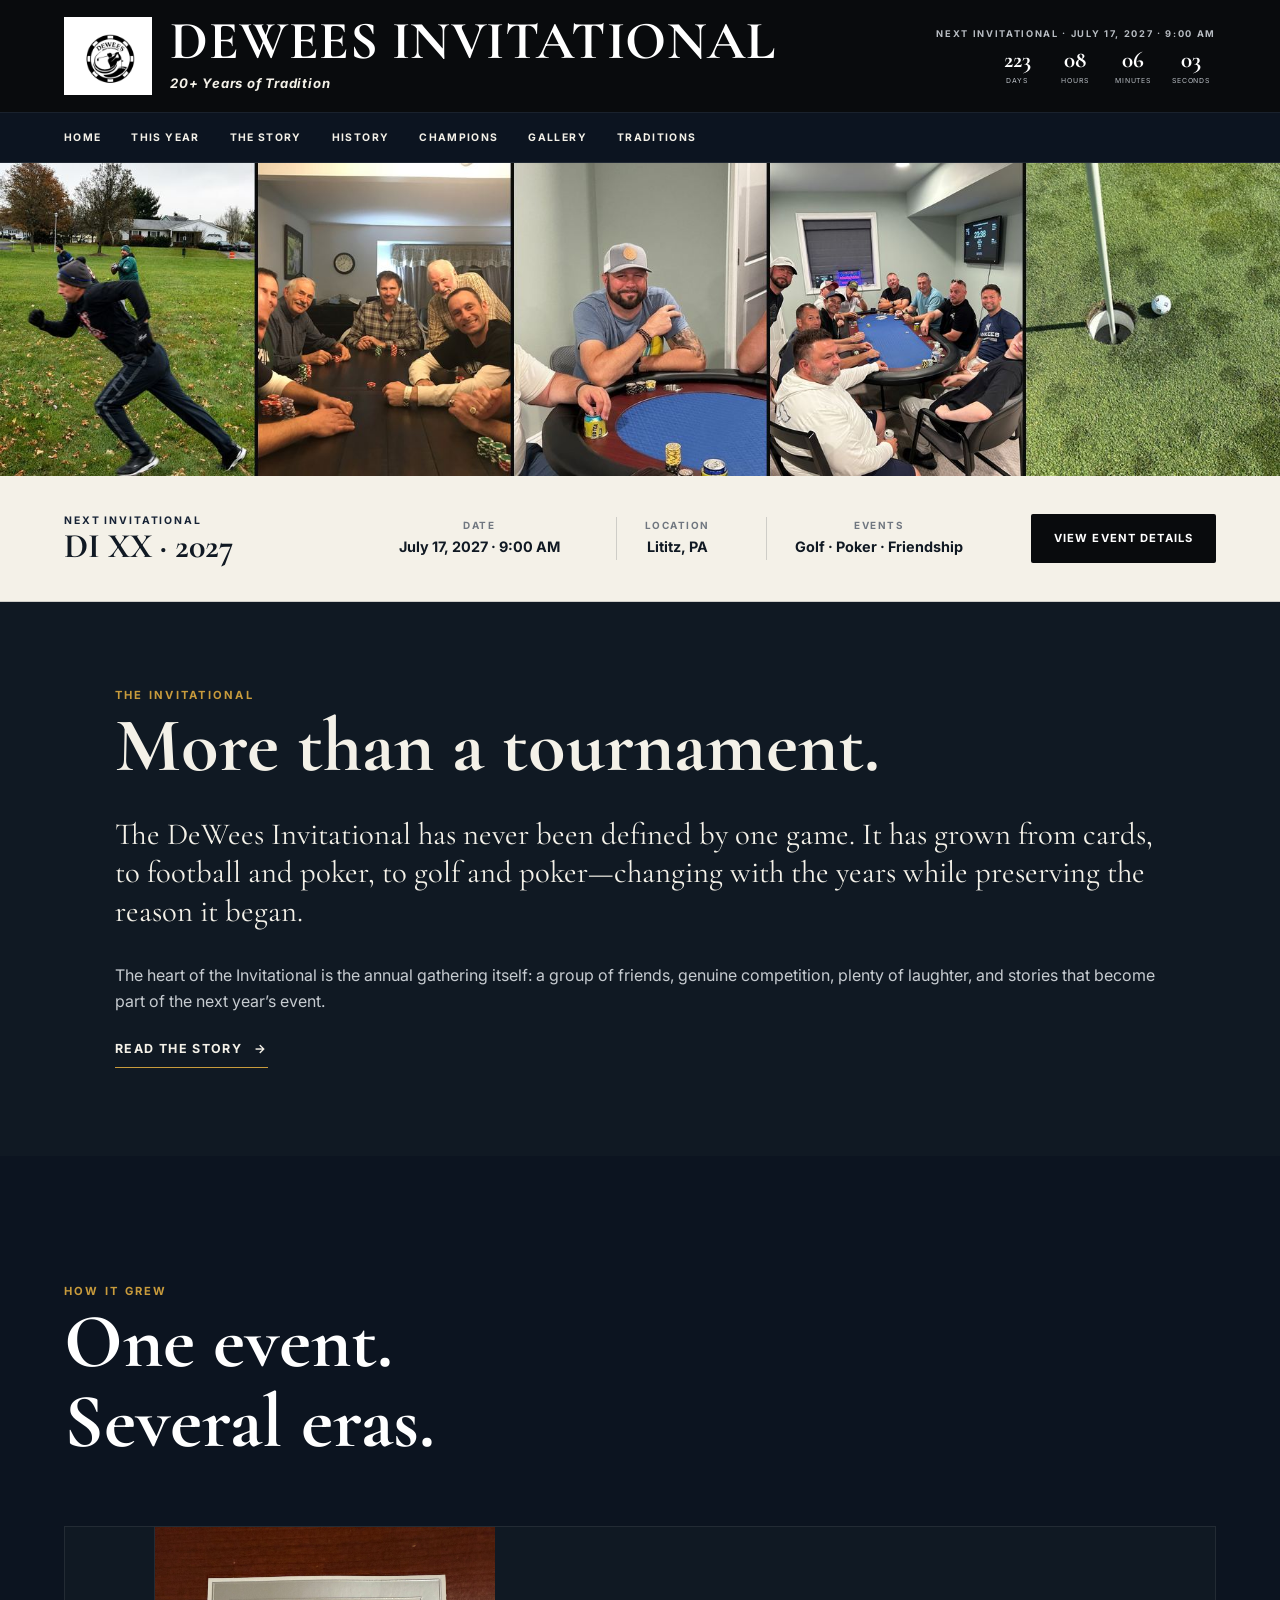
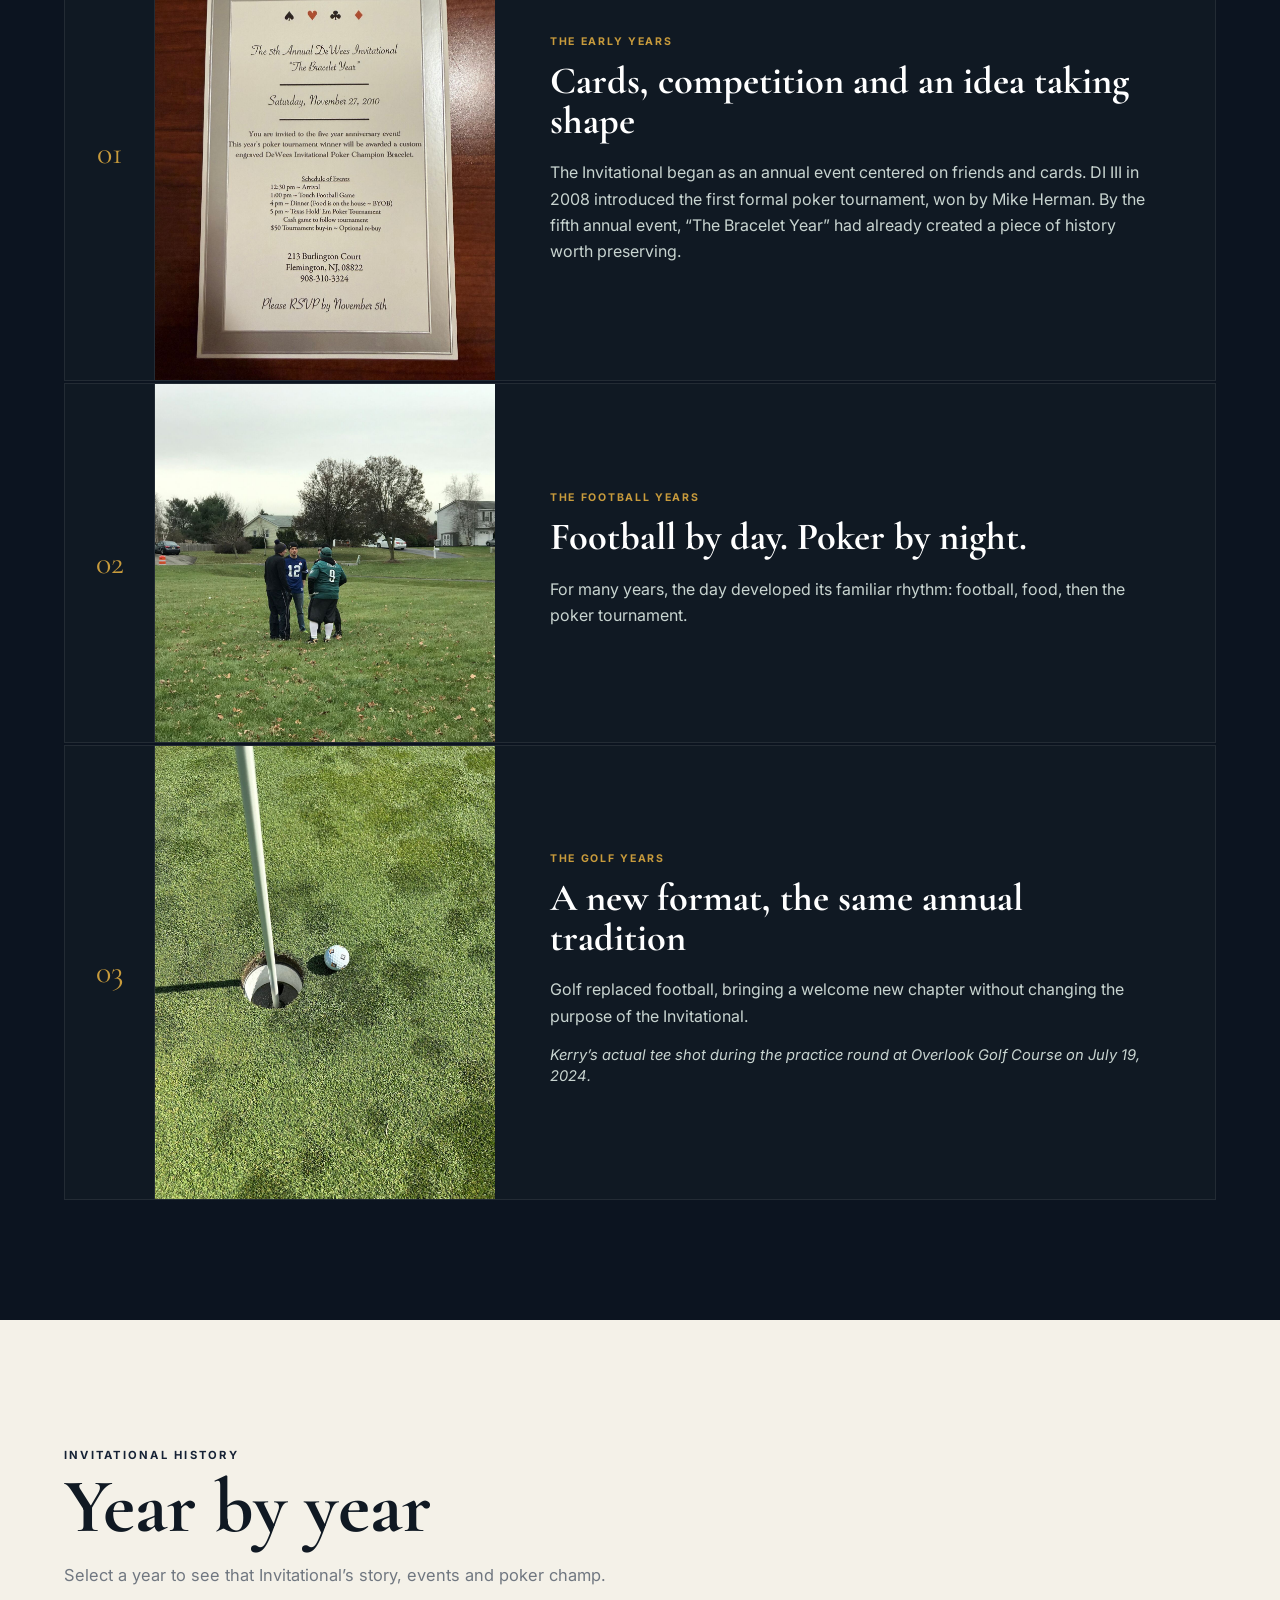
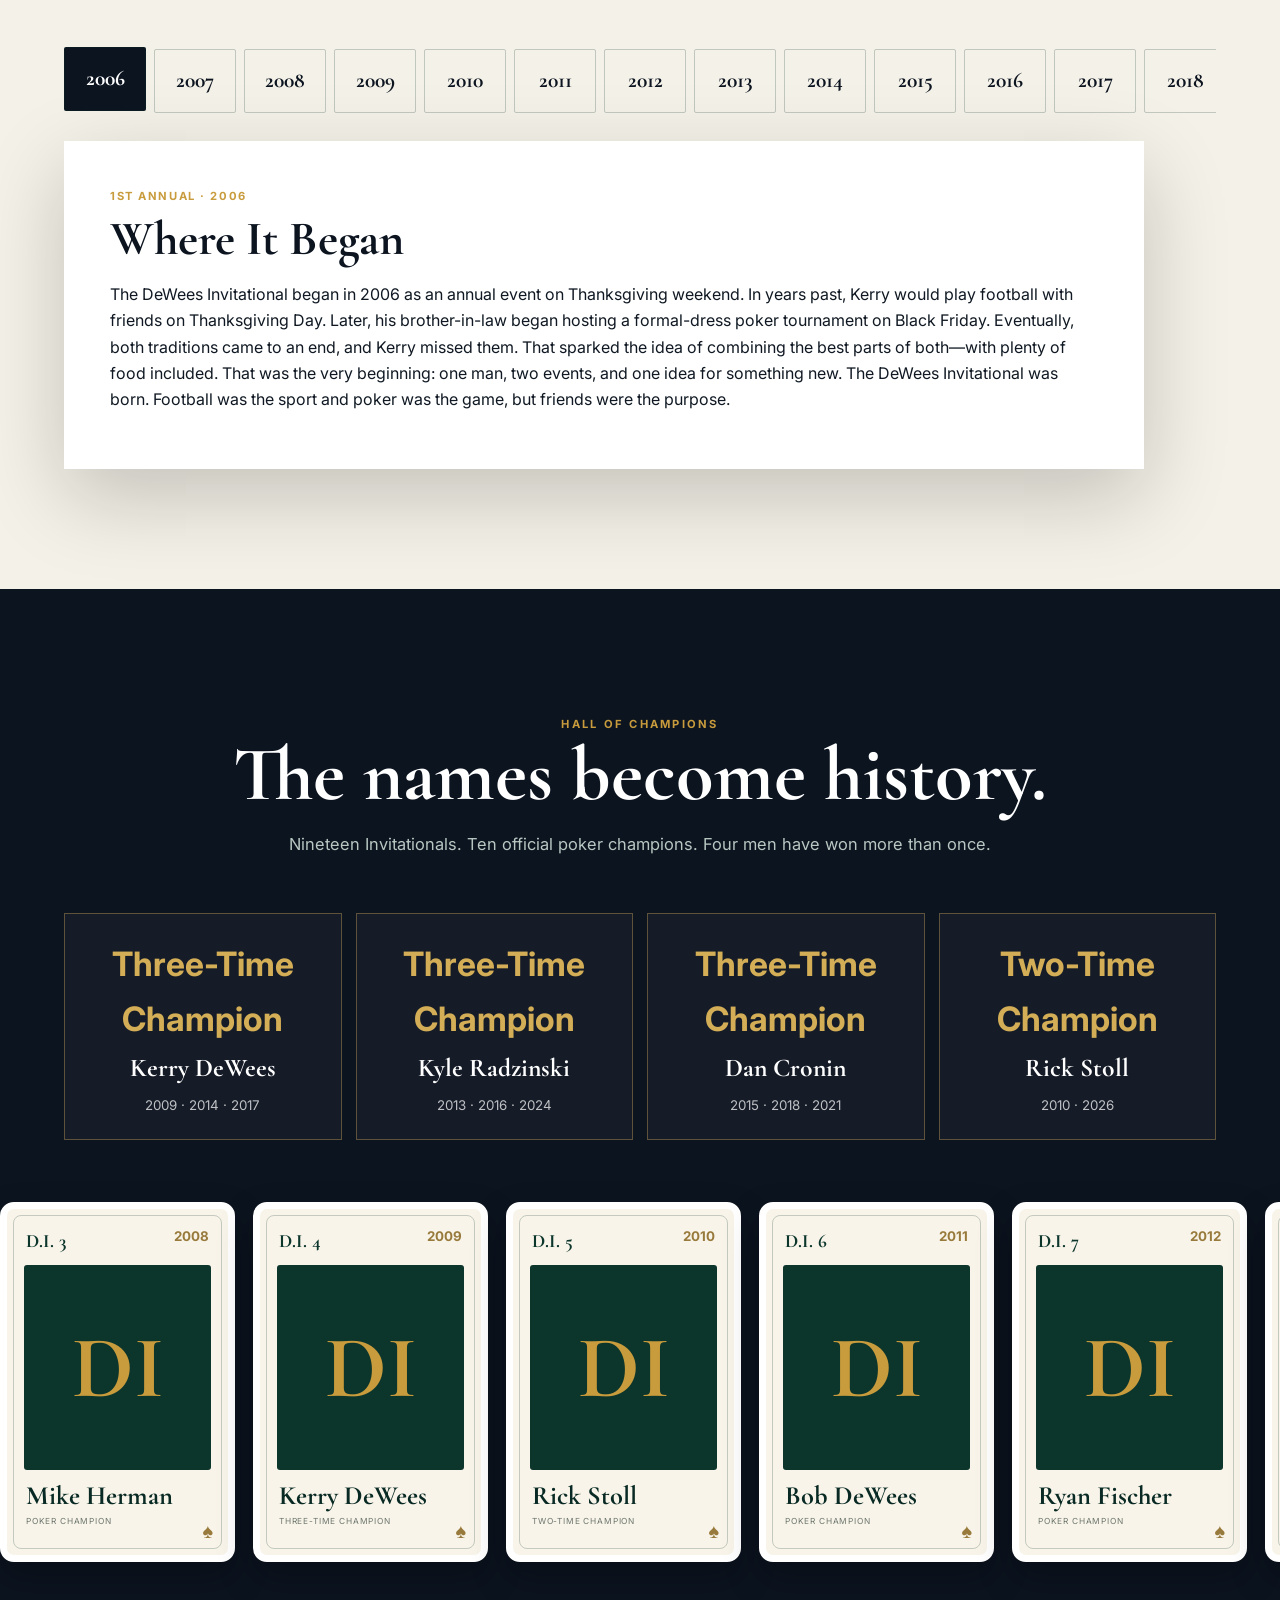
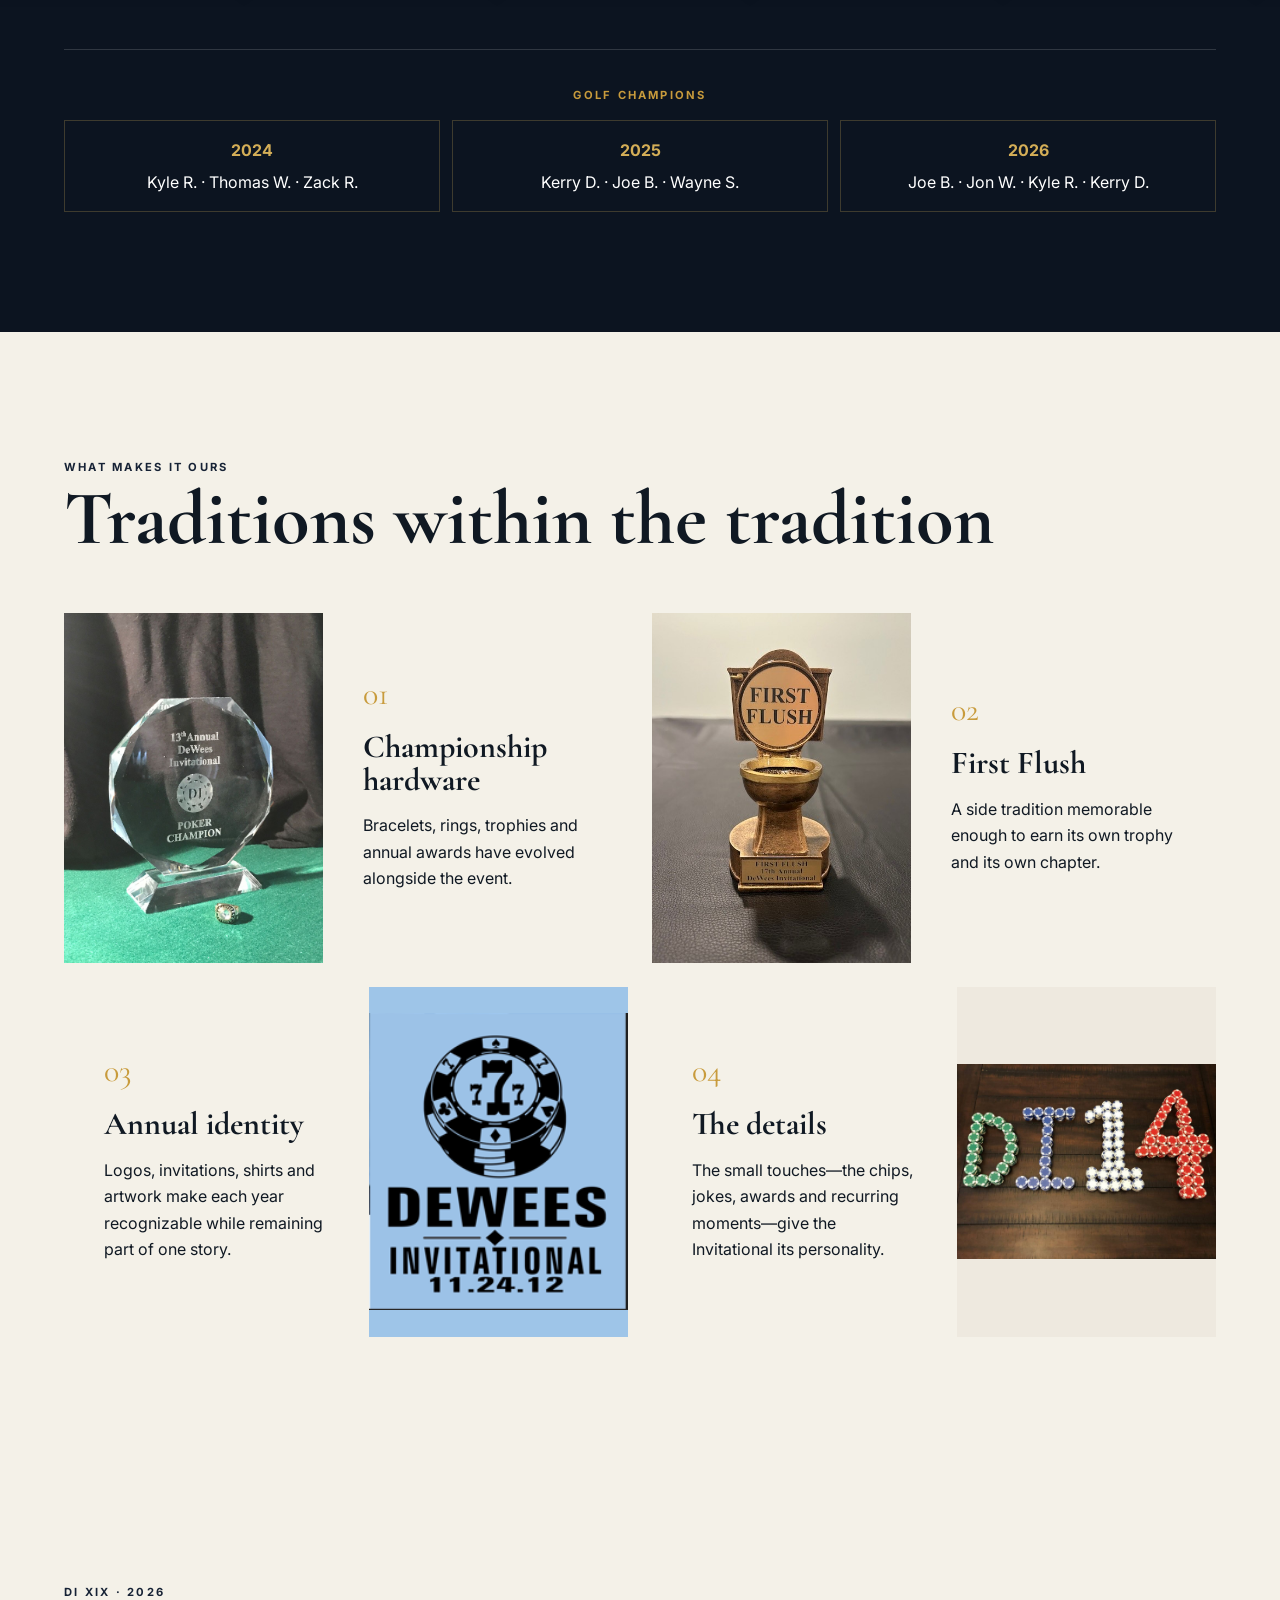
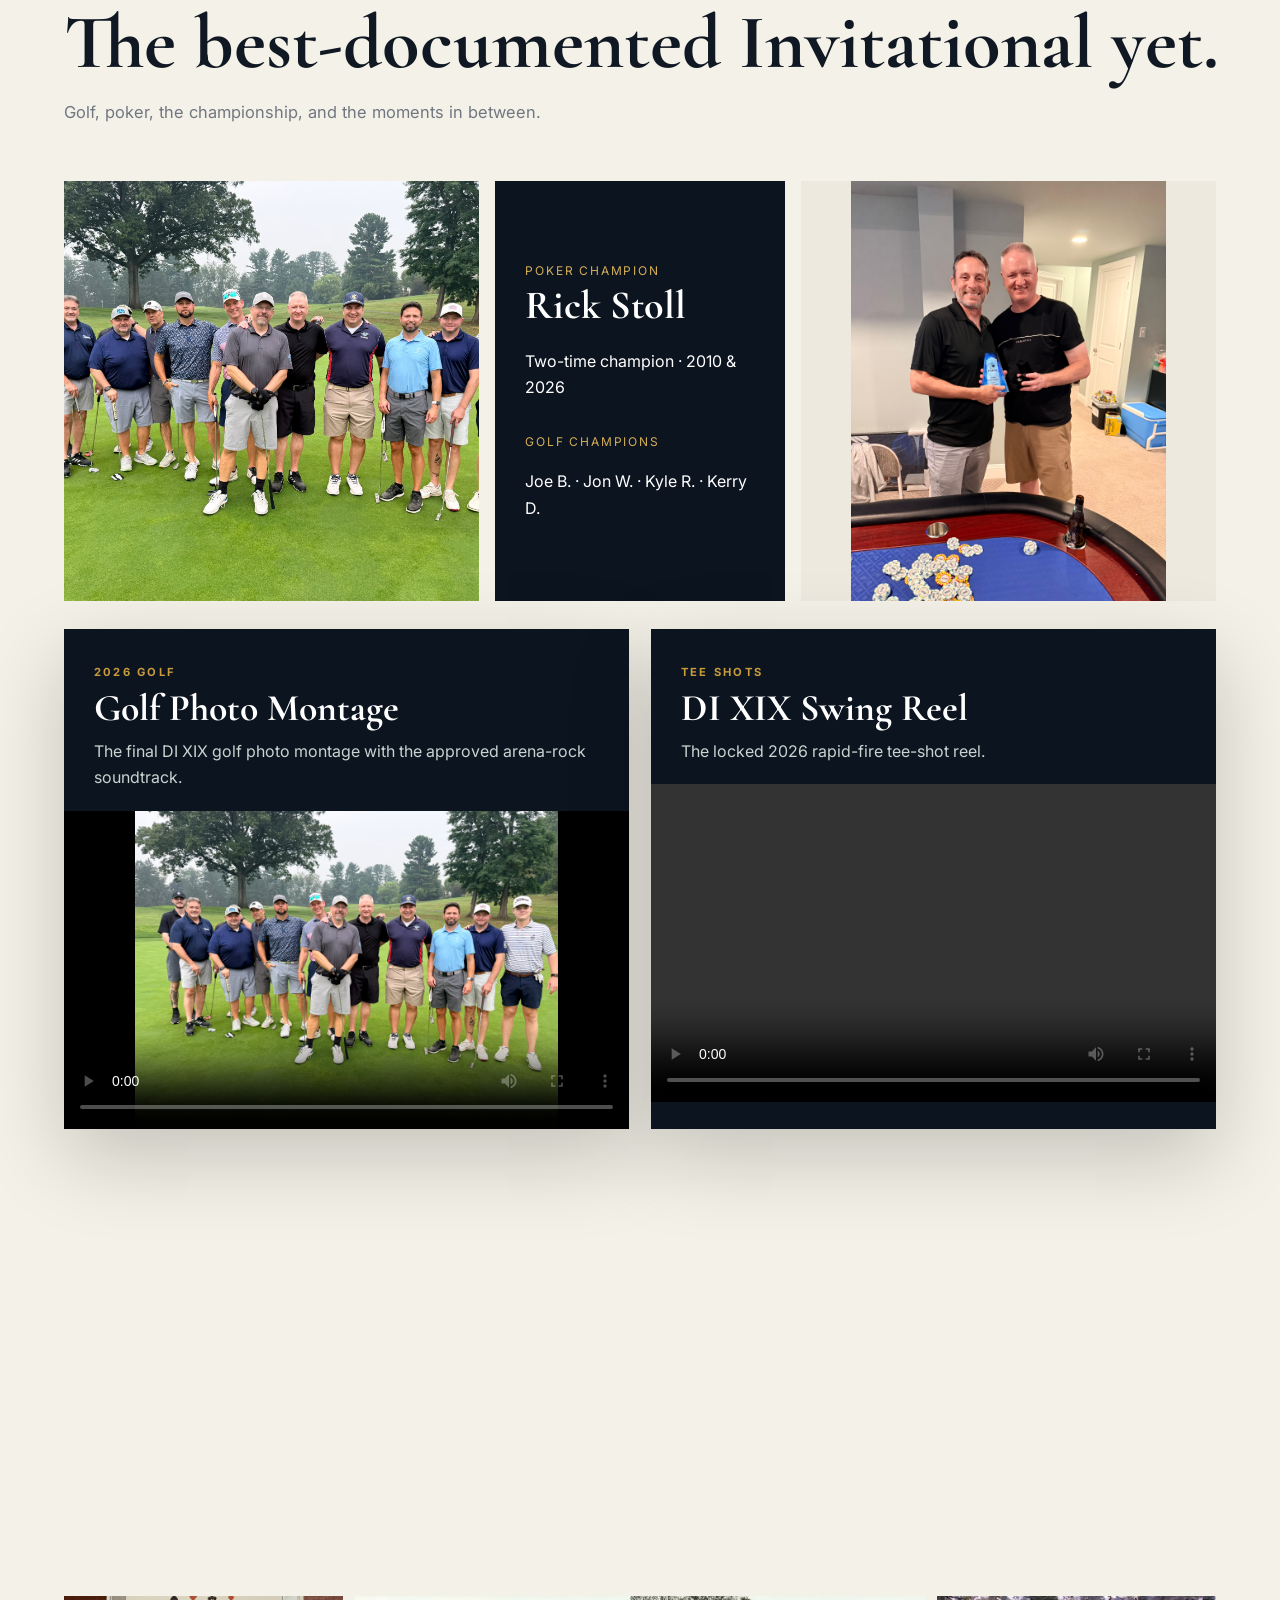
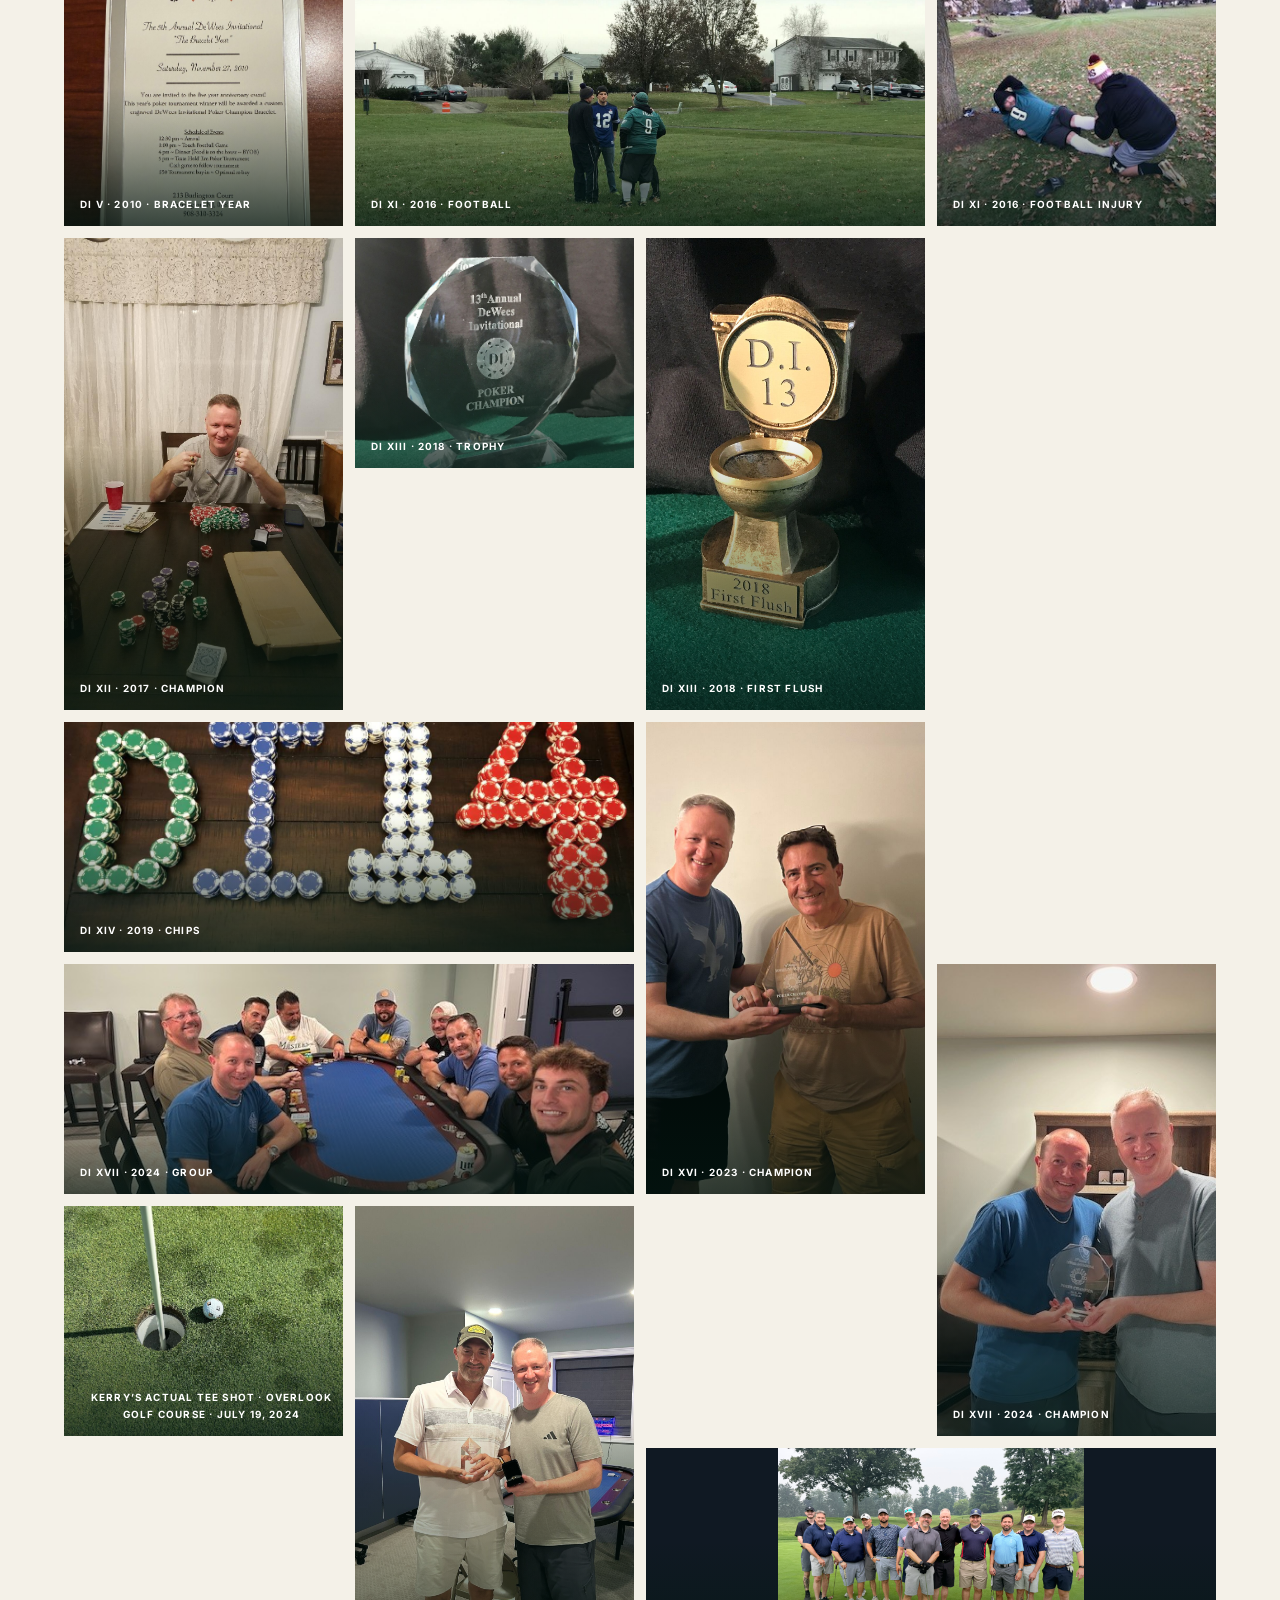
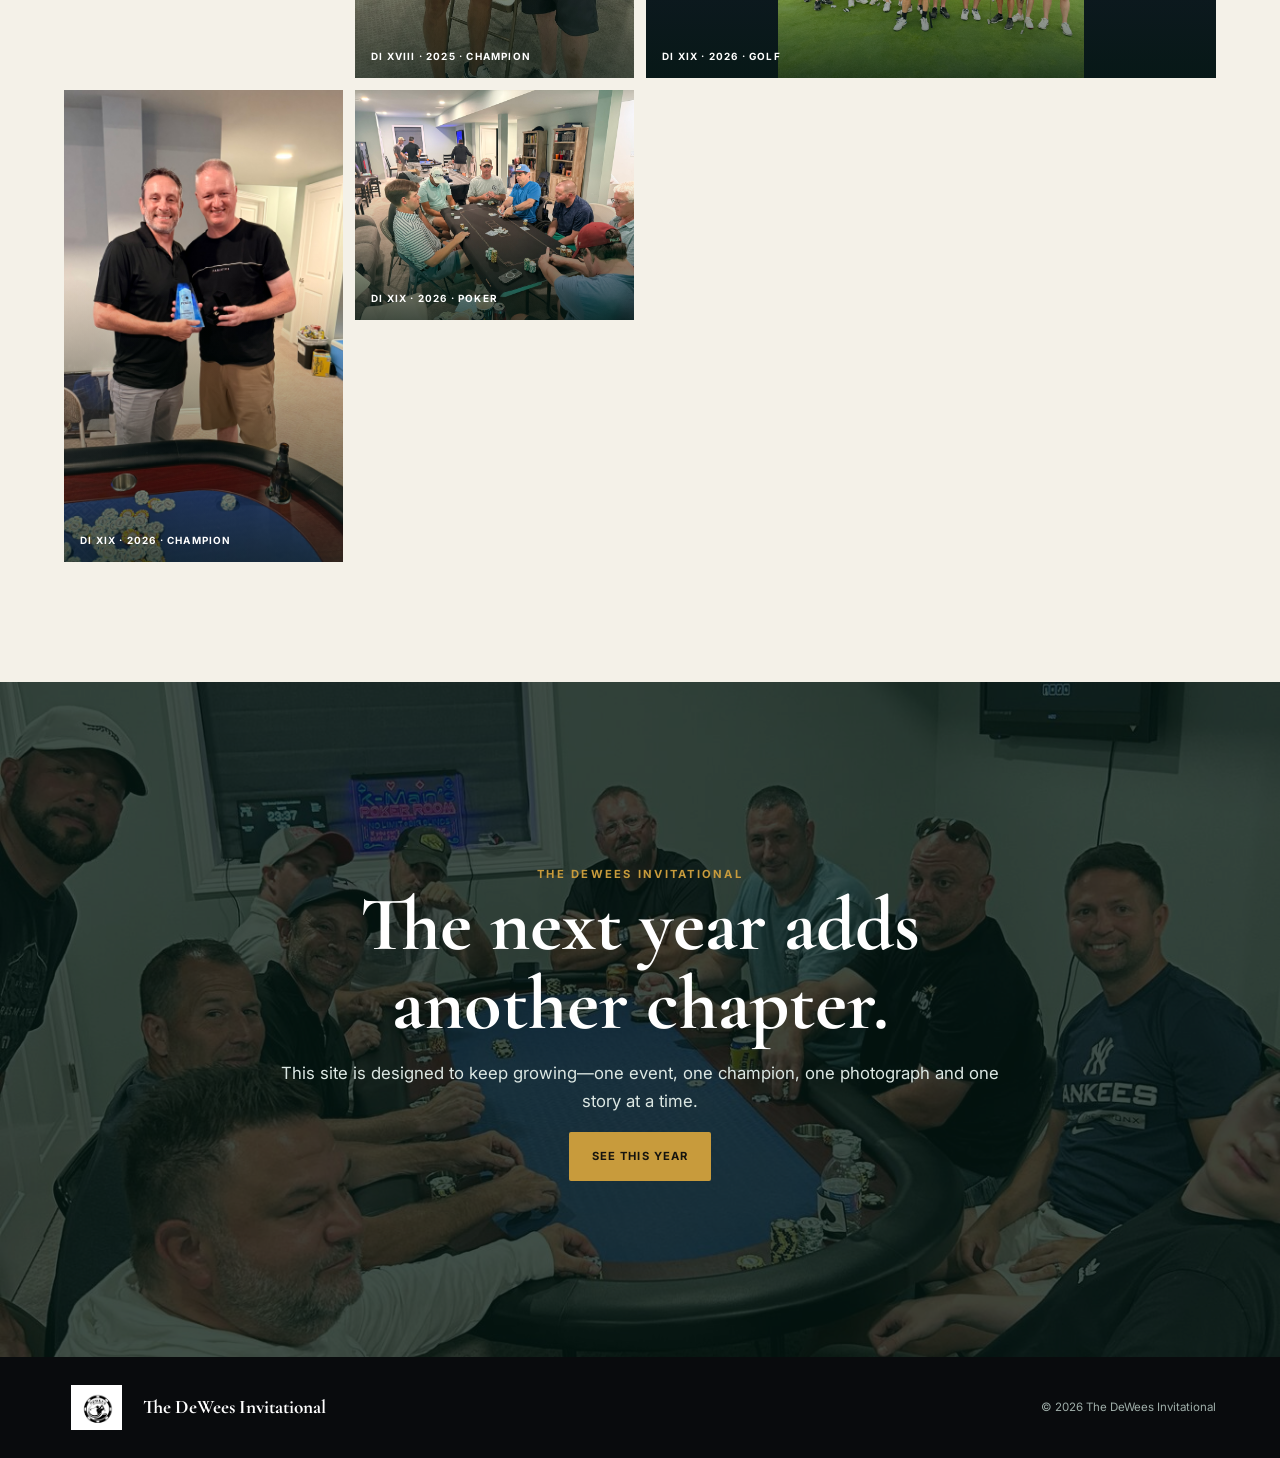
==== index.html @ d926f1a1 "Add files via upload" ====
<!doctype html>
<html lang="en">
<head>
  <meta charset="utf-8">
  <meta name="viewport" content="width=device-width, initial-scale=1">
  <meta name="theme-color" content="#090b0d">
  <meta name="description" content="The official home of The DeWees Invitational—an annual tradition of competition, friendship and unforgettable memories.">
  <meta property="og:title" content="The DeWees Invitational">
  <meta property="og:description" content="Celebrating an annual tradition that has grown and evolved over the years.">
  <meta property="og:image" content="assets/years/2024/dixvii-group-pic.jpg">
  <title>The DeWees Invitational</title>
  <link rel="icon" href="assets/logo.png">
  <link rel="preconnect" href="https://fonts.googleapis.com">
  <link rel="preconnect" href="https://fonts.gstatic.com" crossorigin>
  <link href="https://fonts.googleapis.com/css2?family=Cormorant+Garamond:wght@600;700&family=Inter:wght@400;500;600;700&display=swap" rel="stylesheet">
  <link rel="stylesheet" href="styles.css">
</head>
<body>
  <div class="page-loader" aria-hidden="true">
    <img src="assets/logo.png" alt="">
    <span></span>
  </div>

  <header class="topbar">
    <div class="masthead">
      <a class="site-brand" href="#home">
        <img src="assets/logo.png" alt="DeWees Invitational logo">
        <span class="brand-copy">
          <strong>DEWEES INVITATIONAL</strong>
          <small>20+ Years of Tradition</small>
        </span>
      </a>
      <div class="header-event" aria-label="Countdown to the next DeWees Invitational">
        <small>Next Invitational · July 17, 2027 · 9:00 AM</small>
        <div class="countdown header-countdown" id="header-countdown" aria-live="polite"></div>
      </div>
    </div>
    <div class="nav-row">
      <button class="nav-toggle" aria-expanded="false" aria-controls="site-nav"><span></span><span></span></button>
      <nav id="site-nav">
        <a href="#home">Home</a>
        <a href="#event">This Year</a>
        <a href="#story">The Story</a>
        <a href="#timeline">History</a>
        <a href="#champions">Champions</a>
        <a href="#gallery">Gallery</a>
        <a href="#traditions">Traditions</a>
      </nav>
    </div>
  </header>

  <main>
    <section class="hero home-collage" id="home">
      <img class="homepage-banner" src="assets/homepage-five-photo-banner.jpg" alt="DeWees Invitational memories from football, poker and golf">
    </section>

    <section class="event-strip reveal" id="event">
      <div class="event-strip-title">
        <span>Next Invitational</span>
        <h2>DI XX · 2027</h2>
      </div>
      <div class="event-facts">
        <div><small>Date</small><strong data-field="eventDate">To be announced</strong></div>
        <div><small>Location</small><strong data-field="eventLocation">To be announced</strong></div>
        <div><small>Events</small><strong>Golf · Poker · Friendship</strong></div>
      </div>
      <button class="button dark" data-open="event-modal">View Event Details</button>
    </section>

    <section class="homepage-welcome section">
      <div class="intro-copy reveal">
        <span class="eyebrow gold-text">The Invitational</span>
        <h2>More than a tournament.</h2>
        <p class="large-copy">The DeWees Invitational has never been defined by one game. It has grown from cards, to football and poker, to golf and poker—changing with the years while preserving the reason it began.</p>
        <p>The heart of the Invitational is the annual gathering itself: a group of friends, genuine competition, plenty of laughter, and stories that become part of the next year’s event.</p>
        <a class="text-link" href="#story">Read the story <span>→</span></a>
      </div>
    </section>

    <section class="story section dark-section" id="story">
      <div class="story-heading reveal">
        <span class="eyebrow gold-text">How it grew</span>
        <h2>One event.<br>Several eras.</h2>
      </div>
      <div class="era-track">
        <article class="era-card reveal">
          <div class="era-number">01</div>
          <img class="upright-photo" src="assets/years/2010/bracelet-year-invite-copy-copy-copy.jpg" alt="The Bracelet Year invitation">
          <div class="era-content">
            <span>The Early Years</span>
            <h3>Cards, competition and an idea taking shape</h3>
            <p>The Invitational began as an annual event centered on friends and cards. DI III in 2008 introduced the first formal poker tournament, won by Mike Herman. By the fifth annual event, “The Bracelet Year” had already created a piece of history worth preserving.</p>
          </div>
        </article>
        <article class="era-card reveal">
          <div class="era-number">02</div>
          <img src="assets/years/2016/11th-di-football-pic-1-copy-copy-copy.jpg" alt="Football during the DeWees Invitational">
          <div class="era-content">
            <span>The Football Years</span>
            <h3>Football by day. Poker by night.</h3>
            <p>For many years, the day developed its familiar rhythm: football, food, then the poker tournament.</p>
          </div>
        </article>
        <article class="era-card reveal">
          <div class="era-number">03</div>
          <img src="assets/years/2025/di-18-practice-rd-kerry-tee-shot.jpg" alt="Kerry's actual tee shot during the practice round at Overlook Golf Course on July 19, 2024">
          <div class="era-content">
            <span>The Golf Years</span>
            <h3>A new format, the same annual tradition</h3>
            <p>Golf replaced football, bringing a welcome new chapter without changing the purpose of the Invitational.</p>
            <p class="photo-note">Kerry’s actual tee shot during the practice round at Overlook Golf Course on July 19, 2024.</p>
          </div>
        </article>
      </div>
    </section>

    <section class="timeline-section section" id="timeline">
      <div class="section-title reveal">
        <span class="eyebrow">Invitational History</span>
        <h2>Year by year</h2>
        <p>Select a year to see that Invitational’s story, events and poker champ.</p>
      </div>
      <div class="year-rail" id="year-rail" aria-label="Invitational years"></div>
      <article class="year-stage reveal" id="year-stage">
        <div class="year-stage-media compact" id="stage-media-wrap" hidden>
          <img id="stage-image" src="" alt="" hidden>
          <span id="stage-tag">Founding Year</span>
          <button class="fun-fact-btn" id="fun-fact-btn" type="button" aria-label="Achilles injury information" title="Achilles injury information" hidden><span class="medical-cross" aria-hidden="true"></span></button>
        </div>
        <div class="year-stage-copy">
          <span id="stage-year">1st Annual · 2006</span>
          <h3 id="stage-title">Where It Began</h3>
          <p id="stage-description">The DeWees Invitational began in 2006 as an annual event built around friends and cards. It was always a DeWees Invitational event, but there was not yet a formal poker tournament.</p>
          <dl>
            <div><dt>Events</dt><dd id="stage-format">Cards + Gathering</dd></div>
            <div><dt>Champ</dt><dd id="stage-champion">No formal poker champion</dd></div>
          </dl>
        </div>
      </article>
    </section>

    <section class="champions section dark-section" id="champions">
      <div class="section-title reveal">
        <span class="eyebrow gold-text">Hall of Champions</span>
        <h2>The names become history.</h2>
        <p>Nineteen Invitationals. Ten official poker champions. Four men have won more than once.</p>
      </div>
      <div class="repeat-champions reveal" id="repeat-champions"></div>
      <div class="champion-scroll reveal" id="champion-scroll" aria-label="Poker champions"></div>
      <div class="golf-champions reveal">
        <span class="eyebrow gold-text">Golf Champions</span>
        <div id="golf-champions"></div>
      </div>
    </section>

    <section class="traditions section" id="traditions">
      <div class="section-title reveal">
        <span class="eyebrow">What makes it ours</span>
        <h2>Traditions within the tradition</h2>
      </div>
      <div class="tradition-grid">
        <article class="tradition-card reveal">
          <img src="assets/years/2018/13th-trophy.jpg" alt="DeWees Invitational trophy">
          <div><span>01</span><h3>Championship hardware</h3><p>Bracelets, rings, trophies and annual awards have evolved alongside the event.</p></div>
        </article>
        <article class="tradition-card reveal">
          <img src="assets/years/2024/dixvii-first-flush.jpg" alt="First Flush trophy">
          <div><span>02</span><h3>First Flush</h3><p>A side tradition memorable enough to earn its own trophy and its own chapter.</p></div>
        </article>
        <article class="tradition-card reveal">
          <img src="assets/years/2012/2012-logo-crop.png" alt="DeWees Invitational 11.24.12 logo">
          <div><span>03</span><h3>Annual identity</h3><p>Logos, invitations, shirts and artwork make each year recognizable while remaining part of one story.</p></div>
        </article>
        <article class="tradition-card reveal">
          <img src="assets/years/2019/di-14-chips-rotated-left.jpg" alt="Poker chips arranged in a design">
          <div><span>04</span><h3>The details</h3><p>The small touches—the chips, jokes, awards and recurring moments—give the Invitational its personality.</p></div>
        </article>
      </div>
    </section>

    <section class="current-year section" id="di19">
      <div class="section-title reveal">
        <span class="eyebrow">DI XIX · 2026</span>
        <h2>The best-documented Invitational yet.</h2>
        <p>Golf, poker, the championship, and the moments in between.</p>
      </div>
      <div class="di19-grid reveal">
        <img src="assets/years/2026/img-1430.jpeg" alt="2026 DeWees Invitational golf group">
        <div class="di19-copy"><span>POKER CHAMPION</span><h3>Rick Stoll</h3><p>Two-time champion · 2010 & 2026</p><span>GOLF CHAMPIONS</span><p>Joe B. · Jon W. · Kyle R. · Kerry D.</p></div>
        <img class="show-whole-photo" src="assets/years/2026/img-1485-full.jpeg" alt="Rick Stoll with the 2026 championship trophy">
      </div>
      <div class="video-features reveal">
        <article class="video-feature">
          <div class="video-copy"><span class="eyebrow gold-text">2026 Golf</span><h3>Golf Photo Montage</h3><p>The final DI XIX golf photo montage with the approved arena-rock soundtrack.</p></div>
          <video controls playsinline loop preload="metadata" poster="assets/years/2026/img-1430.jpeg">
            <source src="assets/videos/di-2026-golf-montage.mp4" type="video/mp4">
          </video>
        </article>
        <article class="video-feature">
          <div class="video-copy"><span class="eyebrow gold-text">Tee Shots</span><h3>DI XIX Swing Reel</h3><p>The locked 2026 rapid-fire tee-shot reel.</p></div>
          <video class="swing-reel-video" controls playsinline preload="metadata">
            <source src="assets/videos/di-2026-swing-reel.mp4" type="video/mp4">
          </video>
        </article>
      </div>
    </section>

    <section class="gallery-section section" id="gallery">
      <div class="section-title reveal">
        <span class="eyebrow">Photo archive</span>
        <h2>Every era has a look.</h2>
      </div>
      <div class="gallery-filters reveal" role="group" aria-label="Gallery filters">
        <button class="active" data-filter="all">All</button>
        <button data-filter="golf">Golf</button>
        <button data-filter="poker">Poker</button>
        <button data-filter="football">Football</button>
        <button data-filter="traditions">Traditions</button>
      </div>
      <div class="masonry" id="masonry">
        <button class="gallery-item" data-cat="traditions" data-src="assets/years/2010/bracelet-year-invite-copy-copy-copy.jpg"><img src="assets/years/2010/bracelet-year-invite-copy-copy-copy.jpg" alt="2010 Bracelet Year invitation" loading="lazy"><span>DI V · 2010 · Bracelet Year</span></button>
        <button class="gallery-item wide" data-cat="football" data-src="assets/years/2016/11th-di-football-pic-1-copy-copy-copy.jpg"><img src="assets/years/2016/11th-di-football-pic-1-copy-copy-copy.jpg" alt="2016 DeWees Invitational football" loading="lazy"><span>DI XI · 2016 · Football</span></button>
        <button class="gallery-item" data-cat="traditions" data-src="assets/years/2016/football-injury.jpg"><img src="assets/years/2016/football-injury.jpg" alt="2016 football injury" loading="lazy"><span>DI XI · 2016 · Football Injury</span></button>
        <button class="gallery-item tall" data-cat="poker" data-src="assets/years/2017/12th-winner-pic.jpg"><img src="assets/years/2017/12th-winner-pic.jpg" alt="2017 champion presentation" loading="lazy"><span>DI XII · 2017 · Champion</span></button>
        <button class="gallery-item" data-cat="traditions" data-src="assets/years/2018/13th-trophy.jpg"><img src="assets/years/2018/13th-trophy.jpg" alt="2018 trophy" loading="lazy"><span>DI XIII · 2018 · Trophy</span></button>
        <button class="gallery-item tall" data-cat="traditions" data-src="assets/years/2018/di-13-ff-copy-copy-copy.jpg"><img src="assets/years/2018/di-13-ff-copy-copy-copy.jpg" alt="2018 First Flush" loading="lazy"><span>DI XIII · 2018 · First Flush</span></button>
        <button class="gallery-item wide" data-cat="traditions" data-src="assets/years/2019/di-14-chips-rotated-left.jpg"><img src="assets/years/2019/di-14-chips-rotated-left.jpg" alt="2019 DI XIV chips" loading="lazy"><span>DI XIV · 2019 · Chips</span></button>
        <button class="gallery-item tall" data-cat="poker" data-src="assets/years/2023/di-16th-winner-lee-d-copy-2.jpg"><img src="assets/years/2023/di-16th-winner-lee-d-copy-2.jpg" alt="2023 Lee D. champion presentation" loading="lazy"><span>DI XVI · 2023 · Champion</span></button>
        <button class="gallery-item wide" data-cat="poker" data-src="assets/years/2024/dixvii-group-pic.jpg"><img src="assets/years/2024/dixvii-group-pic.jpg" alt="2024 DI XVII group" loading="lazy"><span>DI XVII · 2024 · Group</span></button>
        <button class="gallery-item tall" data-cat="poker" data-src="assets/years/2024/dixviikyle-trophy.jpg"><img src="assets/years/2024/dixviikyle-trophy.jpg" alt="2024 Kyle Radzinski champion" loading="lazy"><span>DI XVII · 2024 · Champion</span></button>
        <button class="gallery-item" data-cat="golf" data-src="assets/years/2025/di-18-practice-rd-kerry-tee-shot.jpg"><img src="assets/years/2025/di-18-practice-rd-kerry-tee-shot.jpg" alt="Kerry's actual tee shot during the practice round at Overlook Golf Course on July 19, 2024" loading="lazy"><span>Kerry’s actual tee shot · Overlook Golf Course · July 19, 2024</span></button>
        <button class="gallery-item tall" data-cat="poker" data-src="assets/years/2025/di-18-winner-rob-knarr.jpg"><img src="assets/years/2025/di-18-winner-rob-knarr.jpg" alt="2025 Rob Knarr champion" loading="lazy"><span>DI XVIII · 2025 · Champion</span></button>
        <button class="gallery-item wide show-full-group" data-cat="golf" data-src="assets/years/2026/img-1430.jpeg"><img src="assets/years/2026/img-1430.jpeg" alt="2026 golf group" loading="lazy"><span>DI XIX · 2026 · Golf</span></button>
        <button class="gallery-item tall" data-cat="poker" data-src="assets/years/2026/img-1485-full.jpeg"><img src="assets/years/2026/img-1485-full.jpeg" alt="2026 Rick Stoll champion" loading="lazy"><span>DI XIX · 2026 · Champion</span></button>
        <button class="gallery-item" data-cat="poker" data-src="assets/years/2026/img-1487.jpeg"><img src="assets/years/2026/img-1487.jpeg" alt="2026 poker" loading="lazy"><span>DI XIX · 2026 · Poker</span></button>
      </div>
    </section>

    <section class="closing">
      <img src="assets/years/2025/di-18-group-shot-copy-copy.jpg" alt="">
      <div class="closing-shade"></div>
      <div class="closing-copy reveal">
        <span class="eyebrow gold-text">The DeWees Invitational</span>
        <h2>The next year adds another chapter.</h2>
        <p>This site is designed to keep growing—one event, one champion, one photograph and one story at a time.</p>
        <a class="button gold" href="#event">See This Year</a>
      </div>
    </section>
  </main>

  <footer>
    <div>
      <img src="assets/logo.png" alt="">
      <strong>The DeWees Invitational</strong>
    </div>
    <p>© <span id="copyright-year"></span> The DeWees Invitational</p>
  </footer>

  <dialog id="event-modal" class="site-modal">
    <button class="modal-close" aria-label="Close">×</button>
    <span class="eyebrow">DI XX · 2027</span>
    <h2>The next Invitational</h2>
    <div class="modal-grid">
      <div><small>Date</small><strong>July 17, 2027 · 9:00 AM</strong></div>
      <div><small>Location</small><strong data-field="eventLocation">Pennsylvania</strong></div>
      <div><small>Golf</small><strong>Details to be added</strong></div>
      <div><small>Poker</small><strong>Details to be added</strong></div>
    </div>
    <p>The complete schedule, attendees, golf format, poker structure, directions and announcements will live here once confirmed.</p>
  </dialog>

  <dialog id="lightbox" class="lightbox">
    <button class="modal-close" aria-label="Close">×</button>
    <img src="" alt="">
  </dialog>

  <dialog class="fun-fact-dialog" id="achilles-fun-fact">
    <button class="fun-fact-close" type="button" aria-label="Close">×</button>
    <div class="ambulance-cartoon" aria-hidden="true">🚑</div>
    <h3>Kerry won the poker tournament this year — plus did something else.</h3>
    <p class="fun-question">Do you know what?</p>
    <button class="achilles-answer" type="button">CLICK TO FIND OUT</button>
    <div class="achilles-reveal" hidden>
      <p class="snap-line">HE SNAPPED HIS ACHILLES!</p>
      <p class="graphic-warning">⚠ CAUTION! GRAPHIC IMAGE! ⚠</p>
      <button class="postop-button" type="button">CLICK FOR POST-OP PICTURE</button>
      <img class="postop-photo" src="assets/years/2017/kerry-achilles-post-op.jpg" alt="Kerry's post-operative Achilles photo" hidden>
    </div>
  </dialog>

  <script src="data.js"></script>
  <script src="app.js"></script>
</body>
</html>
---- styles.css ----
:root{
  --green:#0c1420; --green2:#162235; --deep:#090b0d; --gold:#c89b3c;
  --cream:#f4f1e8; --paper:#f4f1e8; --ink:#101923; --muted:#707780; --white:#fff;
  --line:rgba(12,20,32,.16); --shadow:0 28px 80px rgba(0,0,0,.20);
}
*{box-sizing:border-box}
html{scroll-behavior:smooth}
body{margin:0;background:var(--paper);color:var(--ink);font-family:Inter,Arial,sans-serif;line-height:1.65;overflow-x:hidden}
body.modal-open{overflow:hidden}
img{display:block;max-width:100%}
button,a{font:inherit}
.page-loader{position:fixed;inset:0;z-index:999;background:var(--deep);display:grid;place-items:center;transition:opacity .7s,visibility .7s}
.page-loader.hidden{opacity:0;visibility:hidden}
.page-loader img{width:150px;max-height:130px;object-fit:contain;filter:drop-shadow(0 12px 40px rgba(255,255,255,.15));animation:loaderLogo 1.3s ease both}
.page-loader span{position:absolute;bottom:18%;width:150px;height:2px;background:rgba(255,255,255,.18);overflow:hidden}
.page-loader span:after{content:"";display:block;width:50%;height:100%;background:var(--gold);animation:load 1.4s ease-in-out infinite}
@keyframes load{from{transform:translateX(-100%)}to{transform:translateX(220%)}}
@keyframes loaderLogo{from{opacity:0;transform:translateY(15px)}to{opacity:1;transform:none}}
.topbar{height:86px;position:fixed;z-index:100;left:0;right:0;top:0;display:flex;align-items:center;justify-content:space-between;padding:0 5vw;color:white;transition:.35s}
.topbar.scrolled{background:rgba(6,30,25,.95);backdrop-filter:blur(14px);box-shadow:0 1px 0 rgba(255,255,255,.12)}
.site-brand{display:flex;align-items:center;gap:14px;color:white;text-decoration:none;font-family:"Cormorant Garamond",Georgia,serif;font-size:1.22rem;font-weight:700}
.site-brand img{width:74px;height:60px;object-fit:contain}
.topbar nav{display:flex;gap:26px}
.topbar nav a{color:white;text-decoration:none;text-transform:uppercase;letter-spacing:.12em;font-size:.68rem;font-weight:700;position:relative}
.topbar nav a:after{content:"";position:absolute;left:0;right:100%;bottom:-7px;height:1px;background:var(--gold);transition:.25s}
.topbar nav a:hover:after{right:0}
.nav-toggle{display:none}
.hero{height:100svh;min-height:720px;position:relative;color:white;display:flex;align-items:center;overflow:hidden}
.hero-slides,.hero-slides img,.hero-vignette{position:absolute;inset:0;width:100%;height:100%}
.hero-slides img{object-fit:cover;opacity:0;transform:scale(1.08);transition:opacity 1.5s ease,transform 8s linear}
.hero-slides img.active{opacity:1;transform:scale(1)}
.hero-vignette{background:linear-gradient(90deg,rgba(4,24,19,.92),rgba(4,24,19,.62) 48%,rgba(4,24,19,.15)),linear-gradient(0deg,rgba(4,24,19,.52),transparent 55%)}
.hero-inner{position:relative;z-index:2;width:min(1180px,90vw);margin:auto;padding-top:70px}
.hero-logo{width:150px;height:105px;object-fit:contain;margin-bottom:28px}
.overline,.eyebrow{text-transform:uppercase;letter-spacing:.2em;font-size:.7rem;font-weight:700;color:var(--green2)}
.hero .overline{color:var(--gold)}
h1,h2,h3{font-family:"Cormorant Garamond",Georgia,serif;line-height:1.03;margin:0}
h1{font-size:clamp(4.2rem,8vw,8.5rem);max-width:1050px}
h1 em{font-weight:600;color:#ead9aa}
.hero-copy{font-size:clamp(1rem,1.7vw,1.35rem);max-width:700px;color:#e7eeeb;margin:28px 0 34px}
.hero-actions{display:flex;gap:14px;flex-wrap:wrap}
.button{display:inline-flex;align-items:center;justify-content:center;padding:14px 22px;border-radius:2px;border:1px solid transparent;text-decoration:none;text-transform:uppercase;letter-spacing:.1em;font-size:.7rem;font-weight:700;cursor:pointer;transition:.25s}
.button.gold{background:var(--gold);color:#15130e}
.button.gold:hover{transform:translateY(-3px);box-shadow:0 12px 32px rgba(197,165,95,.28)}
.button.ghost{color:white;border-color:rgba(255,255,255,.55);background:rgba(255,255,255,.04)}
.button.dark{background:var(--deep);color:white}
.button.outline-light{background:transparent;color:white;border-color:rgba(255,255,255,.45);margin:45px auto 0;display:flex;width:max-content}
.scroll-cue{position:absolute;z-index:3;bottom:32px;right:5vw;color:white;text-decoration:none;text-transform:uppercase;letter-spacing:.18em;font-size:.62rem;display:flex;align-items:center;gap:14px}
.scroll-cue i{height:48px;width:1px;background:rgba(255,255,255,.45);position:relative;overflow:hidden}
.scroll-cue i:after{content:"";position:absolute;top:-40%;left:0;width:100%;height:40%;background:var(--gold);animation:scroll 1.8s ease-in-out infinite}
@keyframes scroll{to{top:110%}}
.event-strip{display:grid;grid-template-columns:1.1fr 2fr auto;gap:40px;align-items:center;background:var(--cream);padding:36px 5vw;border-bottom:1px solid var(--line)}
.event-strip-title span{font-size:.65rem;text-transform:uppercase;letter-spacing:.18em;color:var(--green2);font-weight:700}
.event-strip-title h2{font-size:2.15rem}
.event-facts{display:grid;grid-template-columns:repeat(3,1fr);gap:28px}
.event-facts div{padding-left:24px;border-left:1px solid var(--line)}
.event-facts small,.modal-grid small{display:block;text-transform:uppercase;letter-spacing:.15em;color:var(--muted);font-size:.62rem;font-weight:700}
.event-facts strong{font-size:.9rem}
.section{padding:120px 5vw}
.intro-grid{width:min(1250px,100%);margin:auto;display:grid;grid-template-columns:.9fr 1.1fr;gap:100px;align-items:center}
.intro-copy h2,.section-title h2,.story-heading h2{font-size:clamp(3rem,6vw,6rem)}
.large-copy{font-family:"Cormorant Garamond",Georgia,serif;font-size:clamp(1.55rem,2.4vw,2.3rem);line-height:1.25;color:var(--green)}
.text-link,.text-button{display:inline-flex;gap:12px;align-items:center;background:none;border:0;border-bottom:1px solid var(--gold);padding:8px 0;color:var(--green);text-decoration:none;font-size:.78rem;text-transform:uppercase;letter-spacing:.11em;font-weight:700;cursor:pointer}
.image-stack{position:relative;min-height:640px}
.stack-main{margin:0;position:absolute;right:0;top:0;width:82%;height:560px;overflow:hidden;box-shadow:var(--shadow)}
.stack-main img,.stack-small img{width:100%;height:100%;object-fit:cover}
.stack-small{margin:0;position:absolute;left:0;bottom:0;width:42%;height:280px;border:12px solid var(--paper);overflow:hidden}
.stack-badge{position:absolute;right:4%;bottom:10px;background:var(--gold);width:150px;height:150px;border-radius:50%;display:grid;place-content:center;text-align:center;box-shadow:0 18px 45px rgba(0,0,0,.18)}
.stack-badge strong{font-family:"Cormorant Garamond";font-size:2.9rem;line-height:.8}
.stack-badge span{text-transform:uppercase;letter-spacing:.12em;font-size:.55rem;margin-top:10px}
.dark-section{background:var(--deep);color:white}
.story-heading{width:min(1180px,100%);margin:0 auto 65px}
.gold-text{color:var(--gold)}
.era-track{width:min(1180px,100%);margin:auto;display:grid;gap:2px}
.era-card{display:grid;grid-template-columns:90px 340px 1fr;min-height:360px;background:#0b2d25;border:1px solid rgba(255,255,255,.08)}
.era-number{display:grid;place-items:center;color:var(--gold);font-family:"Cormorant Garamond";font-size:2rem;border-right:1px solid rgba(255,255,255,.08)}
.era-card>img{width:100%;height:100%;object-fit:cover}
.era-content{padding:55px;align-self:center}
.era-content>span{color:var(--gold);text-transform:uppercase;letter-spacing:.16em;font-size:.66rem;font-weight:700}
.era-content h3{font-size:2.4rem;margin:10px 0 18px}
.era-content p{color:#c8d4d0}
.section-title{max-width:860px;margin-bottom:55px}
.section-title p{color:var(--muted);font-size:1.03rem}
.dark-section .section-title p{color:#b8c7c2}
.timeline-section{background:var(--cream)}
.year-rail{display:flex;gap:10px;overflow-x:auto;padding:5px 0 22px;scrollbar-width:thin}
.year-chip{min-width:115px;border:1px solid rgba(12,53,44,.22);background:transparent;padding:15px 17px;text-align:left;cursor:pointer;transition:.25s}
.year-chip strong{display:block;color:var(--green);font-family:"Cormorant Garamond";font-size:1.65rem}
.year-chip small{color:var(--muted)}
.year-chip:hover,.year-chip.active{background:var(--green);transform:translateY(-4px)}
.year-chip:hover strong,.year-chip:hover small,.year-chip.active strong,.year-chip.active small{color:white}
.year-stage{display:grid;grid-template-columns:1.12fr .88fr;background:white;min-height:570px;box-shadow:var(--shadow)}
.year-stage-media{position:relative;overflow:hidden}
.year-stage-media img{width:100%;height:100%;object-fit:cover;transition:.45s}
.year-stage-media span{position:absolute;left:24px;top:24px;background:var(--gold);padding:8px 12px;text-transform:uppercase;letter-spacing:.12em;font-size:.58rem;font-weight:700}
.year-stage-copy{padding:65px;align-self:center}
.year-stage-copy>span{color:var(--gold);text-transform:uppercase;letter-spacing:.14em;font-size:.7rem;font-weight:700}
.year-stage-copy h3{font-size:3.7rem;margin:10px 0 22px;color:var(--green)}
.year-stage-copy dl{margin:30px 0}
.year-stage-copy dl div{display:grid;grid-template-columns:120px 1fr;border-top:1px solid var(--line);padding:13px 0}
.year-stage-copy dt{text-transform:uppercase;letter-spacing:.12em;font-size:.62rem;color:var(--muted);font-weight:700}
.year-stage-copy dd{margin:0;font-weight:600}
.champions{text-align:center}
.champions .section-title{margin-left:auto;margin-right:auto}
.champion-cards{width:min(1150px,100%);margin:auto;display:grid;grid-template-columns:repeat(3,1fr);gap:22px;text-align:left}
.champ-card{position:relative;height:510px;overflow:hidden;background:#0b2d25}
.champ-card.featured{transform:translateY(-24px)}
.champ-card img{width:100%;height:100%;object-fit:cover;transition:.6s}
.champ-card:after{content:"";position:absolute;inset:0;background:linear-gradient(0deg,rgba(4,24,19,.96),transparent 62%)}
.champ-card div{position:absolute;z-index:2;left:28px;right:28px;bottom:28px}
.champ-card span{color:var(--gold);font-size:.65rem;text-transform:uppercase;letter-spacing:.14em}
.champ-card h3{font-size:2.5rem;margin:5px 0}
.champ-card p{margin:0;color:#d3ded9}
.champ-card:hover img{transform:scale(1.06)}
.tradition-grid{display:grid;grid-template-columns:repeat(2,1fr);gap:24px}
.tradition-card{display:grid;grid-template-columns:46% 54%;min-height:350px;background:var(--cream);overflow:hidden}
.tradition-card:nth-child(3),.tradition-card:nth-child(4){direction:rtl}
.tradition-card>*{direction:ltr}
.tradition-card img{width:100%;height:100%;object-fit:cover}
.tradition-card div{padding:40px;align-self:center}
.tradition-card div>span{color:var(--gold);font-family:"Cormorant Garamond";font-size:2rem}
.tradition-card h3{font-size:2rem;margin:10px 0}
.gallery-section{background:var(--cream)}
.gallery-filters{display:flex;gap:10px;flex-wrap:wrap;margin-bottom:28px}
.gallery-filters button{border:1px solid var(--line);background:transparent;padding:10px 16px;text-transform:uppercase;letter-spacing:.1em;font-size:.65rem;font-weight:700;cursor:pointer}
.gallery-filters button.active,.gallery-filters button:hover{background:var(--green);color:white}
.masonry{display:grid;grid-template-columns:repeat(4,1fr);grid-auto-rows:230px;gap:12px}
.gallery-item{border:0;padding:0;position:relative;overflow:hidden;cursor:pointer;background:#ddd}
.gallery-item.wide{grid-column:span 2}
.gallery-item.tall{grid-row:span 2}
.gallery-item img{width:100%;height:100%;object-fit:cover;transition:.55s}
.gallery-item span{position:absolute;left:16px;bottom:14px;color:white;z-index:2;text-transform:uppercase;letter-spacing:.12em;font-size:.62rem;font-weight:700}
.gallery-item:after{content:"";position:absolute;inset:0;background:linear-gradient(0deg,rgba(4,24,19,.75),transparent 60%);transition:.3s}
.gallery-item:hover img{transform:scale(1.07)}
.gallery-item.hidden{display:none}
.closing{height:75vh;min-height:620px;position:relative;color:white;display:grid;place-items:center;text-align:center;overflow:hidden}
.closing>img,.closing-shade{position:absolute;inset:0;width:100%;height:100%}
.closing>img{object-fit:cover}
.closing-shade{background:rgba(4,24,19,.76)}
.closing-copy{position:relative;z-index:2;max-width:790px;padding:30px}
.closing-copy>img{width:130px;height:95px;object-fit:contain;margin:0 auto 24px}
.closing-copy h2{font-size:clamp(3rem,6vw,6rem)}
.closing-copy p{color:#dce7e3;font-size:1.05rem}
footer{background:#041713;color:white;display:flex;align-items:center;justify-content:space-between;padding:28px 5vw}
footer div{display:flex;align-items:center;gap:14px;font-family:"Cormorant Garamond";font-size:1.2rem}
footer img{width:65px;height:45px;object-fit:contain}
footer p{color:#9eada8;font-size:.72rem}
.site-modal{width:min(760px,calc(100% - 30px));border:0;padding:55px;background:var(--paper);color:var(--ink);box-shadow:0 40px 100px rgba(0,0,0,.4)}
.site-modal::backdrop,.lightbox::backdrop{background:rgba(2,15,12,.88);backdrop-filter:blur(8px)}
.modal-close{position:absolute;right:18px;top:14px;border:0;background:transparent;font-size:2rem;cursor:pointer}
.site-modal h2{font-size:3rem;color:var(--green)}
.modal-grid{display:grid;grid-template-columns:1fr 1fr;gap:14px;margin:28px 0}
.modal-grid div{padding:18px;background:var(--cream)}
.modal-grid strong{display:block;margin-top:5px}
.lightbox{width:min(1100px,95vw);height:min(88vh,850px);padding:0;border:0;background:transparent;overflow:visible}
.lightbox img{width:100%;height:100%;object-fit:contain}
.lightbox .modal-close{color:white;right:-4px;top:-45px}
.reveal{opacity:0;transform:translateY(35px);transition:opacity .8s ease,transform .8s ease}
.reveal.visible{opacity:1;transform:none}
@media(max-width:1000px){
  .topbar nav{position:absolute;top:86px;right:0;width:min(360px,100%);background:var(--deep);padding:30px;display:none;flex-direction:column;align-items:flex-start}
  .topbar nav.open{display:flex}
  .nav-toggle{display:grid;gap:7px;border:0;background:transparent;padding:10px}
  .nav-toggle span{display:block;width:28px;height:2px;background:white}
  .event-strip{grid-template-columns:1fr}
  .event-facts{grid-template-columns:repeat(3,1fr)}
  .intro-grid{grid-template-columns:1fr;gap:55px}
  .image-stack{min-height:580px}
  .era-card{grid-template-columns:70px 300px 1fr}
  .year-stage{grid-template-columns:1fr}
  .year-stage-media{height:500px}
  .champion-cards{grid-template-columns:1fr 1fr}
  .champ-card.featured{transform:none}
  .champ-card:last-child{grid-column:span 2}
  .tradition-grid{grid-template-columns:1fr}
}
@media(max-width:700px){
  .site-brand span{display:none}
  .hero-inner{padding-top:100px}
  .hero-logo{width:110px}
  h1{font-size:3.8rem}
  .section{padding:85px 20px}
  .event-strip{padding:32px 20px}
  .event-facts{grid-template-columns:1fr}
  .event-facts div{border-left:0;border-top:1px solid var(--line);padding:12px 0}
  .image-stack{min-height:460px}
  .stack-main{width:92%;height:400px}
  .stack-small{height:180px}
  .stack-badge{width:110px;height:110px}
  .era-card{grid-template-columns:1fr}
  .era-number{display:none}
  .era-card>img{height:300px}
  .era-content{padding:30px}
  .year-stage-media{height:350px}
  .year-stage-copy{padding:34px 24px}
  .year-stage-copy h3{font-size:2.7rem}
  .champion-cards{grid-template-columns:1fr}
  .champ-card:last-child{grid-column:auto}
  .tradition-card,.tradition-card:nth-child(3),.tradition-card:nth-child(4){grid-template-columns:1fr;direction:ltr}
  .tradition-card img{height:300px}
  .masonry{grid-template-columns:1fr 1fr;grid-auto-rows:190px}
  .gallery-item.wide{grid-column:span 2}
  footer{flex-direction:column;gap:10px;text-align:center}
  .modal-grid{grid-template-columns:1fr}
  .site-modal{padding:40px 24px}
}

.champions-dialog{width:min(900px,calc(100% - 30px));max-height:88vh;overflow:auto}
.champions-table-wrap{margin-top:28px;border:1px solid var(--line);overflow:auto}
.champions-table{width:100%;border-collapse:collapse;background:white}
.champions-table th,.champions-table td{padding:14px 18px;text-align:left;border-bottom:1px solid var(--line)}
.champions-table th{position:sticky;top:0;background:var(--green);color:white;text-transform:uppercase;letter-spacing:.12em;font-size:.65rem}
.champions-table td:first-child{font-family:"Cormorant Garamond",Georgia,serif;font-size:1.25rem;color:var(--green);font-weight:700;width:80px}
.champions-table td:nth-child(2){width:100px;font-weight:700}
.champions-table tr:last-child td{border-bottom:0}
.champions-table tr:hover td{background:var(--cream)}
.champions-table .no-event-row td{color:var(--muted);font-style:italic;background:#f4f1ea}
@media(max-width:600px){
  .champions-table th,.champions-table td{padding:11px 10px;font-size:.82rem}
}

/* Archive expansion · 2026 */
.repeat-champions{display:grid;grid-template-columns:repeat(4,1fr);gap:14px;margin:28px 0 34px}.repeat-champion{border:1px solid rgba(212,174,87,.38);padding:22px 18px;background:rgba(255,255,255,.035)}.repeat-champion strong{font-family:'Cormorant Garamond',serif;font-size:1.6rem;display:block}.repeat-champion b{font-size:2.1rem;color:#d4ae57}.repeat-champion small{display:block;opacity:.72;margin-top:6px}.golf-champions{margin-top:42px;border-top:1px solid rgba(255,255,255,.15);padding-top:30px}.golf-champions #golf-champions{display:grid;grid-template-columns:repeat(3,1fr);gap:12px;margin-top:14px}.golf-row{padding:16px;border:1px solid rgba(212,174,87,.25)}.golf-row strong{display:block;color:#d4ae57;margin-bottom:5px}.current-year{background:#f4f0e7}.di19-grid{display:grid;grid-template-columns:1.15fr .8fr 1.15fr;gap:16px;align-items:stretch}.di19-grid>img{width:100%;height:420px;object-fit:cover}.di19-copy{background:#092a24;color:white;padding:42px 30px;display:flex;flex-direction:column;justify-content:center}.di19-copy span{color:#d4ae57;font-size:.75rem;letter-spacing:.15em;margin-top:16px}.di19-copy h3{font-family:'Cormorant Garamond',serif;font-size:2.5rem;margin:5px 0}.swing-feature{margin-top:18px;background:#092a24;color:#fff;padding:28px;display:grid;grid-template-columns:1.2fr .8fr;gap:30px;align-items:center}.swing-feature h3{font-family:'Cormorant Garamond',serif;font-size:2rem;margin:5px 0}.swing-placeholder{min-height:190px;border:1px solid #d4ae57;display:flex;flex-direction:column;align-items:center;justify-content:center}.swing-placeholder span{color:#d4ae57;font-size:2rem}.swing-placeholder strong{font-size:1.5rem;letter-spacing:.15em}.swing-placeholder small{opacity:.65;margin-top:8px}@media(max-width:800px){.repeat-champions,.golf-champions #golf-champions{grid-template-columns:1fr 1fr}.di19-grid{grid-template-columns:1fr}.di19-grid>img{height:330px}.swing-feature{grid-template-columns:1fr}}@media(max-width:520px){.repeat-champions,.golf-champions #golf-champions{grid-template-columns:1fr}}

/* Year archive integrity: images are shown only when verified for that year. */
.year-media-placeholder{height:100%;min-height:350px;display:flex;flex-direction:column;align-items:center;justify-content:center;text-align:center;background:linear-gradient(135deg,#0c352c,#174b3f);color:white;padding:40px}
.year-media-placeholder[hidden]{display:none}
.year-media-placeholder strong{font-family:"Cormorant Garamond";font-size:6rem;line-height:.9;color:var(--gold)}
.year-media-placeholder span{margin-top:16px;text-transform:uppercase;letter-spacing:.13em;font-size:.7rem;color:#d4dedb}
.year-archive-grid{display:grid;grid-template-columns:repeat(3,1fr);gap:10px;margin-top:24px}
.year-archive-image{border:0;padding:0;background:#eee;cursor:pointer;aspect-ratio:4/3;overflow:hidden}
.year-archive-image img{width:100%;height:100%;object-fit:cover;transition:transform .3s}
.year-archive-image:hover img{transform:scale(1.04)}
.year-archive-empty{margin-top:24px;min-height:220px;display:flex;flex-direction:column;justify-content:center;align-items:center;text-align:center;background:#f1eee5;padding:30px}
.year-archive-empty strong{font-family:"Cormorant Garamond";font-size:4rem;color:var(--green)}
.year-archive-empty span{color:var(--muted)}
@media(max-width:760px){.year-archive-grid{grid-template-columns:repeat(2,1fr)}.year-media-placeholder strong{font-size:4.5rem}}

/* ===== Locked 2027 site update ===== */
.site-brand{font-size:1.55rem;letter-spacing:.025em}
.hero-inner{max-width:1250px}
.hero h1{font-size:clamp(5.2rem,10vw,10.5rem);max-width:1200px;font-weight:700;letter-spacing:-.035em;text-shadow:0 8px 35px rgba(0,0,0,.28)}
.hero-tagline{font-family:"Cormorant Garamond",Georgia,serif;font-size:clamp(2rem,4vw,4.1rem);line-height:1.05;margin:14px 0 18px;color:#fff}
.hero-tagline em{color:#ead9aa;font-weight:600}
.hero-copy{margin-top:12px}

.countdown{display:flex;gap:8px;margin-top:14px;flex-wrap:wrap}
.countdown span{min-width:62px;background:var(--deep);color:white;padding:8px 9px;text-align:center;border-top:2px solid var(--gold)}
.countdown b{display:block;font-family:"Cormorant Garamond",Georgia,serif;font-size:1.45rem;line-height:1}
.countdown small{display:block;color:#d2dcd8;text-transform:uppercase;letter-spacing:.12em;font-size:.49rem;margin-top:3px}

/* Simplified timeline: only years in the rail; details appear below. */
.year-rail{gap:8px;padding-bottom:28px}
.year-chip{min-width:82px;padding:13px 14px;text-align:center;font-family:"Cormorant Garamond",Georgia,serif;font-size:1.35rem;font-weight:700;color:var(--green);border-radius:2px}
.year-chip:hover,.year-chip.active{color:white;background:var(--green);transform:translateY(-2px)}
.year-stage{grid-template-columns:minmax(0,330px) 1fr;min-height:0;max-width:1080px;background:white}
.year-stage:has(.year-stage-media[hidden]){grid-template-columns:1fr}
.year-stage-media.compact{height:310px;align-self:stretch}
.year-stage-media.compact img{width:100%;height:100%;object-fit:contain;background:#ece9e0;padding:12px}
.year-stage-media span{left:14px;top:14px}
.year-stage-copy{padding:40px 46px}
.year-stage-copy h3{font-size:3rem;margin:8px 0 16px}
.year-stage-copy dl{margin:22px 0 0}
.year-stage-copy dl div{grid-template-columns:100px 1fr;padding:10px 0}

/* Hall of Champions: horizontal playing cards. */
.champions{overflow:hidden}
.champion-scroll{display:flex;gap:18px;overflow-x:auto;overscroll-behavior-inline:contain;scroll-snap-type:x proximity;padding:28px max(5vw,calc((100vw - 1200px)/2)) 45px;margin-left:-5vw;margin-right:-5vw;text-align:left;scrollbar-color:var(--gold) rgba(255,255,255,.08);scrollbar-width:thin}
.playing-card{position:relative;flex:0 0 235px;height:360px;background:#f8f4e9;color:#0c352c;border:7px solid #fff;border-radius:14px;box-shadow:0 16px 35px rgba(0,0,0,.28);scroll-snap-align:start;overflow:hidden;display:flex;flex-direction:column}
.playing-card:before{content:"";position:absolute;inset:6px;border:1px solid rgba(12,53,44,.22);border-radius:8px;pointer-events:none;z-index:4}
.card-top{display:flex;align-items:flex-start;justify-content:space-between;padding:17px 19px 8px;position:relative;z-index:3}
.card-top span{font-family:"Cormorant Garamond",Georgia,serif;font-weight:700;font-size:1.18rem;letter-spacing:.035em}
.card-top small{font-weight:700;color:#987a3c}
.card-center{height:205px;margin:0 17px;display:grid;place-items:center;background:#0c352c;overflow:hidden;border-radius:3px}
.card-center.has-photo{background:#d9d6cd}
.card-center img{width:100%;height:100%;object-fit:cover}
.card-monogram{font-family:"Cormorant Garamond",Georgia,serif;color:var(--gold);font-size:5.5rem;font-weight:700;line-height:1}
.card-name{padding:13px 19px 12px;position:relative;z-index:3}
.card-name strong{display:block;font-family:"Cormorant Garamond",Georgia,serif;font-size:1.65rem;line-height:1.02;color:#092a24}
.card-name small{display:block;margin-top:5px;text-transform:uppercase;letter-spacing:.1em;font-size:.52rem;color:#6e776f}
.card-suit{position:absolute;right:15px;bottom:7px;font-size:1.25rem;color:#987a3c}

/* Final 2026 media: approved photo montage and locked swing reel. */
.video-features{margin-top:28px;display:grid;grid-template-columns:1fr 1fr;gap:22px}
.video-feature{background:#092a24;color:white;box-shadow:var(--shadow);overflow:hidden}
.video-copy{padding:28px 30px 20px}
.video-copy h3{font-size:2.35rem;margin:6px 0 10px}
.video-copy p{margin:0;color:#c7d4d0}
.video-feature video{display:block;width:100%;aspect-ratio:16/9;background:#000;object-fit:contain}

@media(max-width:950px){
  .event-strip{grid-template-columns:1fr}
  .event-facts{grid-template-columns:repeat(3,1fr)}
  .year-stage{grid-template-columns:260px 1fr}
  .video-features{grid-template-columns:1fr}
}
@media(max-width:720px){
  .site-brand{font-size:1.25rem}
  .hero h1{font-size:clamp(4rem,18vw,6.2rem)}
  .hero-tagline{font-size:2.1rem}
  .event-facts{grid-template-columns:1fr}
  .year-stage,.year-stage:has(.year-stage-media[hidden]){grid-template-columns:1fr}
  .year-stage-media.compact{height:260px}
  .year-stage-copy{padding:30px 24px}
  .year-stage-copy h3{font-size:2.5rem}
  .playing-card{flex-basis:210px;height:330px}
  .card-center{height:185px}
}

.photo-note{margin-top:14px;font-style:italic;color:#b99a5b;font-size:.92rem;line-height:1.45}

/* 2017 Achilles fun fact */
.fun-fact-btn{position:absolute;left:14px;top:14px;z-index:4;border:2px solid #fff3b0;background:#d8a73b;color:#082f27;border-radius:999px;padding:9px 13px;font-weight:900;letter-spacing:.08em;cursor:pointer;box-shadow:0 3px 12px #0005;animation:funBlink 1s steps(2,end) infinite}
.year-stage-media .fun-fact-btn+span{top:60px}
@keyframes funBlink{50%{opacity:.35;transform:scale(.96)}}
.fun-fact-dialog{max-width:620px;width:min(92vw,620px);border:3px solid #d8a73b;border-radius:22px;padding:28px 30px 32px;text-align:center;background:#fffaf0;color:#083b31;box-shadow:0 20px 70px #0008}
.fun-fact-dialog::backdrop{background:#001b17cc}
.fun-fact-close{position:absolute;right:12px;top:8px;border:0;background:transparent;font-size:2rem;cursor:pointer;color:#083b31}
.ambulance-cartoon{font-size:5.5rem;line-height:1;margin:0 0 8px;filter:drop-shadow(0 4px 2px #0002)}
.fun-fact-dialog h3{font-family:"Comic Sans MS","Trebuchet MS",cursive;font-size:1.75rem;line-height:1.18;margin:8px auto 6px;max-width:520px}
.fun-question,.snap-line,.graphic-warning{font-family:"Comic Sans MS","Trebuchet MS",cursive;font-weight:800}
.fun-question{font-size:1.35rem;margin:8px 0 18px}
.achilles-answer,.postop-button{border:0;border-radius:999px;background:#083b31;color:white;padding:12px 20px;font-weight:900;letter-spacing:.06em;cursor:pointer}
.achilles-reveal{margin-top:18px}
.snap-line{font-size:1.55rem;color:#9b2c22;margin:10px 0}
.graphic-warning{font-size:1.2rem;color:#b42318;margin:14px 0}
.postop-photo{display:block;max-width:100%;height:auto;margin:18px auto 0;border-radius:12px;border:4px solid #083b31}

/* Approved intro collage: preserve page layout; replace only the two-image stack. */
.intro-collage .stack-main{position:relative;inset:auto;width:100%;height:auto;transform:none;margin:0}
.intro-collage .stack-main img{width:100%;height:auto;object-fit:contain;display:block}

/* Locked refinements */
.intro-collage{position:relative}
.intro-collage .tradition-badge{right:18px;bottom:18px;width:138px;height:138px;z-index:3}
.intro-collage .tradition-badge strong{font-size:2.45rem}
.intro-collage .tradition-badge span{font-size:.52rem;max-width:100px;margin-inline:auto}
.champion-scroll .playing-card.clone{pointer-events:none}
@media (max-width:720px){.intro-collage .tradition-badge{width:104px;height:104px;right:10px;bottom:10px}.intro-collage .tradition-badge strong{font-size:1.9rem}}


/* Timeline refinements: only requested year-by-year changes */
.year-stage-copy dl[hidden]{display:none}

/* 2017 medical cross: top-right, compact, and intentionally subtle. */
.year-stage-media .fun-fact-btn{
  left:auto;right:12px;top:12px;
  width:42px;height:42px;padding:0;
  border-radius:50%;
  border:2px solid #b42318;
  background:#fff;
  color:#b42318;
  display:grid;place-items:center;
  box-shadow:0 3px 10px rgba(0,0,0,.22);
  animation:medicalPulse 1.6s ease-in-out infinite;
}
.year-stage-media .fun-fact-btn[hidden]{display:none}
.medical-cross{position:relative;width:22px;height:22px;display:block}
.medical-cross:before,.medical-cross:after{
  content:"";position:absolute;left:50%;top:50%;transform:translate(-50%,-50%);
  background:#c62828;border-radius:1px;
}
.medical-cross:before{width:22px;height:7px}
.medical-cross:after{width:7px;height:22px}
@keyframes medicalPulse{
  0%,100%{box-shadow:0 3px 10px rgba(0,0,0,.22),0 0 0 0 rgba(198,40,40,.28)}
  50%{box-shadow:0 3px 10px rgba(0,0,0,.22),0 0 0 7px rgba(198,40,40,0)}
}

/* 2019 timeline image pair */
.timeline-two-photo{
  width:100%;height:100%;
  display:grid;grid-template-columns:1fr 1fr;gap:8px;
  background:#ece9e0;padding:10px;overflow:hidden;
}
.timeline-two-photo img{width:100%;height:100%;object-fit:contain;background:#fff}
@media(max-width:720px){
  .timeline-two-photo{gap:5px;padding:6px}
}


/* ===== Approved 2027 homepage + charcoal/navy/gold palette ===== */
body{padding-top:0}
.topbar{
  height:auto;min-height:0;display:block;padding:0;
  background:#090b0d;color:#fff;position:relative;
  box-shadow:none;
}
.topbar.scrolled{background:#090b0d;backdrop-filter:none;box-shadow:none}
.masthead{
  min-height:112px;display:flex;align-items:center;justify-content:space-between;
  gap:30px;padding:16px 5vw;background:#090b0d;
}
.site-brand{
  display:flex;align-items:center;gap:18px;color:#fff;text-decoration:none;
  min-width:0;font-family:Inter,Arial,sans-serif;
}
.site-brand img{width:88px;height:78px;object-fit:contain;flex:0 0 auto}
.brand-copy{display:flex;flex-direction:column;min-width:0}
.brand-copy strong{
  font-family:"Cormorant Garamond",Georgia,serif;font-size:clamp(2rem,4.2vw,4.35rem);
  line-height:.88;letter-spacing:.01em;white-space:nowrap;
}
.brand-copy small{
  margin-top:9px;color:#f4f1e8;font-size:.82rem;font-style:italic;letter-spacing:.06em;
}
.header-event{margin-left:auto;text-align:right;min-width:330px}
.header-event>small{
  display:block;color:#b8bdc3;text-transform:uppercase;letter-spacing:.18em;
  font-size:.58rem;font-weight:700
}
.header-event>strong{
  display:block;margin-top:4px;color:#c89b3c;text-transform:uppercase;
  letter-spacing:.08em;font-size:.78rem
}
.header-countdown{justify-content:flex-end;margin-top:8px}
.header-countdown span{
  min-width:50px;background:transparent;border-top:0;padding:0 5px;color:#fff
}
.header-countdown b{font-size:1.45rem}
.header-countdown small{color:#b8bdc3;font-size:.43rem}
.nav-row{
  min-height:48px;background:#0c1420;border-top:1px solid rgba(255,255,255,.06);
  border-bottom:1px solid rgba(255,255,255,.08);display:flex;align-items:center;padding:0 5vw
}
.nav-row nav{display:flex;gap:30px}
.nav-row nav a{
  color:#f4f1e8;text-decoration:none;text-transform:uppercase;letter-spacing:.13em;
  font-size:.65rem;font-weight:700;position:relative;padding:16px 0
}
.nav-row nav a:after{content:"";position:absolute;left:0;right:100%;bottom:10px;height:1px;background:#c89b3c;transition:.25s}
.nav-row nav a:hover:after{right:0}
.home-collage{
  height:auto;min-height:0;background:#090b0d;display:block;overflow:hidden;
}
.homepage-banner{display:block;width:100%;height:auto;max-height:520px;object-fit:cover}
.homepage-welcome{
  background:#101923;color:#f4f1e8;padding-top:78px;padding-bottom:88px;
}
.homepage-welcome .intro-copy{max-width:1050px;margin:0 auto}
.homepage-welcome h2{color:#f4f1e8;font-size:clamp(3.4rem,6vw,6.5rem)}
.homepage-welcome .large-copy{color:#f4f1e8}
.homepage-welcome p:not(.large-copy){color:#c6cbd0}
.homepage-welcome .text-link{color:#f4f1e8}
.event-strip{background:#f4f1e8}
.dark-section{background:#0c1420}
.era-card{background:#101923}
.timeline-section,.gallery-section,.current-year{background:#f4f1e8}
.year-chip strong,.year-chip{color:#0c1420}
.year-chip:hover,.year-chip.active{background:#0c1420}
.year-stage-copy h3,.large-copy,.text-link,.text-button,.site-modal h2{color:#0c1420}
.di19-copy,.video-feature{background:#0c1420}
footer{background:#090b0d}

/* Timeline stays manually scrollable while moving gently left on its own. */
.year-rail{scroll-behavior:auto;overscroll-behavior-inline:contain}

/* Mobile masthead */
@media(max-width:900px){
  .masthead{align-items:flex-start;flex-direction:column;padding:15px 20px 12px;gap:12px}
  .site-brand img{width:70px;height:62px}
  .brand-copy strong{white-space:normal;font-size:clamp(2.1rem,10vw,3.4rem)}
  .header-event{margin:0;text-align:left;min-width:0;width:100%}
  .header-countdown{justify-content:flex-start}
  .nav-row{padding:0 20px;position:relative}
  .nav-toggle{display:grid;gap:7px;border:0;background:transparent;padding:14px 0}
  .nav-toggle span{display:block;width:28px;height:2px;background:white}
  .nav-row nav{position:absolute;z-index:120;top:48px;left:0;right:0;background:#0c1420;padding:18px 20px 24px;display:none;flex-direction:column;gap:0}
  .nav-row nav.open{display:flex}
  .nav-row nav a{padding:11px 0}
  .homepage-banner{min-height:220px;object-fit:cover}
}
\n\n/* ===== Locked single-change refinements · Sep 5 2026 ===== */
/* Next Invitational: countdown removed; existing content centered without changing the surrounding format. */
.event-strip{grid-template-columns:auto minmax(520px,760px) auto;justify-content:center;text-align:left;gap:40px}
.event-strip-title{display:flex;flex-direction:column;align-items:flex-start}
.event-facts{width:100%;margin-inline:auto}
.event-facts div{padding:0 28px;border-left:1px solid var(--line)}
.event-facts div:first-child{border-left:0}
.event-facts strong{white-space:nowrap}
.header-event{text-align:right}
@media(max-width:1000px){.event-strip{grid-template-columns:1fr;justify-items:center;text-align:center}.event-strip-title{align-items:center}}
@media(max-width:700px){.event-facts div{border-left:0}.event-facts strong{white-space:normal}}

/* Requested one-line headings; preserve their existing typography. */
#champions .section-title h2,#traditions .section-title h2,#di19 .section-title h2{white-space:nowrap;max-width:none}
#champions .section-title,#traditions .section-title,#di19 .section-title{max-width:none}
@media(max-width:900px){#champions .section-title h2,#traditions .section-title h2,#di19 .section-title h2{white-space:normal}}

/* 2017: blinking red cross sits inside the top-right corner of the actual photograph. */
.year-stage-media .fun-fact-btn{right:18px;top:18px;width:38px;height:38px;border:0;background:#c62828;color:#fff;box-shadow:0 2px 8px #0006;animation:redCrossBlink .9s ease-in-out infinite}
.medical-cross:before,.medical-cross:after{background:#fff}
@keyframes redCrossBlink{0%,100%{opacity:1;transform:scale(1)}50%{opacity:.3;transform:scale(.94)}}

/* Show the complete requested 2026 champion photograph instead of cropping it. */
.di19-grid>img.show-whole-photo{object-fit:contain;background:#eee9df}

/* Existing actual photos displayed upright where requested. */
.era-card>img.upright-photo{object-fit:contain;background:#eee9df}

/* Swing reel starts without a poster still and fades quickly into playback. */
.swing-reel-video{background:#000}
.swing-reel-video.swing-fade-in{animation:swingFadeIn .35s ease-out both}
@keyframes swingFadeIn{from{opacity:.15}to{opacity:1}}

/* Closing section: remove only the small logo overlay. */
.closing-copy>img{display:none}

/* ===== Requested corrections · Sep 5 2026, second pass ===== */
/* Center the event headings directly over their values. */
.event-facts div{text-align:center}
.event-facts small{text-align:center}

/* All timeline gold era/milestone tabs removed. */
#stage-tag{display:none !important}

/* Keep the 2017 cross above the photo and make sure it receives clicks. */
.year-stage-media{position:relative}
.year-stage-media .fun-fact-btn{left:auto !important;right:18px !important;top:18px !important;z-index:20;pointer-events:auto}

/* The Annual Identity card uses the clean source logo; no graphic overlay. */
#traditions .tradition-card:nth-child(3) img{object-fit:contain;background:#9ec5e8}

/* DI14 reads horizontally in the Traditions section. */
#traditions .tradition-card:nth-child(4) img{object-fit:contain;background:#eee9df}

/* Show the full 2026 golf group photo, top to bottom, without cropping anyone. */
.gallery-item.show-full-group img{object-fit:contain;background:#101923}
.gallery-item.show-full-group:hover img{transform:none}

/* Seamless duplicated year set keeps the same button appearance. */
.year-chip-clone{flex:0 0 auto}
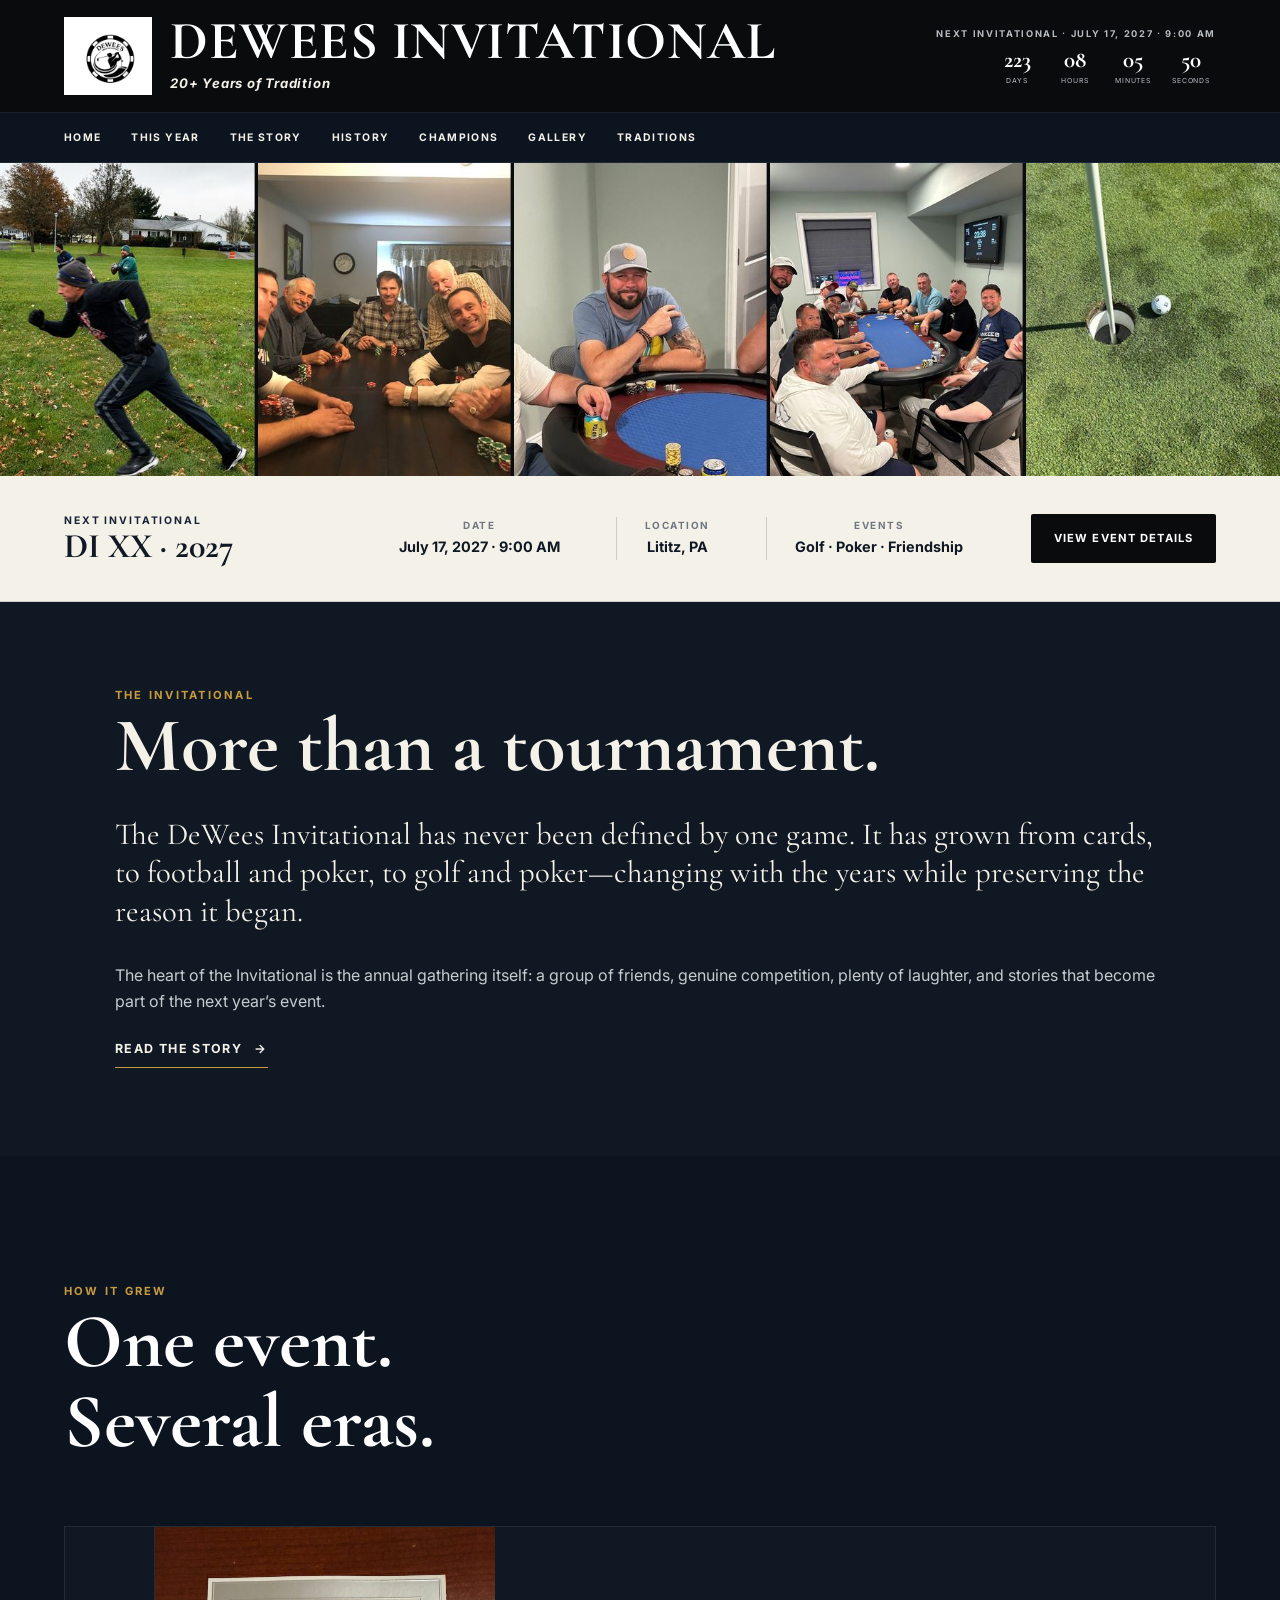
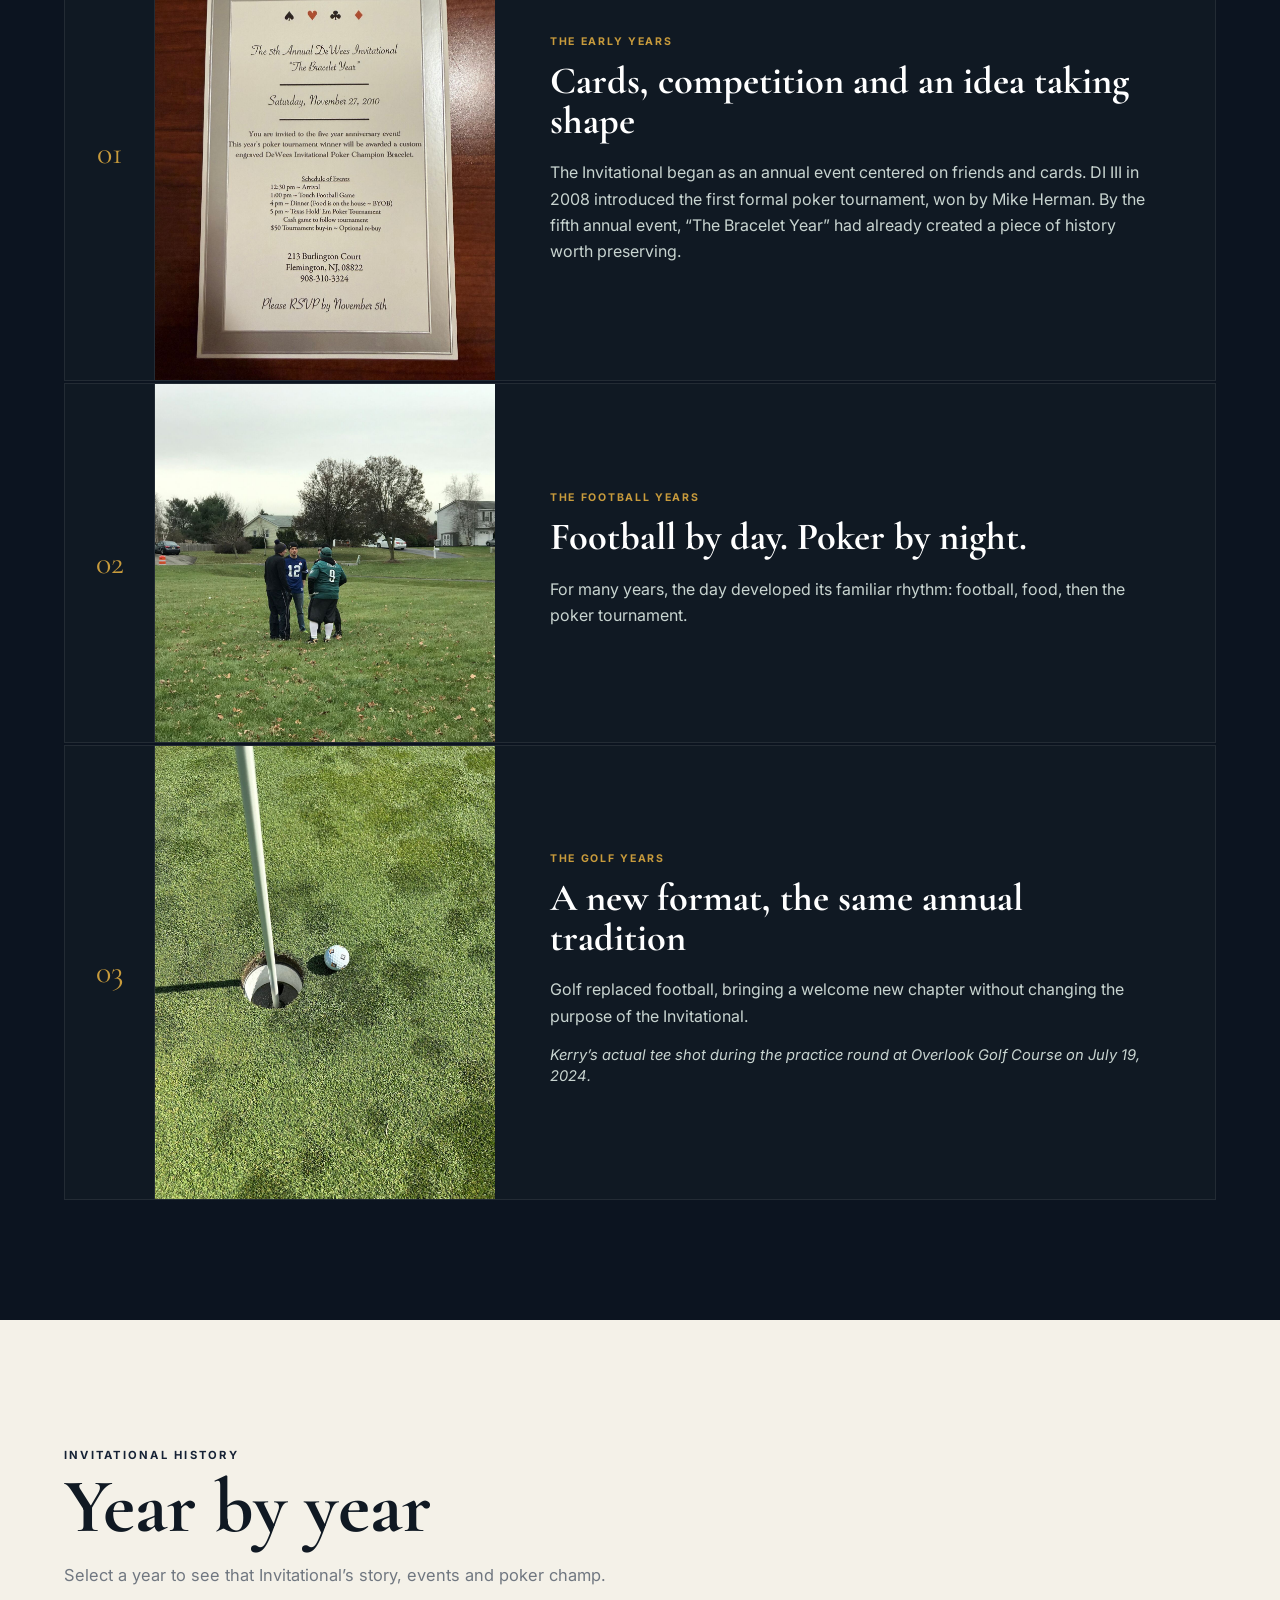
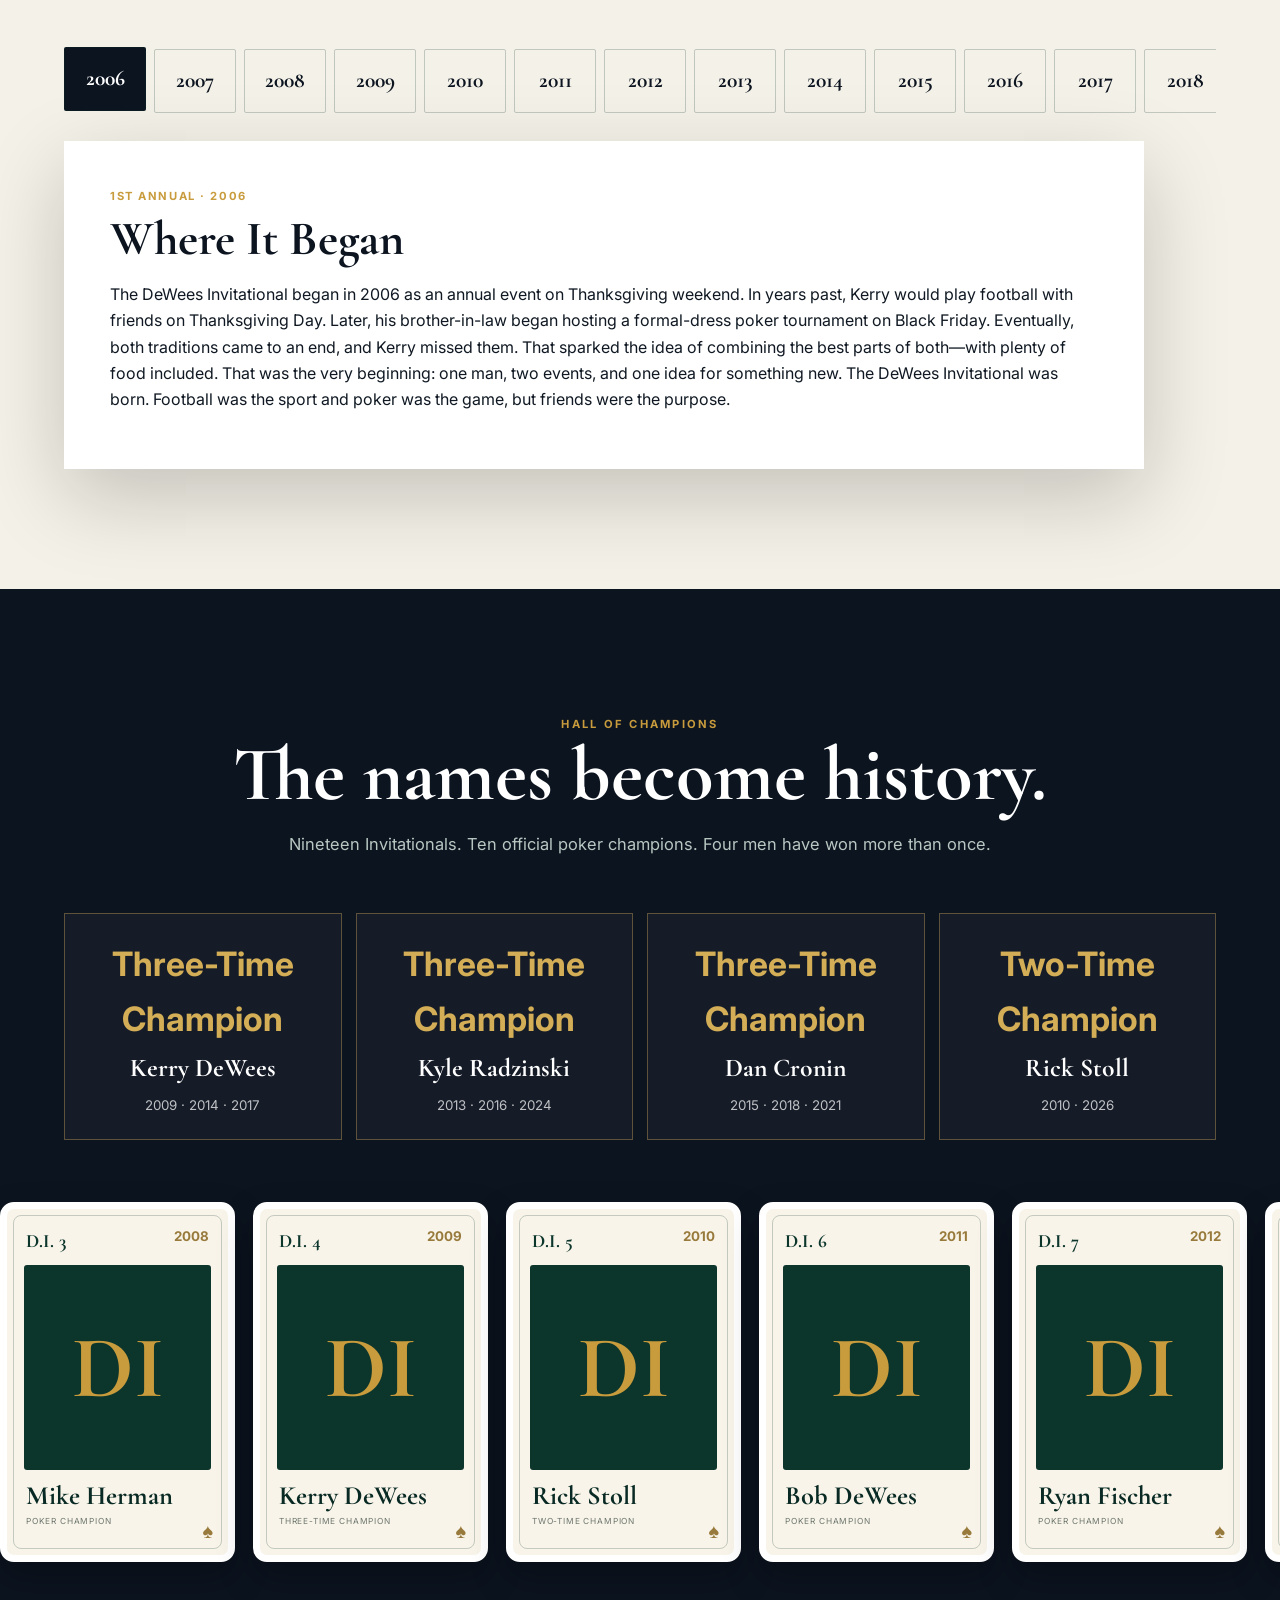
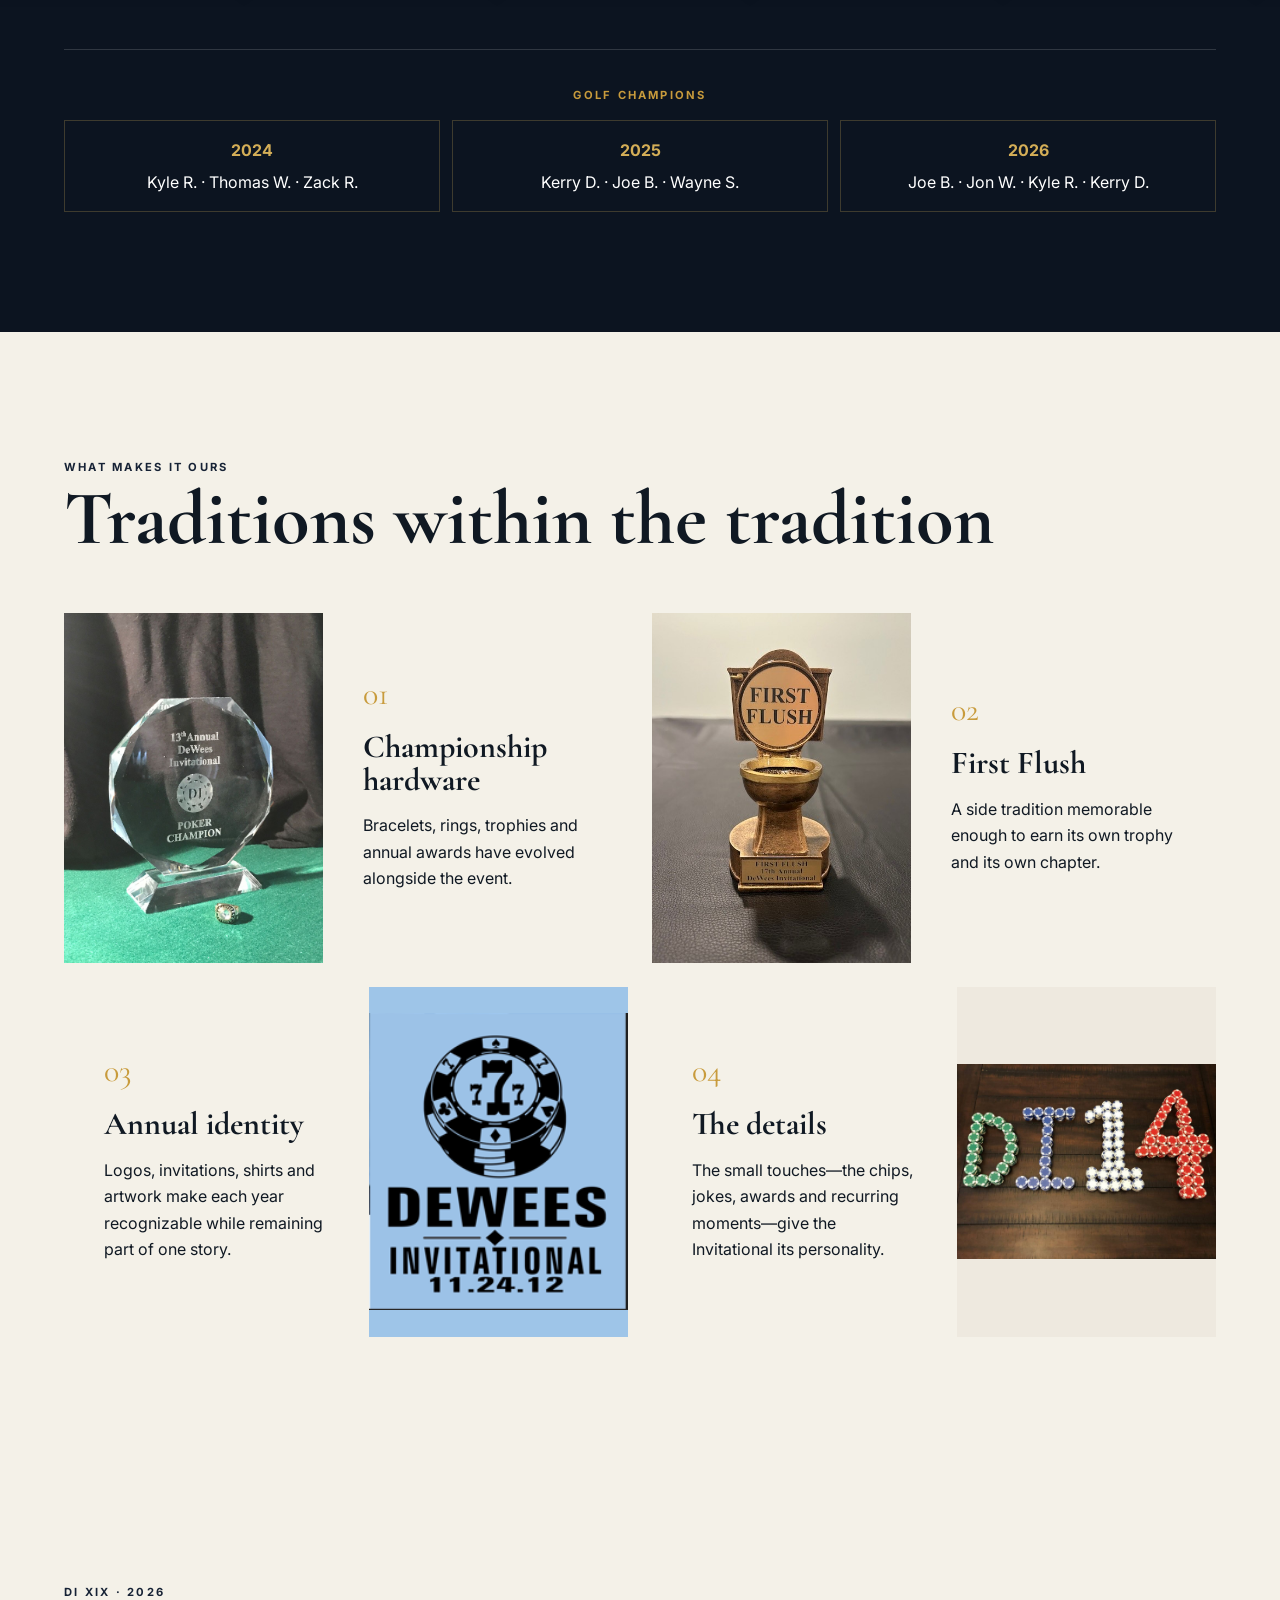
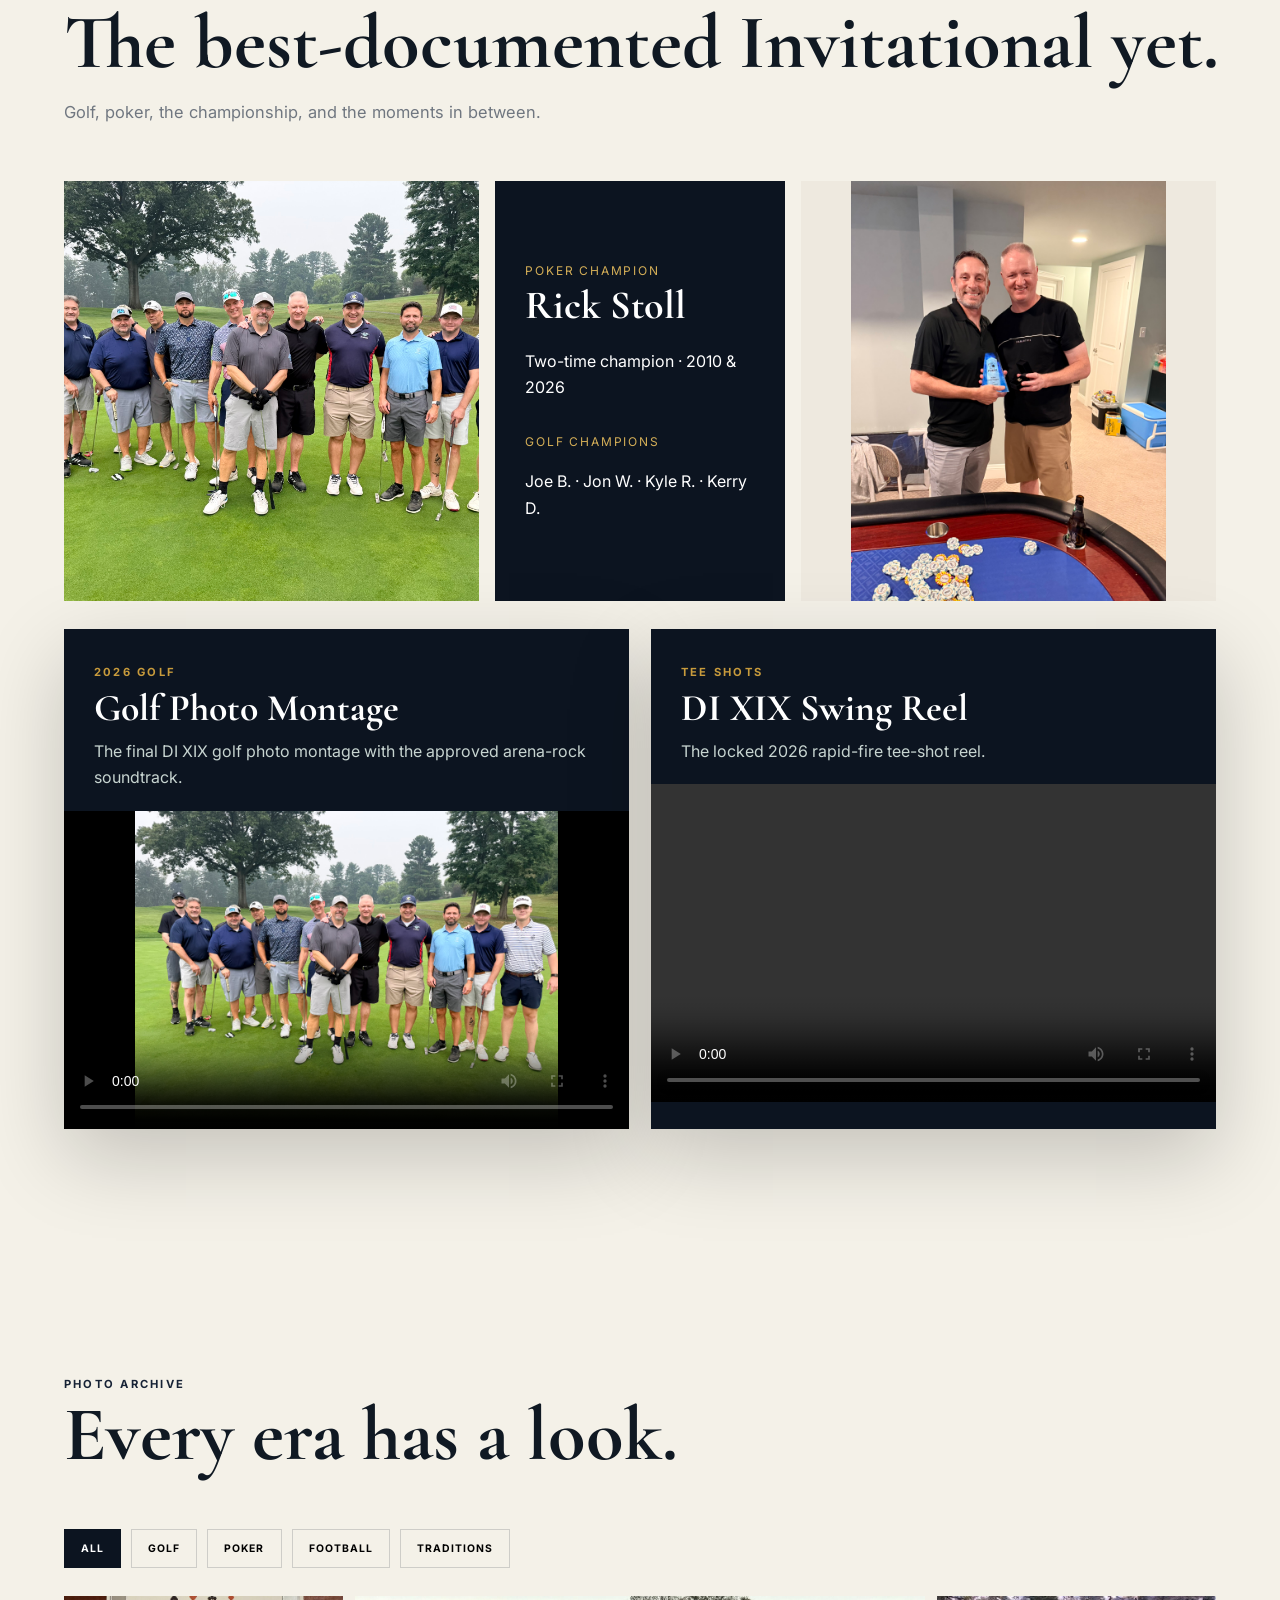
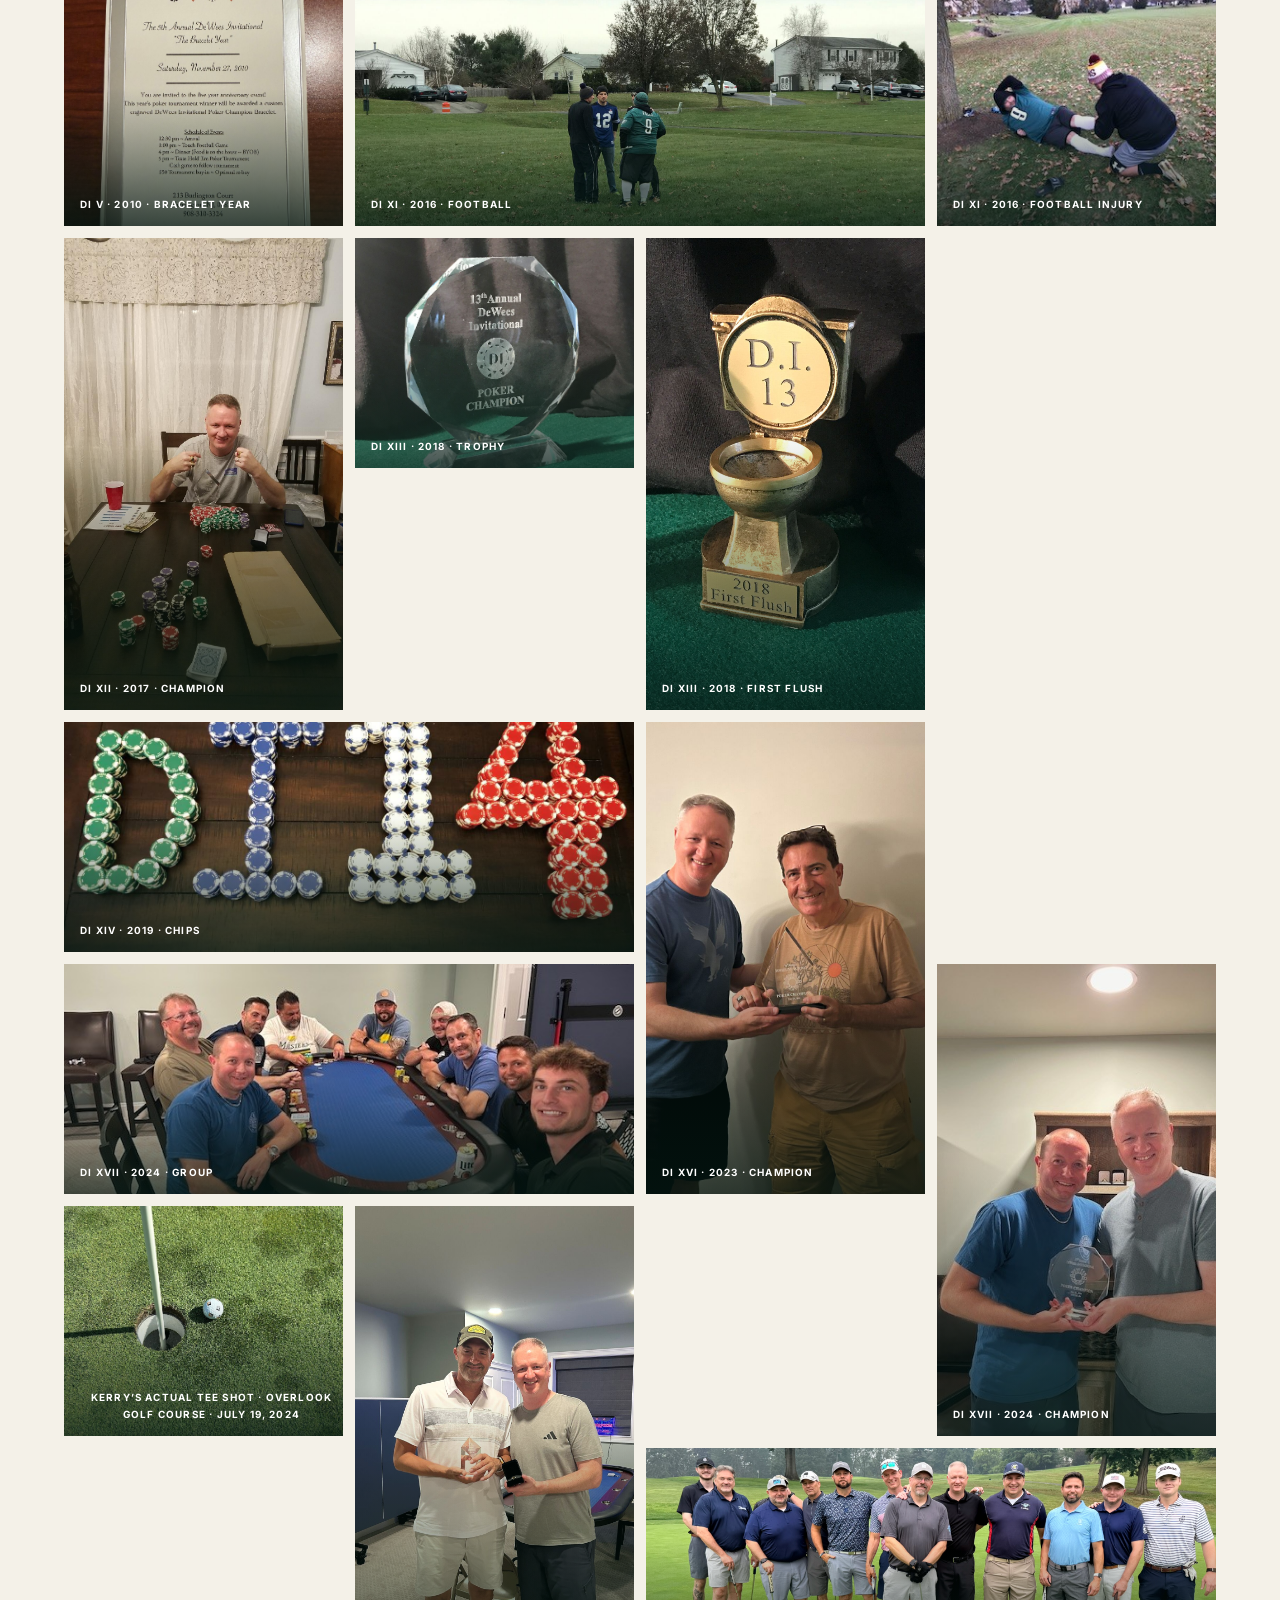
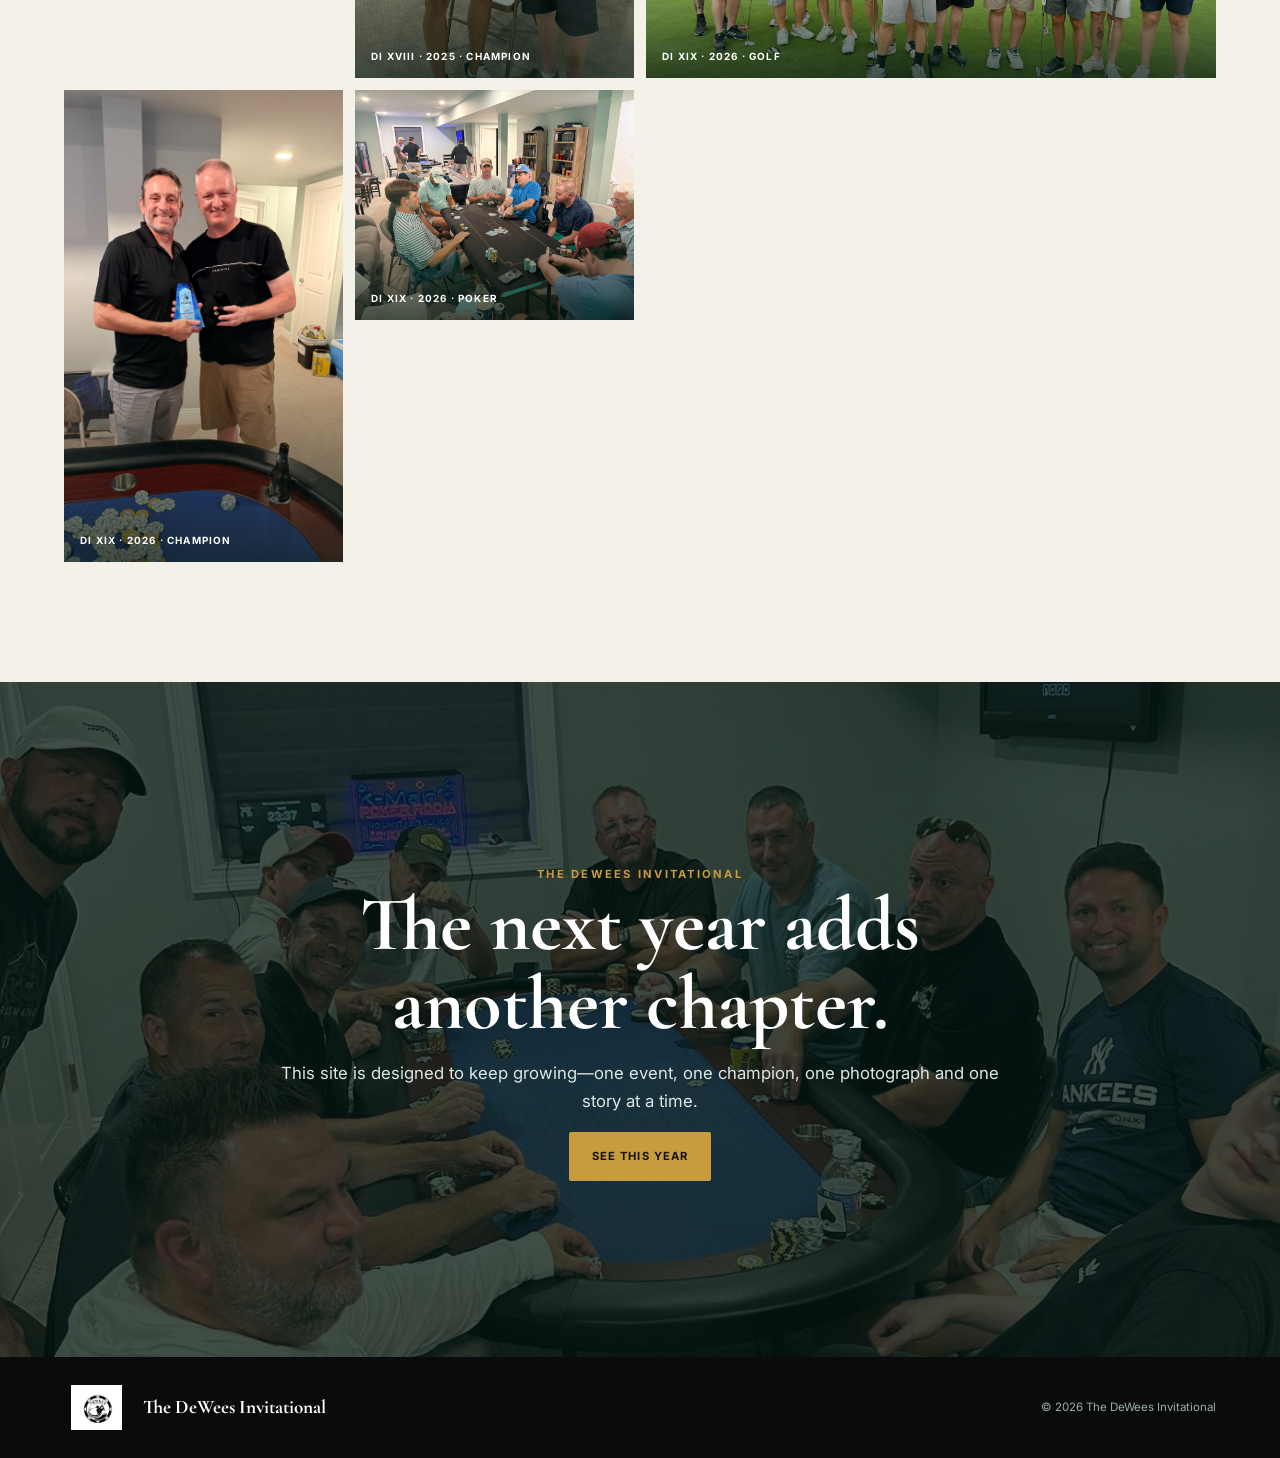
==== commit a3020bef: "Add files via upload" ====
--- a/index.html
+++ b/index.html
@@ -224,13 +224,13 @@
         <button class="gallery-item tall" data-cat="poker" data-src="assets/years/2017/12th-winner-pic.jpg"><img src="assets/years/2017/12th-winner-pic.jpg" alt="2017 champion presentation" loading="lazy"><span>DI XII · 2017 · Champion</span></button>
         <button class="gallery-item" data-cat="traditions" data-src="assets/years/2018/13th-trophy.jpg"><img src="assets/years/2018/13th-trophy.jpg" alt="2018 trophy" loading="lazy"><span>DI XIII · 2018 · Trophy</span></button>
         <button class="gallery-item tall" data-cat="traditions" data-src="assets/years/2018/di-13-ff-copy-copy-copy.jpg"><img src="assets/years/2018/di-13-ff-copy-copy-copy.jpg" alt="2018 First Flush" loading="lazy"><span>DI XIII · 2018 · First Flush</span></button>
-        <button class="gallery-item wide" data-cat="traditions" data-src="assets/years/2019/di-14-chips-rotated-left.jpg"><img src="assets/years/2019/di-14-chips-rotated-left.jpg" alt="2019 DI XIV chips" loading="lazy"><span>DI XIV · 2019 · Chips</span></button>
+        <button class="gallery-item wide chips-fill" data-cat="traditions" data-src="assets/years/2019/di-14-chips-rotated-left.jpg"><img src="assets/years/2019/di-14-chips-rotated-left.jpg" alt="2019 DI XIV chips" loading="lazy"><span>DI XIV · 2019 · Chips</span></button>
         <button class="gallery-item tall" data-cat="poker" data-src="assets/years/2023/di-16th-winner-lee-d-copy-2.jpg"><img src="assets/years/2023/di-16th-winner-lee-d-copy-2.jpg" alt="2023 Lee D. champion presentation" loading="lazy"><span>DI XVI · 2023 · Champion</span></button>
         <button class="gallery-item wide" data-cat="poker" data-src="assets/years/2024/dixvii-group-pic.jpg"><img src="assets/years/2024/dixvii-group-pic.jpg" alt="2024 DI XVII group" loading="lazy"><span>DI XVII · 2024 · Group</span></button>
         <button class="gallery-item tall" data-cat="poker" data-src="assets/years/2024/dixviikyle-trophy.jpg"><img src="assets/years/2024/dixviikyle-trophy.jpg" alt="2024 Kyle Radzinski champion" loading="lazy"><span>DI XVII · 2024 · Champion</span></button>
         <button class="gallery-item" data-cat="golf" data-src="assets/years/2025/di-18-practice-rd-kerry-tee-shot.jpg"><img src="assets/years/2025/di-18-practice-rd-kerry-tee-shot.jpg" alt="Kerry's actual tee shot during the practice round at Overlook Golf Course on July 19, 2024" loading="lazy"><span>Kerry’s actual tee shot · Overlook Golf Course · July 19, 2024</span></button>
         <button class="gallery-item tall" data-cat="poker" data-src="assets/years/2025/di-18-winner-rob-knarr.jpg"><img src="assets/years/2025/di-18-winner-rob-knarr.jpg" alt="2025 Rob Knarr champion" loading="lazy"><span>DI XVIII · 2025 · Champion</span></button>
-        <button class="gallery-item wide show-full-group" data-cat="golf" data-src="assets/years/2026/img-1430.jpeg"><img src="assets/years/2026/img-1430.jpeg" alt="2026 golf group" loading="lazy"><span>DI XIX · 2026 · Golf</span></button>
+        <button class="gallery-item wide golf-wide-fill" data-cat="golf" data-src="assets/years/2026/img-1430.jpeg"><img src="assets/years/2026/img-1430.jpeg" alt="2026 golf group" loading="lazy"><span>DI XIX · 2026 · Golf</span></button>
         <button class="gallery-item tall" data-cat="poker" data-src="assets/years/2026/img-1485-full.jpeg"><img src="assets/years/2026/img-1485-full.jpeg" alt="2026 Rick Stoll champion" loading="lazy"><span>DI XIX · 2026 · Champion</span></button>
         <button class="gallery-item" data-cat="poker" data-src="assets/years/2026/img-1487.jpeg"><img src="assets/years/2026/img-1487.jpeg" alt="2026 poker" loading="lazy"><span>DI XIX · 2026 · Poker</span></button>
       </div>
@@ -283,9 +283,13 @@
     <div class="achilles-reveal" hidden>
       <p class="snap-line">HE SNAPPED HIS ACHILLES!</p>
       <p class="graphic-warning">⚠ CAUTION! GRAPHIC IMAGE! ⚠</p>
-      <button class="postop-button" type="button">CLICK FOR POST-OP PICTURE</button>
-      <img class="postop-photo" src="assets/years/2017/kerry-achilles-post-op.jpg" alt="Kerry's post-operative Achilles photo" hidden>
-    </div>
+      <button class="postop-button" type="button">CLICK HERE FOR POST-OP PHOTOGRAPH</button>
+    </div>
+  </dialog>
+
+  <dialog class="postop-dialog" id="postop-photo-dialog">
+    <button class="postop-close" type="button" aria-label="Close">×</button>
+    <img class="postop-photo" src="assets/years/2017/kerry-achilles-post-op.jpg" alt="Kerry's post-operative Achilles photo">
   </dialog>
 
   <script src="data.js"></script>
--- a/styles.css
+++ b/styles.css
@@ -531,3 +531,4 @@
 
 /* Seamless duplicated year set keeps the same button appearance. */
 .year-chip-clone{flex:0 0 auto}
+\n\n/* ===== Requested refinements · Round 3 ===== */\n/* Make the graphic-image warning unmistakable. */\n.graphic-warning{animation:graphicWarningFlash .75s steps(2,end) infinite}\n@keyframes graphicWarningFlash{0%,100%{opacity:1}50%{opacity:.18}}\n\n/* Post-op photograph opens only in its own second dialog. */\n.postop-dialog{width:min(94vw,900px);max-height:92vh;border:3px solid #d8a73b;border-radius:18px;padding:46px 18px 18px;background:#fffaf0;box-shadow:0 20px 70px #0008}\n.postop-dialog::backdrop{background:#001b17dd}\n.postop-close{position:absolute;right:14px;top:8px;border:0;background:transparent;font-size:2rem;cursor:pointer;color:#083b31}\n.postop-dialog .postop-photo{display:block;width:100%;max-height:80vh;object-fit:contain;margin:0;border-radius:10px;border:0}\n\n/* Both horizontal rails continuously move left; JS handles the seamless duplicate wrap. */\n.year-rail,.champion-scroll{scroll-behavior:auto!important}\n.year-rail{scroll-snap-type:none!important}\n.champion-scroll{scroll-snap-type:none!important}\n\n/* DI XIV chips: fill the wide gallery tile cleanly with no letterbox/background border. */\n.gallery-item.chips-fill{background:transparent}\n.gallery-item.chips-fill img{width:100%;height:100%;object-fit:cover;background:transparent}\n\n/* DI XIX golf: fill the wide tile left-to-right; crop only as needed. */\n.gallery-item.golf-wide-fill{background:transparent}\n.gallery-item.golf-wide-fill img{width:100%;height:100%;object-fit:cover;object-position:center center;background:transparent}\n.gallery-item.golf-wide-fill:hover img{transform:scale(1.03)}\n
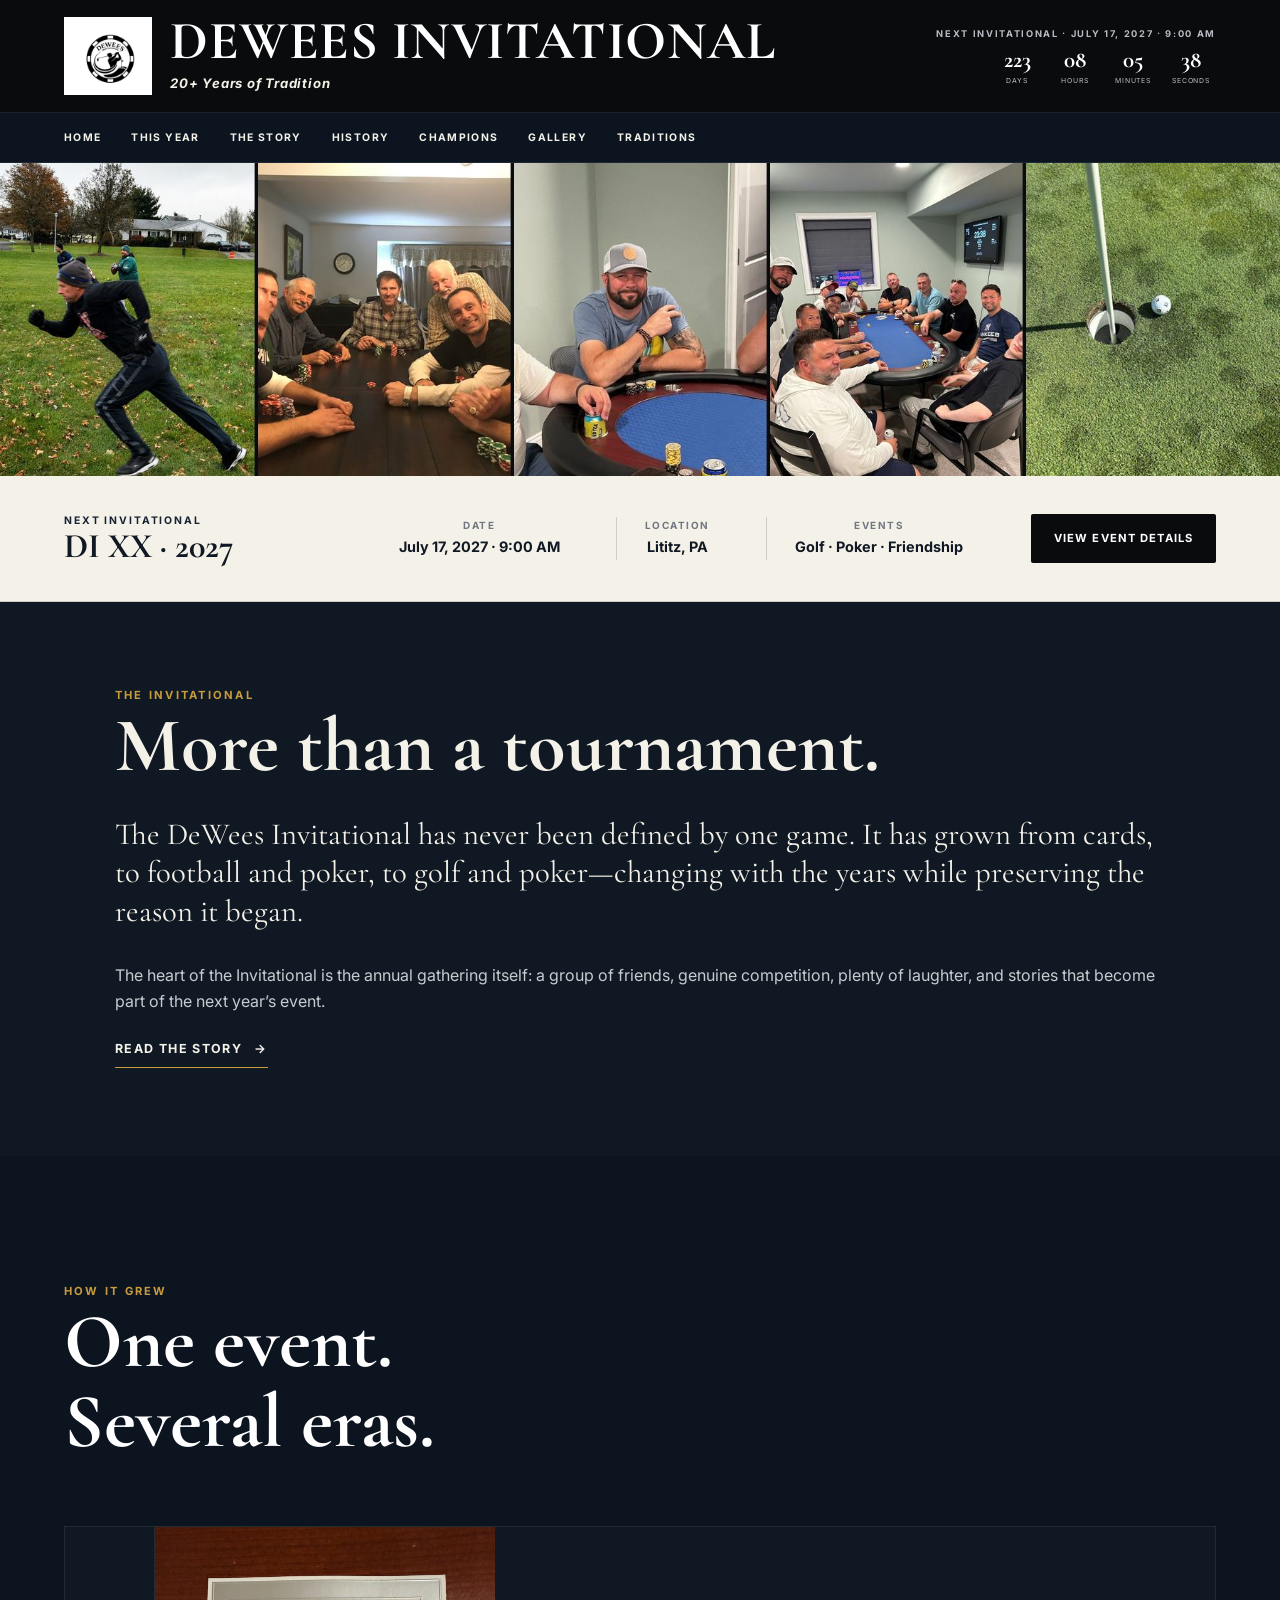
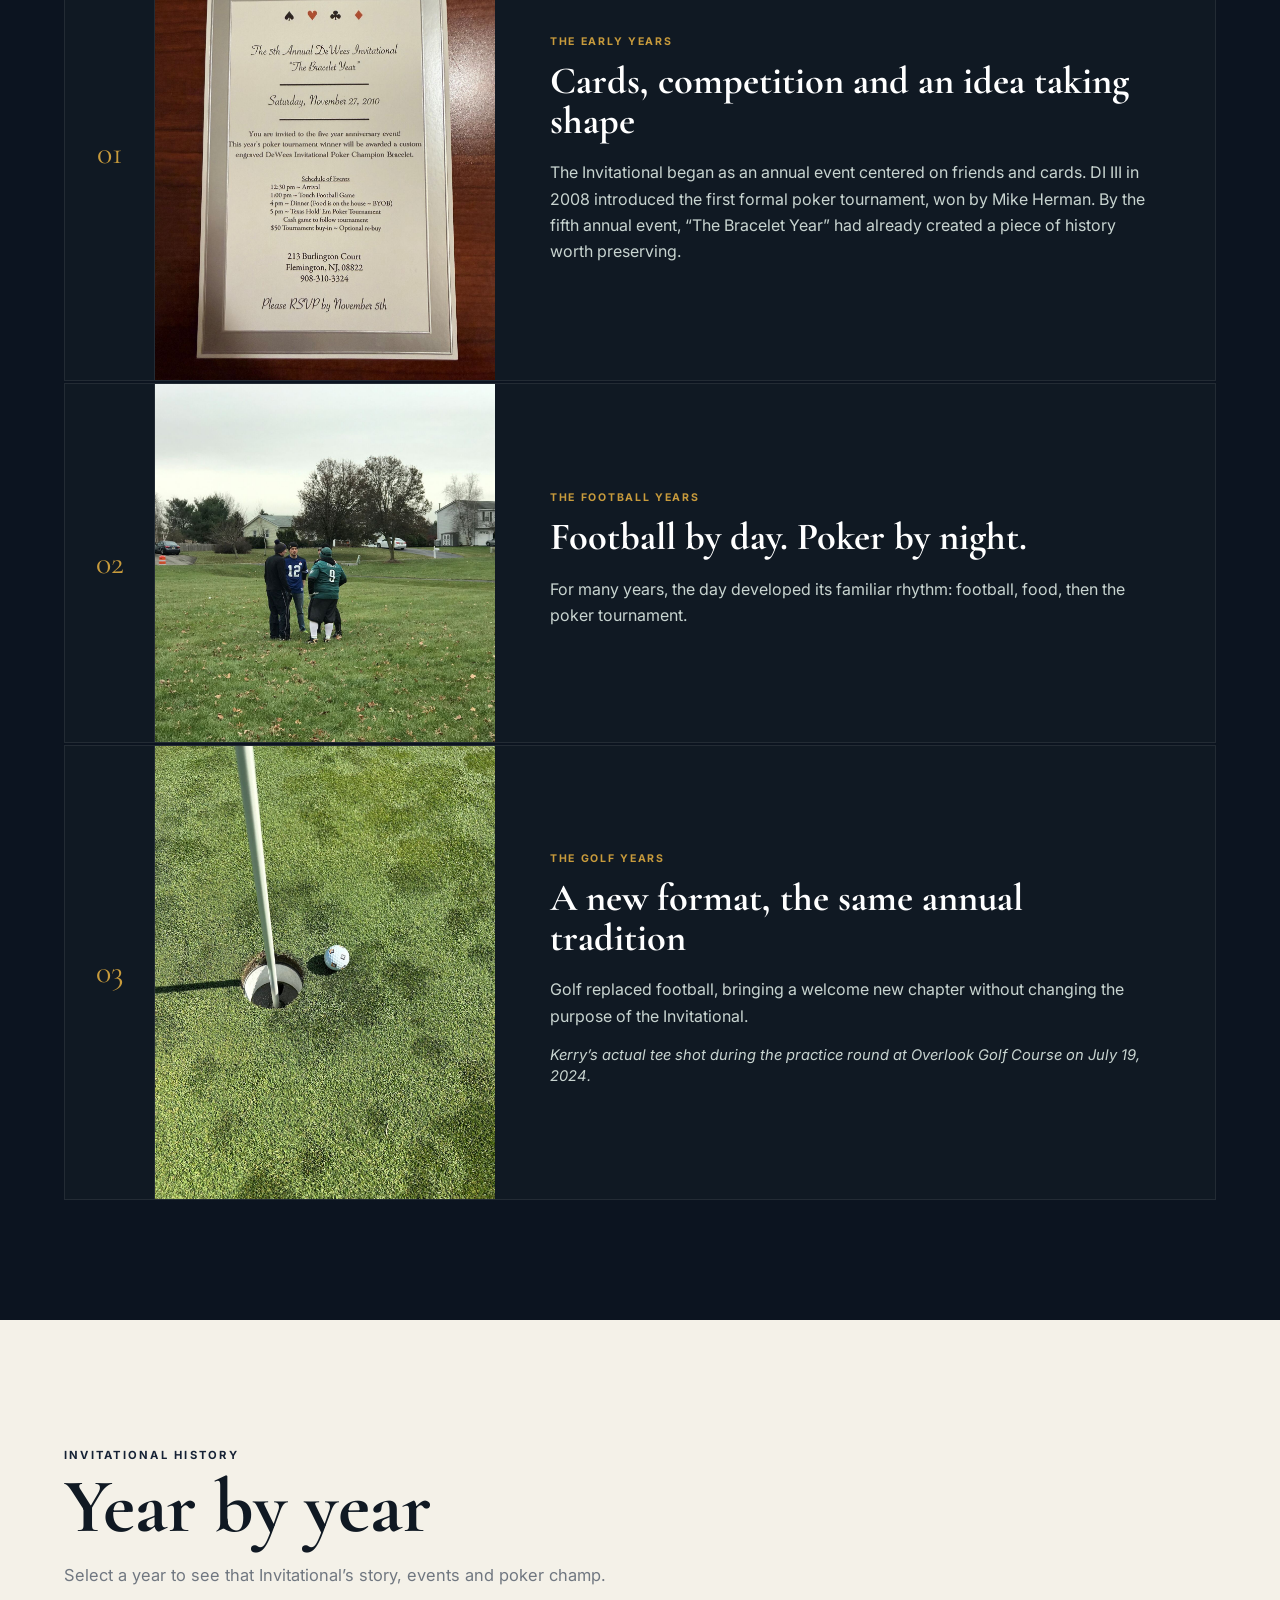
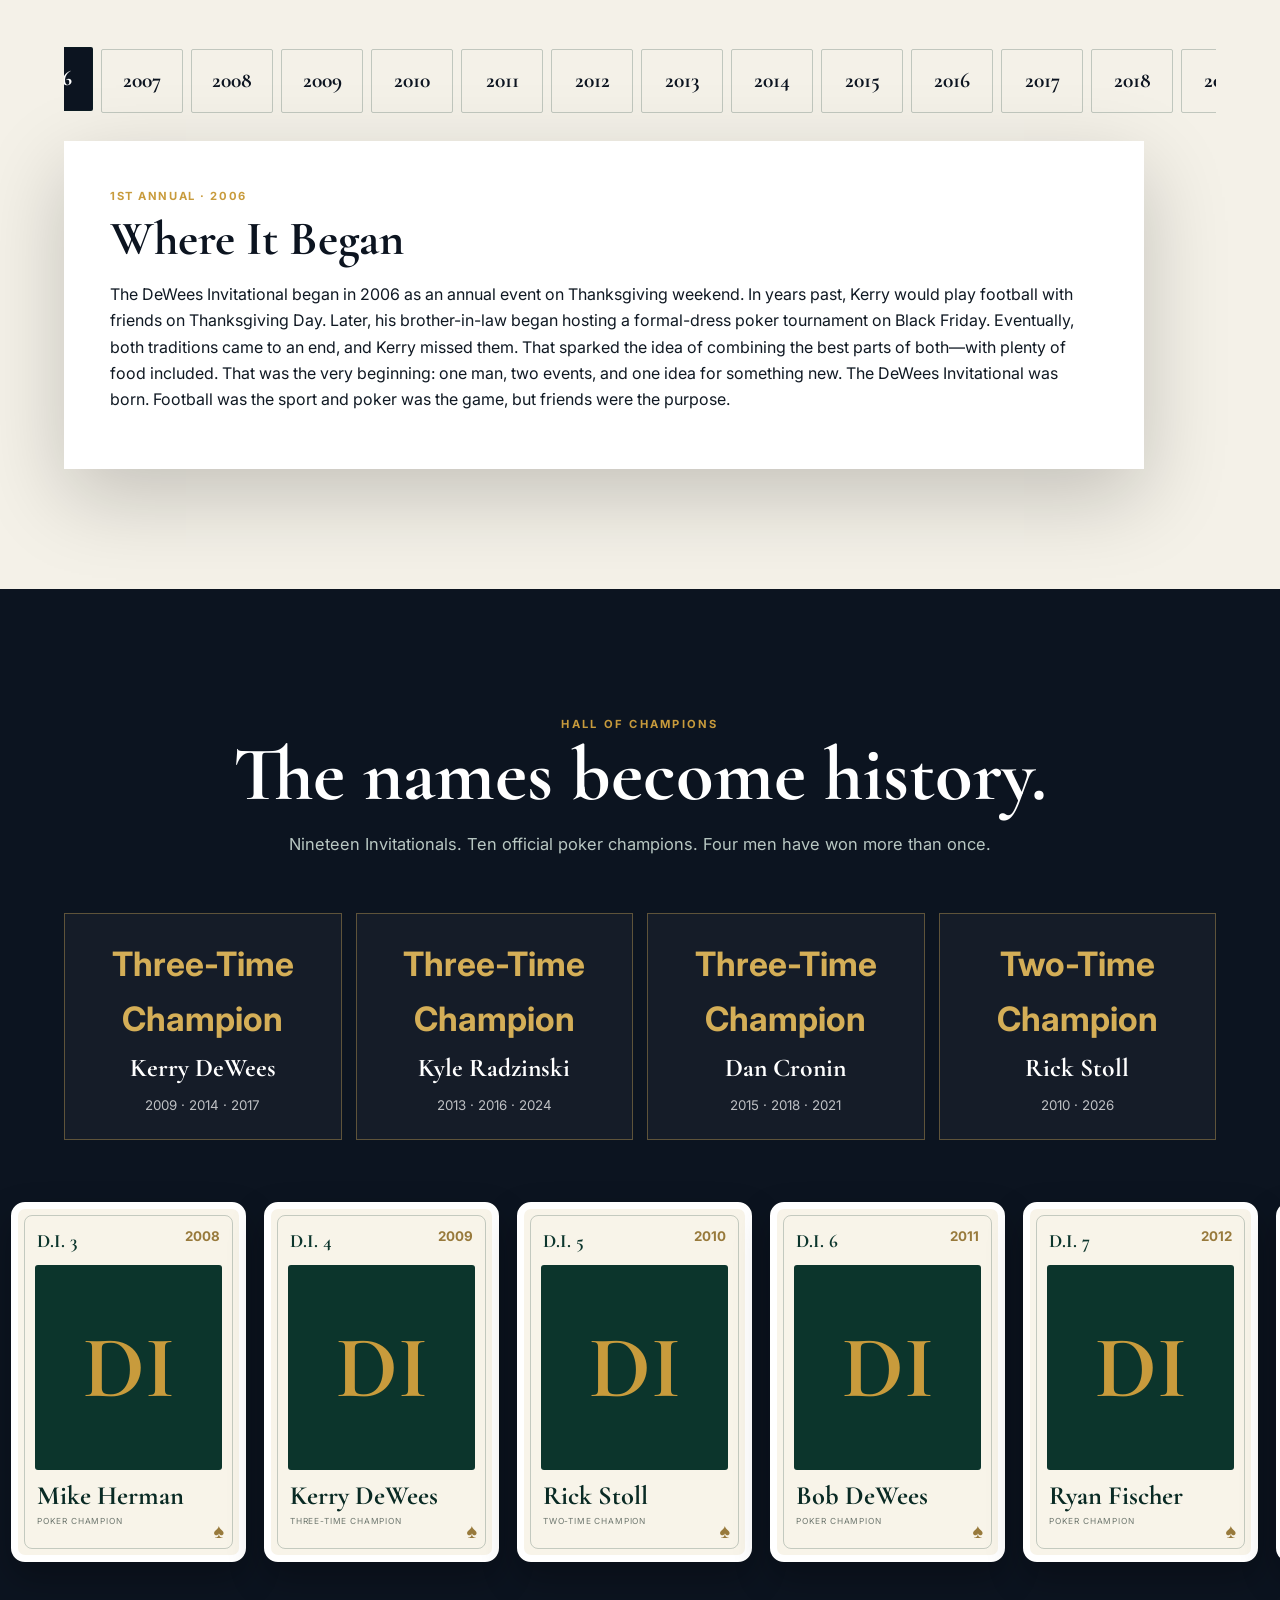
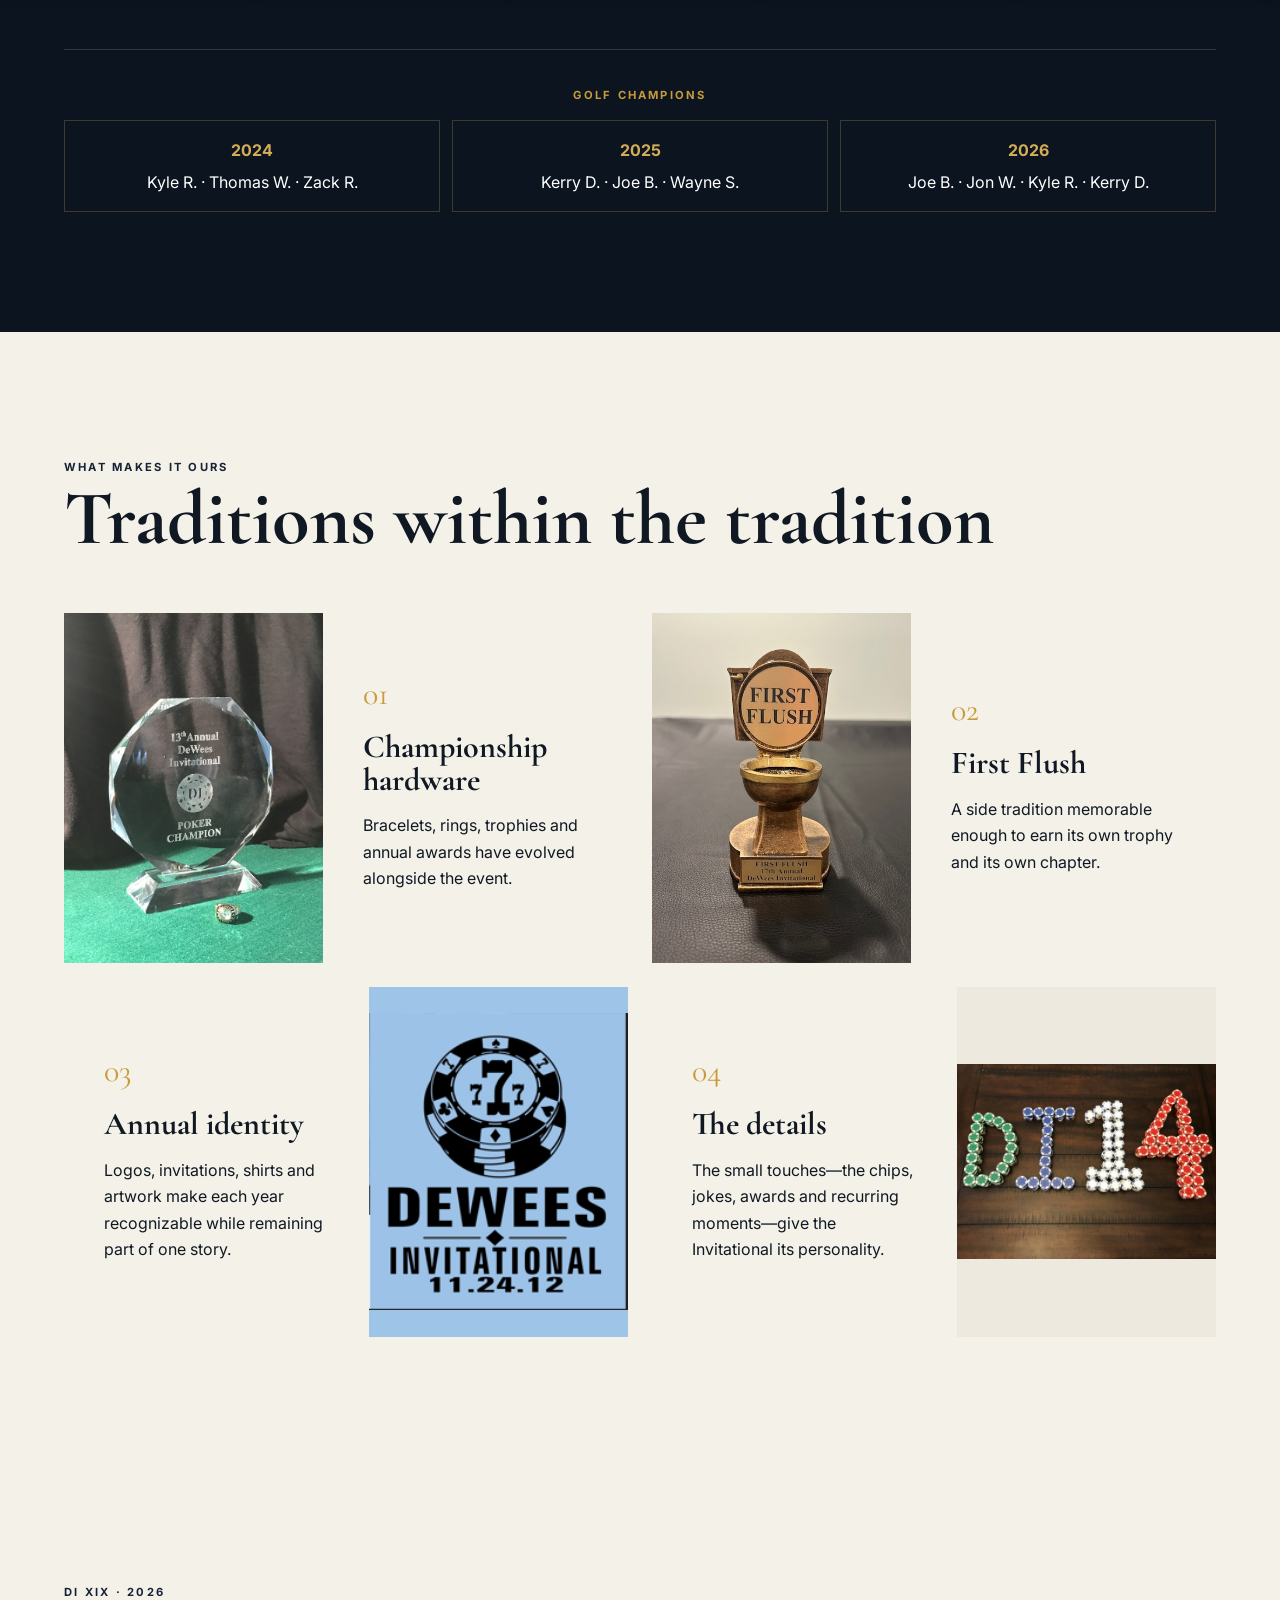
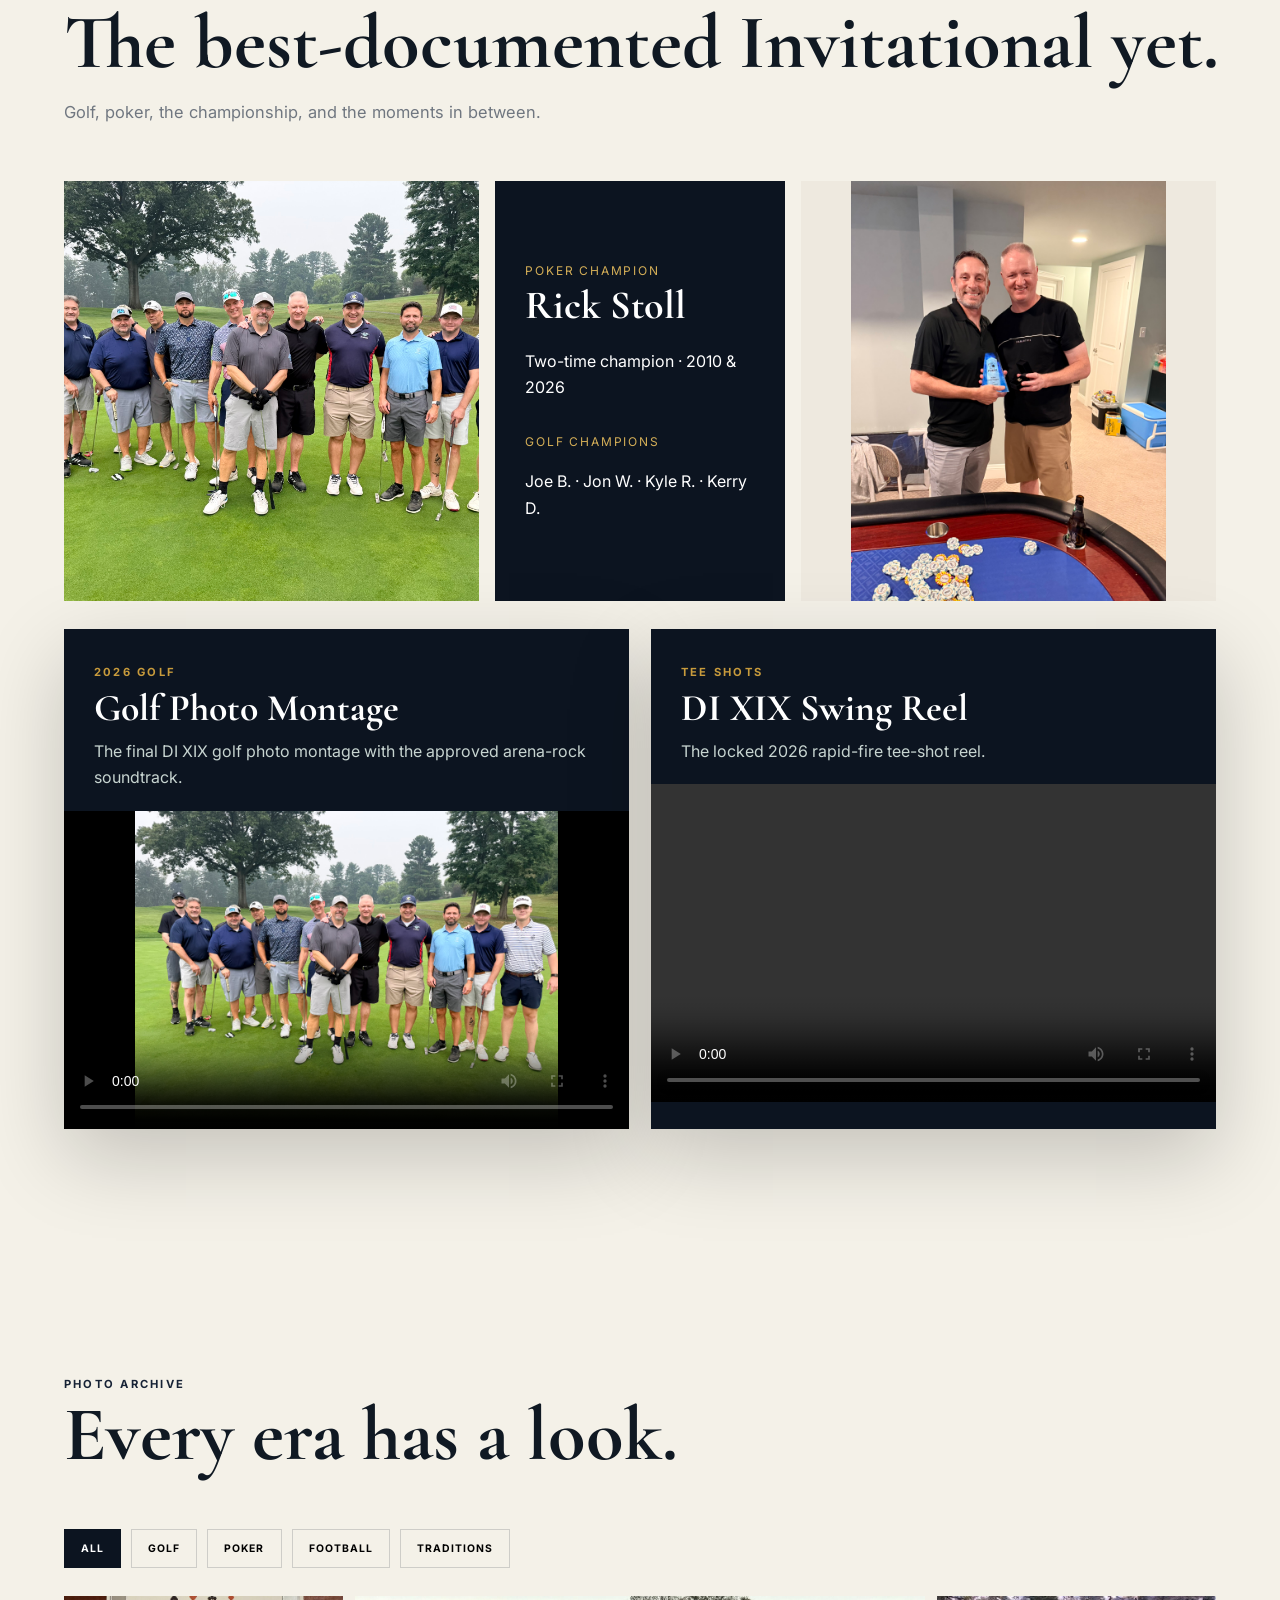
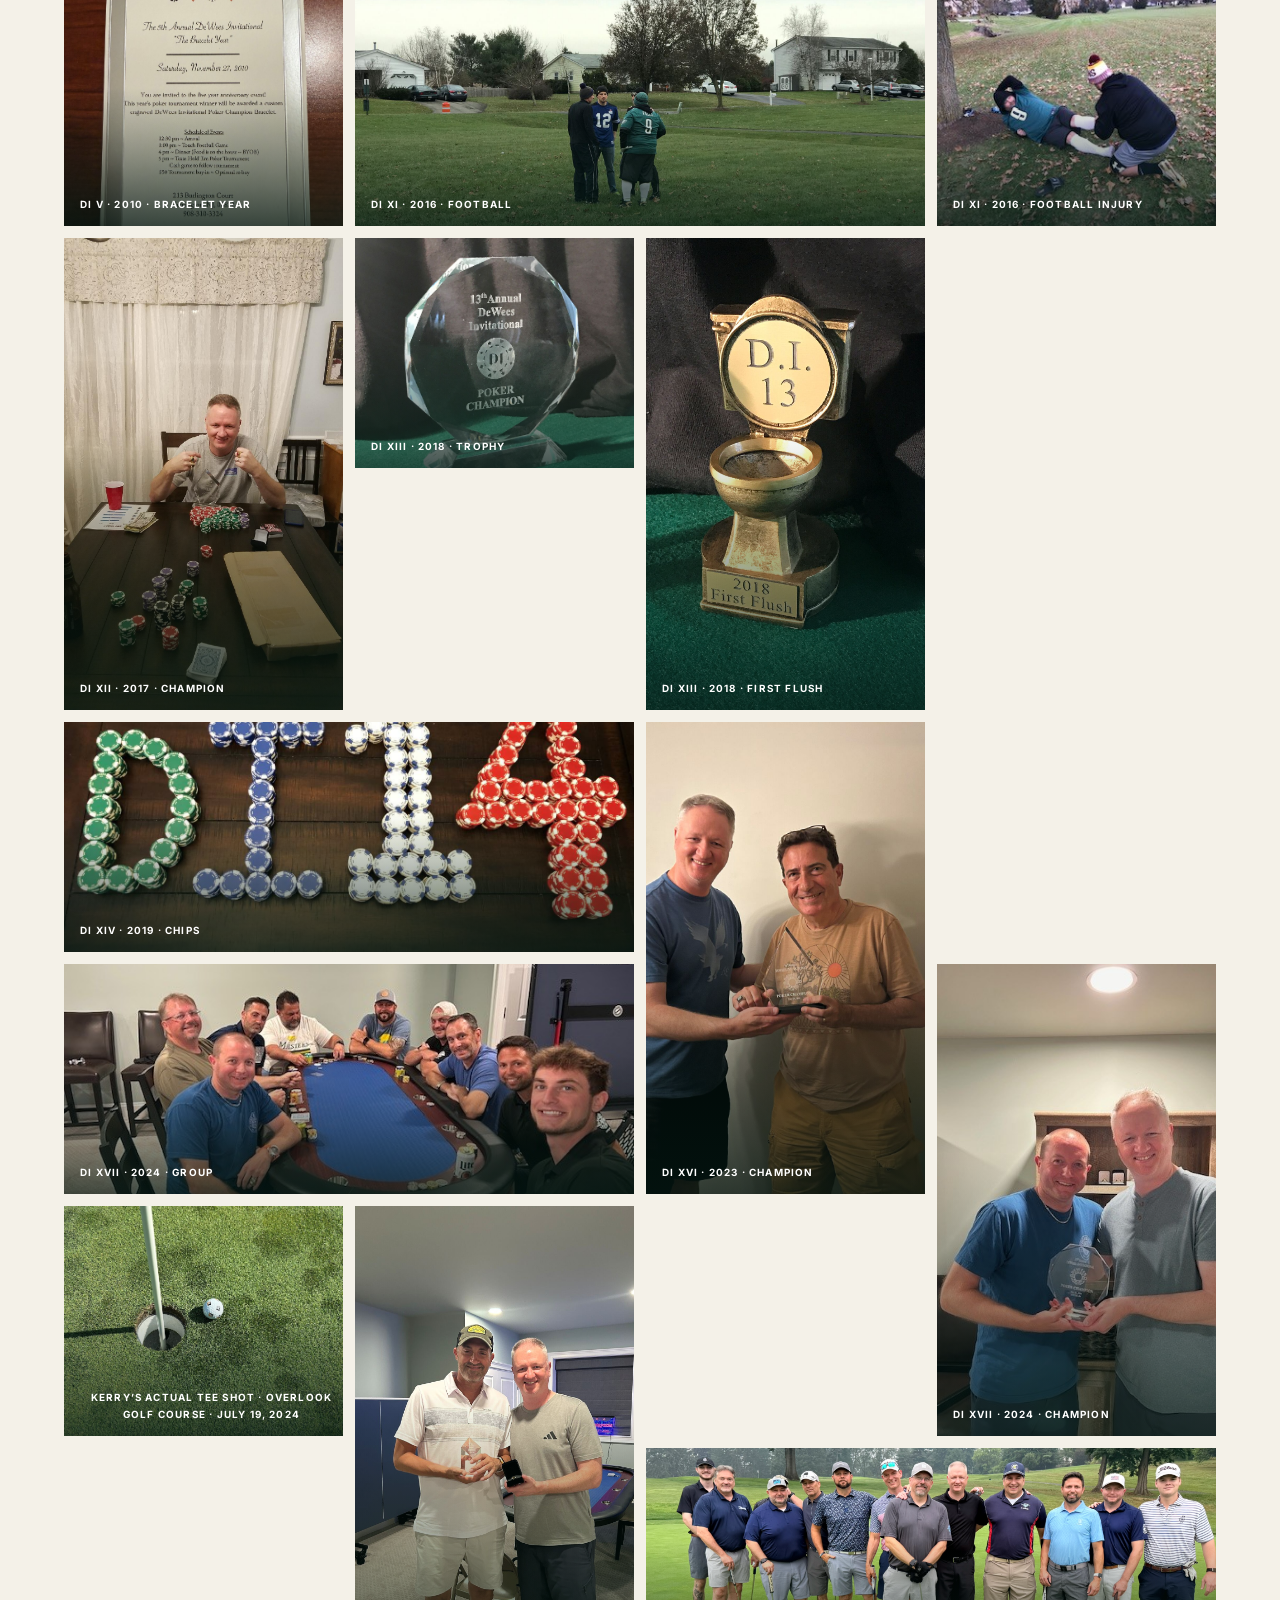
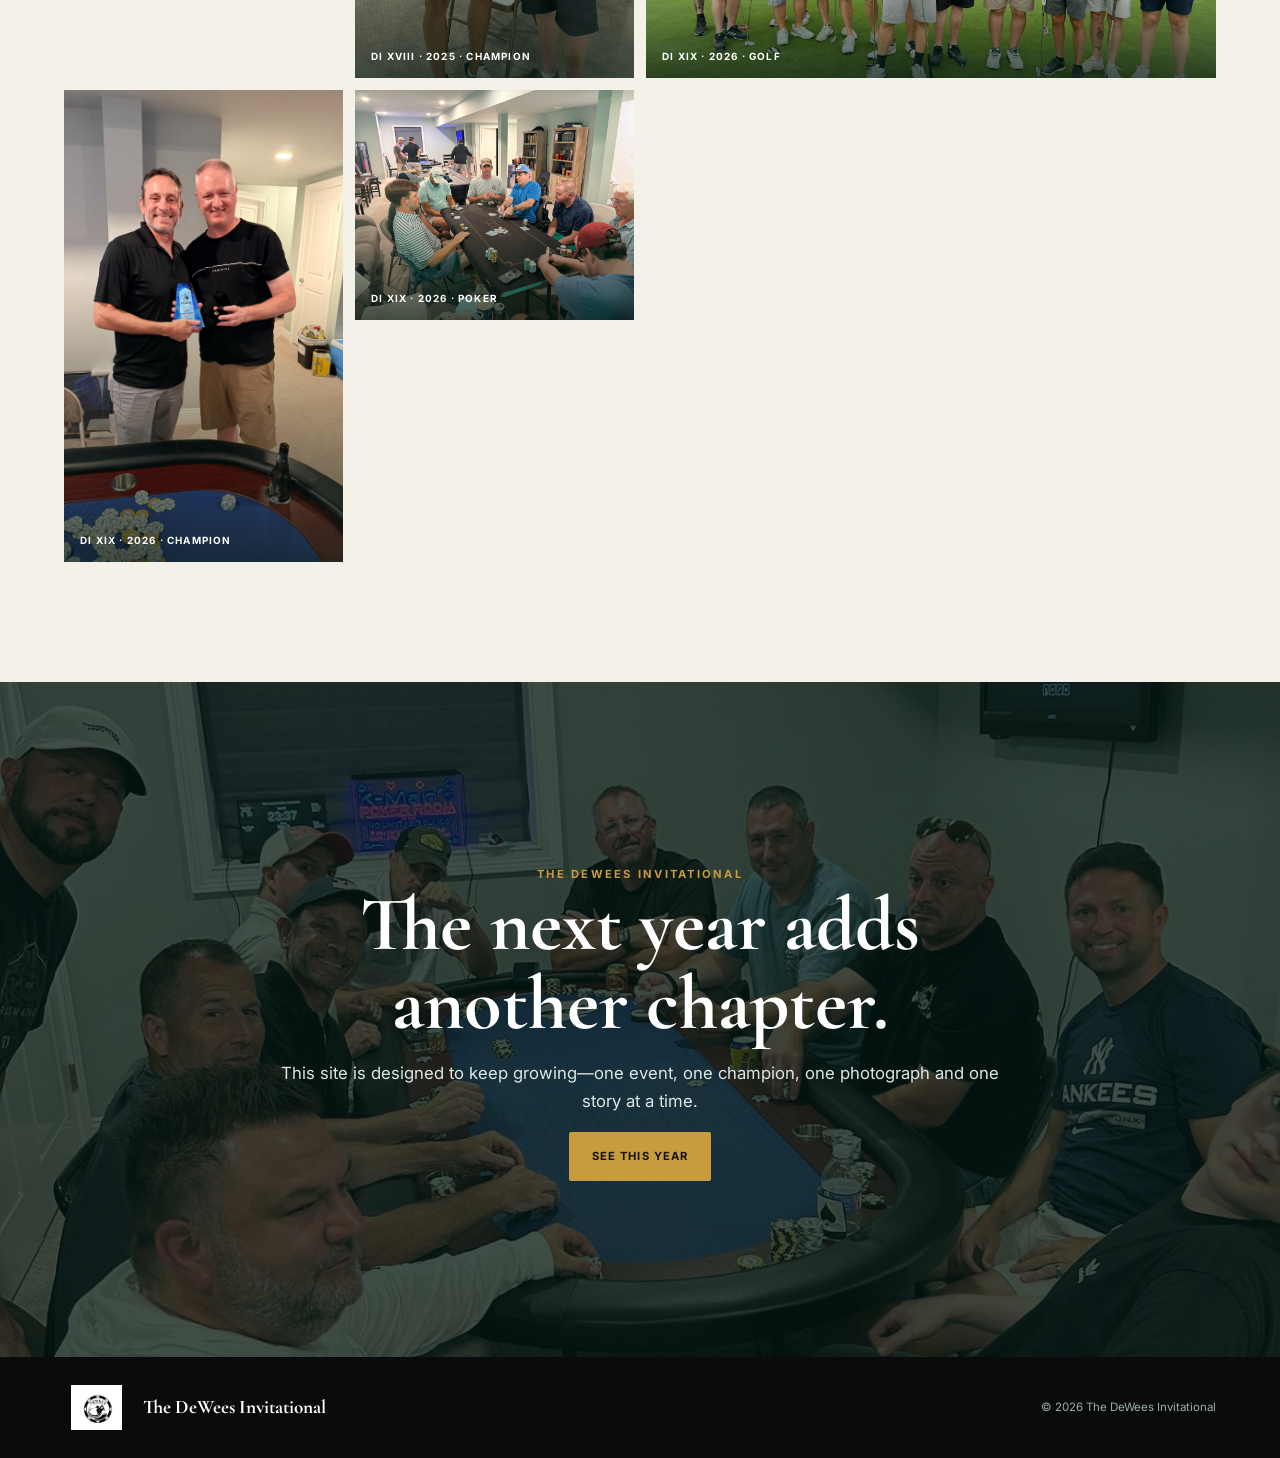
==== commit 0b6757d7: "Add files via upload" ====
--- a/index.html
+++ b/index.html
@@ -13,7 +13,7 @@
   <link rel="preconnect" href="https://fonts.googleapis.com">
   <link rel="preconnect" href="https://fonts.gstatic.com" crossorigin>
   <link href="https://fonts.googleapis.com/css2?family=Cormorant+Garamond:wght@600;700&family=Inter:wght@400;500;600;700&display=swap" rel="stylesheet">
-  <link rel="stylesheet" href="styles.css">
+  <link rel="stylesheet" href="styles.css?v=round4">
 </head>
 <body>
   <div class="page-loader" aria-hidden="true">
@@ -292,7 +292,7 @@
     <img class="postop-photo" src="assets/years/2017/kerry-achilles-post-op.jpg" alt="Kerry's post-operative Achilles photo">
   </dialog>
 
-  <script src="data.js"></script>
-  <script src="app.js"></script>
+  <script src="data.js?v=round4"></script>
+  <script src="app.js?v=round4"></script>
 </body>
 </html>
--- a/styles.css
+++ b/styles.css
@@ -531,4 +531,64 @@
 
 /* Seamless duplicated year set keeps the same button appearance. */
 .year-chip-clone{flex:0 0 auto}
-\n\n/* ===== Requested refinements · Round 3 ===== */\n/* Make the graphic-image warning unmistakable. */\n.graphic-warning{animation:graphicWarningFlash .75s steps(2,end) infinite}\n@keyframes graphicWarningFlash{0%,100%{opacity:1}50%{opacity:.18}}\n\n/* Post-op photograph opens only in its own second dialog. */\n.postop-dialog{width:min(94vw,900px);max-height:92vh;border:3px solid #d8a73b;border-radius:18px;padding:46px 18px 18px;background:#fffaf0;box-shadow:0 20px 70px #0008}\n.postop-dialog::backdrop{background:#001b17dd}\n.postop-close{position:absolute;right:14px;top:8px;border:0;background:transparent;font-size:2rem;cursor:pointer;color:#083b31}\n.postop-dialog .postop-photo{display:block;width:100%;max-height:80vh;object-fit:contain;margin:0;border-radius:10px;border:0}\n\n/* Both horizontal rails continuously move left; JS handles the seamless duplicate wrap. */\n.year-rail,.champion-scroll{scroll-behavior:auto!important}\n.year-rail{scroll-snap-type:none!important}\n.champion-scroll{scroll-snap-type:none!important}\n\n/* DI XIV chips: fill the wide gallery tile cleanly with no letterbox/background border. */\n.gallery-item.chips-fill{background:transparent}\n.gallery-item.chips-fill img{width:100%;height:100%;object-fit:cover;background:transparent}\n\n/* DI XIX golf: fill the wide tile left-to-right; crop only as needed. */\n.gallery-item.golf-wide-fill{background:transparent}\n.gallery-item.golf-wide-fill img{width:100%;height:100%;object-fit:cover;object-position:center center;background:transparent}\n.gallery-item.golf-wide-fill:hover img{transform:scale(1.03)}\n+
+
+/* ===== Requested corrections · Round 4 ===== */
+/* Ensure both auto-scrolling rails can move freely under JS control. */
+.year-rail,
+.champion-scroll{
+  scroll-behavior:auto !important;
+  scroll-snap-type:none !important;
+}
+.year-chip-clone{flex:0 0 auto}
+.champion-scroll .playing-card.clone{pointer-events:none}
+
+/* Flash the graphic-image warning clearly. */
+.graphic-warning{
+  animation:graphicWarningFlash .65s steps(1,end) infinite !important;
+}
+@keyframes graphicWarningFlash{
+  0%,49%{opacity:1;visibility:visible}
+  50%,100%{opacity:.08;visibility:visible}
+}
+
+/* Keep the post-op photo a little smaller than the previous popup. */
+.postop-dialog{
+  width:min(88vw,700px);
+  max-height:82vh;
+  border:3px solid #d8a73b;
+  border-radius:18px;
+  padding:42px 16px 16px;
+  background:#fffaf0;
+  box-shadow:0 20px 70px #0008;
+}
+.postop-dialog::backdrop{background:#001b17dd}
+.postop-close{
+  position:absolute;
+  right:14px;
+  top:8px;
+  border:0;
+  background:transparent;
+  font-size:2rem;
+  cursor:pointer;
+  color:#083b31;
+}
+.postop-dialog .postop-photo{
+  display:block;
+  width:auto;
+  max-width:100%;
+  max-height:68vh;
+  object-fit:contain;
+  margin:0 auto;
+  border-radius:10px;
+  border:0;
+}
+
+/* DI XIV chips: fill the wide gallery tile cleanly with no letterbox/background border. */
+.gallery-item.chips-fill{background:transparent}
+.gallery-item.chips-fill img{width:100%;height:100%;object-fit:cover;background:transparent}
+
+/* DI XIX golf: fill the wide tile left-to-right; crop only as needed. */
+.gallery-item.golf-wide-fill{background:transparent}
+.gallery-item.golf-wide-fill img{width:100%;height:100%;object-fit:cover;object-position:center center;background:transparent}
+.gallery-item.golf-wide-fill:hover img{transform:scale(1.03)}
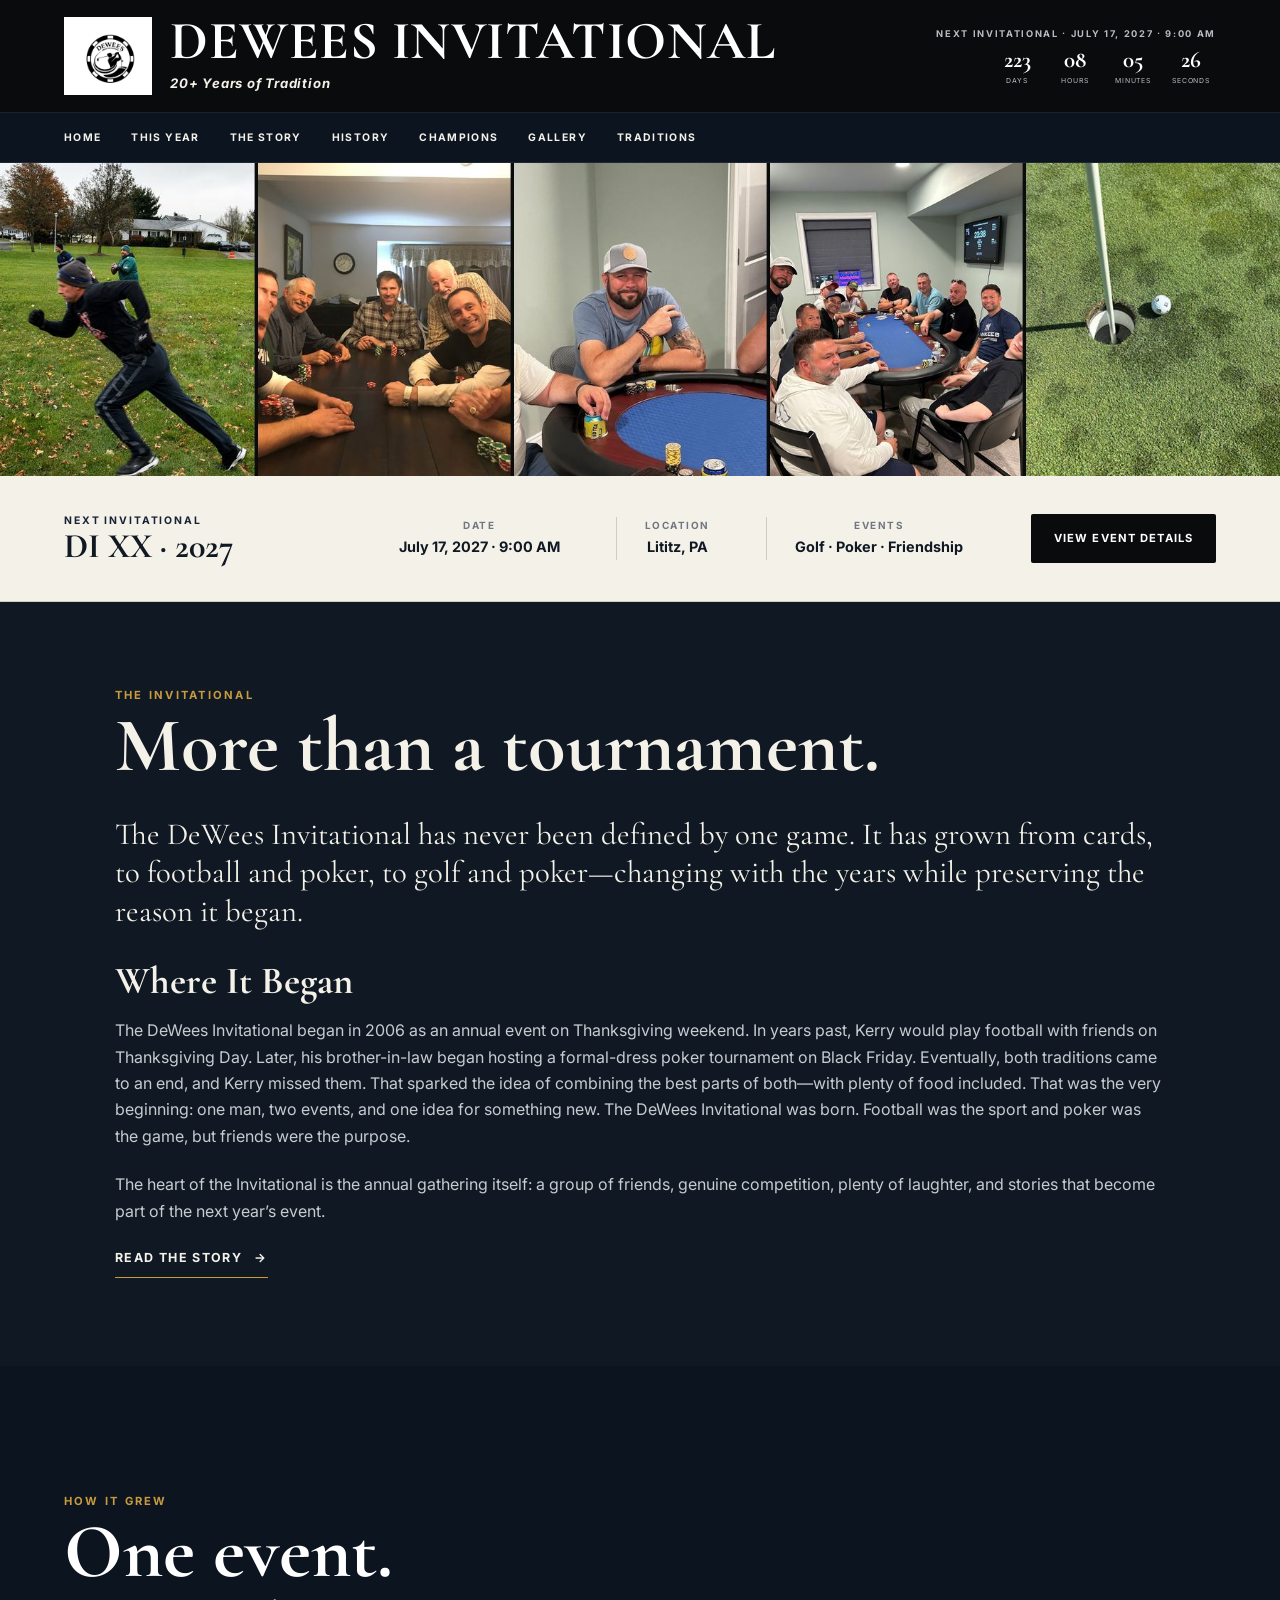
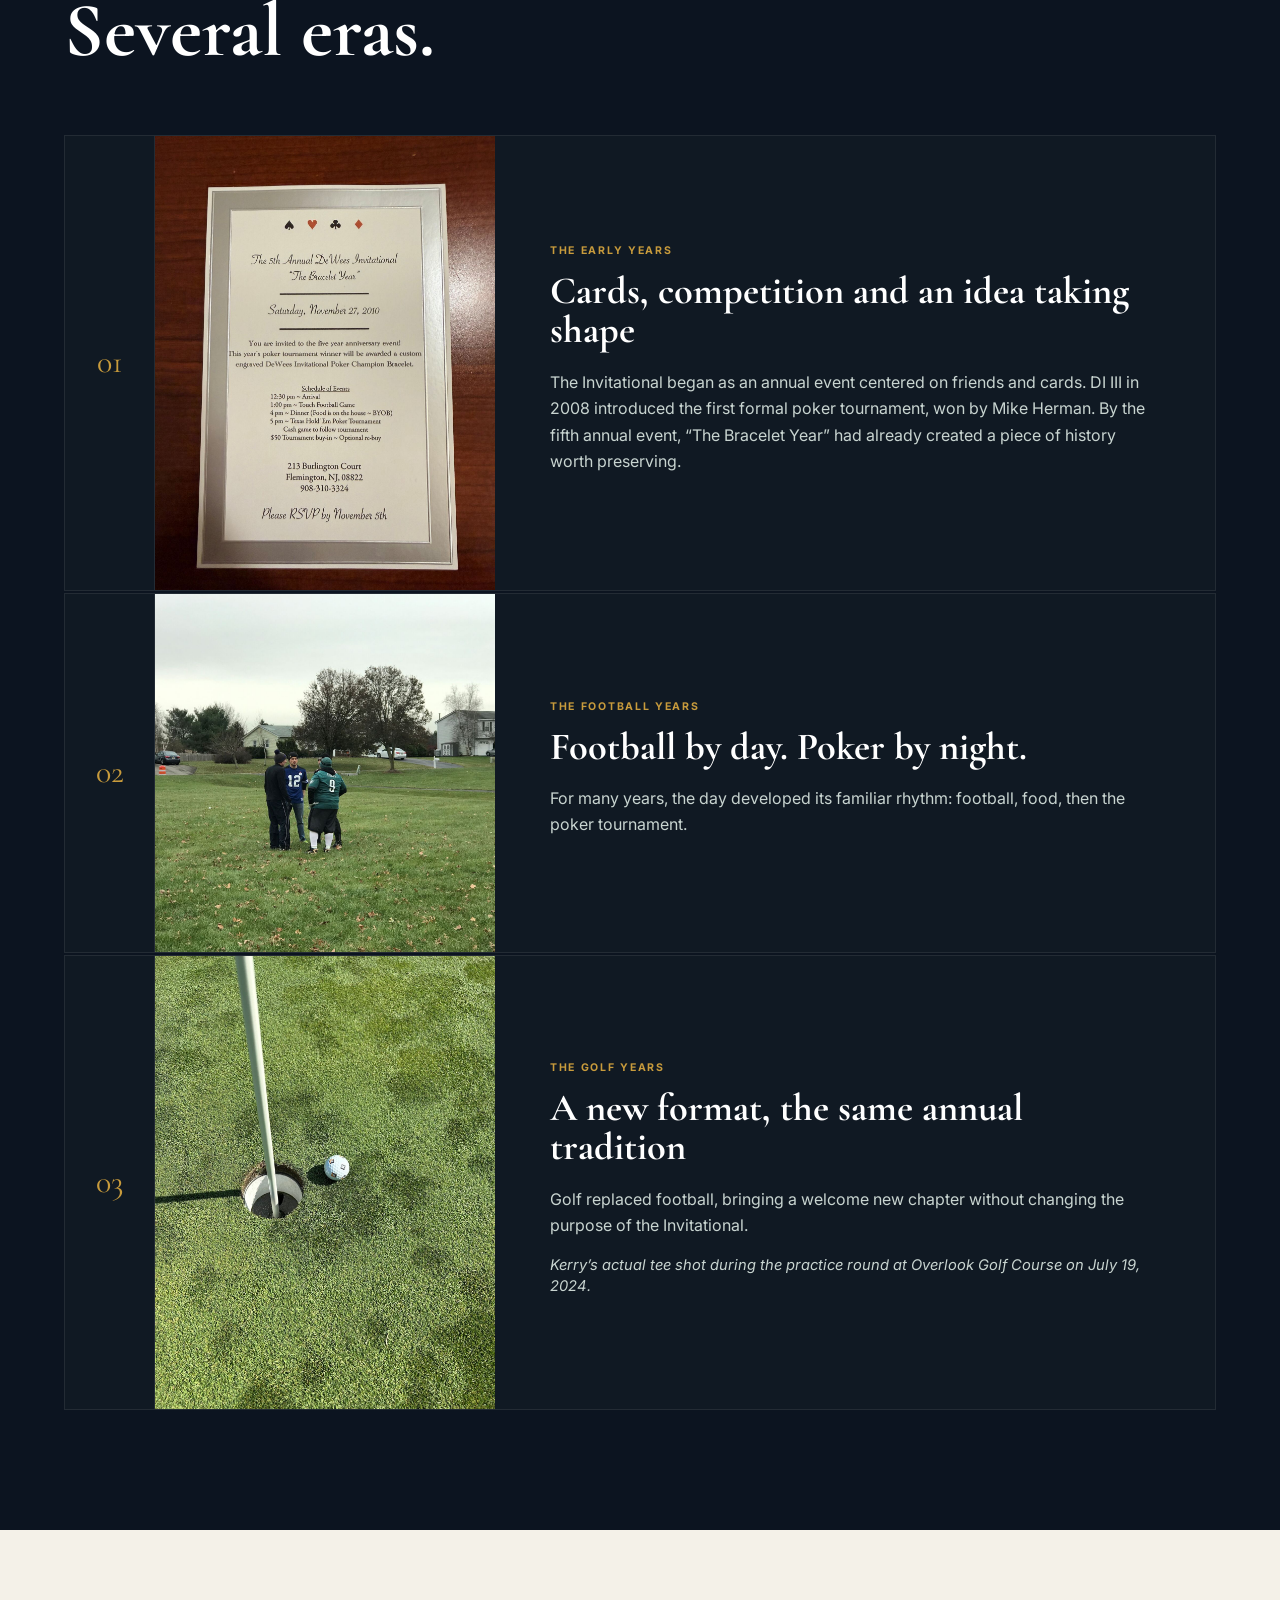
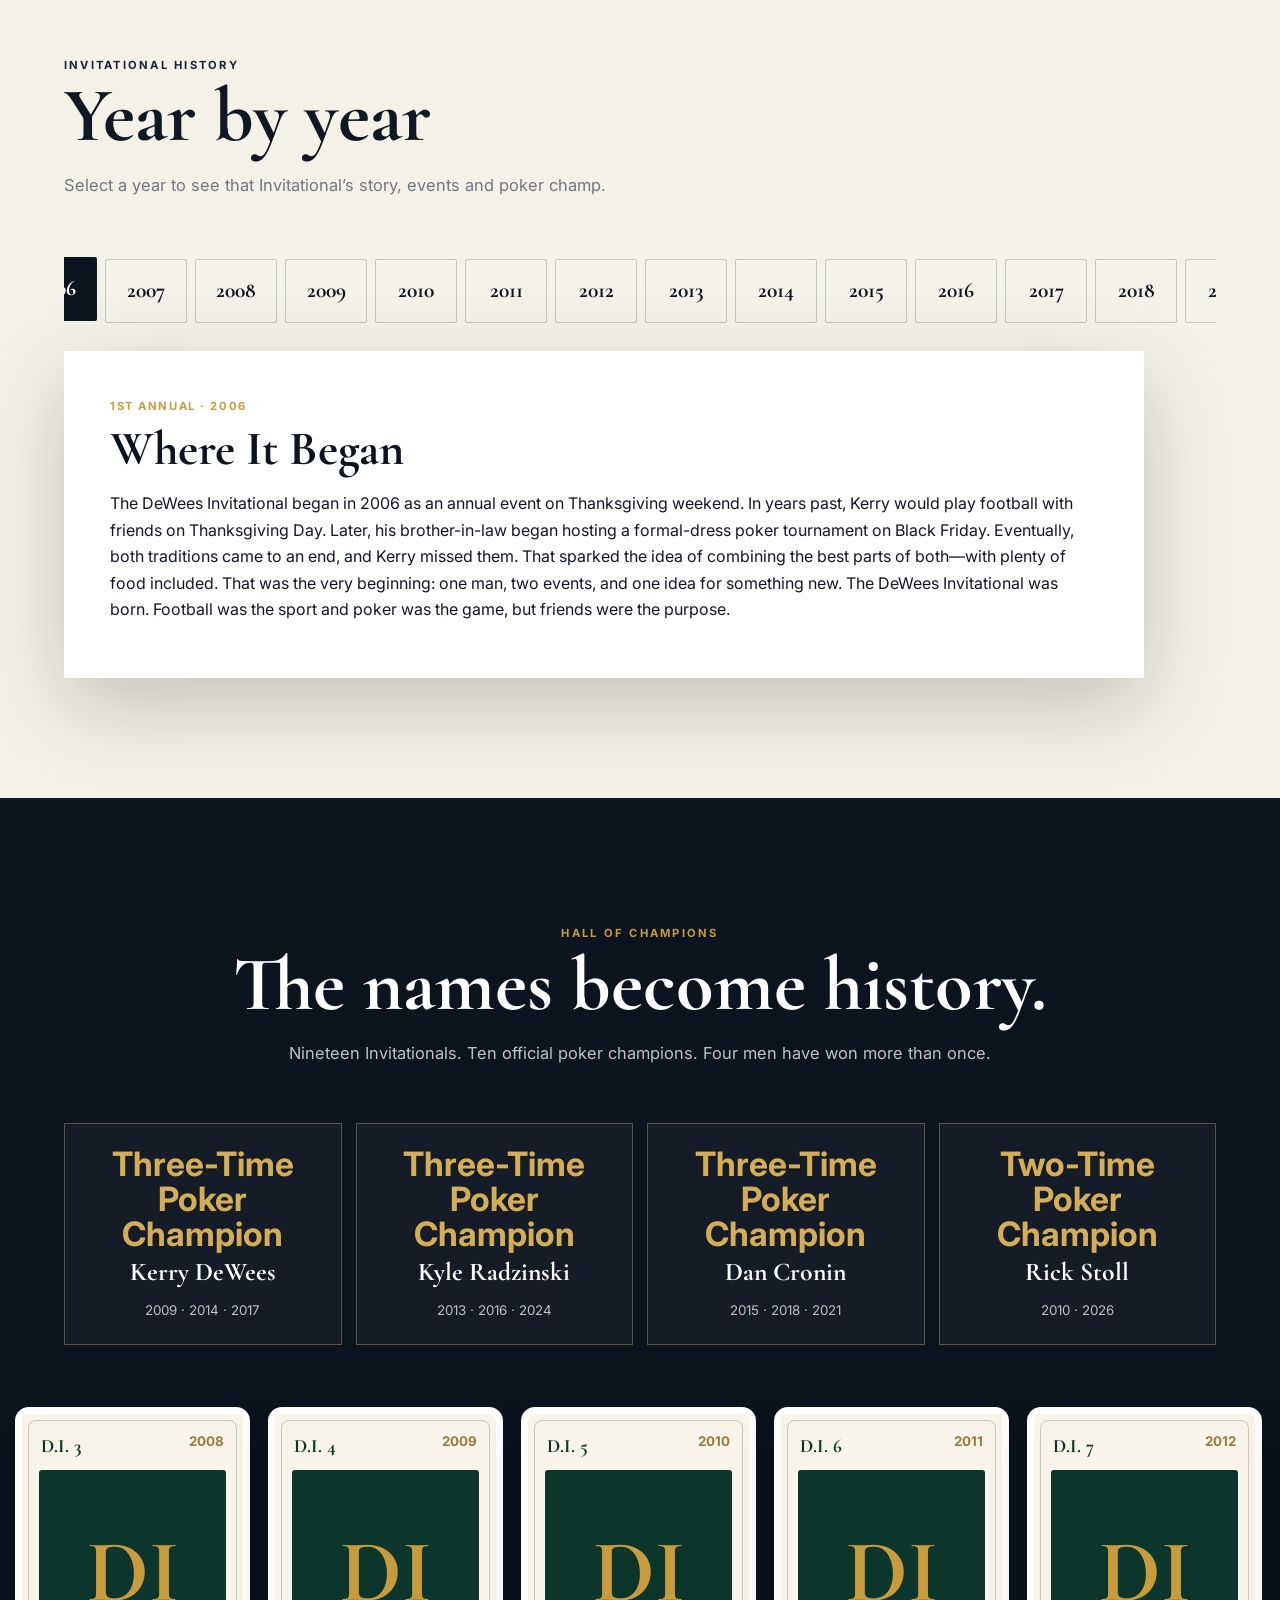
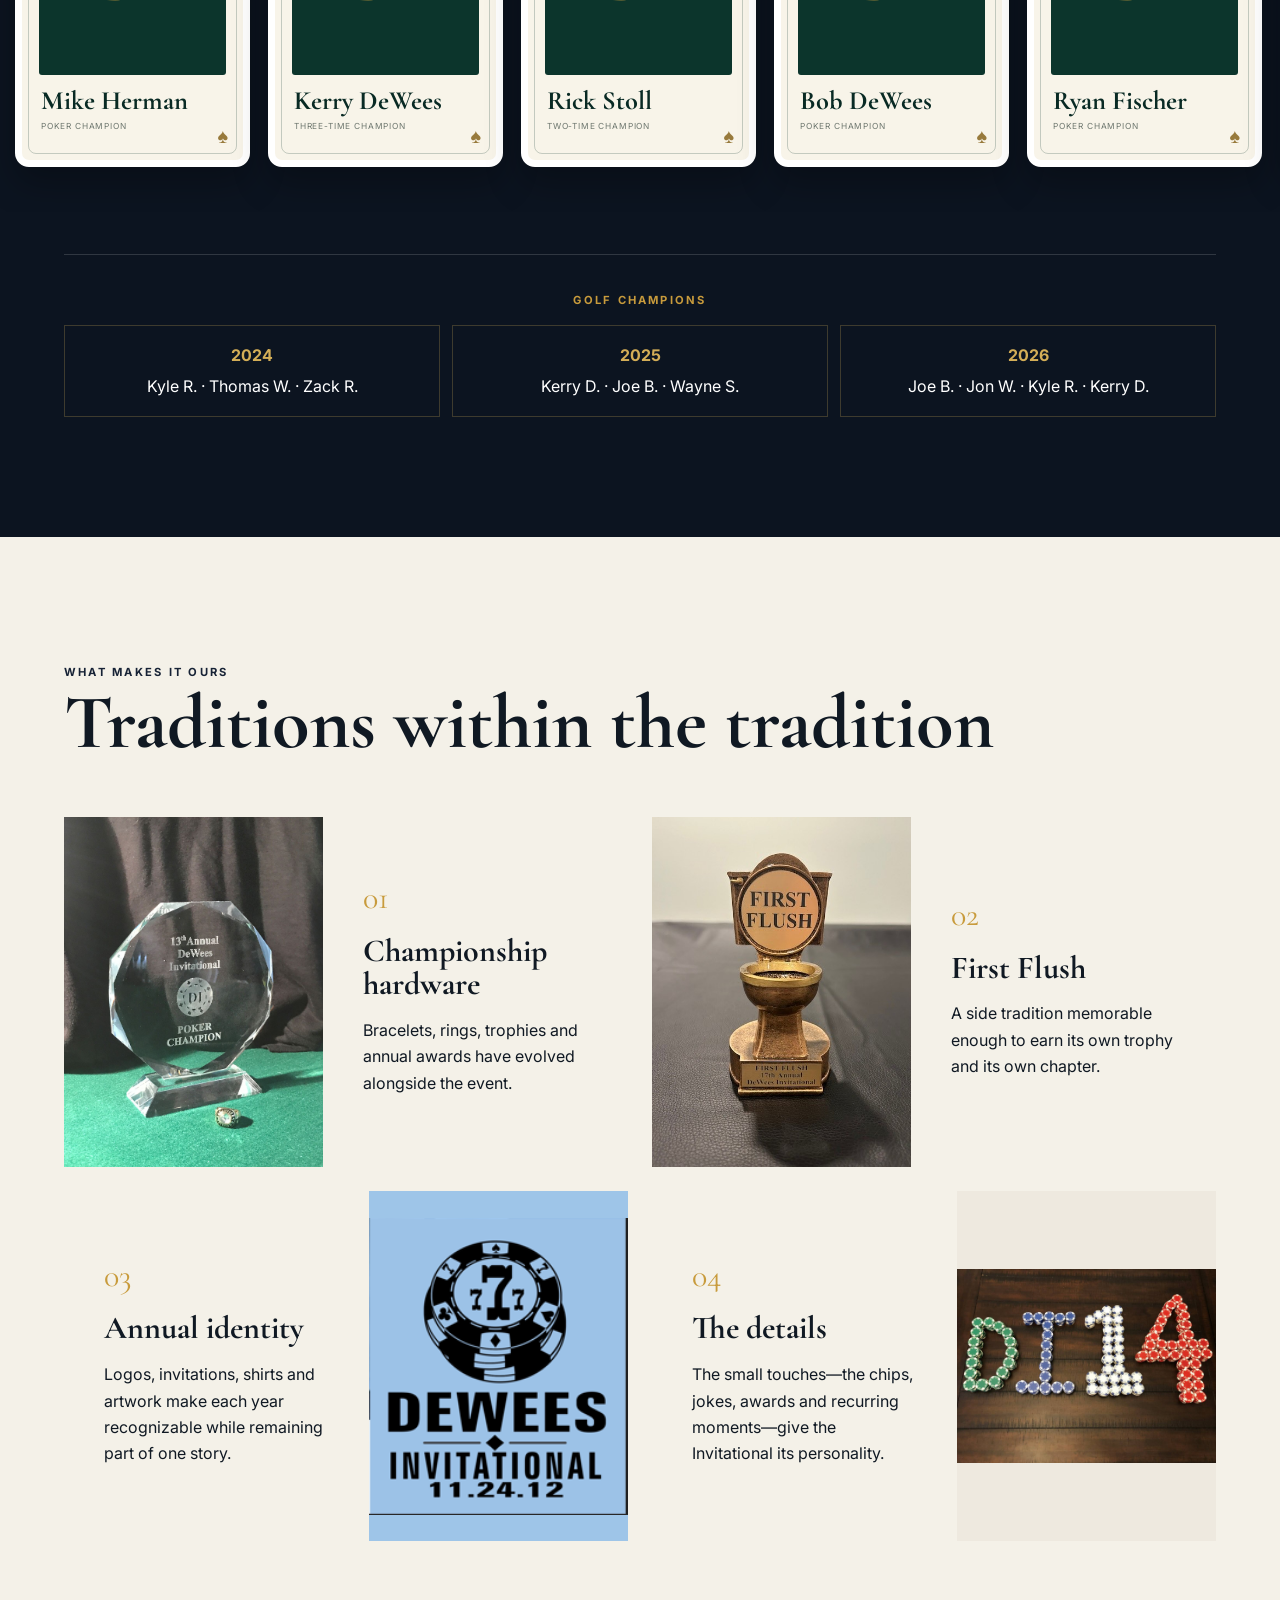
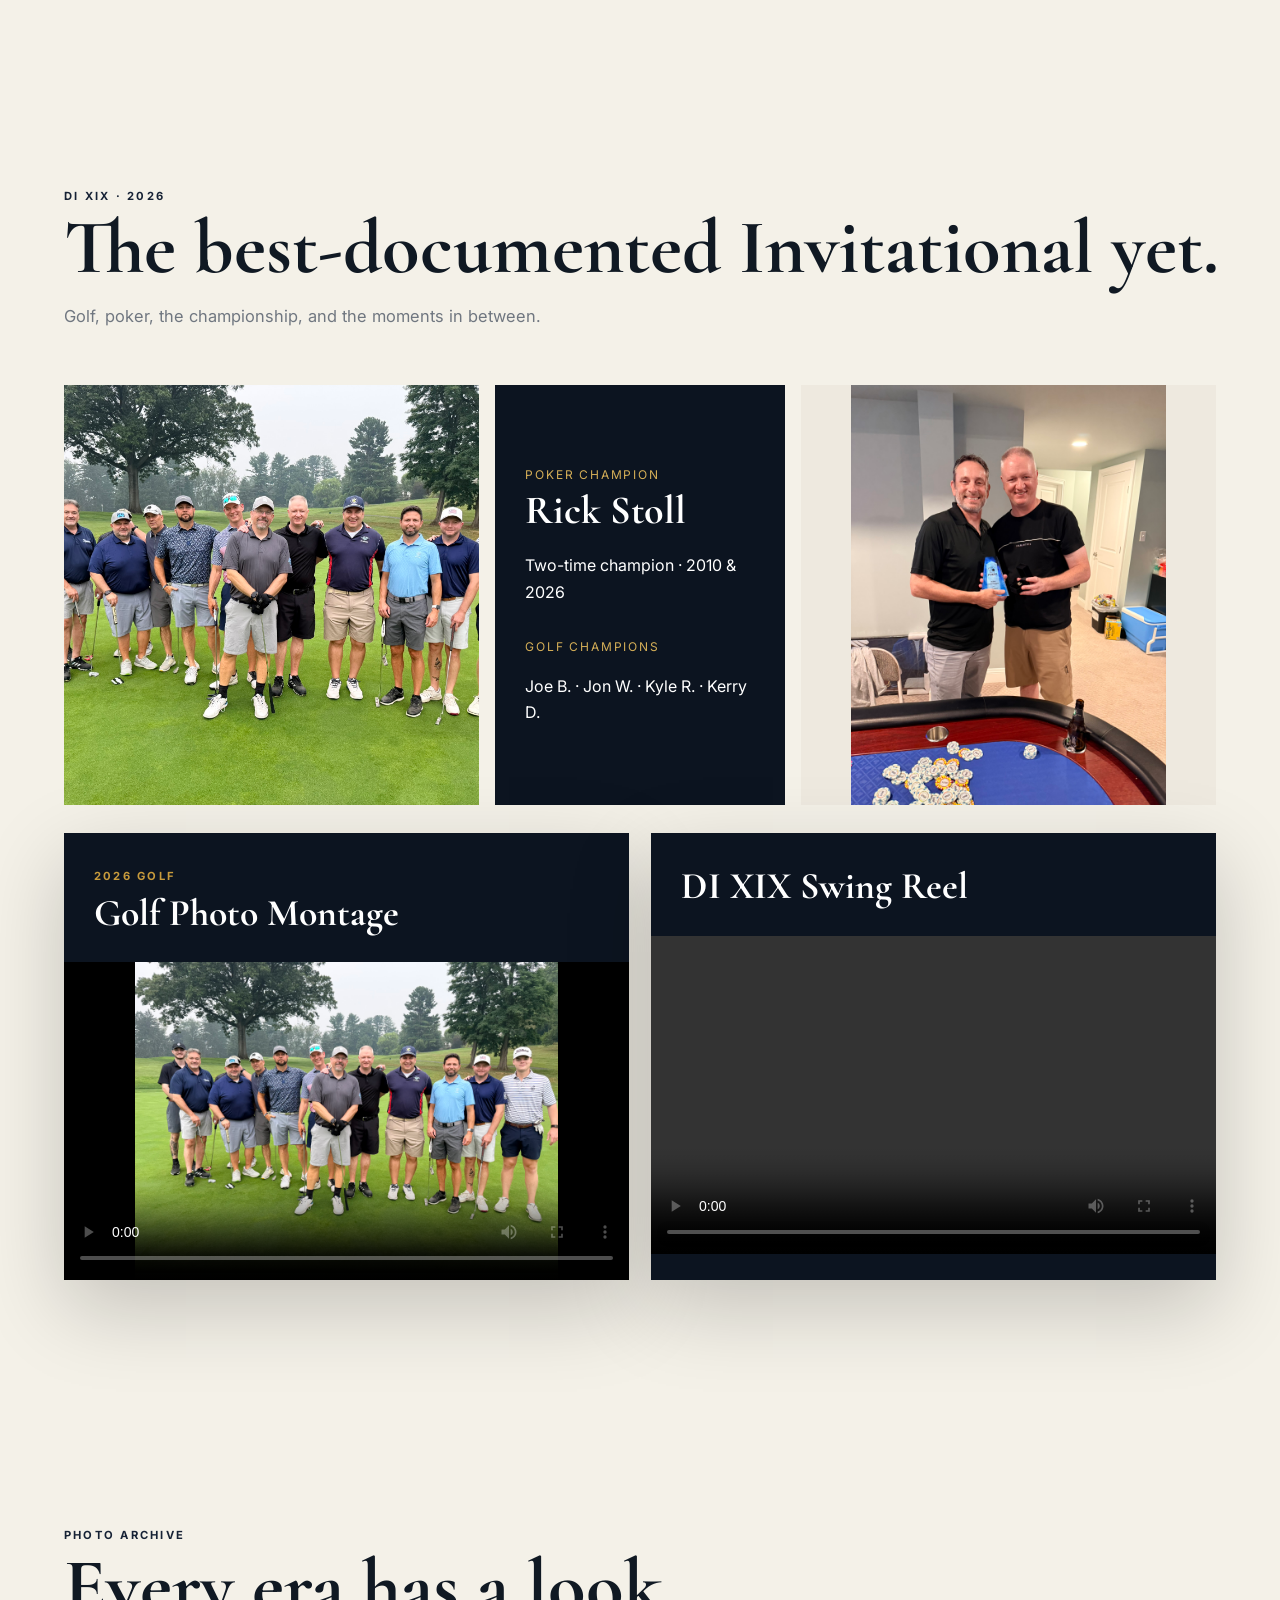
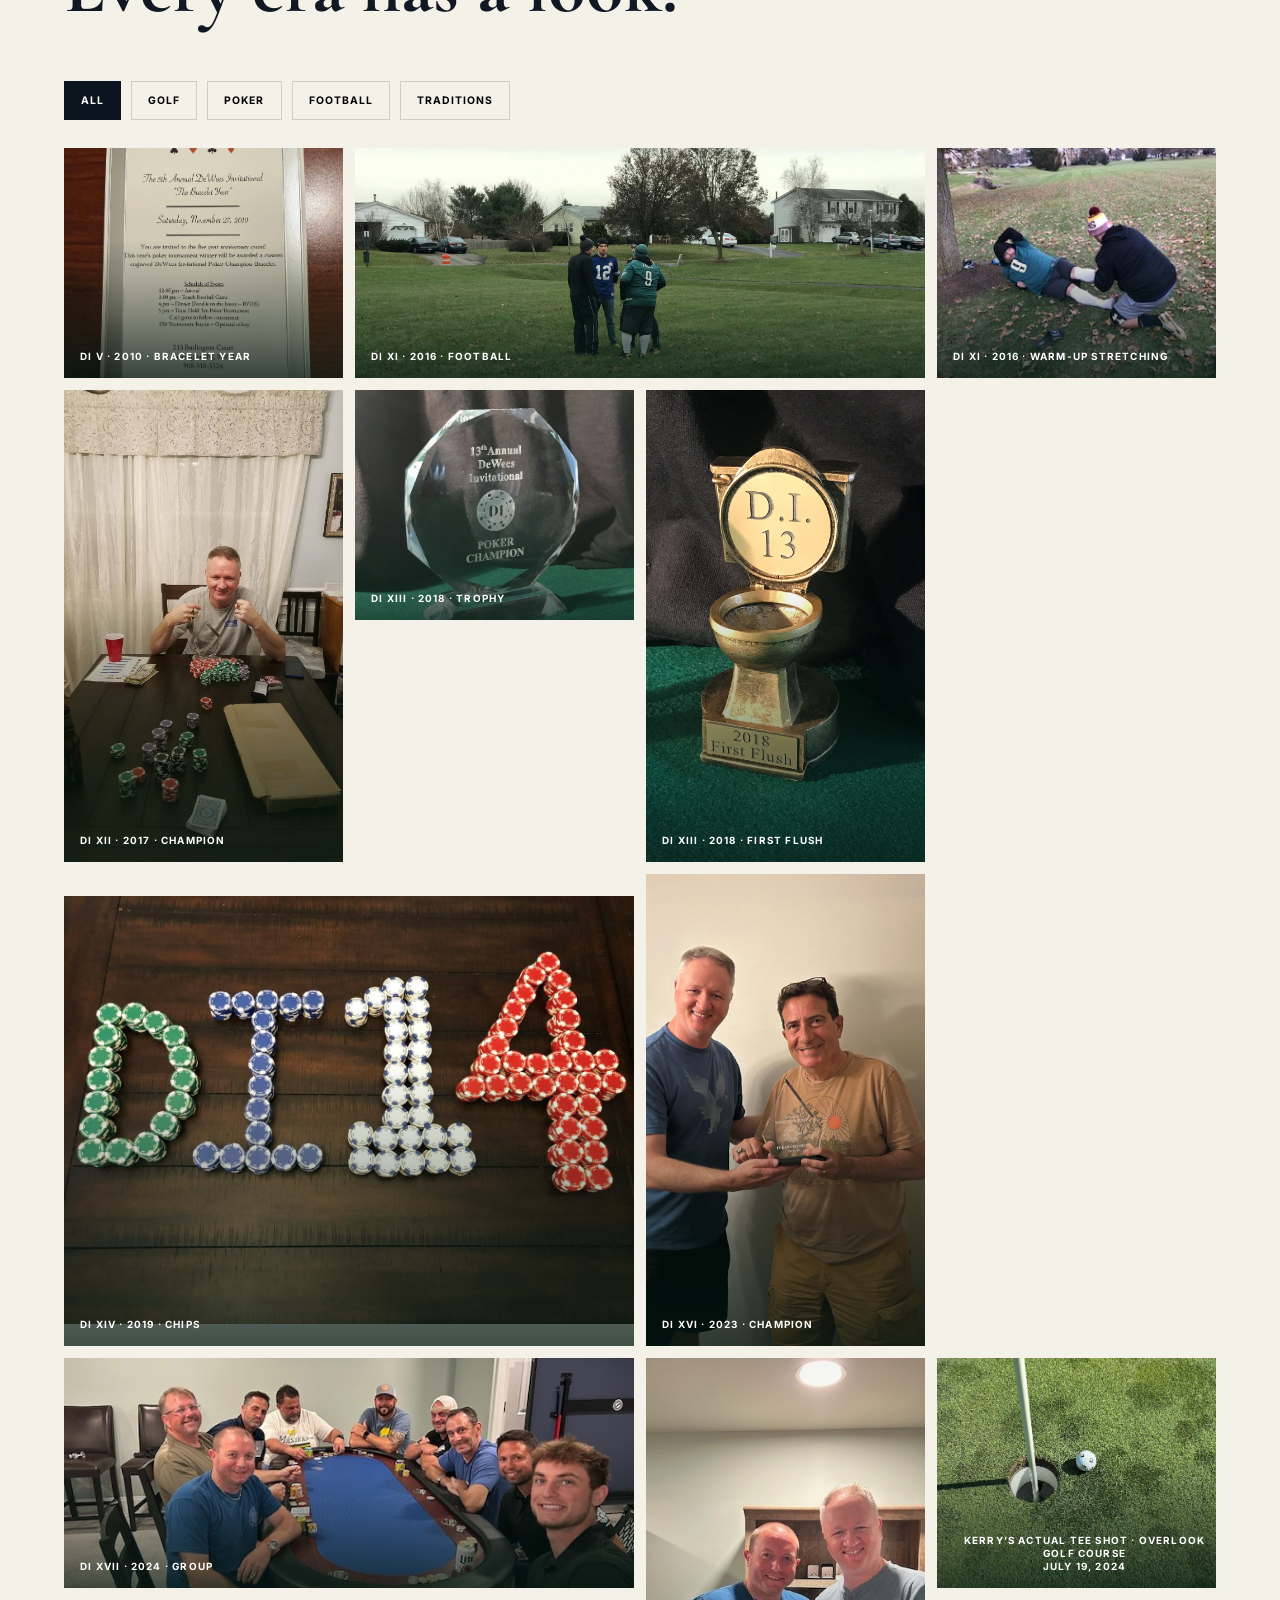
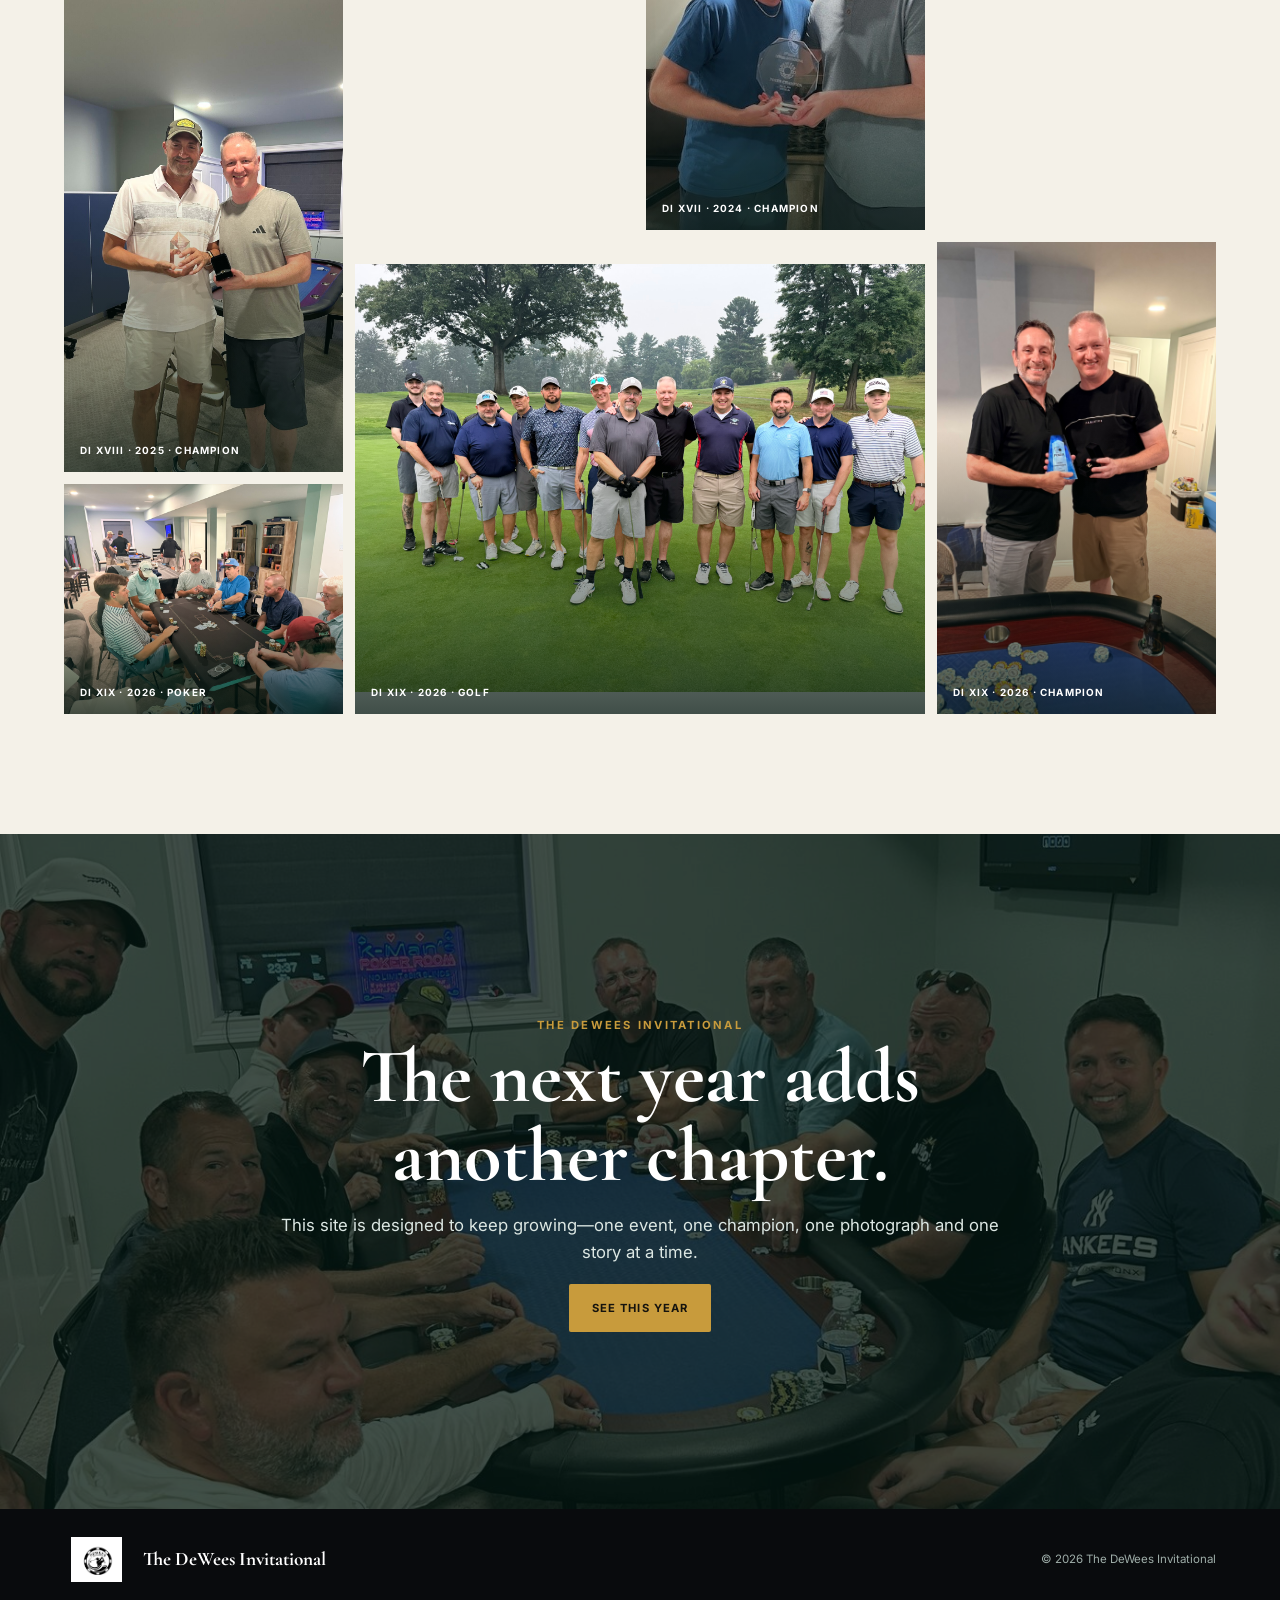
==== commit 32f89cd7: "Add files via upload" ====
--- a/index.html
+++ b/index.html
@@ -13,7 +13,7 @@
   <link rel="preconnect" href="https://fonts.googleapis.com">
   <link rel="preconnect" href="https://fonts.gstatic.com" crossorigin>
   <link href="https://fonts.googleapis.com/css2?family=Cormorant+Garamond:wght@600;700&family=Inter:wght@400;500;600;700&display=swap" rel="stylesheet">
-  <link rel="stylesheet" href="styles.css?v=round4">
+  <link rel="stylesheet" href="styles.css?v=round6">
 </head>
 <body>
   <div class="page-loader" aria-hidden="true">
@@ -72,6 +72,10 @@
         <span class="eyebrow gold-text">The Invitational</span>
         <h2>More than a tournament.</h2>
         <p class="large-copy">The DeWees Invitational has never been defined by one game. It has grown from cards, to football and poker, to golf and poker—changing with the years while preserving the reason it began.</p>
+        <div class="home-origin-story">
+          <h3>Where It Began</h3>
+          <p>The DeWees Invitational began in 2006 as an annual event on Thanksgiving weekend. In years past, Kerry would play football with friends on Thanksgiving Day. Later, his brother-in-law began hosting a formal-dress poker tournament on Black Friday. Eventually, both traditions came to an end, and Kerry missed them. That sparked the idea of combining the best parts of both—with plenty of food included. That was the very beginning: one man, two events, and one idea for something new. The DeWees Invitational was born. Football was the sport and poker was the game, but friends were the purpose.</p>
+        </div>
         <p>The heart of the Invitational is the annual gathering itself: a group of friends, genuine competition, plenty of laughter, and stories that become part of the next year’s event.</p>
         <a class="text-link" href="#story">Read the story <span>→</span></a>
       </div>
@@ -191,13 +195,13 @@
       </div>
       <div class="video-features reveal">
         <article class="video-feature">
-          <div class="video-copy"><span class="eyebrow gold-text">2026 Golf</span><h3>Golf Photo Montage</h3><p>The final DI XIX golf photo montage with the approved arena-rock soundtrack.</p></div>
+          <div class="video-copy"><span class="eyebrow gold-text">2026 Golf</span><h3>Golf Photo Montage</h3></div>
           <video controls playsinline loop preload="metadata" poster="assets/years/2026/img-1430.jpeg">
             <source src="assets/videos/di-2026-golf-montage.mp4" type="video/mp4">
           </video>
         </article>
         <article class="video-feature">
-          <div class="video-copy"><span class="eyebrow gold-text">Tee Shots</span><h3>DI XIX Swing Reel</h3><p>The locked 2026 rapid-fire tee-shot reel.</p></div>
+          <div class="video-copy"><h3>DI XIX Swing Reel</h3></div>
           <video class="swing-reel-video" controls playsinline preload="metadata">
             <source src="assets/videos/di-2026-swing-reel.mp4" type="video/mp4">
           </video>
@@ -220,7 +224,7 @@
       <div class="masonry" id="masonry">
         <button class="gallery-item" data-cat="traditions" data-src="assets/years/2010/bracelet-year-invite-copy-copy-copy.jpg"><img src="assets/years/2010/bracelet-year-invite-copy-copy-copy.jpg" alt="2010 Bracelet Year invitation" loading="lazy"><span>DI V · 2010 · Bracelet Year</span></button>
         <button class="gallery-item wide" data-cat="football" data-src="assets/years/2016/11th-di-football-pic-1-copy-copy-copy.jpg"><img src="assets/years/2016/11th-di-football-pic-1-copy-copy-copy.jpg" alt="2016 DeWees Invitational football" loading="lazy"><span>DI XI · 2016 · Football</span></button>
-        <button class="gallery-item" data-cat="traditions" data-src="assets/years/2016/football-injury.jpg"><img src="assets/years/2016/football-injury.jpg" alt="2016 football injury" loading="lazy"><span>DI XI · 2016 · Football Injury</span></button>
+        <button class="gallery-item" data-cat="traditions" data-src="assets/years/2016/football-injury.jpg"><img src="assets/years/2016/football-injury.jpg" alt="2016 warm-up stretching" loading="lazy"><span>DI XI · 2016 · Warm-Up Stretching</span></button>
         <button class="gallery-item tall" data-cat="poker" data-src="assets/years/2017/12th-winner-pic.jpg"><img src="assets/years/2017/12th-winner-pic.jpg" alt="2017 champion presentation" loading="lazy"><span>DI XII · 2017 · Champion</span></button>
         <button class="gallery-item" data-cat="traditions" data-src="assets/years/2018/13th-trophy.jpg"><img src="assets/years/2018/13th-trophy.jpg" alt="2018 trophy" loading="lazy"><span>DI XIII · 2018 · Trophy</span></button>
         <button class="gallery-item tall" data-cat="traditions" data-src="assets/years/2018/di-13-ff-copy-copy-copy.jpg"><img src="assets/years/2018/di-13-ff-copy-copy-copy.jpg" alt="2018 First Flush" loading="lazy"><span>DI XIII · 2018 · First Flush</span></button>
@@ -228,7 +232,7 @@
         <button class="gallery-item tall" data-cat="poker" data-src="assets/years/2023/di-16th-winner-lee-d-copy-2.jpg"><img src="assets/years/2023/di-16th-winner-lee-d-copy-2.jpg" alt="2023 Lee D. champion presentation" loading="lazy"><span>DI XVI · 2023 · Champion</span></button>
         <button class="gallery-item wide" data-cat="poker" data-src="assets/years/2024/dixvii-group-pic.jpg"><img src="assets/years/2024/dixvii-group-pic.jpg" alt="2024 DI XVII group" loading="lazy"><span>DI XVII · 2024 · Group</span></button>
         <button class="gallery-item tall" data-cat="poker" data-src="assets/years/2024/dixviikyle-trophy.jpg"><img src="assets/years/2024/dixviikyle-trophy.jpg" alt="2024 Kyle Radzinski champion" loading="lazy"><span>DI XVII · 2024 · Champion</span></button>
-        <button class="gallery-item" data-cat="golf" data-src="assets/years/2025/di-18-practice-rd-kerry-tee-shot.jpg"><img src="assets/years/2025/di-18-practice-rd-kerry-tee-shot.jpg" alt="Kerry's actual tee shot during the practice round at Overlook Golf Course on July 19, 2024" loading="lazy"><span>Kerry’s actual tee shot · Overlook Golf Course · July 19, 2024</span></button>
+        <button class="gallery-item" data-cat="golf" data-src="assets/years/2025/di-18-practice-rd-kerry-tee-shot.jpg"><img src="assets/years/2025/di-18-practice-rd-kerry-tee-shot.jpg" alt="Kerry's actual tee shot during the practice round at Overlook Golf Course on July 19, 2024" loading="lazy"><span class="tee-shot-caption">Kerry’s actual tee shot · Overlook Golf Course<br>July 19, 2024</span></button>
         <button class="gallery-item tall" data-cat="poker" data-src="assets/years/2025/di-18-winner-rob-knarr.jpg"><img src="assets/years/2025/di-18-winner-rob-knarr.jpg" alt="2025 Rob Knarr champion" loading="lazy"><span>DI XVIII · 2025 · Champion</span></button>
         <button class="gallery-item wide golf-wide-fill" data-cat="golf" data-src="assets/years/2026/img-1430.jpeg"><img src="assets/years/2026/img-1430.jpeg" alt="2026 golf group" loading="lazy"><span>DI XIX · 2026 · Golf</span></button>
         <button class="gallery-item tall" data-cat="poker" data-src="assets/years/2026/img-1485-full.jpeg"><img src="assets/years/2026/img-1485-full.jpeg" alt="2026 Rick Stoll champion" loading="lazy"><span>DI XIX · 2026 · Champion</span></button>
@@ -263,10 +267,10 @@
     <div class="modal-grid">
       <div><small>Date</small><strong>July 17, 2027 · 9:00 AM</strong></div>
       <div><small>Location</small><strong data-field="eventLocation">Pennsylvania</strong></div>
-      <div><small>Golf</small><strong>Details to be added</strong></div>
-      <div><small>Poker</small><strong>Details to be added</strong></div>
-    </div>
-    <p>The complete schedule, attendees, golf format, poker structure, directions and announcements will live here once confirmed.</p>
+      <div><small>Golf</small><strong class="modal-multiline">Conestoga Country Club<br>Lancaster, PA</strong></div>
+      <div><small>Poker</small><strong>Texas Hold’Em Tournament</strong></div>
+      <div><small>Food</small><strong>Top-Level Catered Dinner at Kerry’s House</strong></div>
+    </div>
   </dialog>
 
   <dialog id="lightbox" class="lightbox">
@@ -293,6 +297,6 @@
   </dialog>
 
   <script src="data.js?v=round4"></script>
-  <script src="app.js?v=round4"></script>
+  <script src="app.js?v=round6"></script>
 </body>
 </html>
--- a/styles.css
+++ b/styles.css
@@ -592,3 +592,31 @@
 .gallery-item.golf-wide-fill{background:transparent}
 .gallery-item.golf-wide-fill img{width:100%;height:100%;object-fit:cover;object-position:center center;background:transparent}
 .gallery-item.golf-wide-fill:hover img{transform:scale(1.03)}
+
+/* Round 5: preserve the complete 2019 chips and 2026 golf photos in the gallery. */
+.gallery-item.chips-fill,
+.gallery-item.golf-wide-fill{
+  grid-row:span 2;
+  background:transparent;
+}
+.gallery-item.chips-fill img,
+.gallery-item.golf-wide-fill img{
+  width:100%;
+  height:100%;
+  object-fit:contain;
+  object-position:center center;
+  background:transparent;
+}
+.gallery-item.chips-fill:hover img,
+.gallery-item.golf-wide-fill:hover img{
+  transform:none;
+}
+
+/* Round 6 approved changes */
+.home-origin-story{margin:28px 0 22px}
+.home-origin-story h3{font-family:"Cormorant Garamond",serif;font-size:clamp(2rem,3vw,3rem);margin:0 0 14px}
+.repeat-champion{text-align:center}
+.repeat-champion b{display:block;text-align:center;line-height:1.05}
+.repeat-champion strong,.repeat-champion small{display:block;text-align:center}
+.modal-multiline{display:block;text-align:left;line-height:1.45}
+.tee-shot-caption{line-height:1.35}
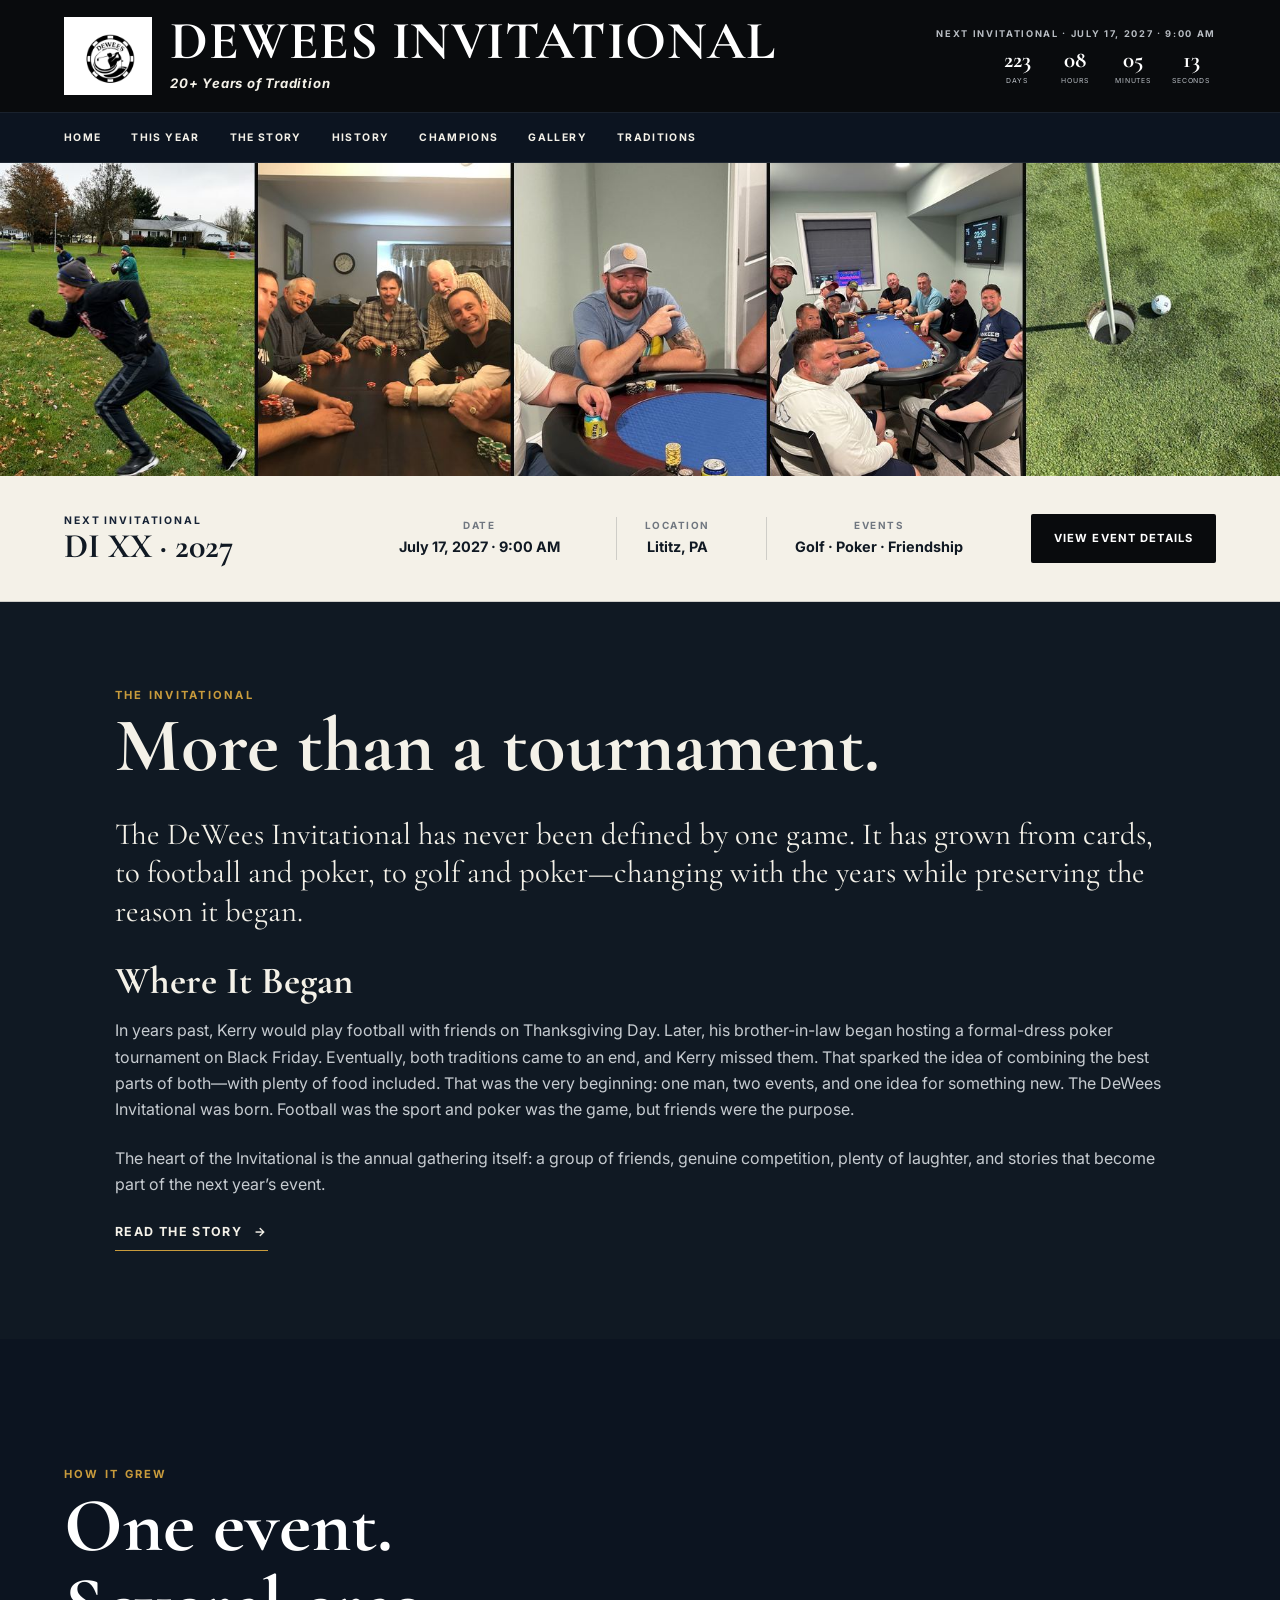
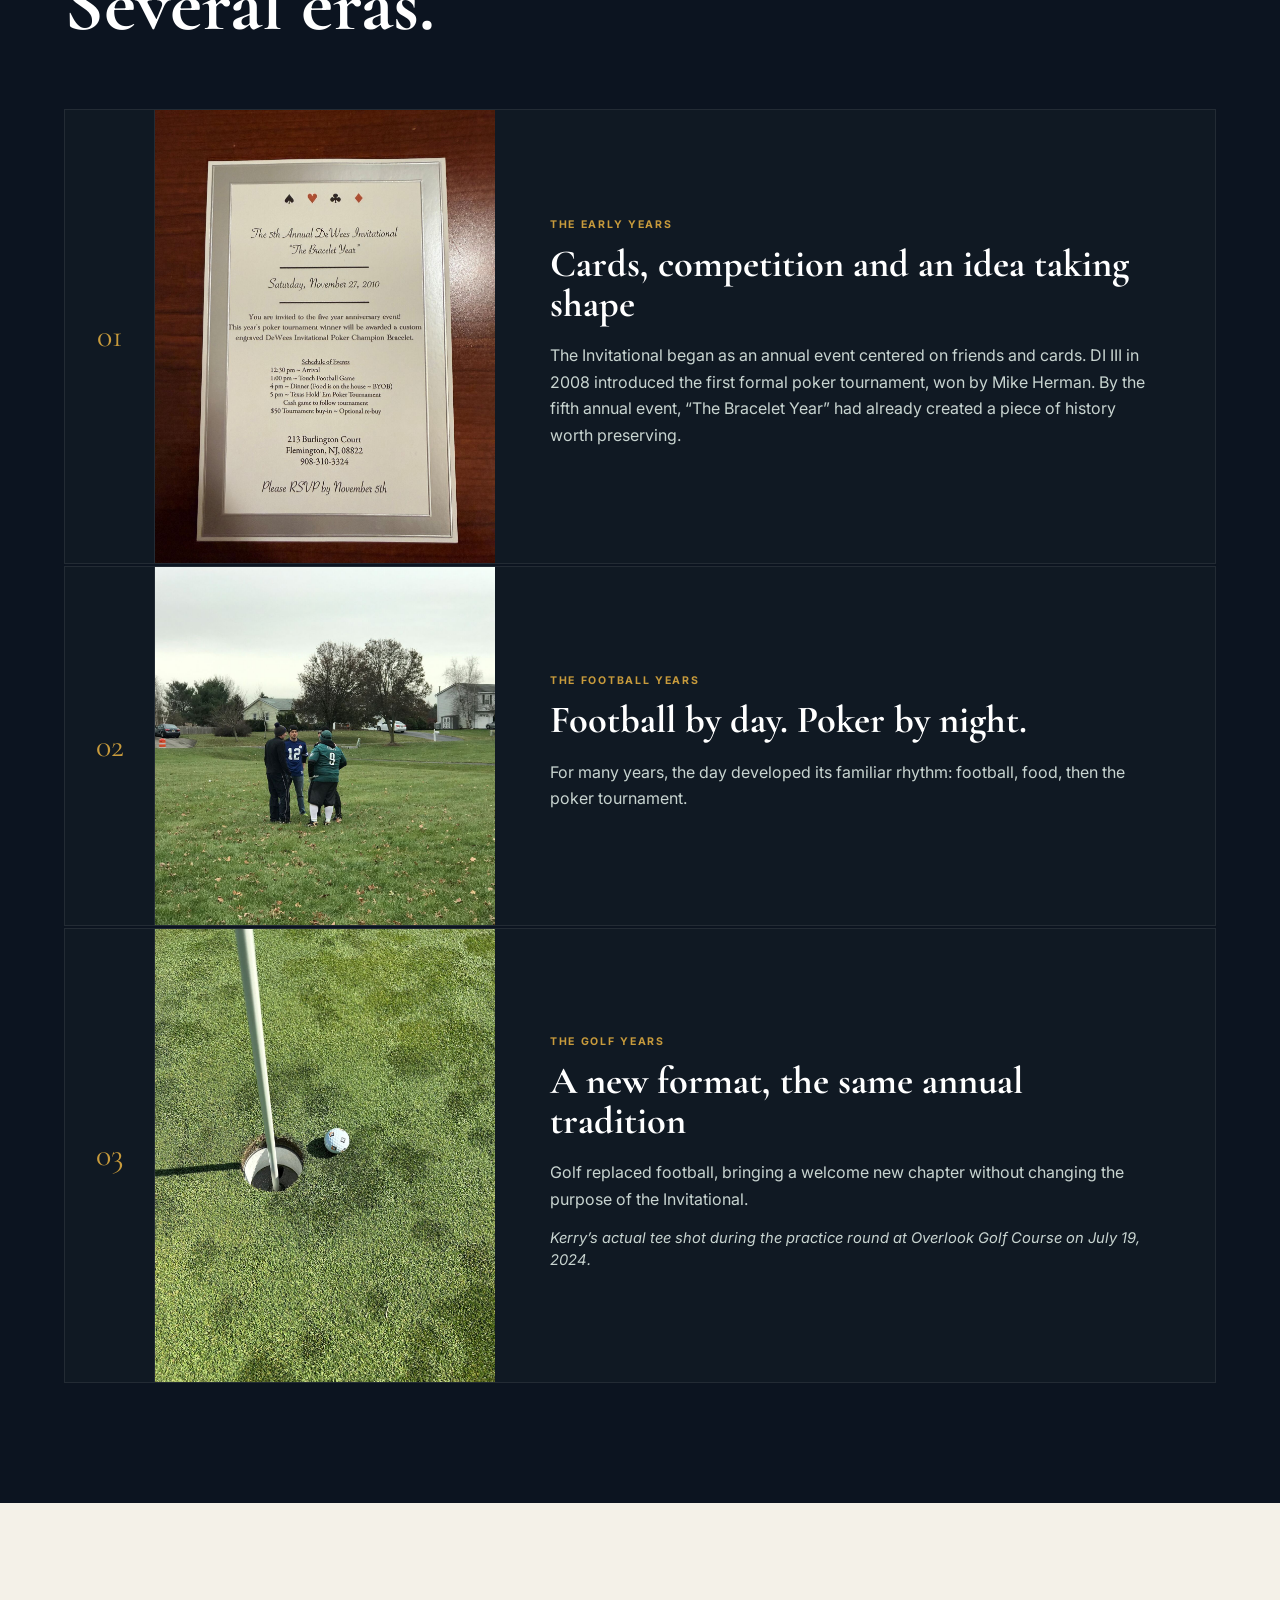
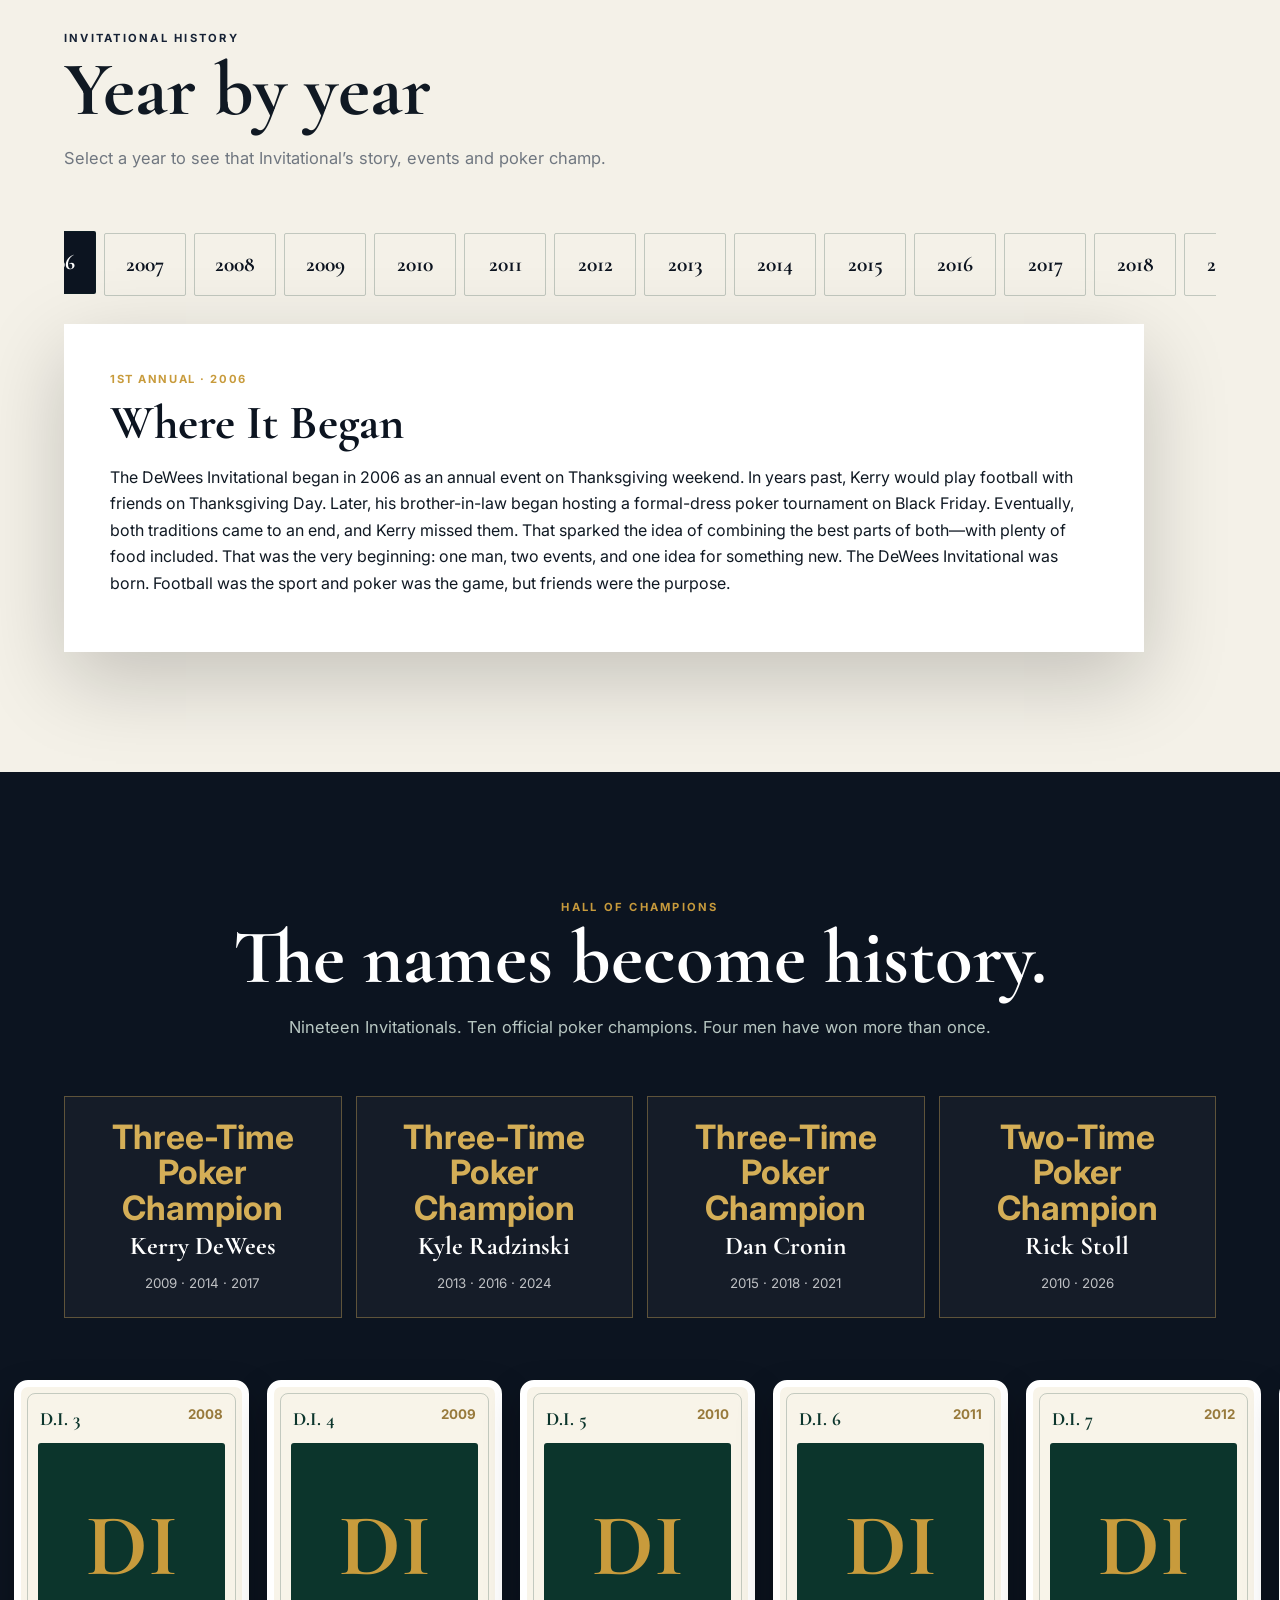
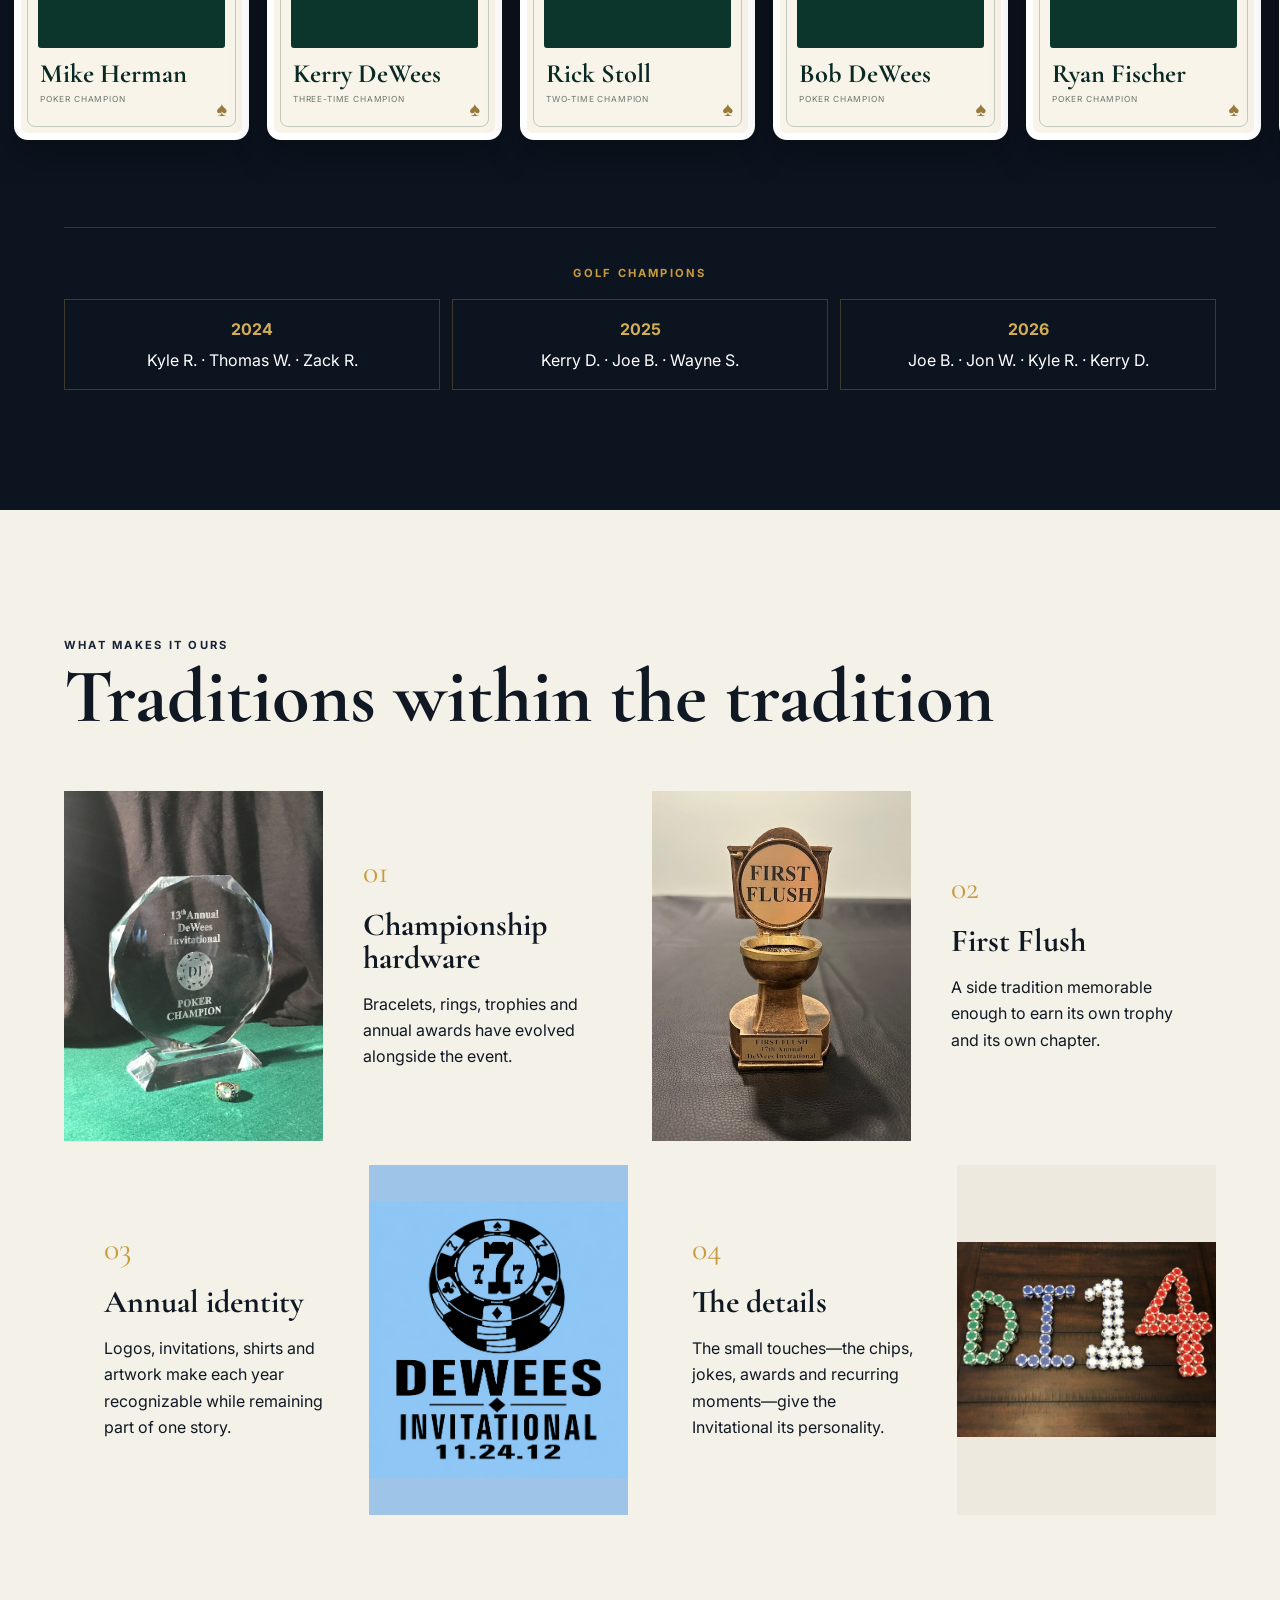
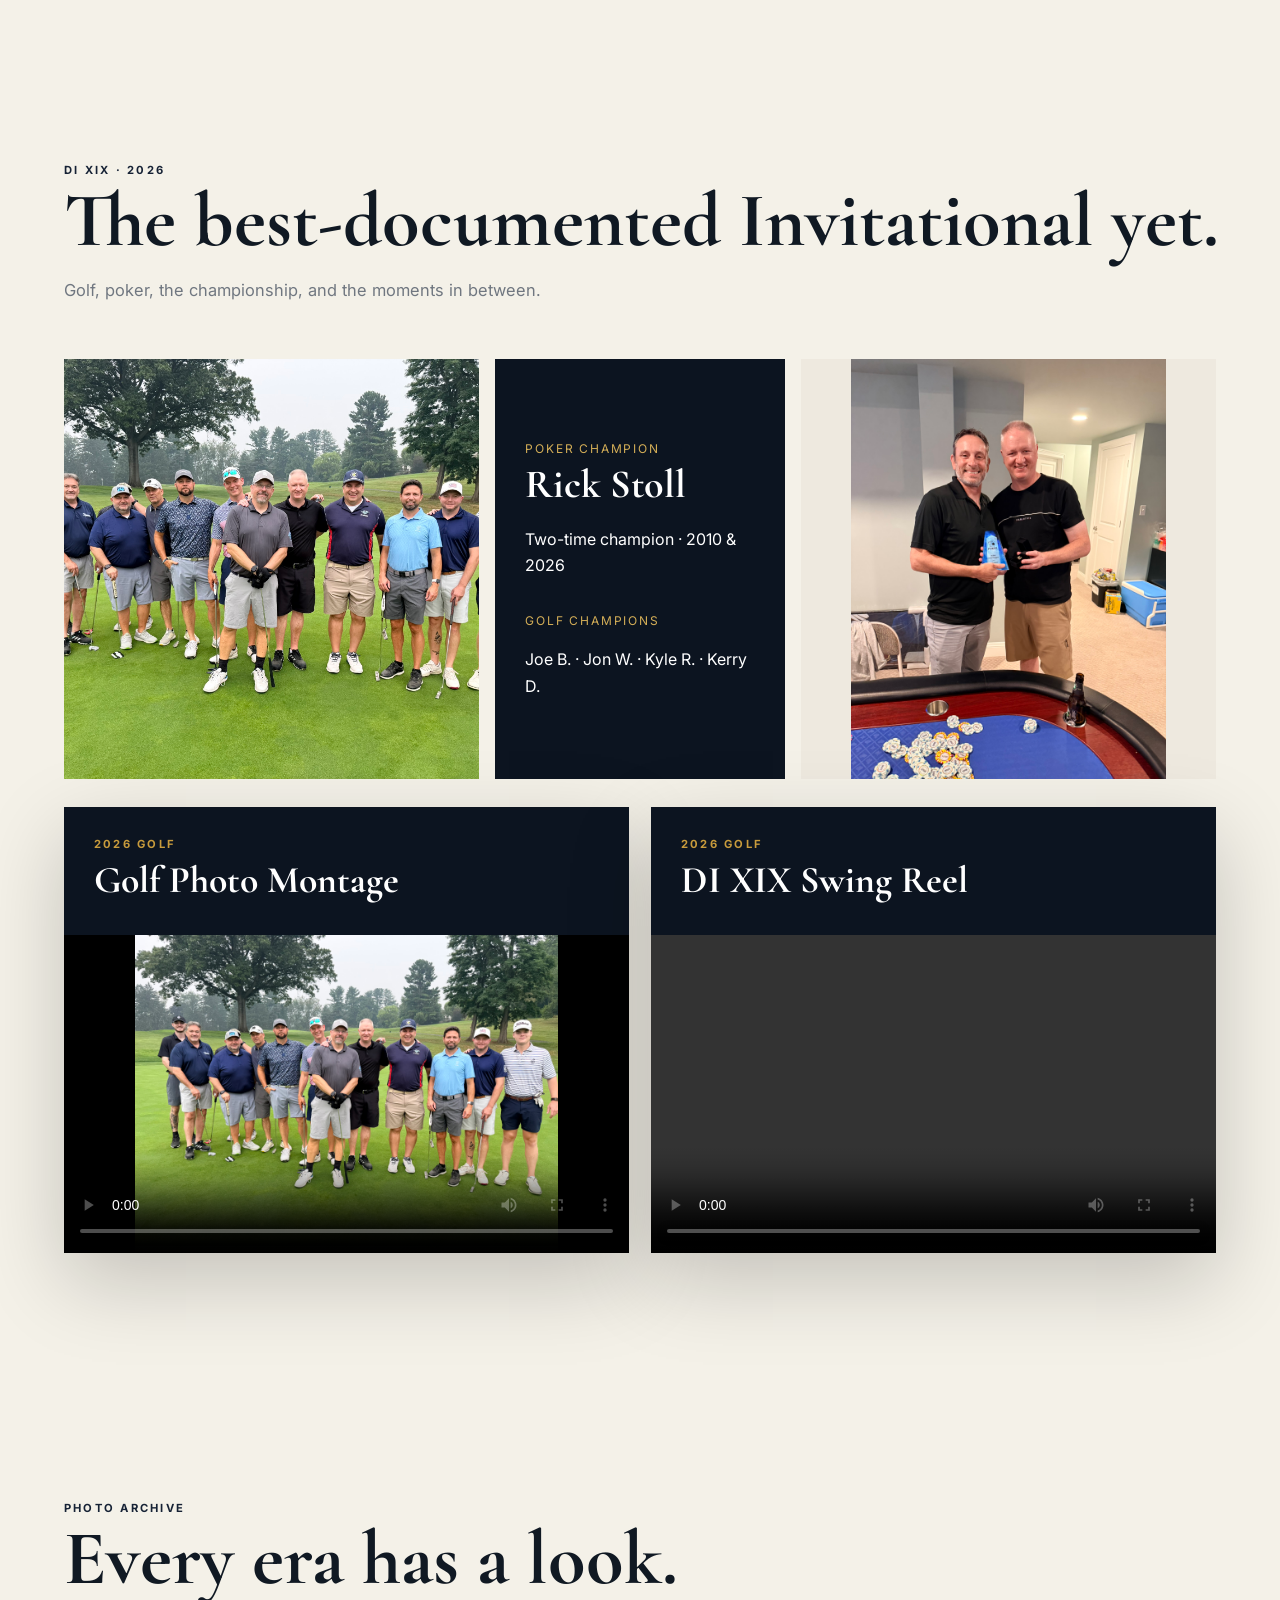
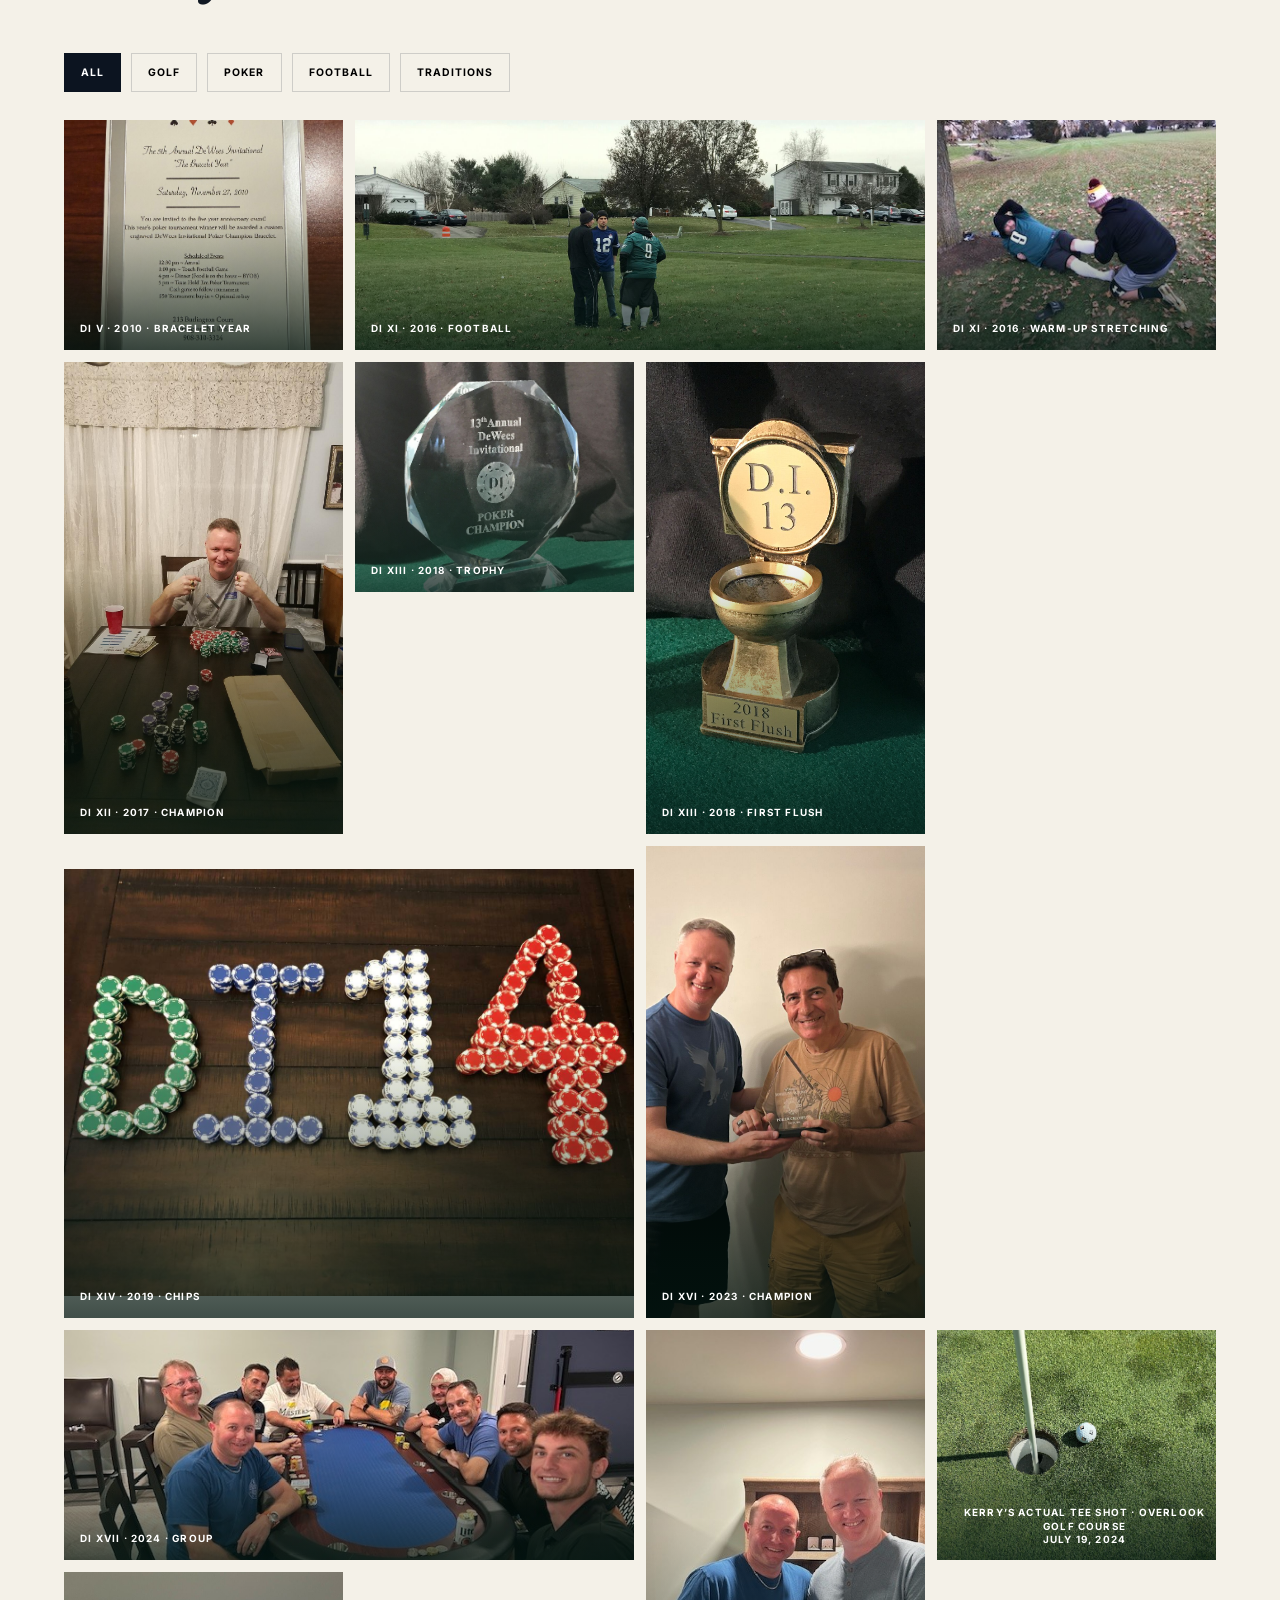
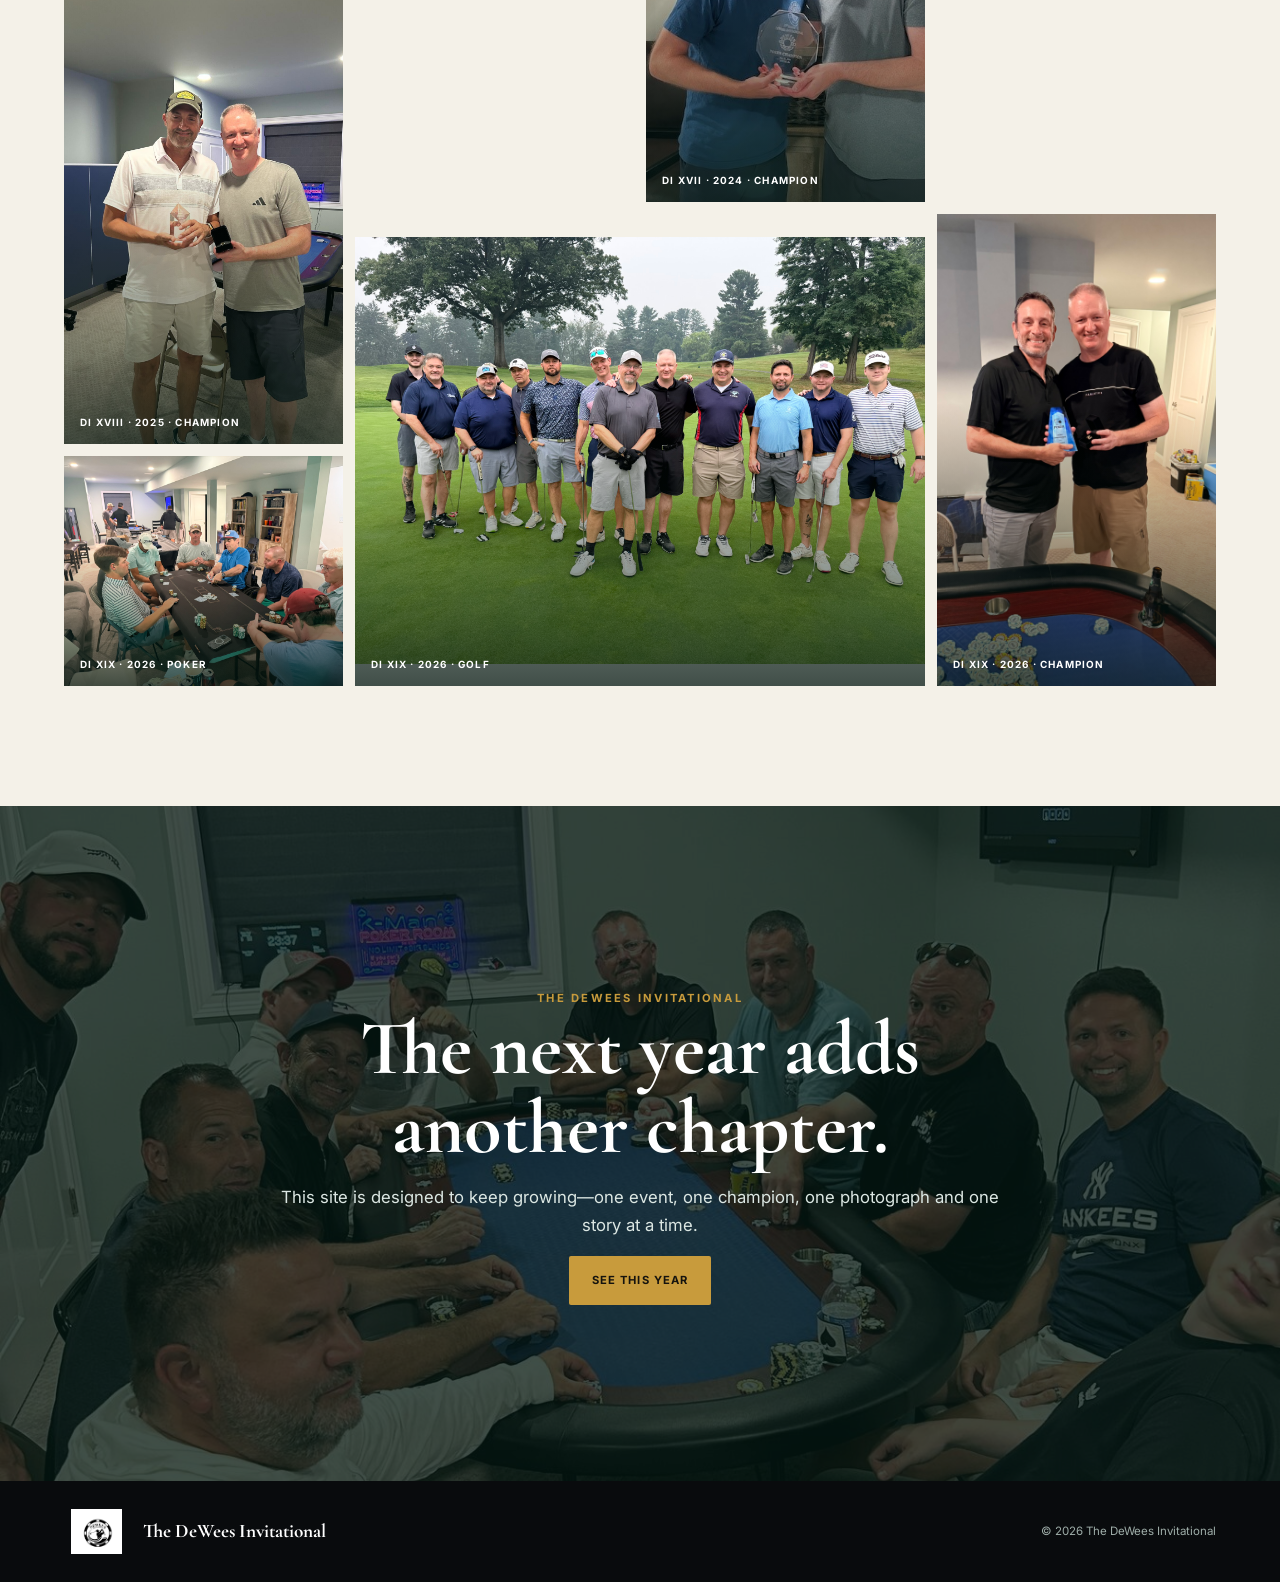
==== commit 355f6e07: "Add files via upload" ====
--- a/index.html
+++ b/index.html
@@ -74,7 +74,7 @@
         <p class="large-copy">The DeWees Invitational has never been defined by one game. It has grown from cards, to football and poker, to golf and poker—changing with the years while preserving the reason it began.</p>
         <div class="home-origin-story">
           <h3>Where It Began</h3>
-          <p>The DeWees Invitational began in 2006 as an annual event on Thanksgiving weekend. In years past, Kerry would play football with friends on Thanksgiving Day. Later, his brother-in-law began hosting a formal-dress poker tournament on Black Friday. Eventually, both traditions came to an end, and Kerry missed them. That sparked the idea of combining the best parts of both—with plenty of food included. That was the very beginning: one man, two events, and one idea for something new. The DeWees Invitational was born. Football was the sport and poker was the game, but friends were the purpose.</p>
+          <p>In years past, Kerry would play football with friends on Thanksgiving Day. Later, his brother-in-law began hosting a formal-dress poker tournament on Black Friday. Eventually, both traditions came to an end, and Kerry missed them. That sparked the idea of combining the best parts of both—with plenty of food included. That was the very beginning: one man, two events, and one idea for something new. The DeWees Invitational was born. Football was the sport and poker was the game, but friends were the purpose.</p>
         </div>
         <p>The heart of the Invitational is the annual gathering itself: a group of friends, genuine competition, plenty of laughter, and stories that become part of the next year’s event.</p>
         <a class="text-link" href="#story">Read the story <span>→</span></a>
@@ -201,7 +201,7 @@
           </video>
         </article>
         <article class="video-feature">
-          <div class="video-copy"><h3>DI XIX Swing Reel</h3></div>
+          <div class="video-copy"><span class="eyebrow gold-text">2026 Golf</span><h3>DI XIX Swing Reel</h3></div>
           <video class="swing-reel-video" controls playsinline preload="metadata">
             <source src="assets/videos/di-2026-swing-reel.mp4" type="video/mp4">
           </video>
--- a/styles.css
+++ b/styles.css
@@ -620,3 +620,13 @@
 .repeat-champion strong,.repeat-champion small{display:block;text-align:center}
 .modal-multiline{display:block;text-align:left;line-height:1.45}
 .tee-shot-caption{line-height:1.35}
+
+
+/* Round 7 approved changes */
+.modal-grid>div:has(small:first-child){min-width:0}
+.modal-grid>div:last-child{grid-column:1 / -1}
+.modal-grid>div:last-child strong{white-space:nowrap}
+.video-features .video-copy{min-height:128px;display:flex;flex-direction:column;justify-content:flex-start}
+.video-features .video-copy .eyebrow{display:block;margin:0 0 8px}
+.video-features .video-copy h3{margin:0}
+.repeat-champion b{min-height:2.1em;display:flex;flex-direction:column;align-items:center;justify-content:center}
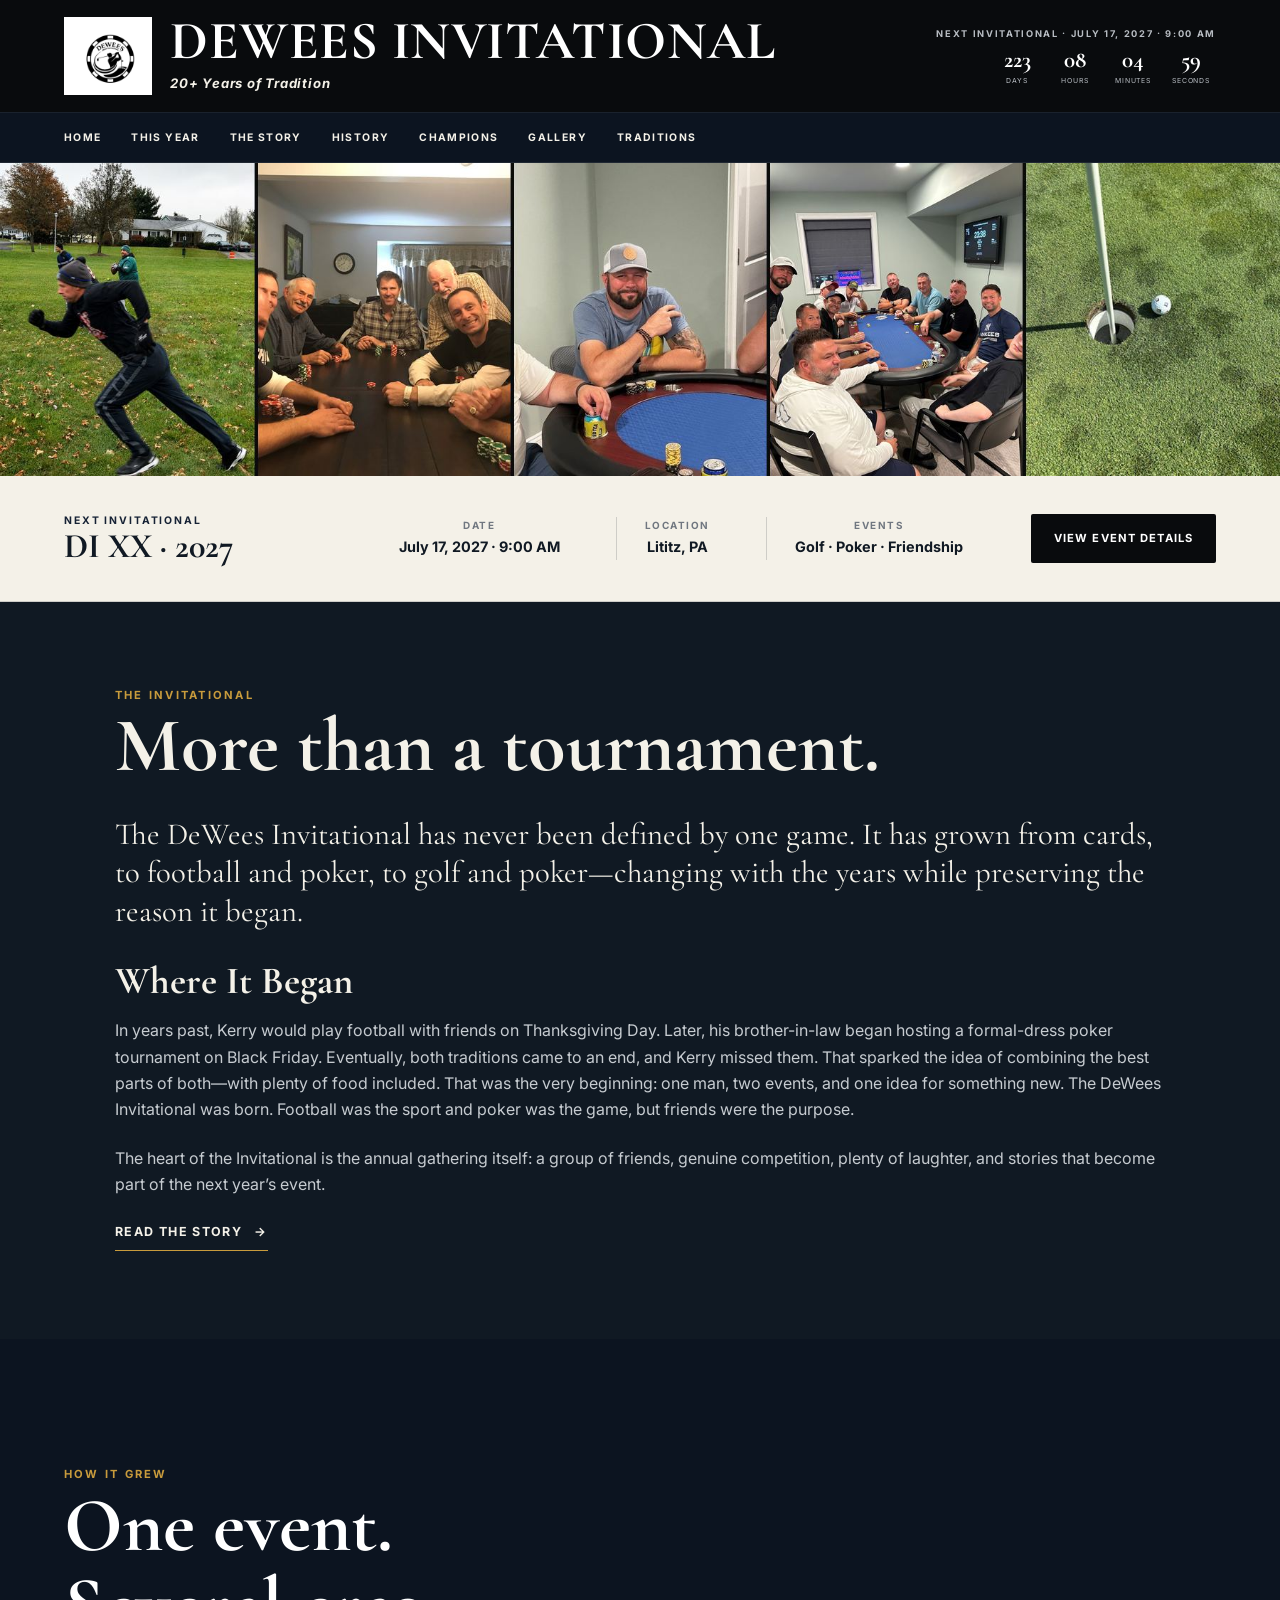
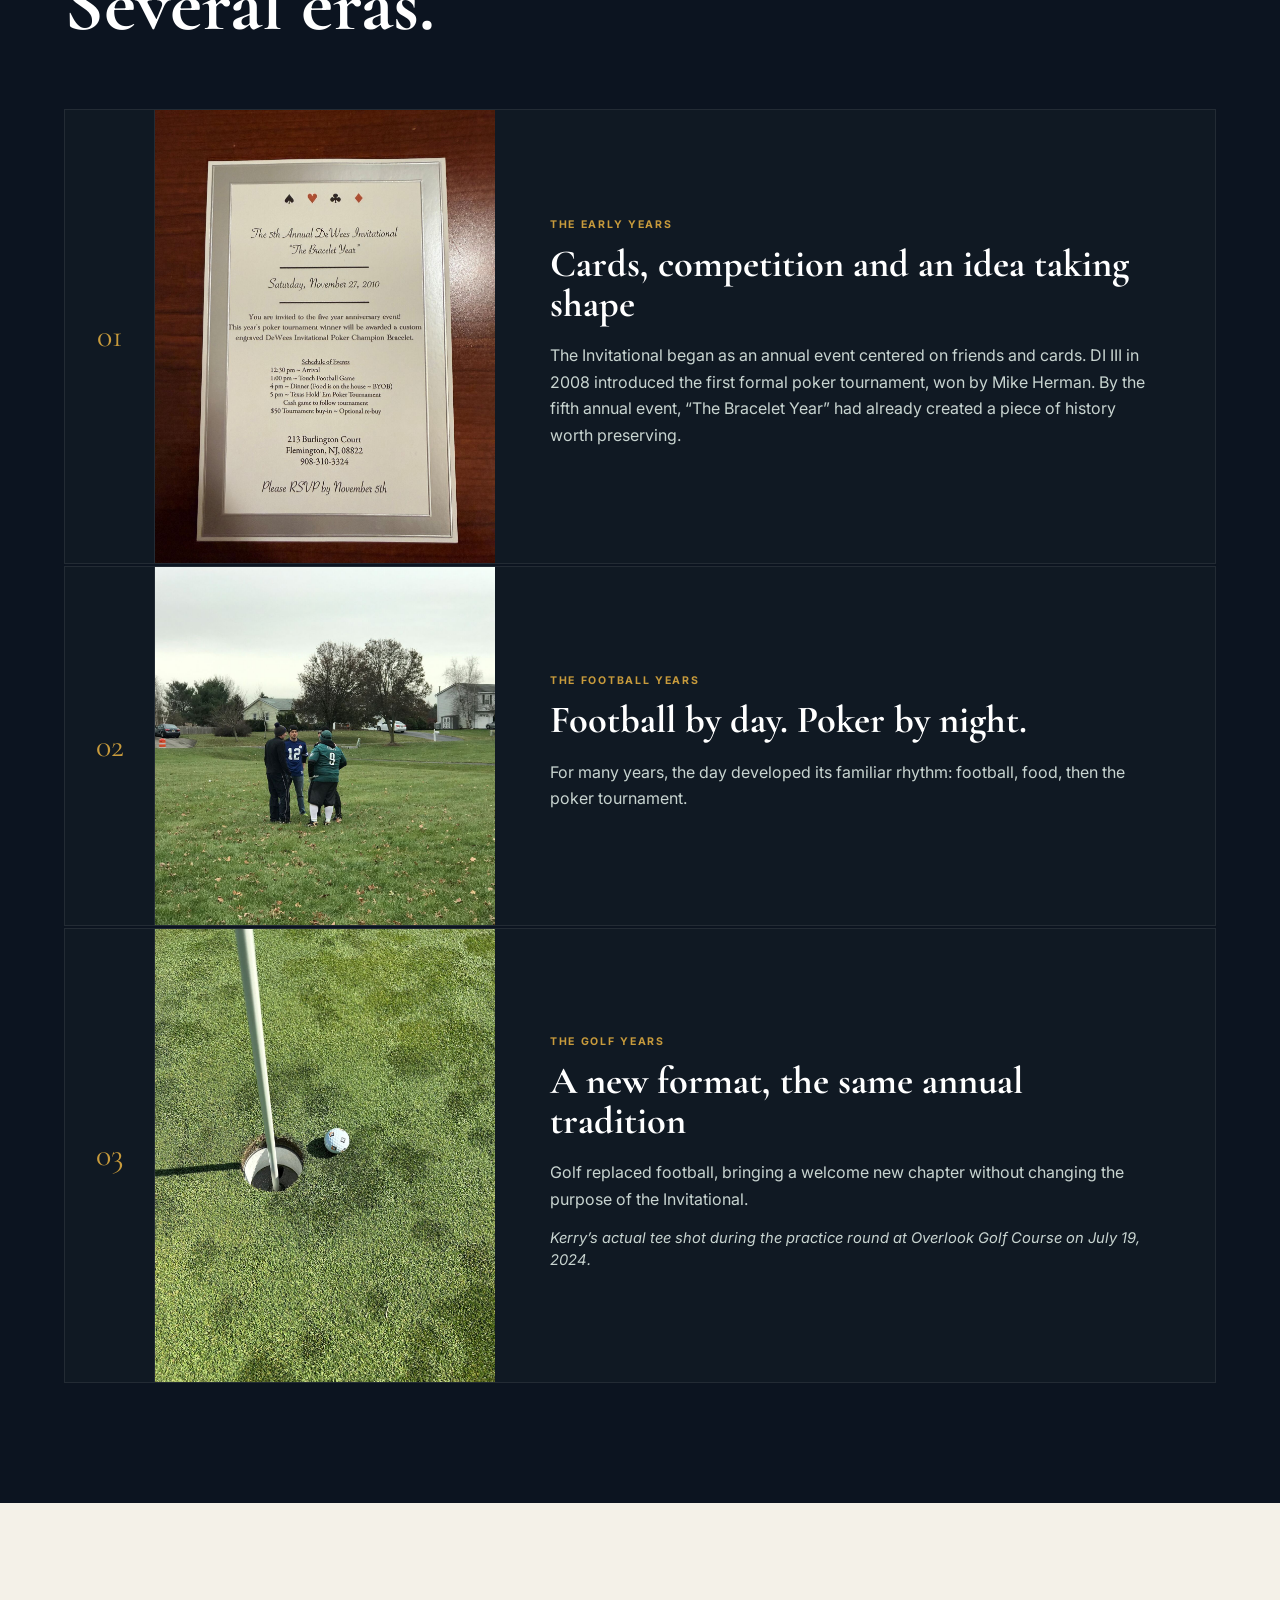
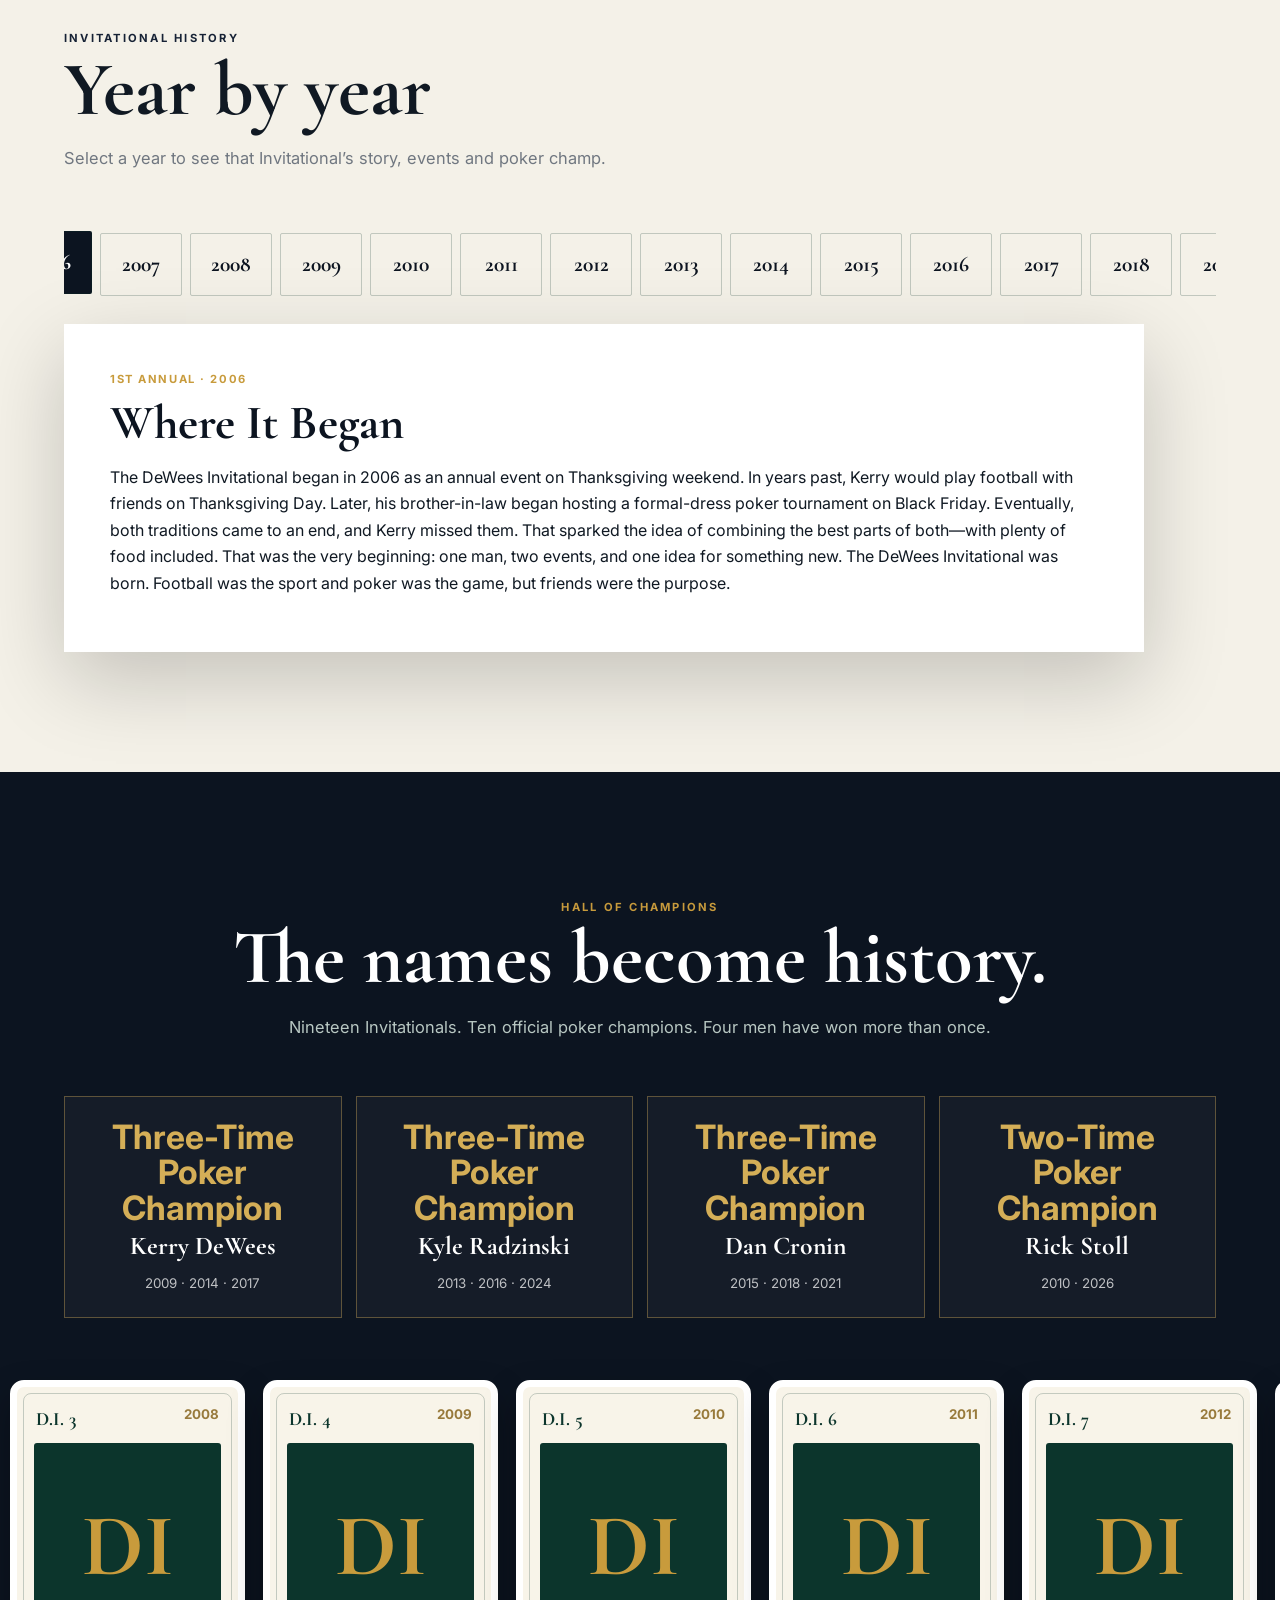
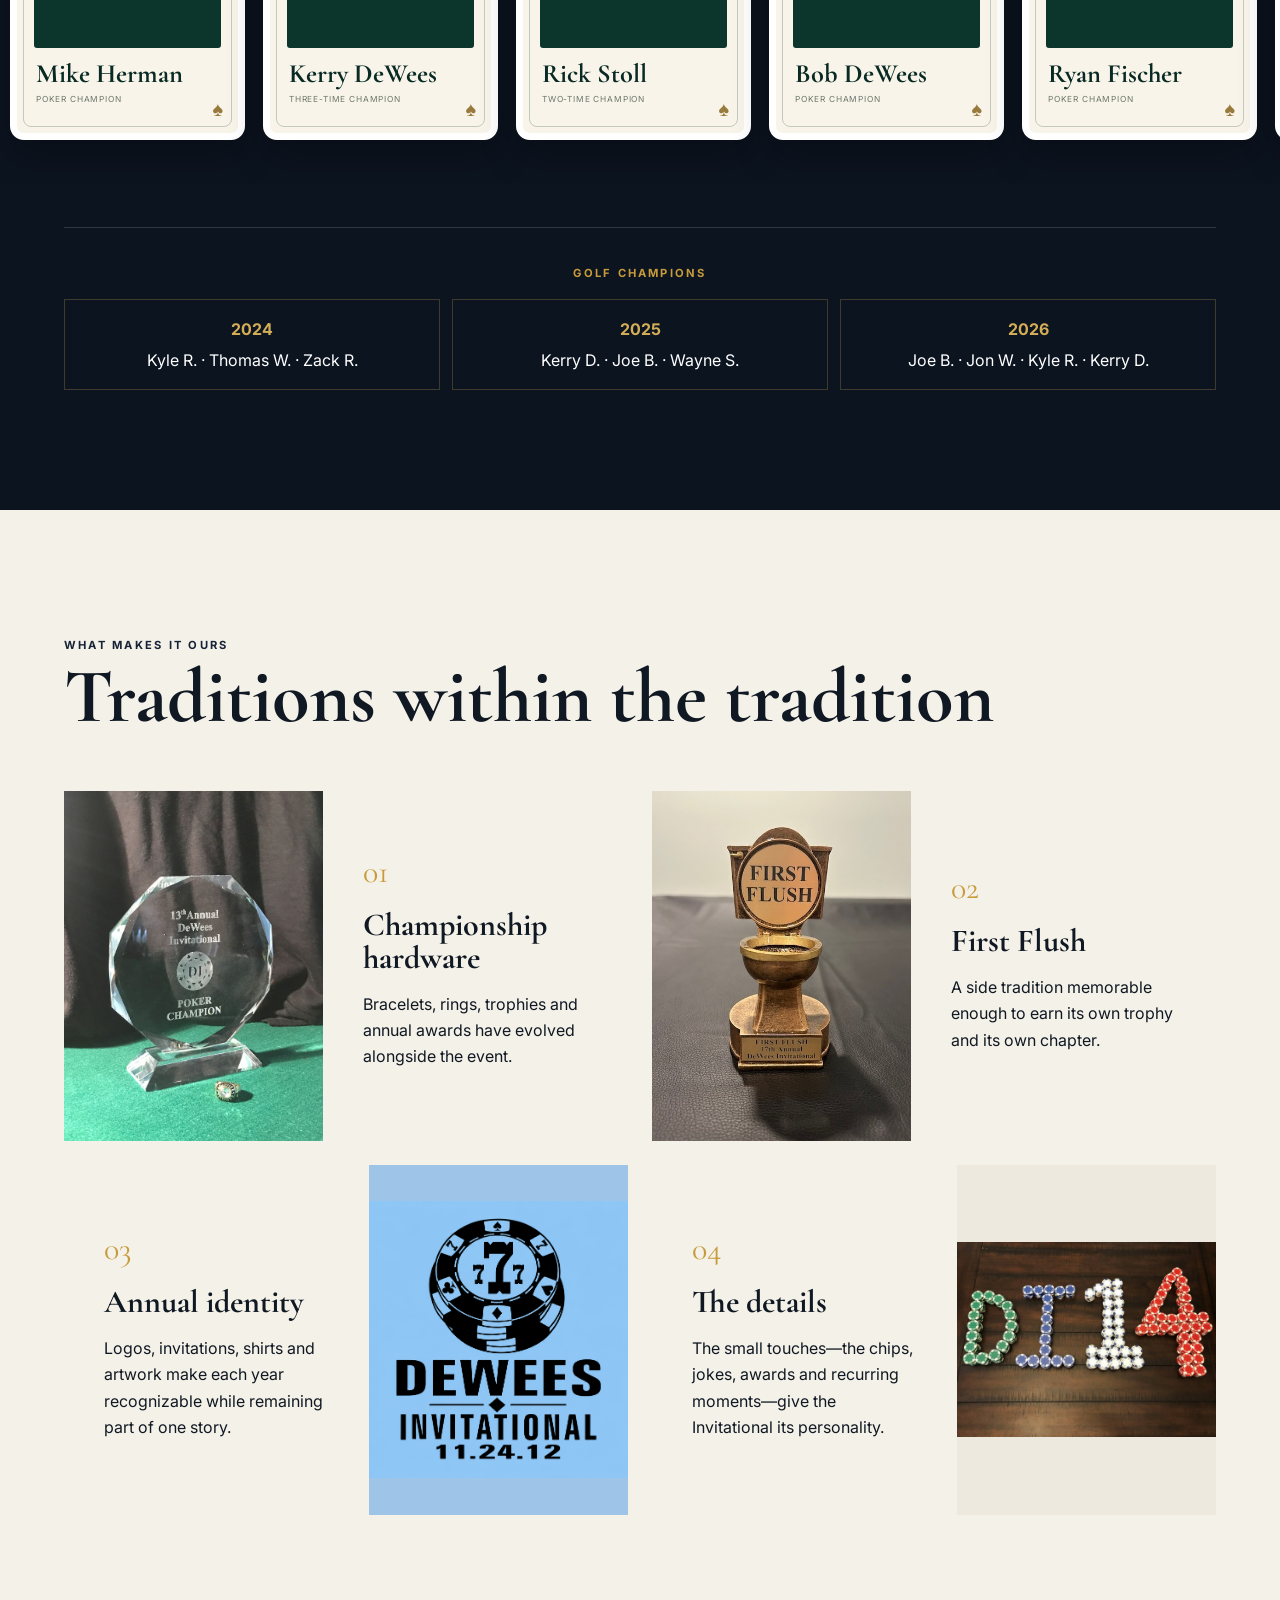
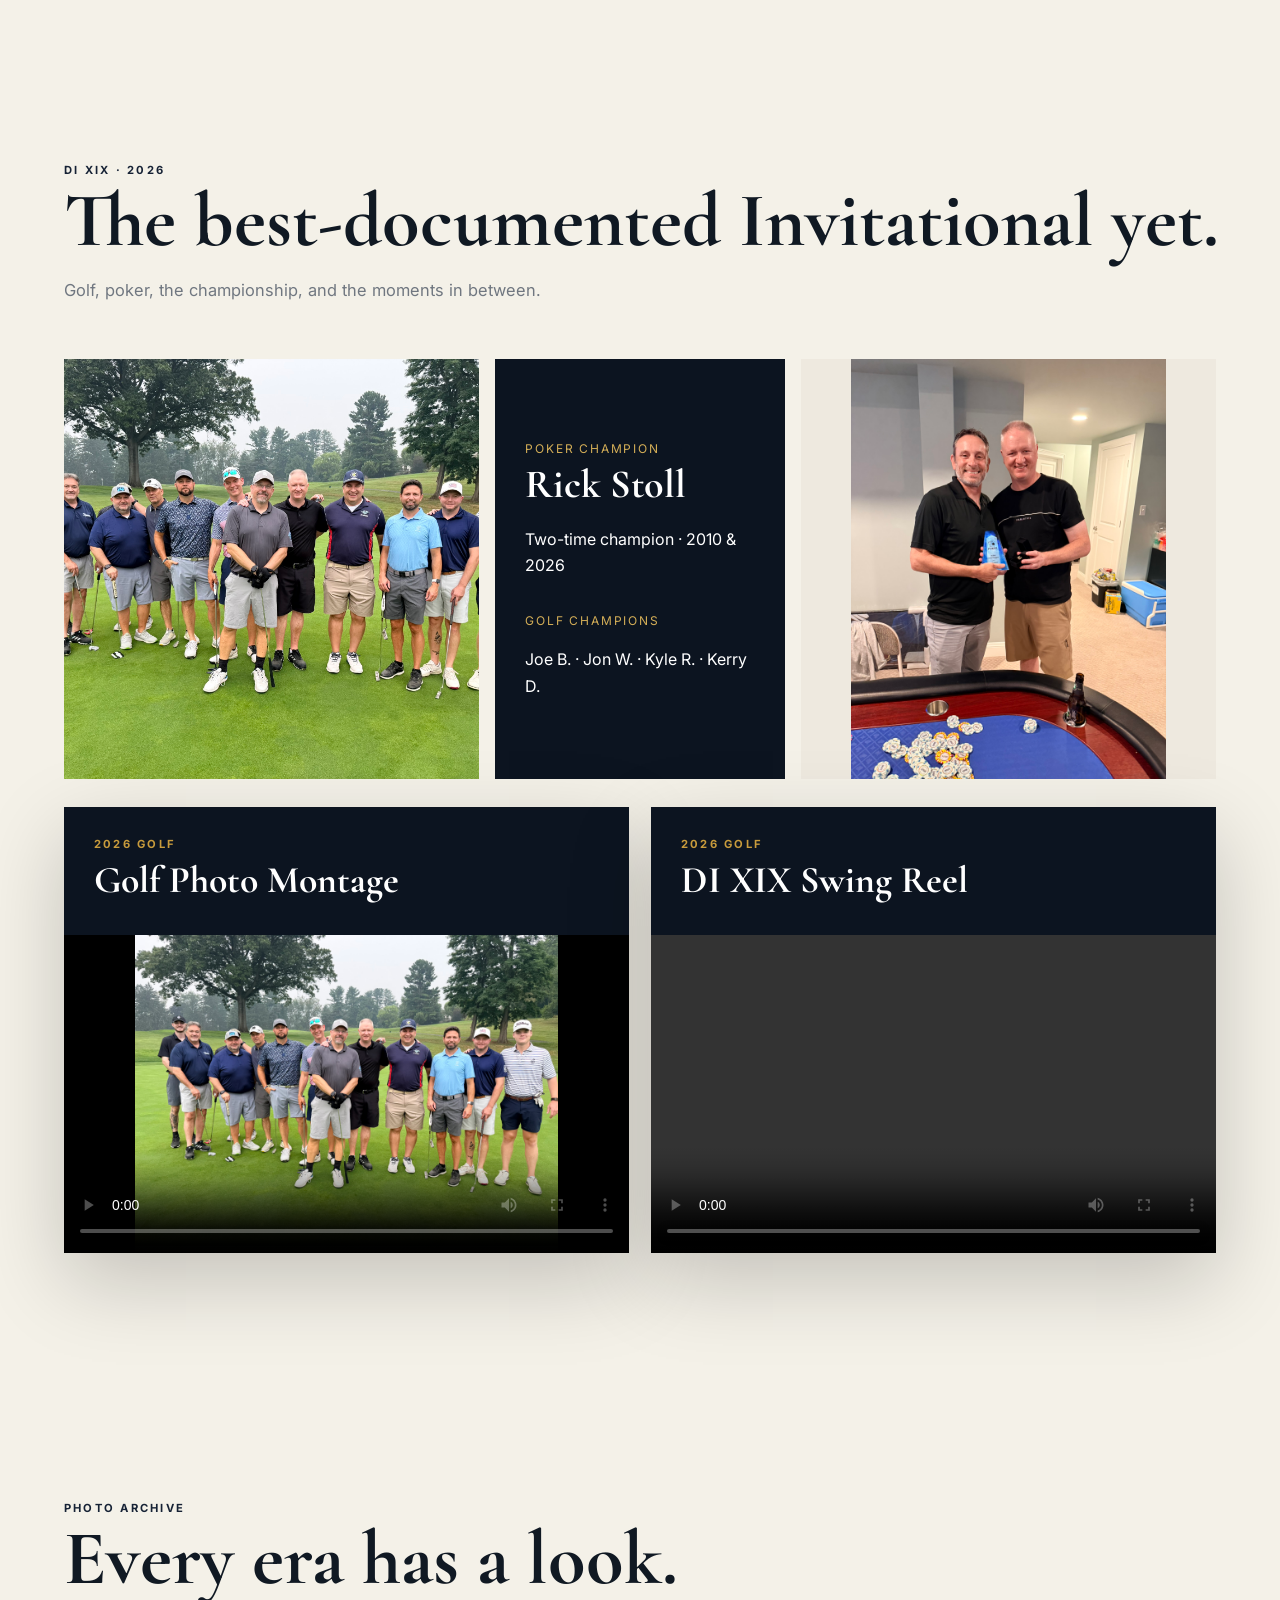
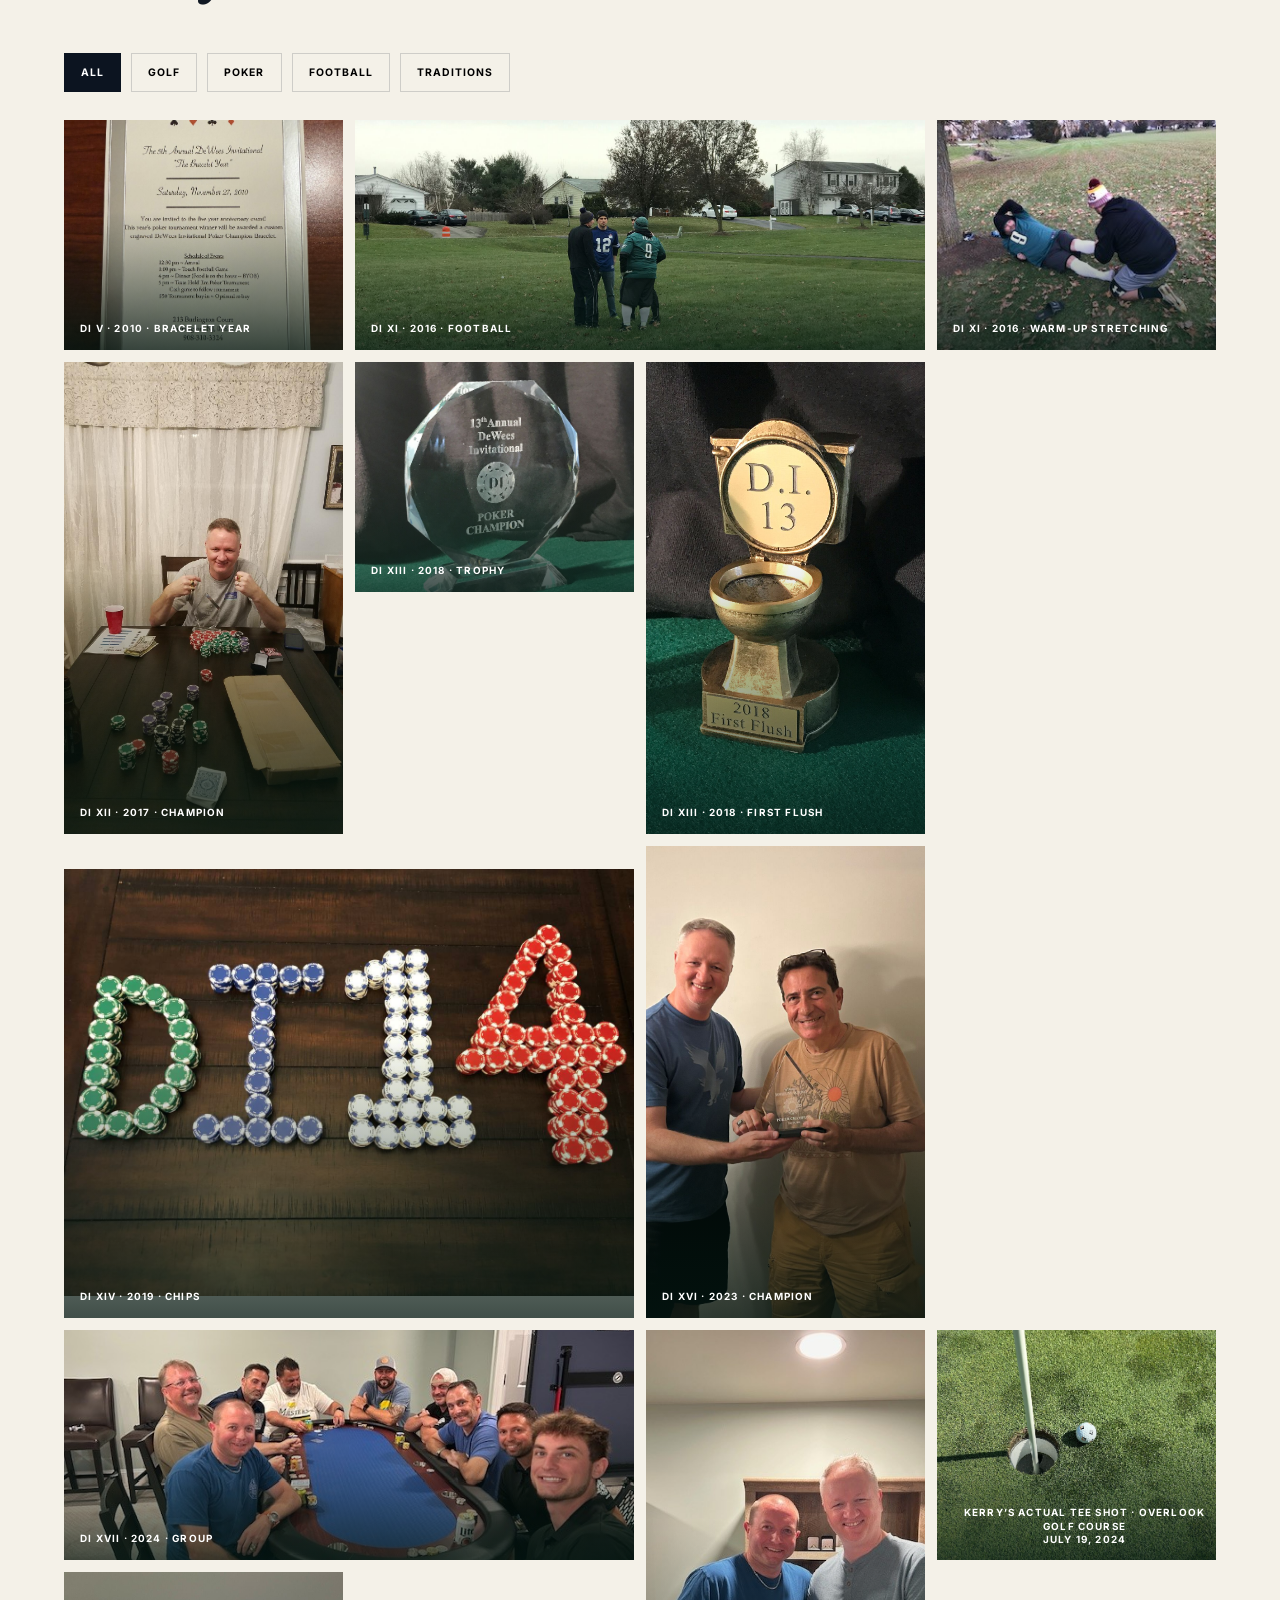
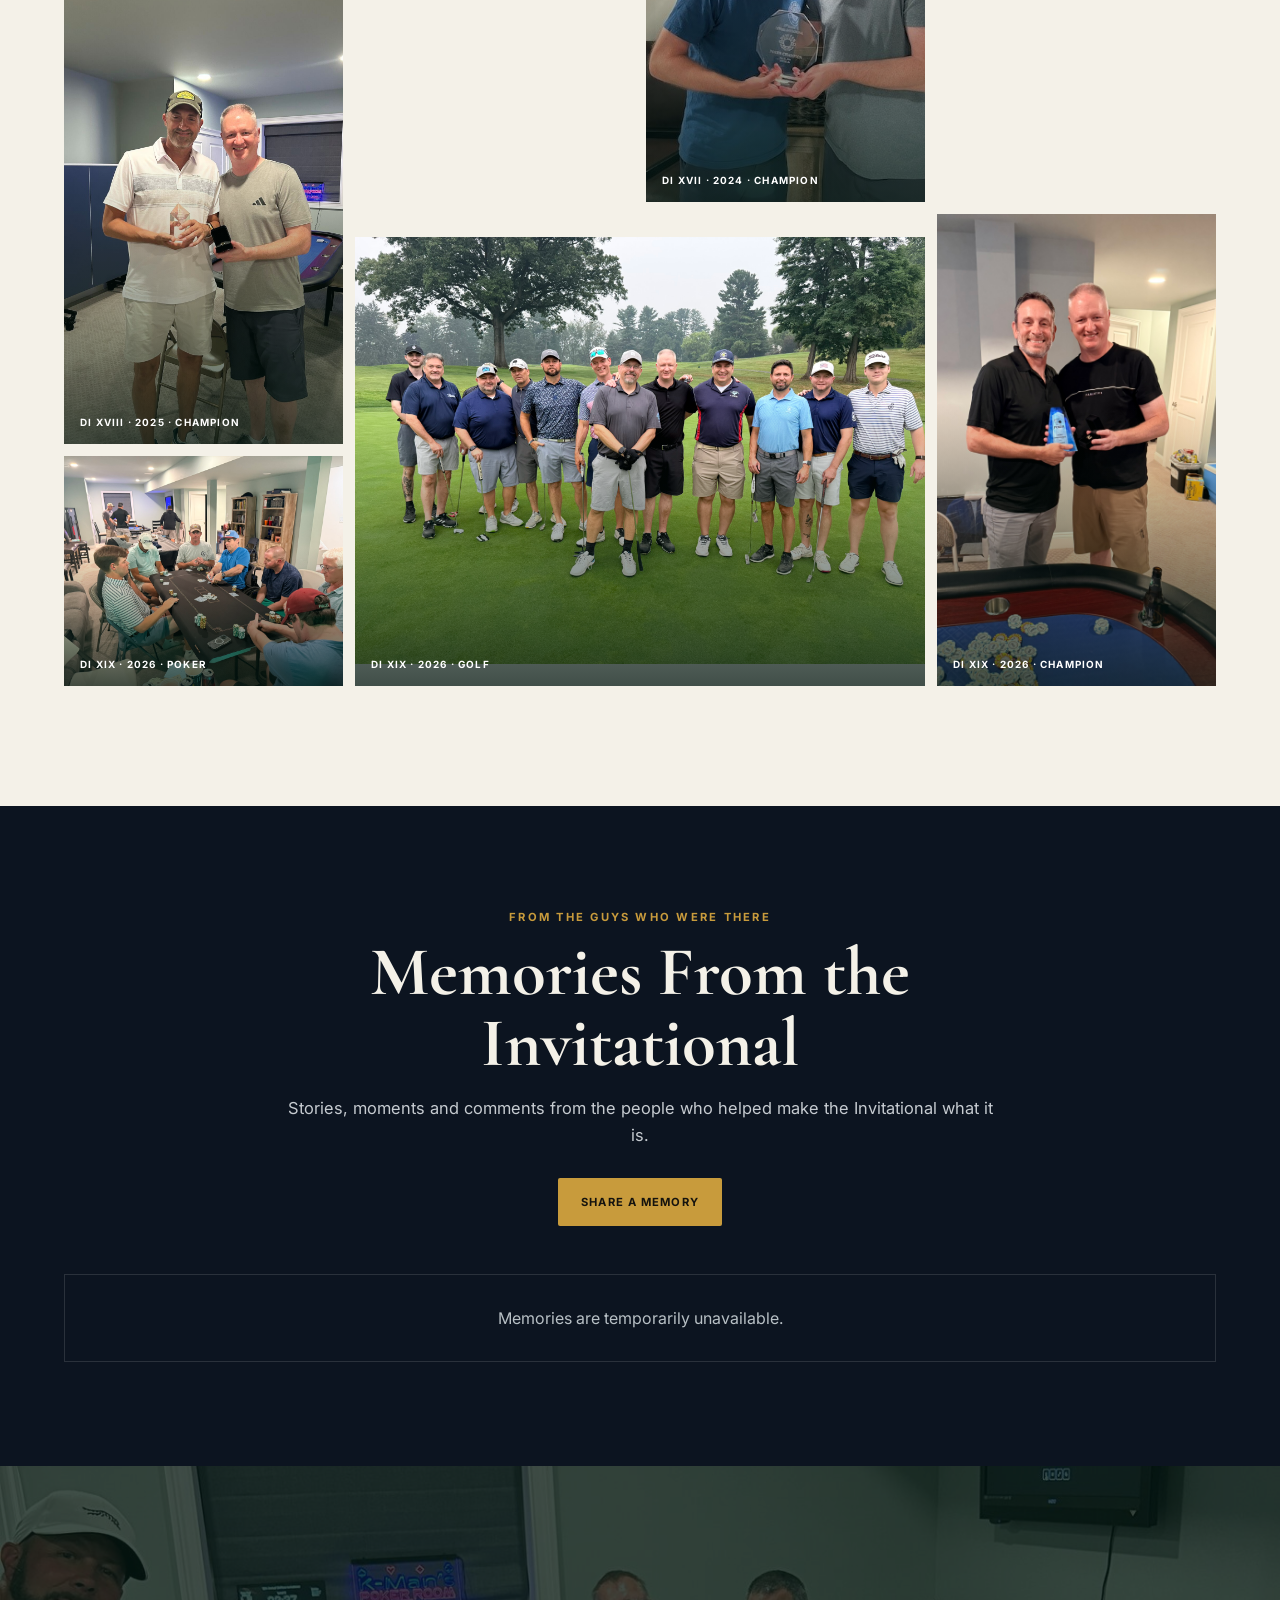
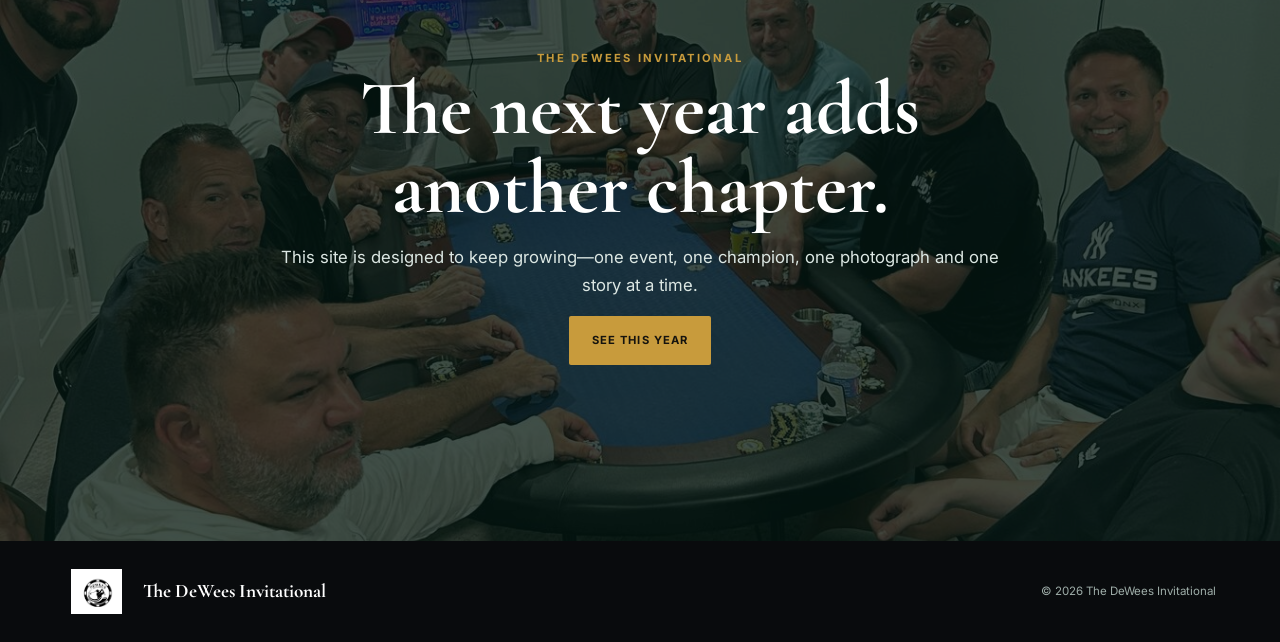
==== commit 715ffb0d: "Add files via upload" ====
--- a/index.html
+++ b/index.html
@@ -13,7 +13,7 @@
   <link rel="preconnect" href="https://fonts.googleapis.com">
   <link rel="preconnect" href="https://fonts.gstatic.com" crossorigin>
   <link href="https://fonts.googleapis.com/css2?family=Cormorant+Garamond:wght@600;700&family=Inter:wght@400;500;600;700&display=swap" rel="stylesheet">
-  <link rel="stylesheet" href="styles.css?v=round6">
+  <link rel="stylesheet" href="styles.css?v=round10">
 </head>
 <body>
   <div class="page-loader" aria-hidden="true">
@@ -240,6 +240,21 @@
       </div>
     </section>
 
+
+    <section class="memories-section section dark-section" id="memories">
+      <div class="memories-shell reveal">
+        <div class="memories-heading">
+          <span class="eyebrow gold-text">From the guys who were there</span>
+          <h2>Memories From the Invitational</h2>
+          <p>Stories, moments and comments from the people who helped make the Invitational what it is.</p>
+          <button class="button gold" type="button" data-open="memory-modal">Share a Memory</button>
+        </div>
+        <div class="memory-list" id="memory-list" aria-live="polite">
+          <p class="memory-empty">Approved memories will appear here.</p>
+        </div>
+      </div>
+    </section>
+
     <section class="closing">
       <img src="assets/years/2025/di-18-group-shot-copy-copy.jpg" alt="">
       <div class="closing-shade"></div>
@@ -273,6 +288,36 @@
     </div>
   </dialog>
 
+
+  <dialog id="memory-modal" class="site-modal memory-modal">
+    <button class="modal-close" aria-label="Close">×</button>
+    <span class="eyebrow gold-text">DeWees Invitational</span>
+    <h2>Share a Memory</h2>
+    <p class="memory-modal-intro">Add a story, comment or favorite moment. Submissions are reviewed before they appear on the site.</p>
+    <form id="memory-form" class="memory-form">
+      <label>
+        <span>Your Name</span>
+        <input id="memory-name" name="name" type="text" maxlength="80" autocomplete="name" required>
+      </label>
+      <label>
+        <span>Year / Invitational <small>(optional)</small></span>
+        <input id="memory-year" name="year" type="text" maxlength="40" placeholder="Example: 2019 · DI XIV">
+      </label>
+      <label class="memory-form-wide">
+        <span>Memory / Comment</span>
+        <textarea id="memory-text" name="memory" rows="7" maxlength="2000" required></textarea>
+      </label>
+      <label class="memory-form-wide">
+        <span>DI Access Code</span>
+        <input id="memory-code" name="access_code" type="password" maxlength="40" autocomplete="off" required>
+      </label>
+      <p class="memory-form-status" id="memory-form-status" role="status" aria-live="polite"></p>
+      <div class="memory-form-actions memory-form-wide">
+        <button class="button gold" id="memory-submit" type="submit">Submit Memory</button>
+      </div>
+    </form>
+  </dialog>
+
   <dialog id="lightbox" class="lightbox">
     <button class="modal-close" aria-label="Close">×</button>
     <img src="" alt="">
@@ -297,6 +342,6 @@
   </dialog>
 
   <script src="data.js?v=round4"></script>
-  <script src="app.js?v=round6"></script>
+  <script src="app.js?v=round10"></script>
 </body>
 </html>
--- a/styles.css
+++ b/styles.css
@@ -630,3 +630,33 @@
 .video-features .video-copy .eyebrow{display:block;margin:0 0 8px}
 .video-features .video-copy h3{margin:0}
 .repeat-champion b{min-height:2.1em;display:flex;flex-direction:column;align-items:center;justify-content:center}
+
+/* ===== Memories From the Invitational · text-only guestbook ===== */
+.memories-section{padding-top:96px;padding-bottom:104px}
+.memories-shell{max-width:1180px;margin:0 auto}
+.memories-heading{text-align:center;max-width:850px;margin:0 auto 48px}
+.memories-heading h2{color:#f4f1e8;font-size:clamp(3rem,5.4vw,5.6rem);margin:8px 0 16px}
+.memories-heading p{color:#c6cbd0;font-size:1.03rem;max-width:720px;margin:0 auto 28px}
+.memory-list{display:grid;grid-template-columns:repeat(3,minmax(0,1fr));gap:18px}
+.memory-card{background:#101923;border:1px solid rgba(200,155,60,.32);padding:28px;min-height:190px;box-shadow:0 14px 38px rgba(0,0,0,.16)}
+.memory-card-meta{display:flex;align-items:baseline;justify-content:space-between;gap:16px;padding-bottom:15px;border-bottom:1px solid rgba(255,255,255,.09)}
+.memory-card-meta strong{color:#c89b3c;font-family:"Cormorant Garamond",serif;font-size:1.55rem}
+.memory-card-meta span{color:#9fa7ae;text-transform:uppercase;letter-spacing:.1em;font-size:.62rem;font-weight:700;text-align:right}
+.memory-card p{color:#edf0ed;font-size:.97rem;line-height:1.75;margin:18px 0 0;white-space:pre-wrap}
+.memory-empty{grid-column:1/-1;text-align:center;color:#b8c0c5;border:1px solid rgba(255,255,255,.12);padding:30px;margin:0}
+.memory-modal{width:min(780px,calc(100% - 30px))}
+.memory-modal-intro{color:#61686c;margin:-8px 0 26px;line-height:1.6}
+.memory-form{display:grid;grid-template-columns:1fr 1fr;gap:20px}
+.memory-form label{display:flex;flex-direction:column;gap:8px}
+.memory-form label>span{font-size:.68rem;text-transform:uppercase;letter-spacing:.12em;font-weight:700;color:#243129}
+.memory-form label small{font-size:.58rem;color:#777;text-transform:none;letter-spacing:0;font-weight:500}
+.memory-form input,.memory-form textarea{width:100%;box-sizing:border-box;border:1px solid #c9c2b4;background:#fffdf8;color:#151a18;padding:13px 14px;font:inherit;border-radius:0;outline:none}
+.memory-form input:focus,.memory-form textarea:focus{border-color:#b8862e;box-shadow:0 0 0 2px rgba(184,134,46,.12)}
+.memory-form textarea{resize:vertical;min-height:150px}
+.memory-form-wide{grid-column:1/-1}
+.memory-form-actions{display:flex;justify-content:flex-start}
+.memory-form-status{grid-column:1/-1;min-height:1.4em;margin:0;font-size:.9rem}
+.memory-form-status.error{color:#a82626}
+.memory-form-status.success{color:#2d654c;font-weight:600}
+.memory-form .button:disabled{opacity:.55;cursor:wait;transform:none;box-shadow:none}
+@media(max-width:820px){.memory-list{grid-template-columns:1fr}.memory-form{grid-template-columns:1fr}.memory-form-wide{grid-column:1}.memory-card{min-height:0}}
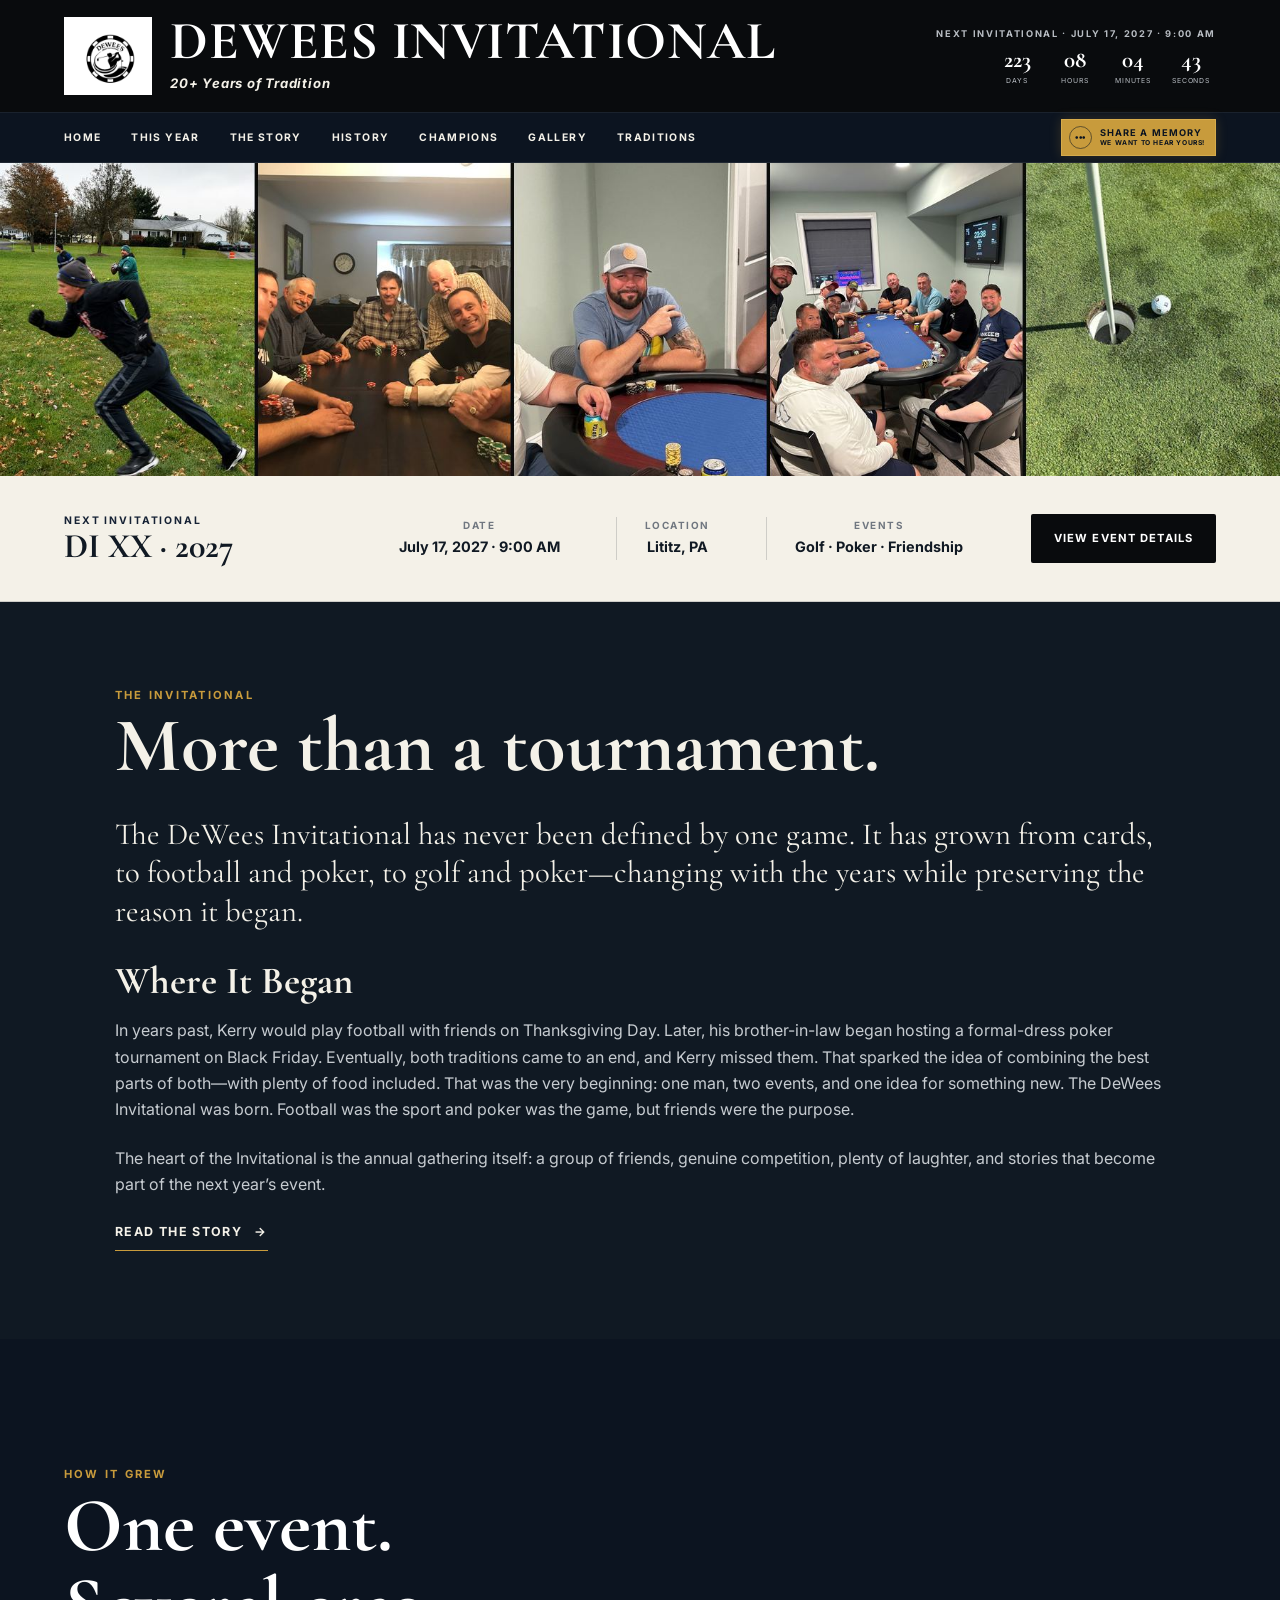
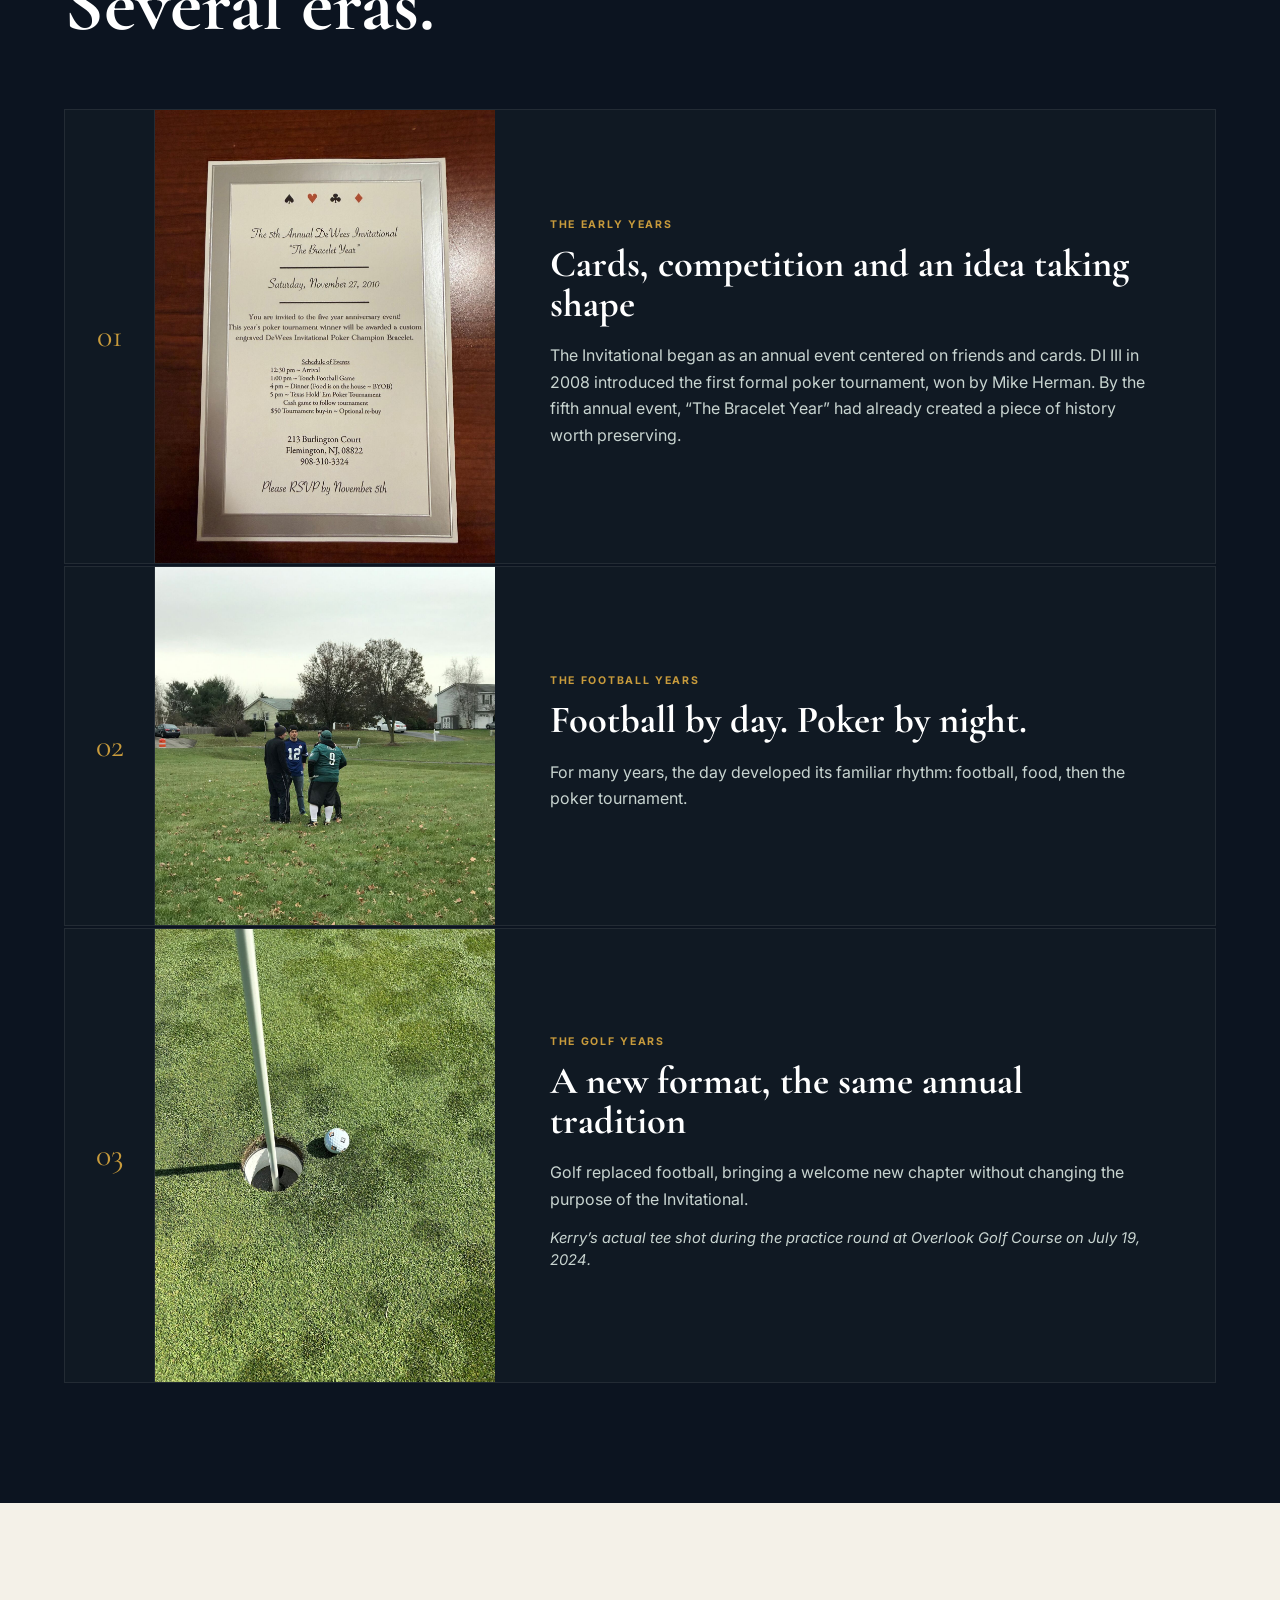
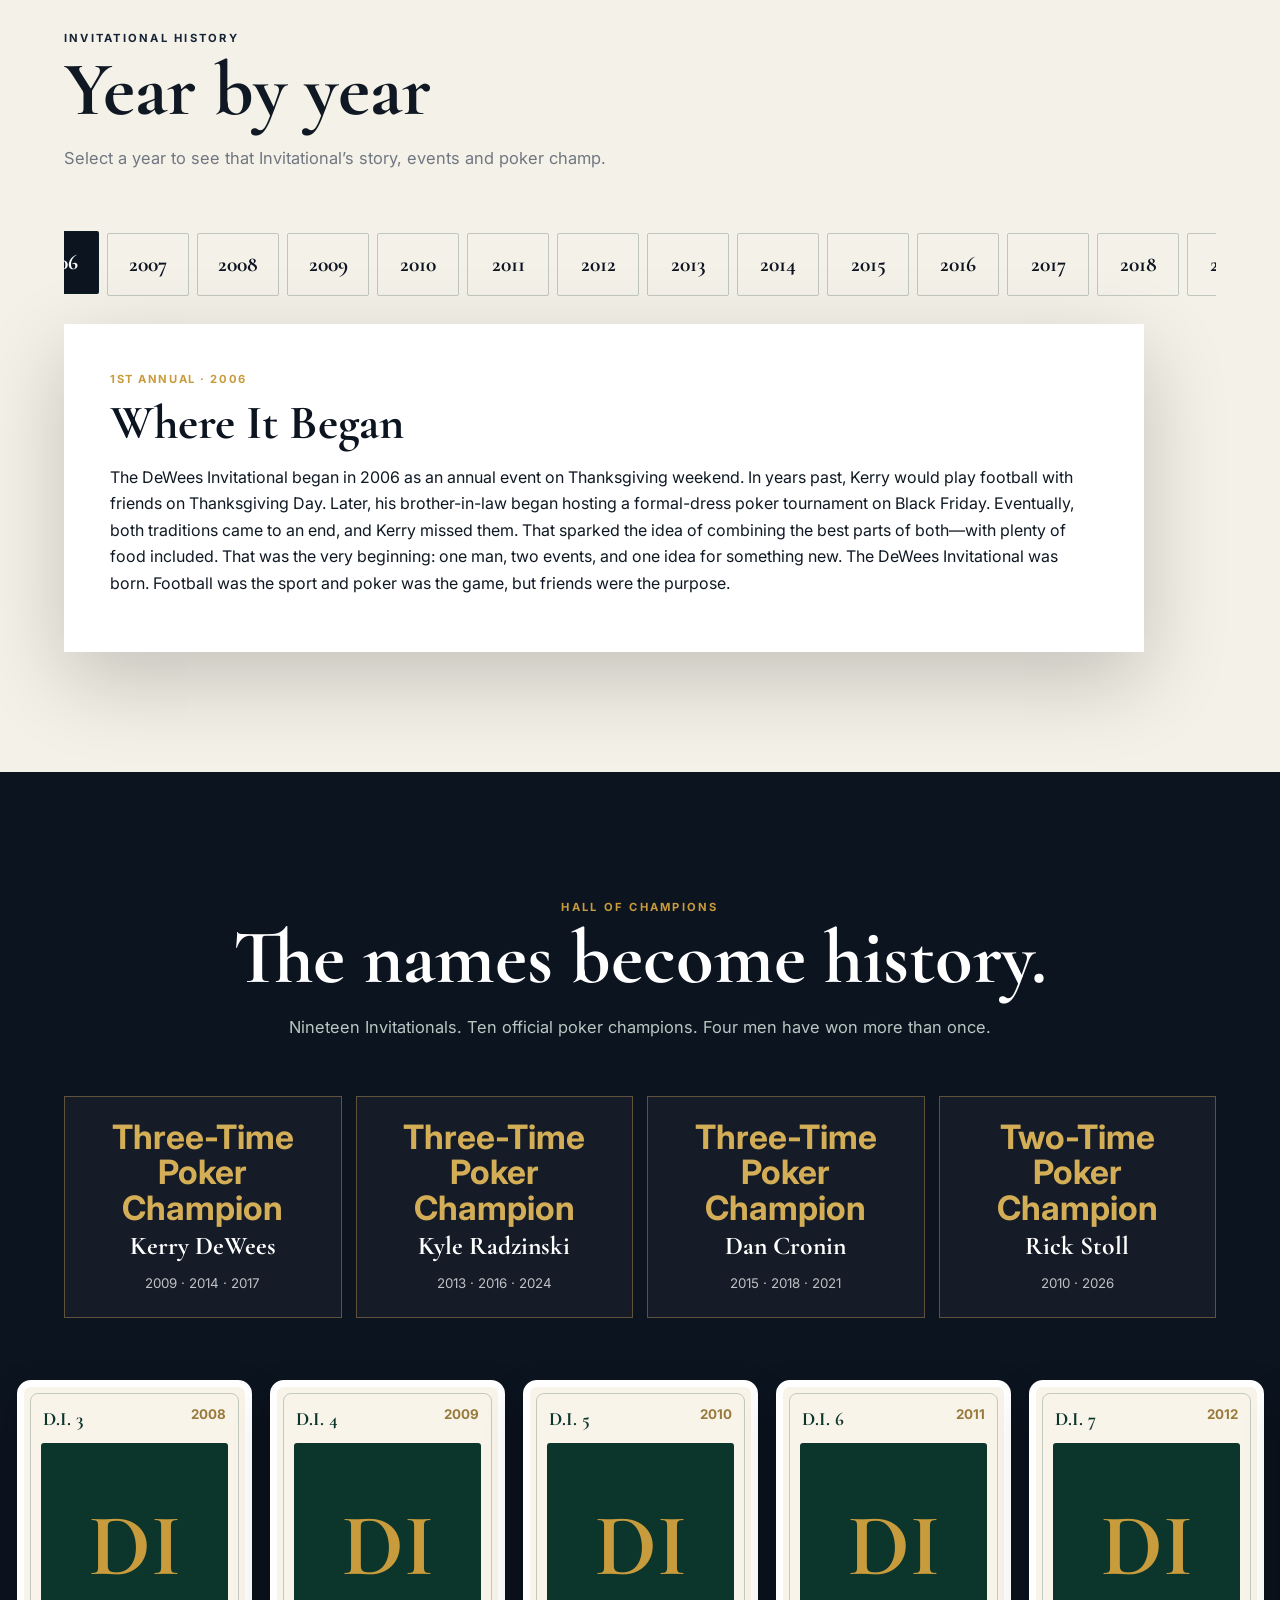
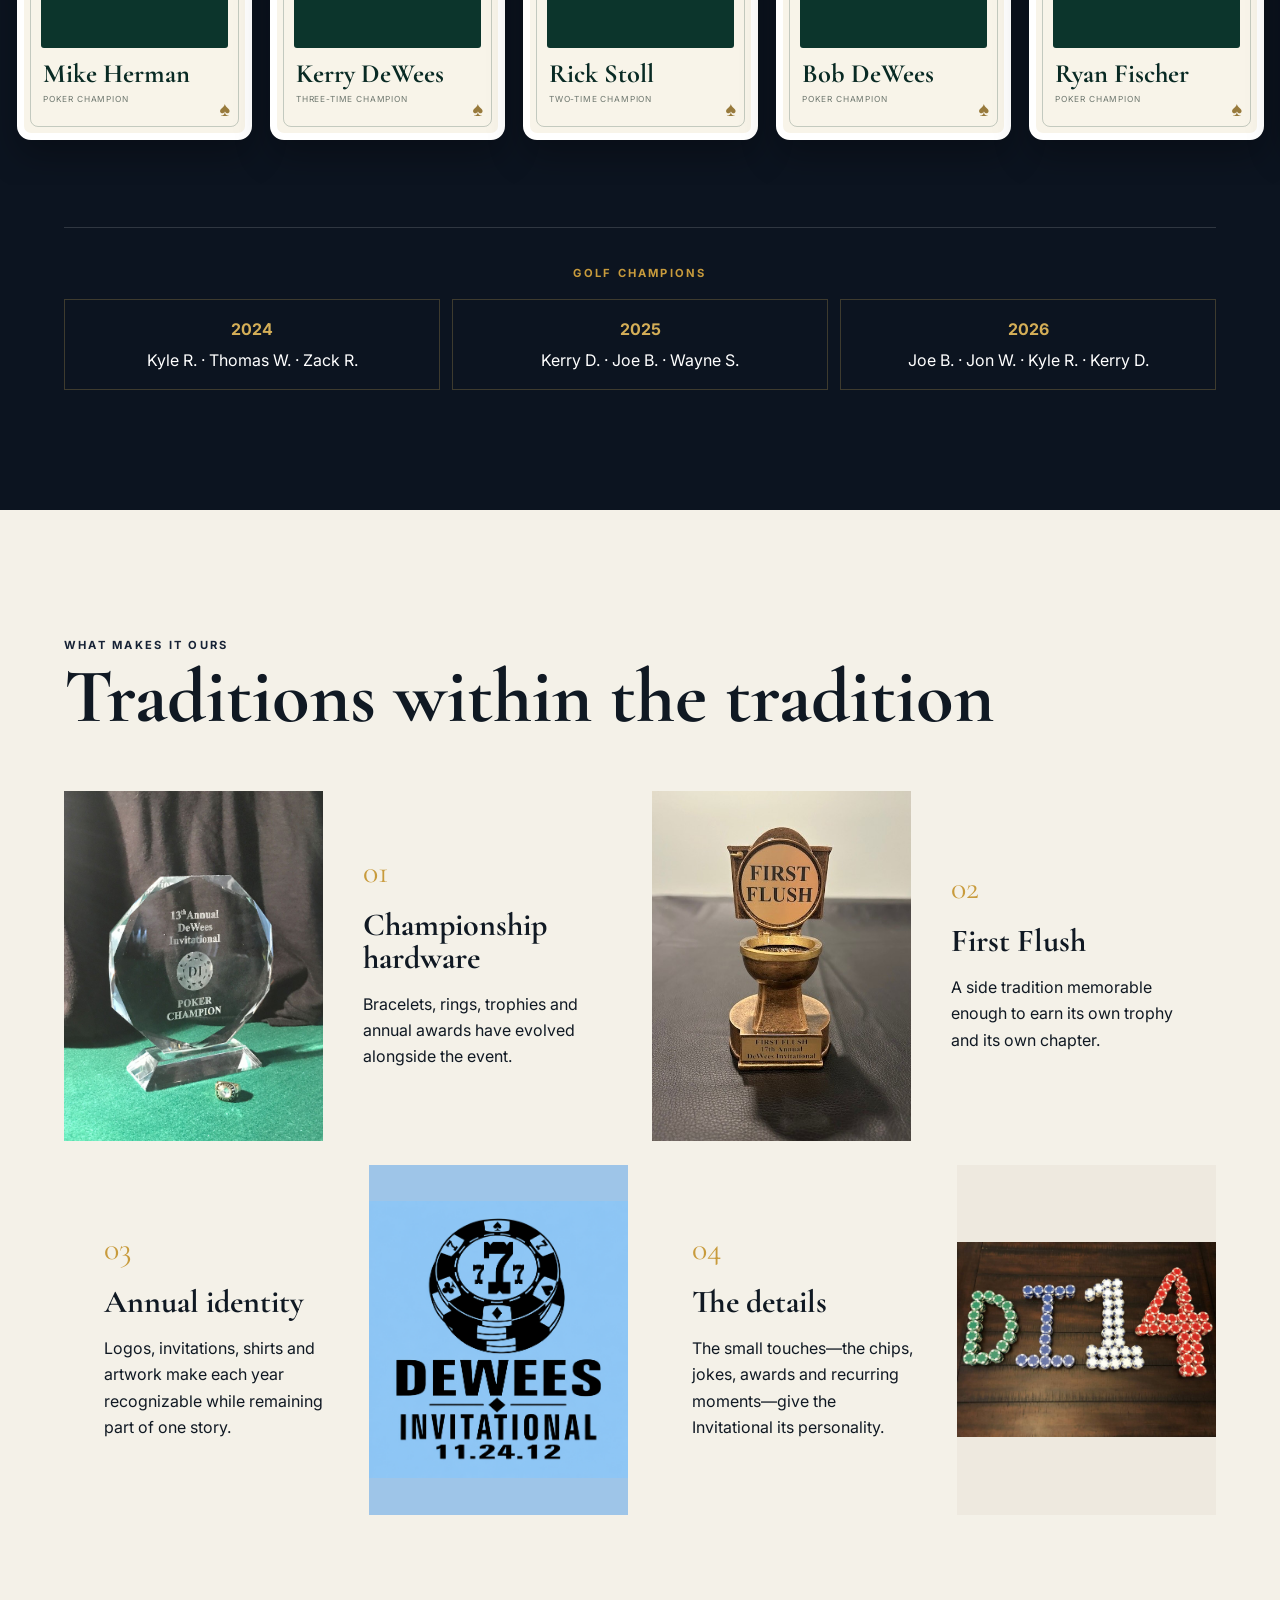
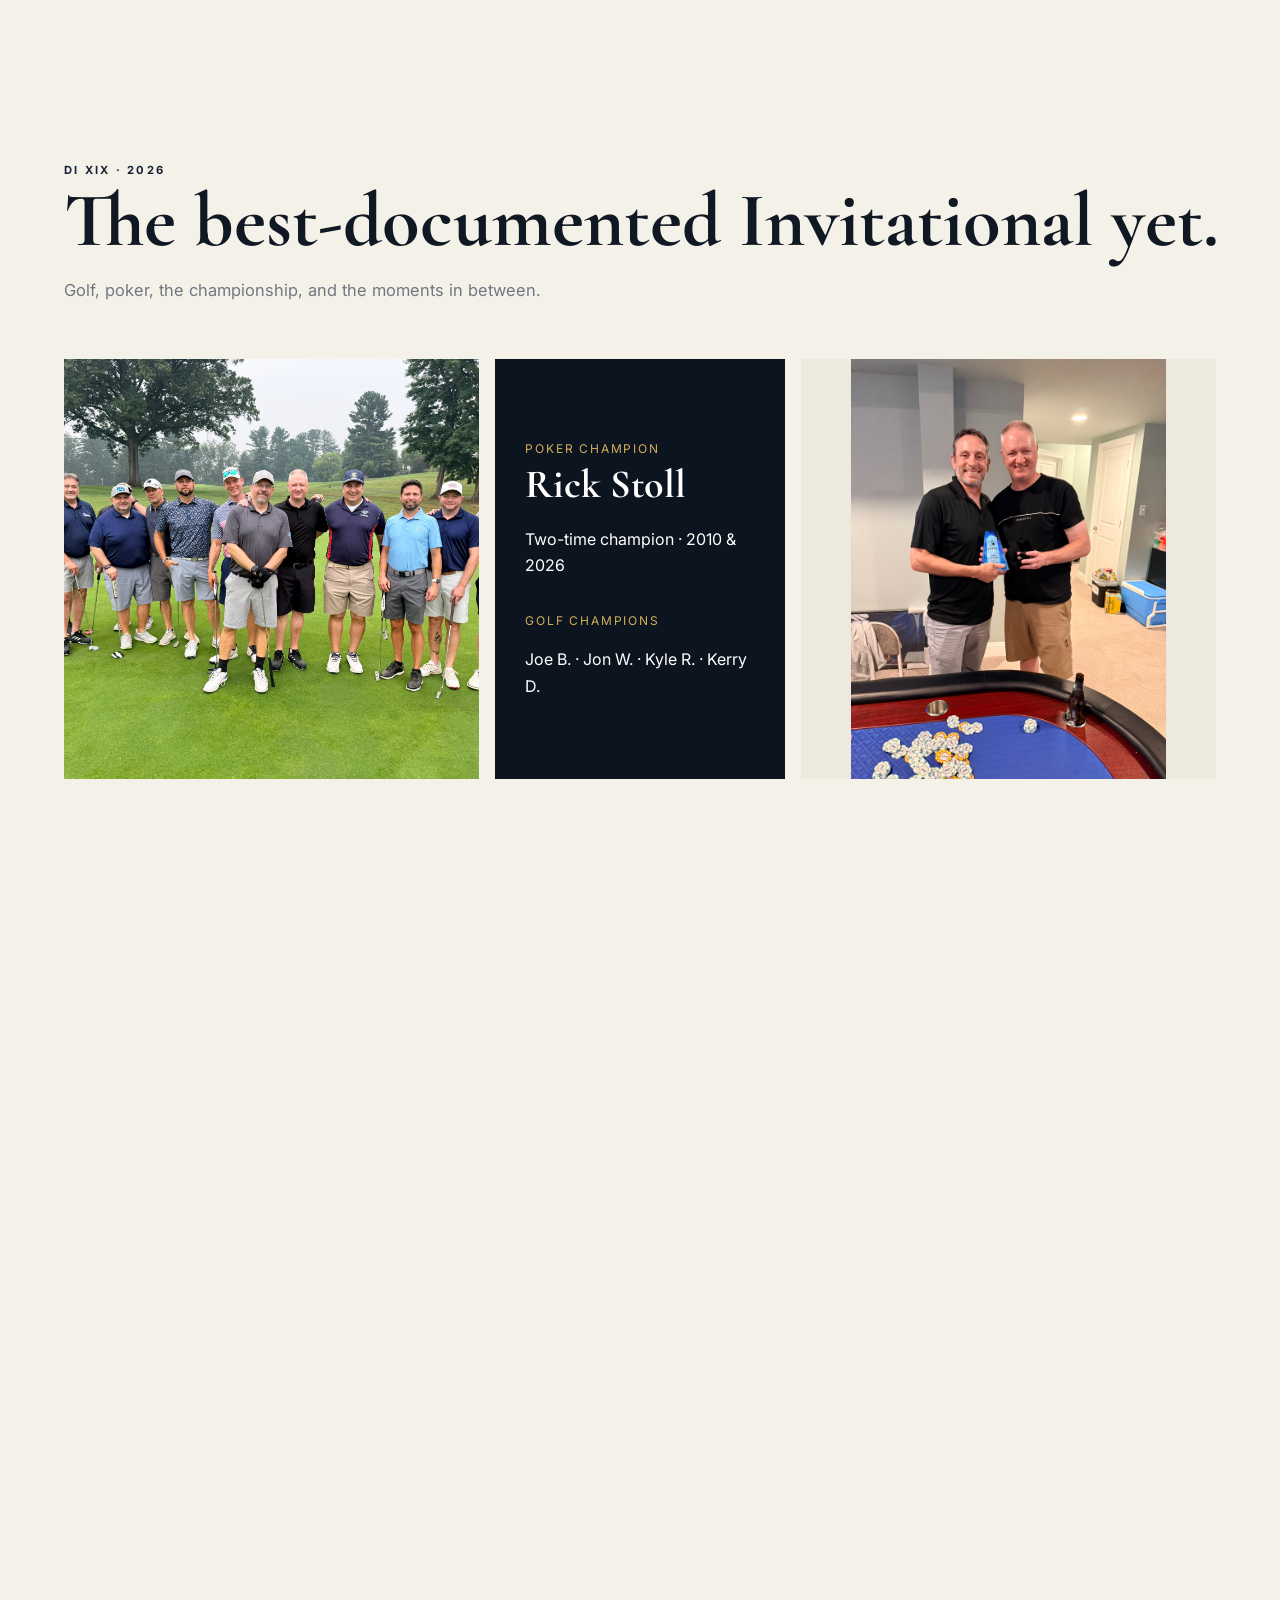
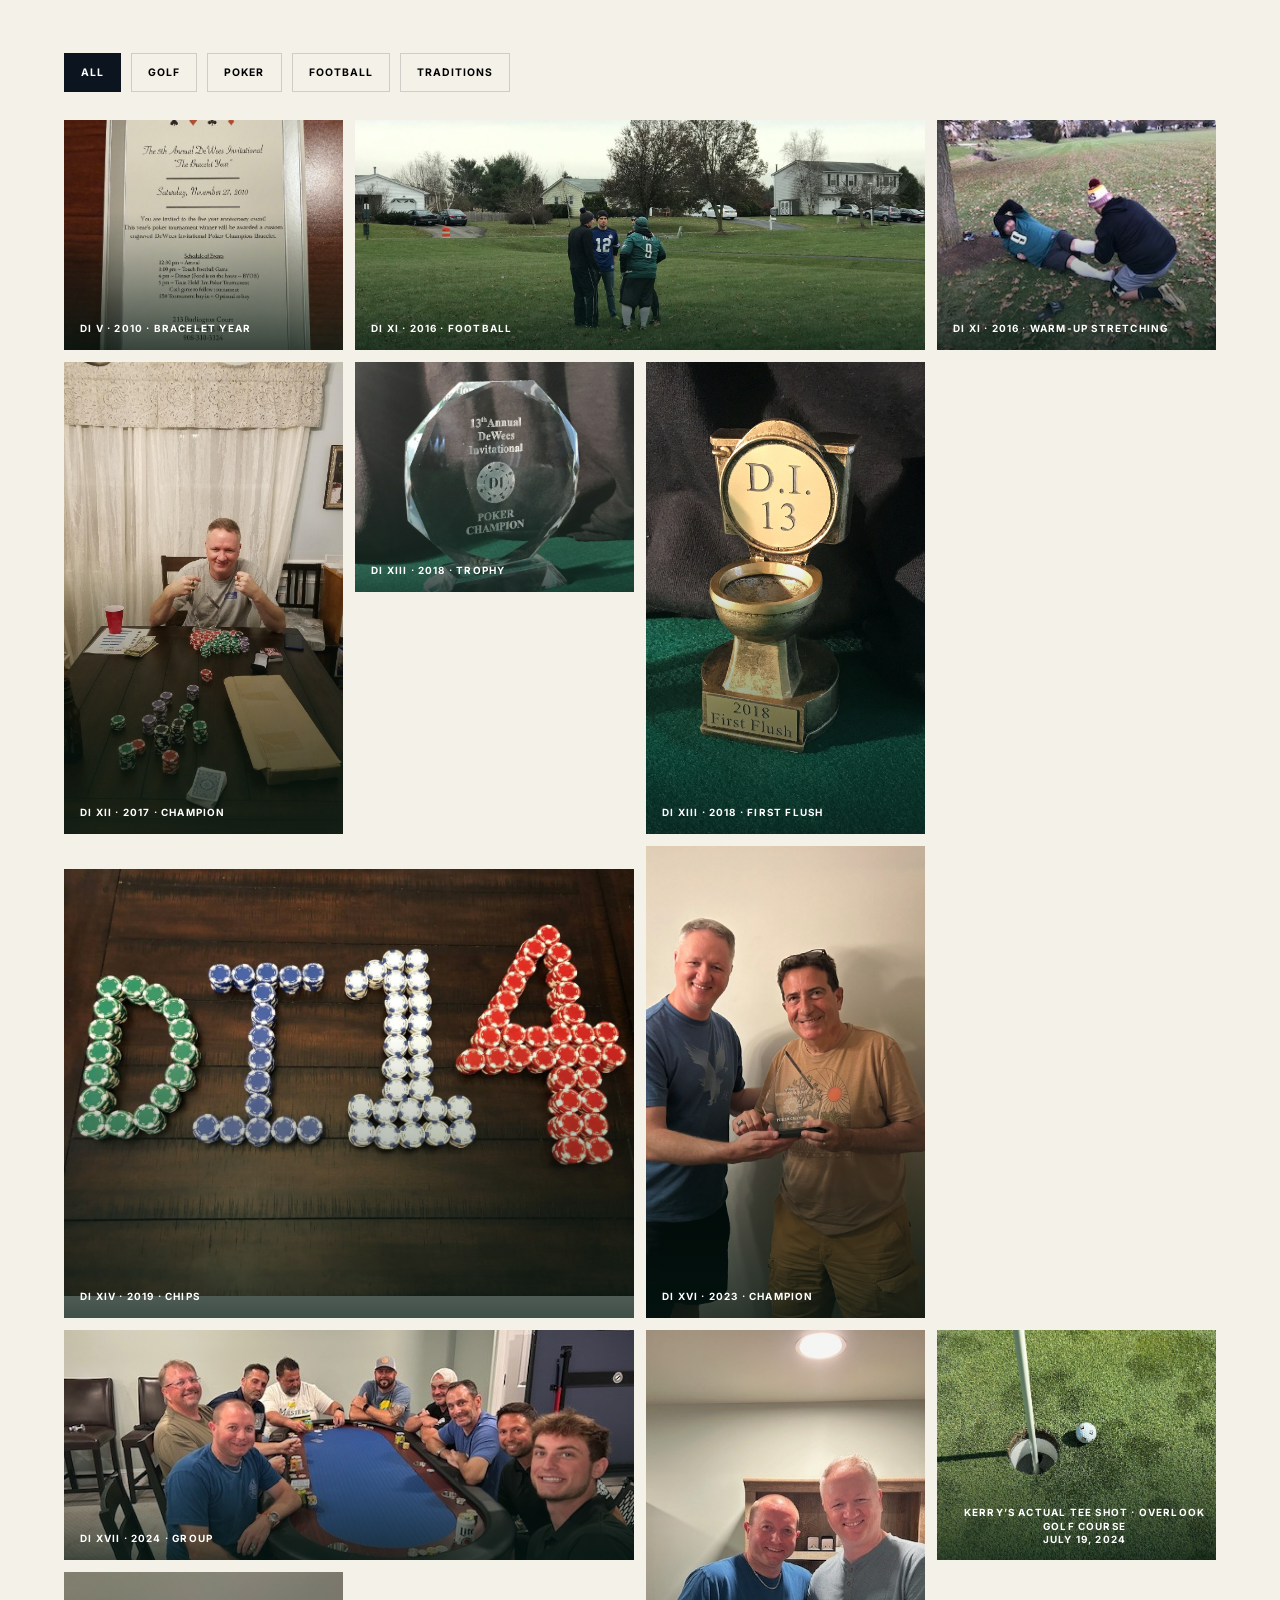
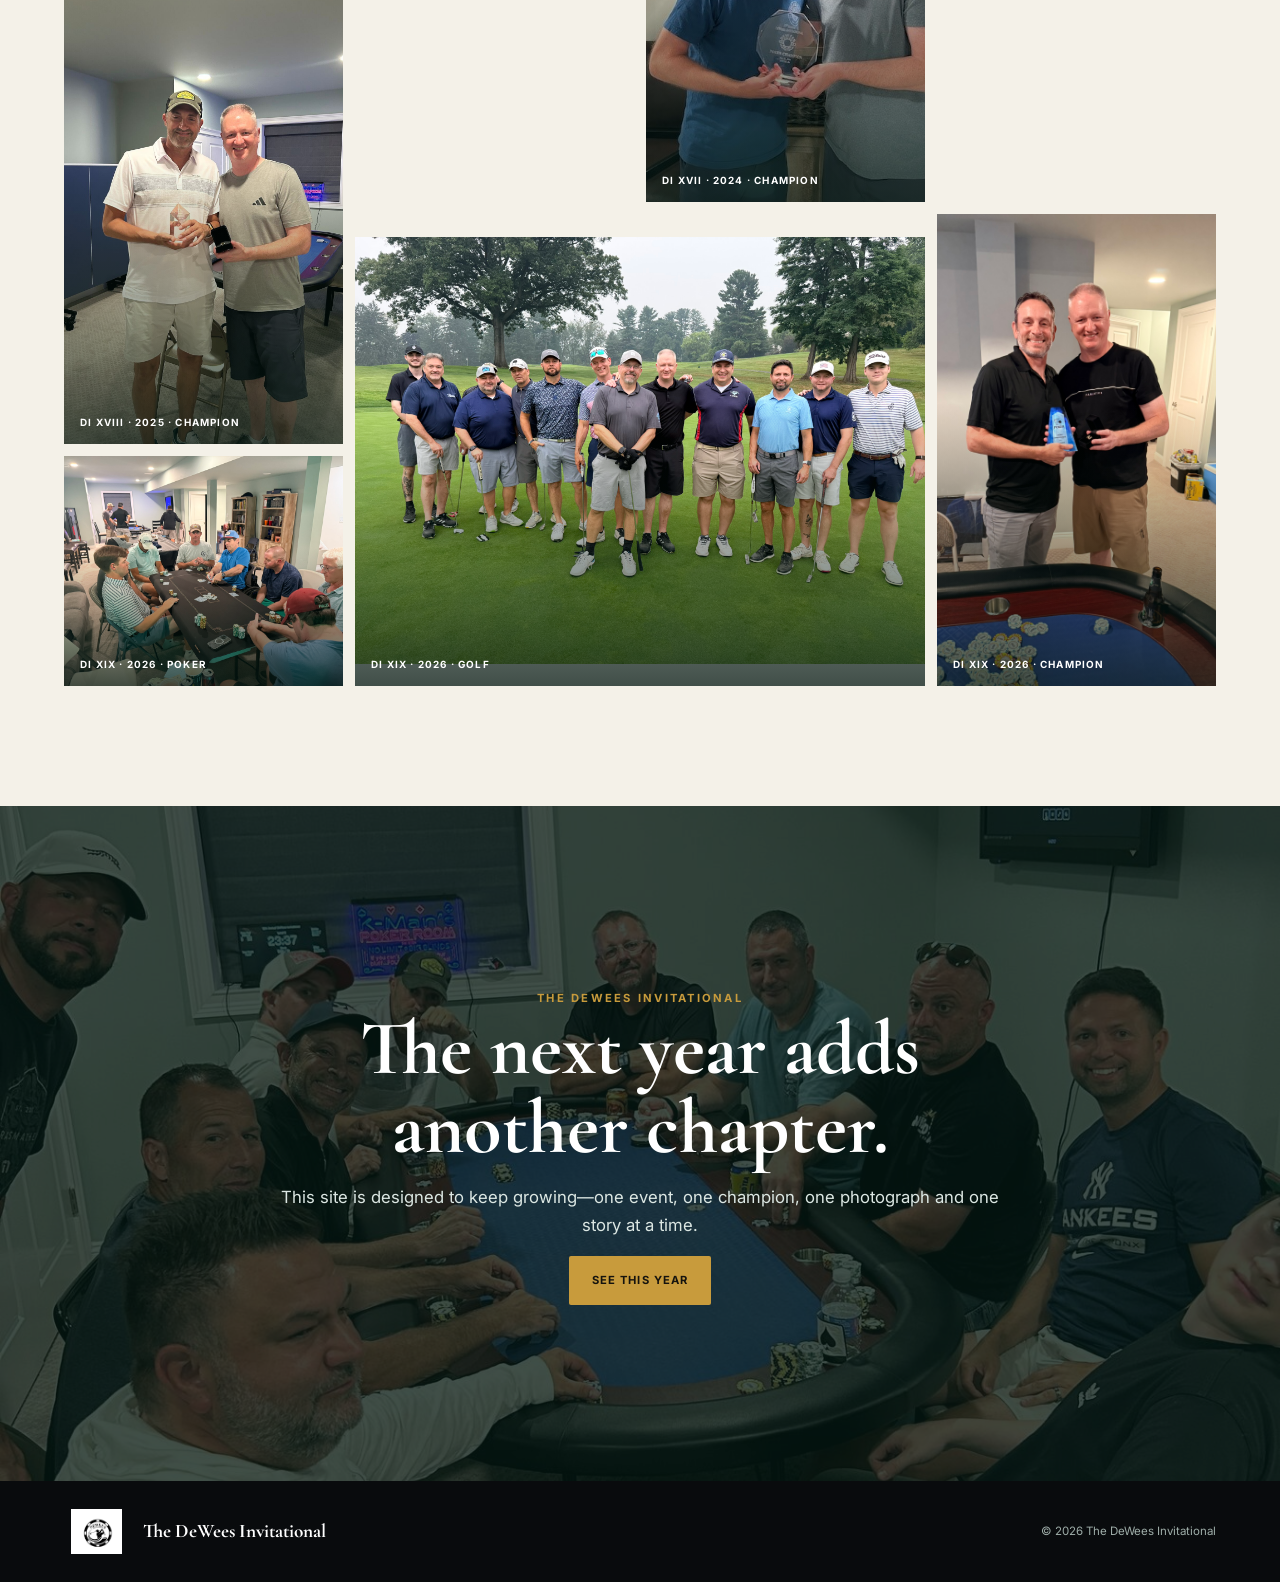
==== commit bc70d10a: "Add files via upload" ====
--- a/index.html
+++ b/index.html
@@ -46,6 +46,10 @@
         <a href="#gallery">Gallery</a>
         <a href="#traditions">Traditions</a>
       </nav>
+      <button class="memory-header-button" type="button" data-open="memory-modal" aria-label="Share a Memory">
+        <span class="memory-header-icon" aria-hidden="true">•••</span>
+        <span class="memory-header-copy"><strong>Share a Memory</strong><small>We want to hear yours!</small></span>
+      </button>
     </div>
   </header>
 
@@ -240,20 +244,6 @@
       </div>
     </section>
 
-
-    <section class="memories-section section dark-section" id="memories">
-      <div class="memories-shell reveal">
-        <div class="memories-heading">
-          <span class="eyebrow gold-text">From the guys who were there</span>
-          <h2>Memories From the Invitational</h2>
-          <p>Stories, moments and comments from the people who helped make the Invitational what it is.</p>
-          <button class="button gold" type="button" data-open="memory-modal">Share a Memory</button>
-        </div>
-        <div class="memory-list" id="memory-list" aria-live="polite">
-          <p class="memory-empty">Approved memories will appear here.</p>
-        </div>
-      </div>
-    </section>
 
     <section class="closing">
       <img src="assets/years/2025/di-18-group-shot-copy-copy.jpg" alt="">
--- a/styles.css
+++ b/styles.css
@@ -660,3 +660,27 @@
 .memory-form-status.success{color:#2d654c;font-weight:600}
 .memory-form .button:disabled{opacity:.55;cursor:wait;transform:none;box-shadow:none}
 @media(max-width:820px){.memory-list{grid-template-columns:1fr}.memory-form{grid-template-columns:1fr}.memory-form-wide{grid-column:1}.memory-card{min-height:0}}
+
+
+/* ===== Locked change only · Share a Memory header button ===== */
+.memory-header-button{
+  margin-left:auto;display:inline-flex;align-items:center;gap:8px;flex:0 0 auto;
+  border:1px solid #d6ab4b;background:#c89b3c;color:#0c1420;
+  padding:6px 10px 6px 7px;min-height:34px;cursor:pointer;
+  box-shadow:0 0 12px rgba(200,155,60,.22);font-family:Inter,Arial,sans-serif;
+}
+.memory-header-button:hover{background:#d2aa50}
+.memory-header-icon{
+  display:grid;place-items:center;width:23px;height:23px;border:1px solid rgba(12,20,32,.55);
+  border-radius:50%;font-size:.54rem;letter-spacing:.04em;line-height:1;font-weight:900;
+}
+.memory-header-copy{display:flex;flex-direction:column;align-items:flex-start;line-height:1}
+.memory-header-copy strong{font-size:.58rem;text-transform:uppercase;letter-spacing:.12em;white-space:nowrap}
+.memory-header-copy small{margin-top:3px;font-size:.42rem;text-transform:uppercase;letter-spacing:.09em;font-weight:700;white-space:nowrap}
+@media(max-width:900px){
+  .memory-header-button{margin-left:auto;padding:5px 8px 5px 6px;gap:6px;min-height:32px}
+  .memory-header-icon{width:21px;height:21px}
+  .memory-header-copy strong{font-size:.54rem}
+  .memory-header-copy small{font-size:.39rem}
+}
+@media(max-width:430px){.memory-header-copy small{display:none}}
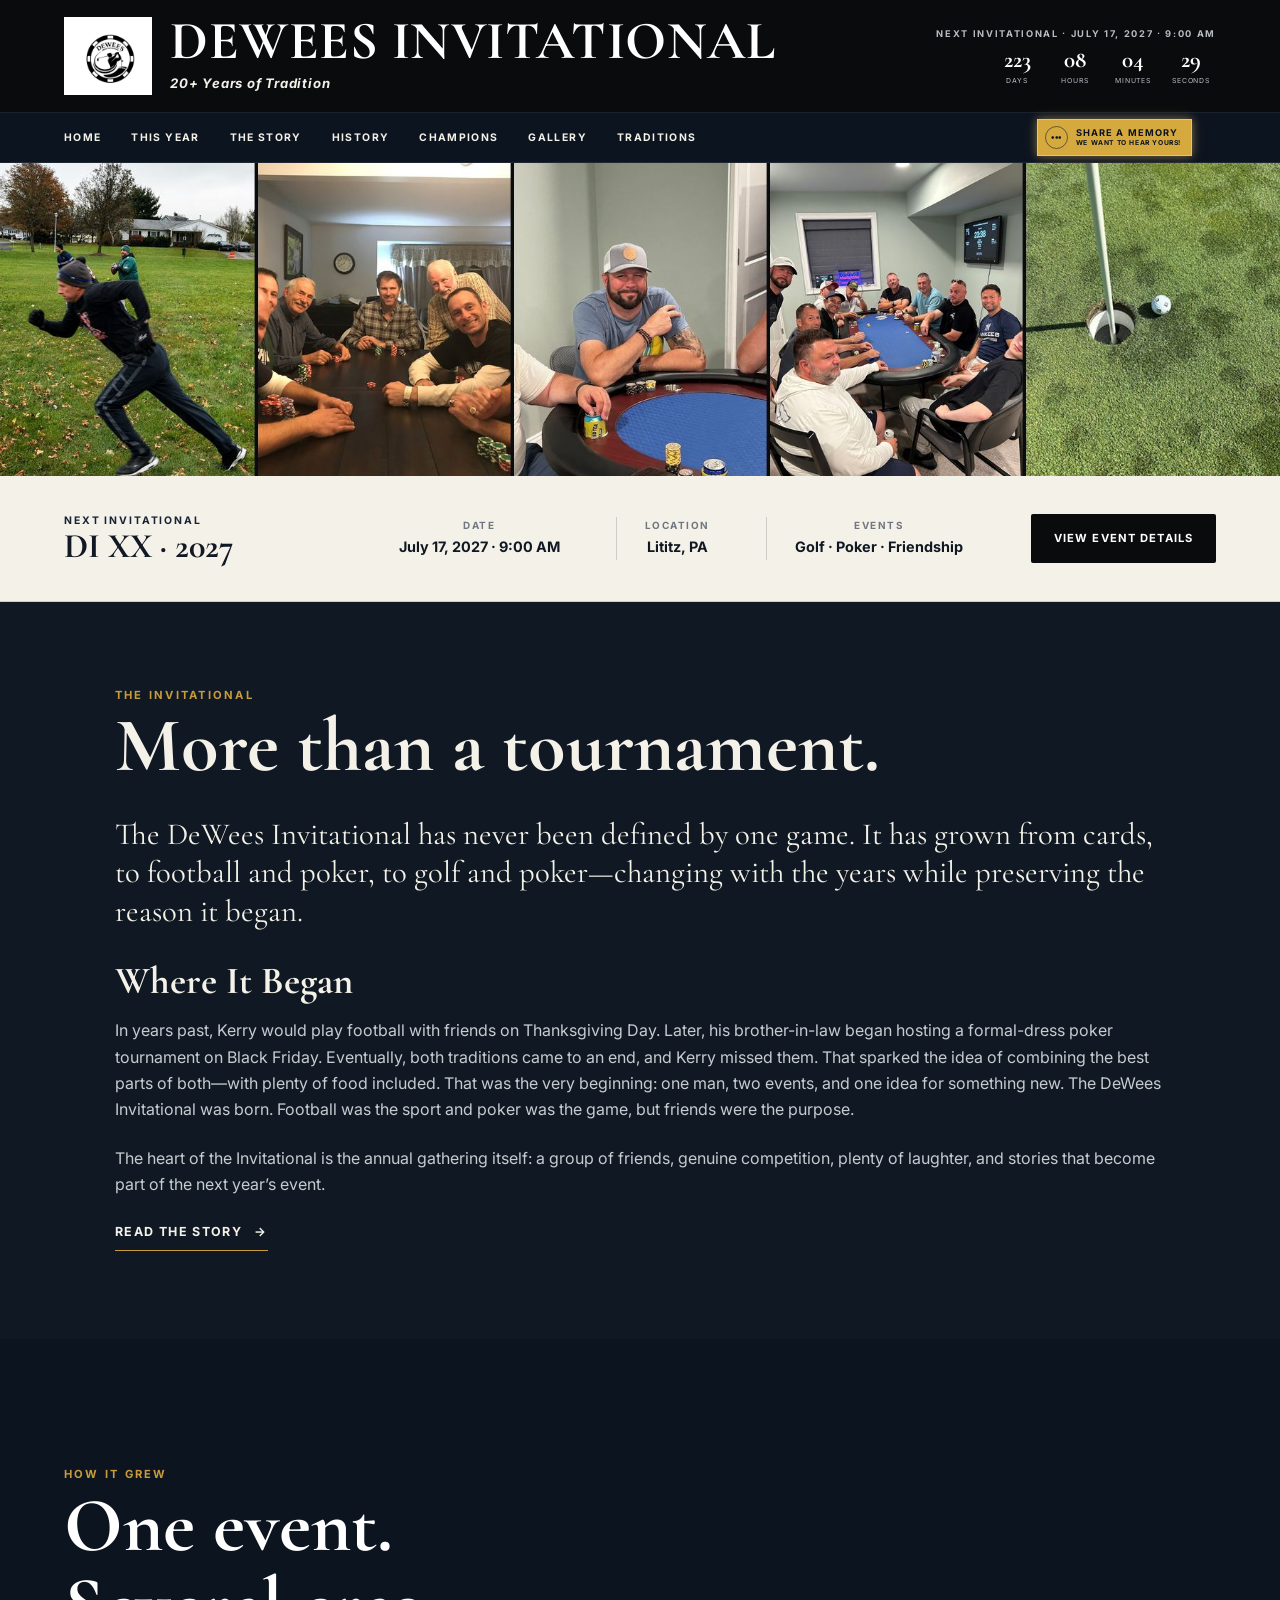
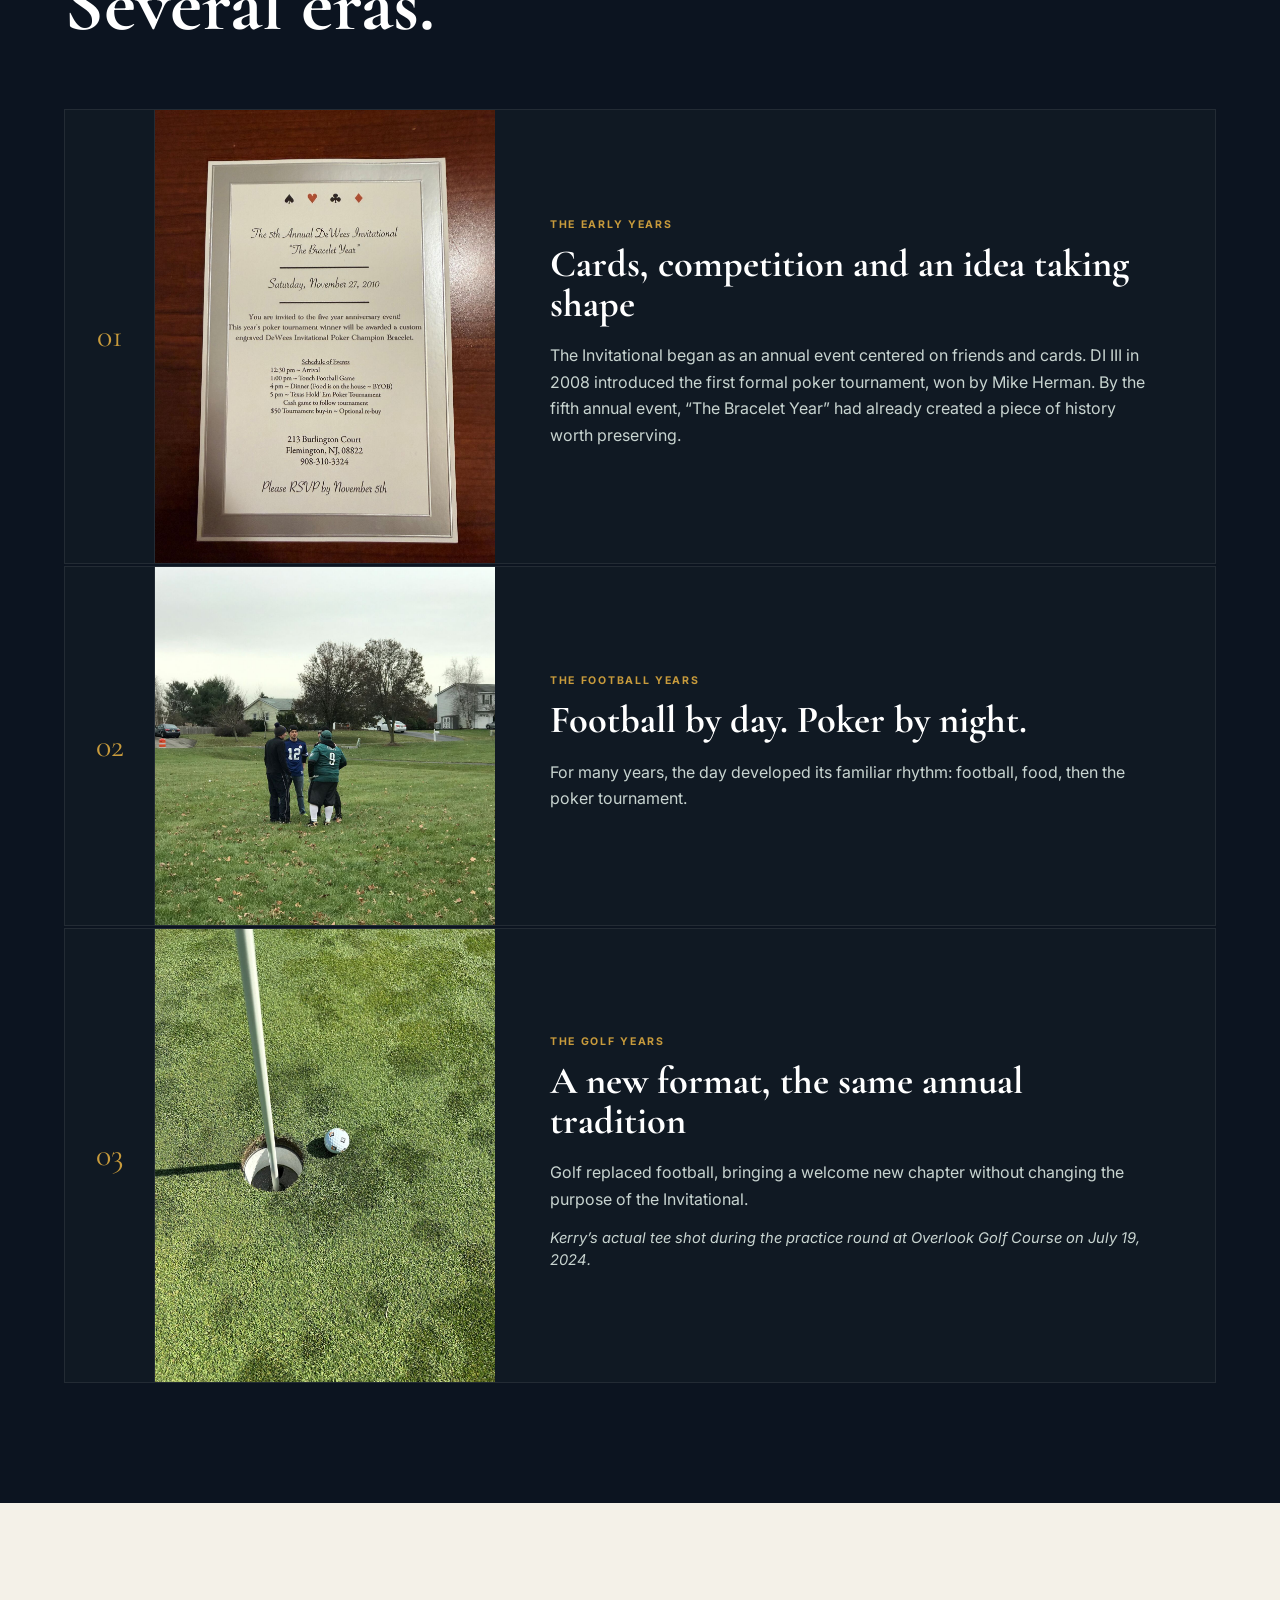
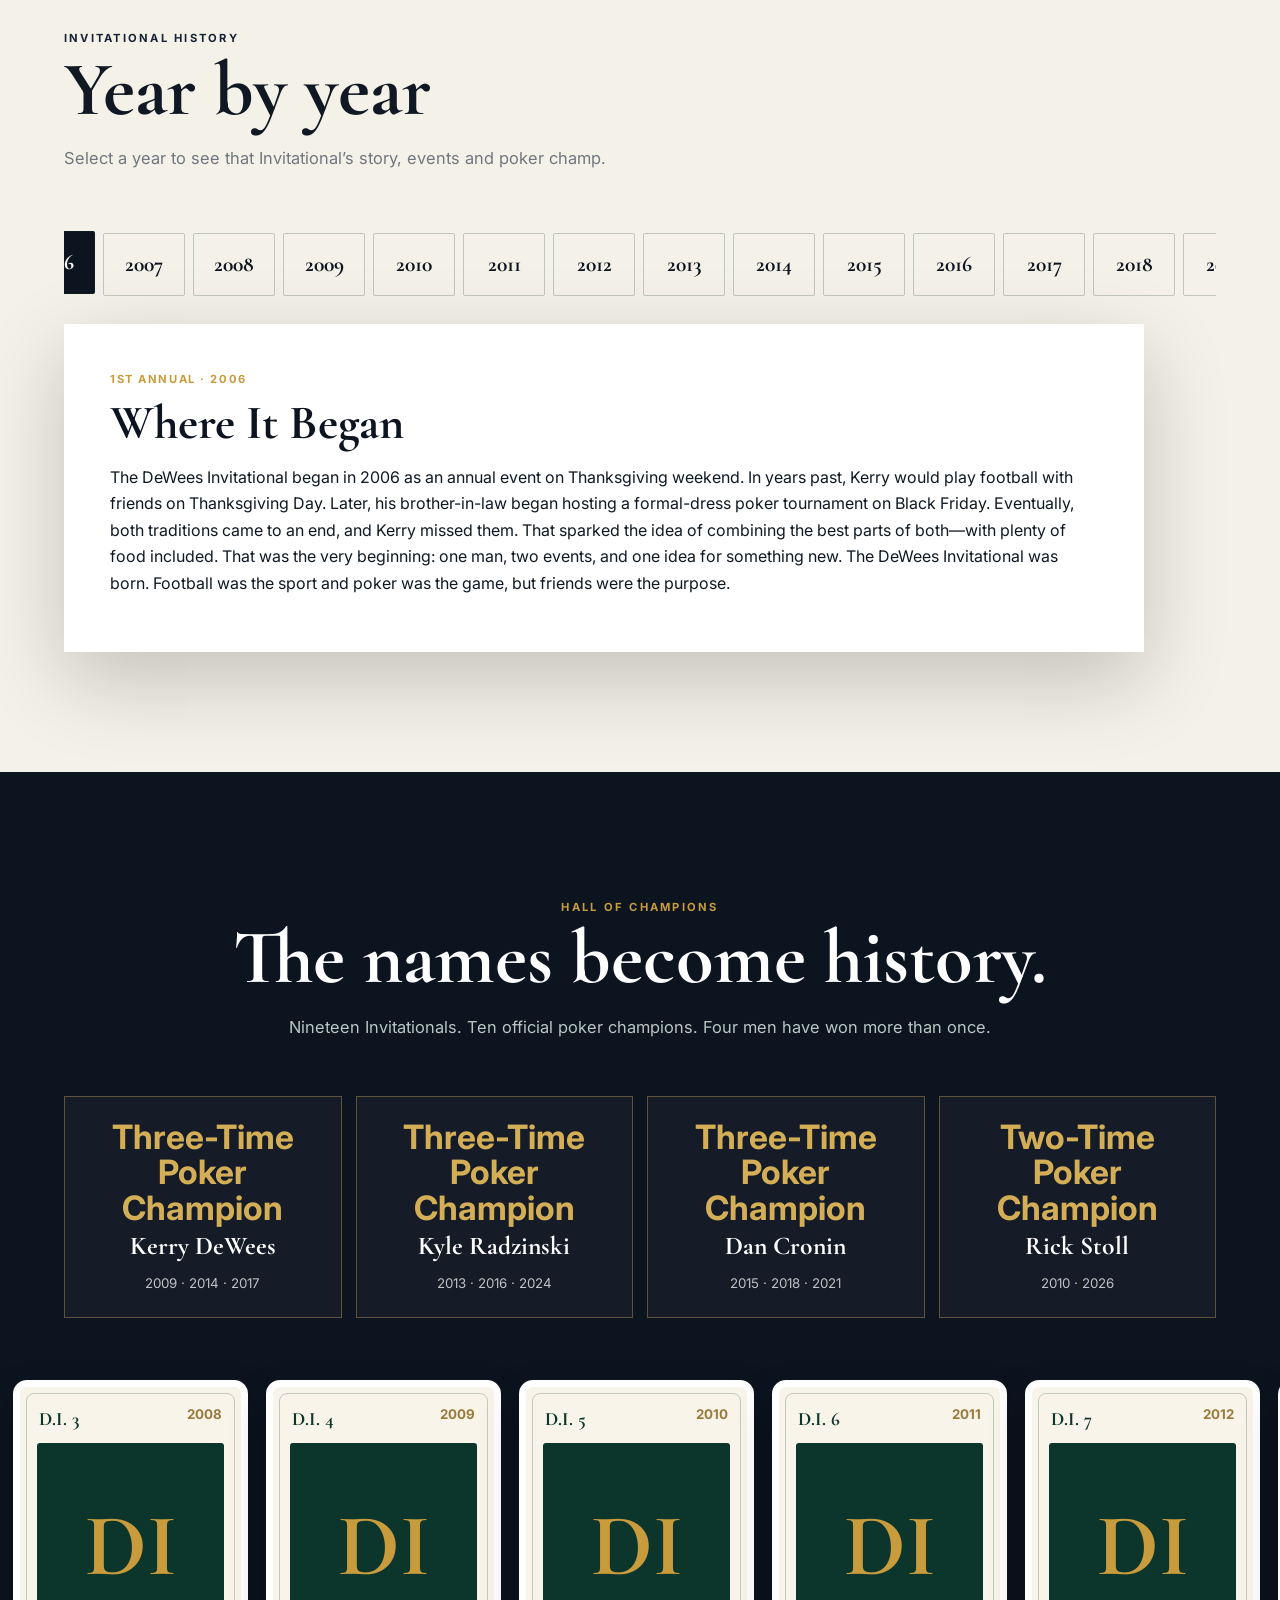
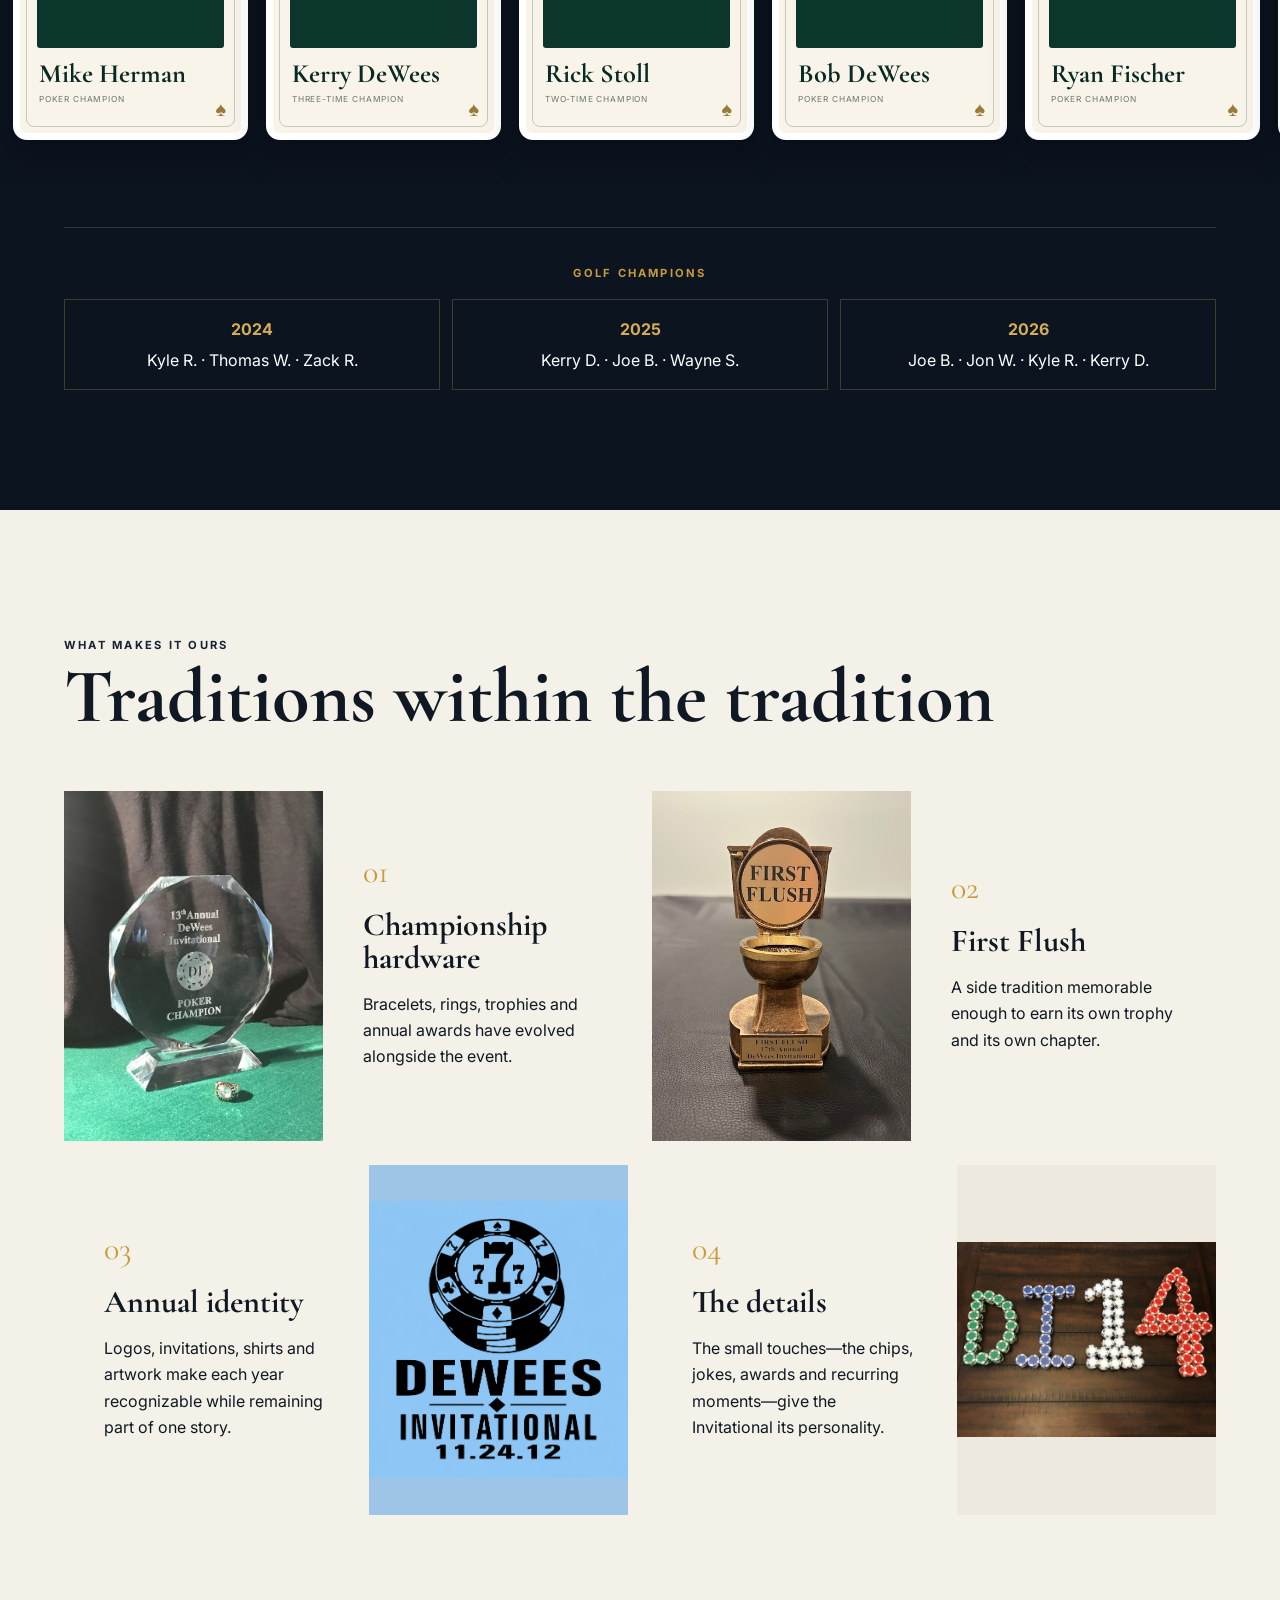
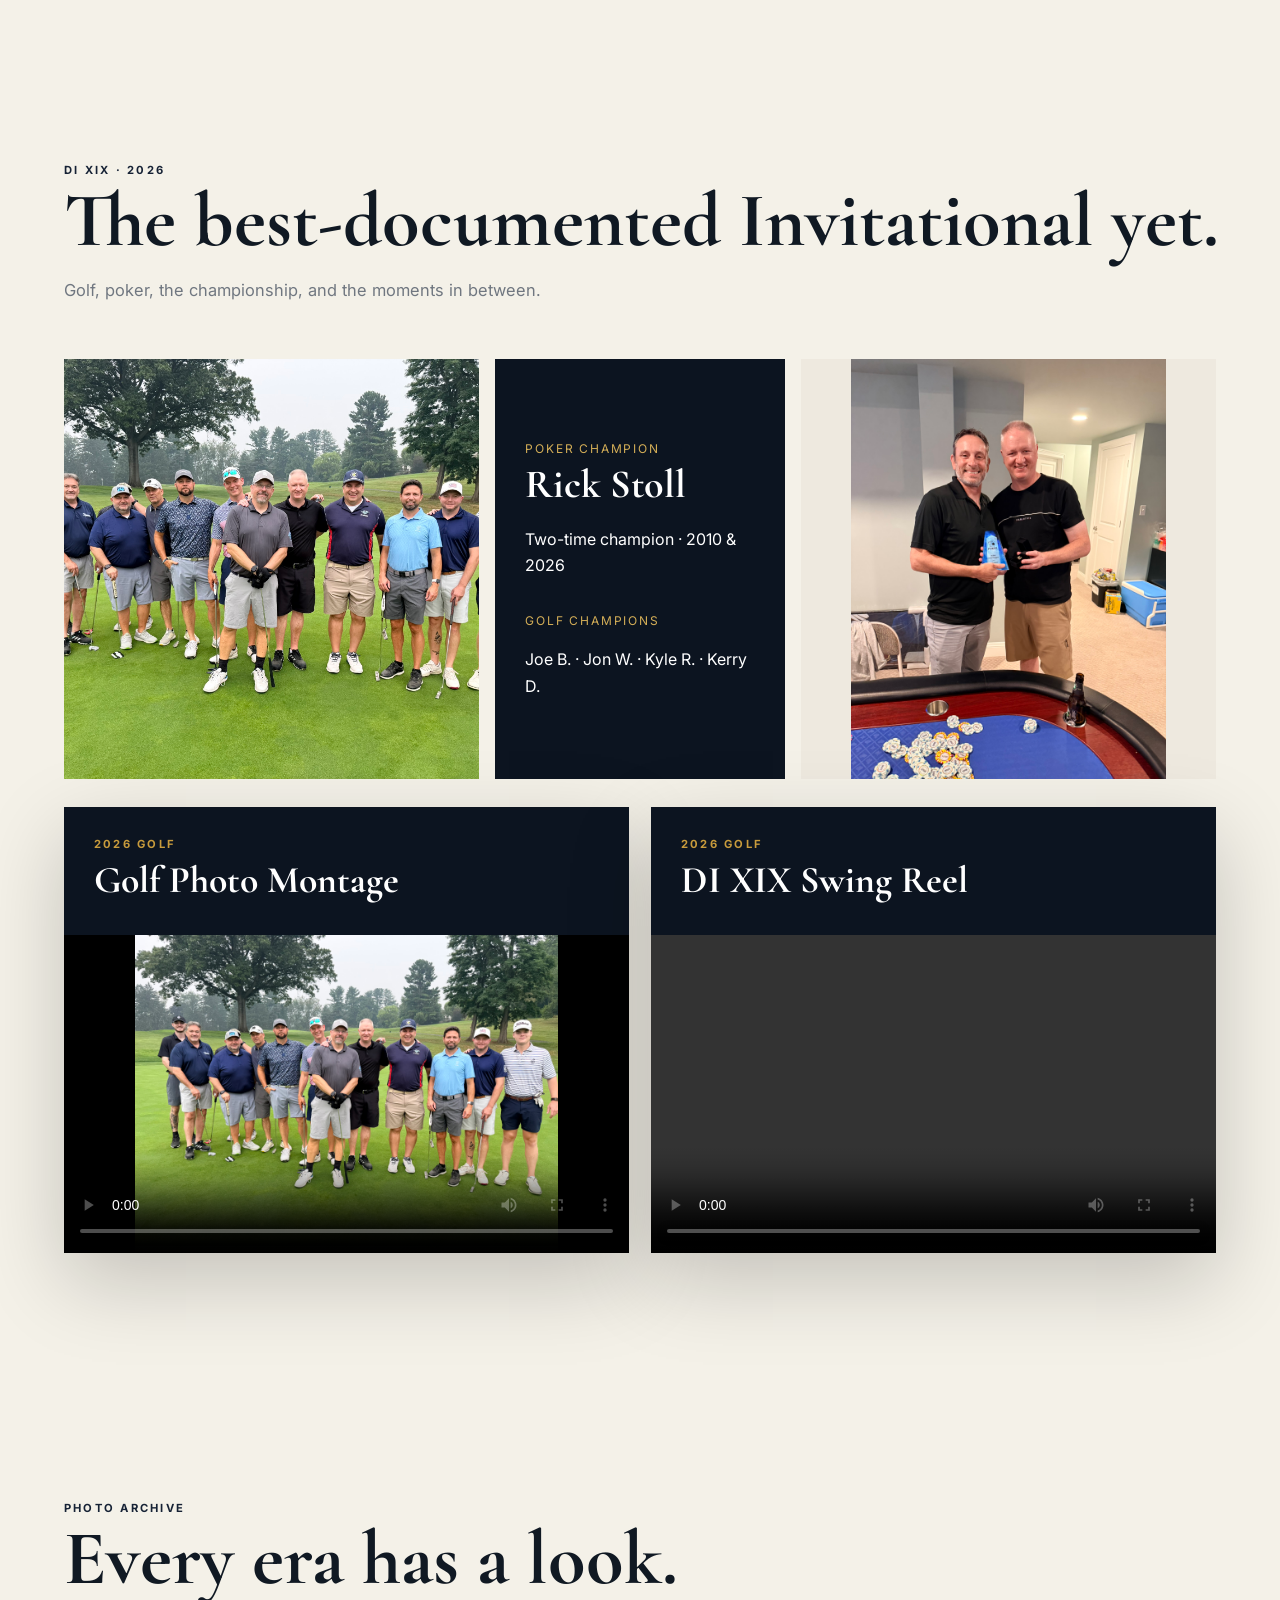
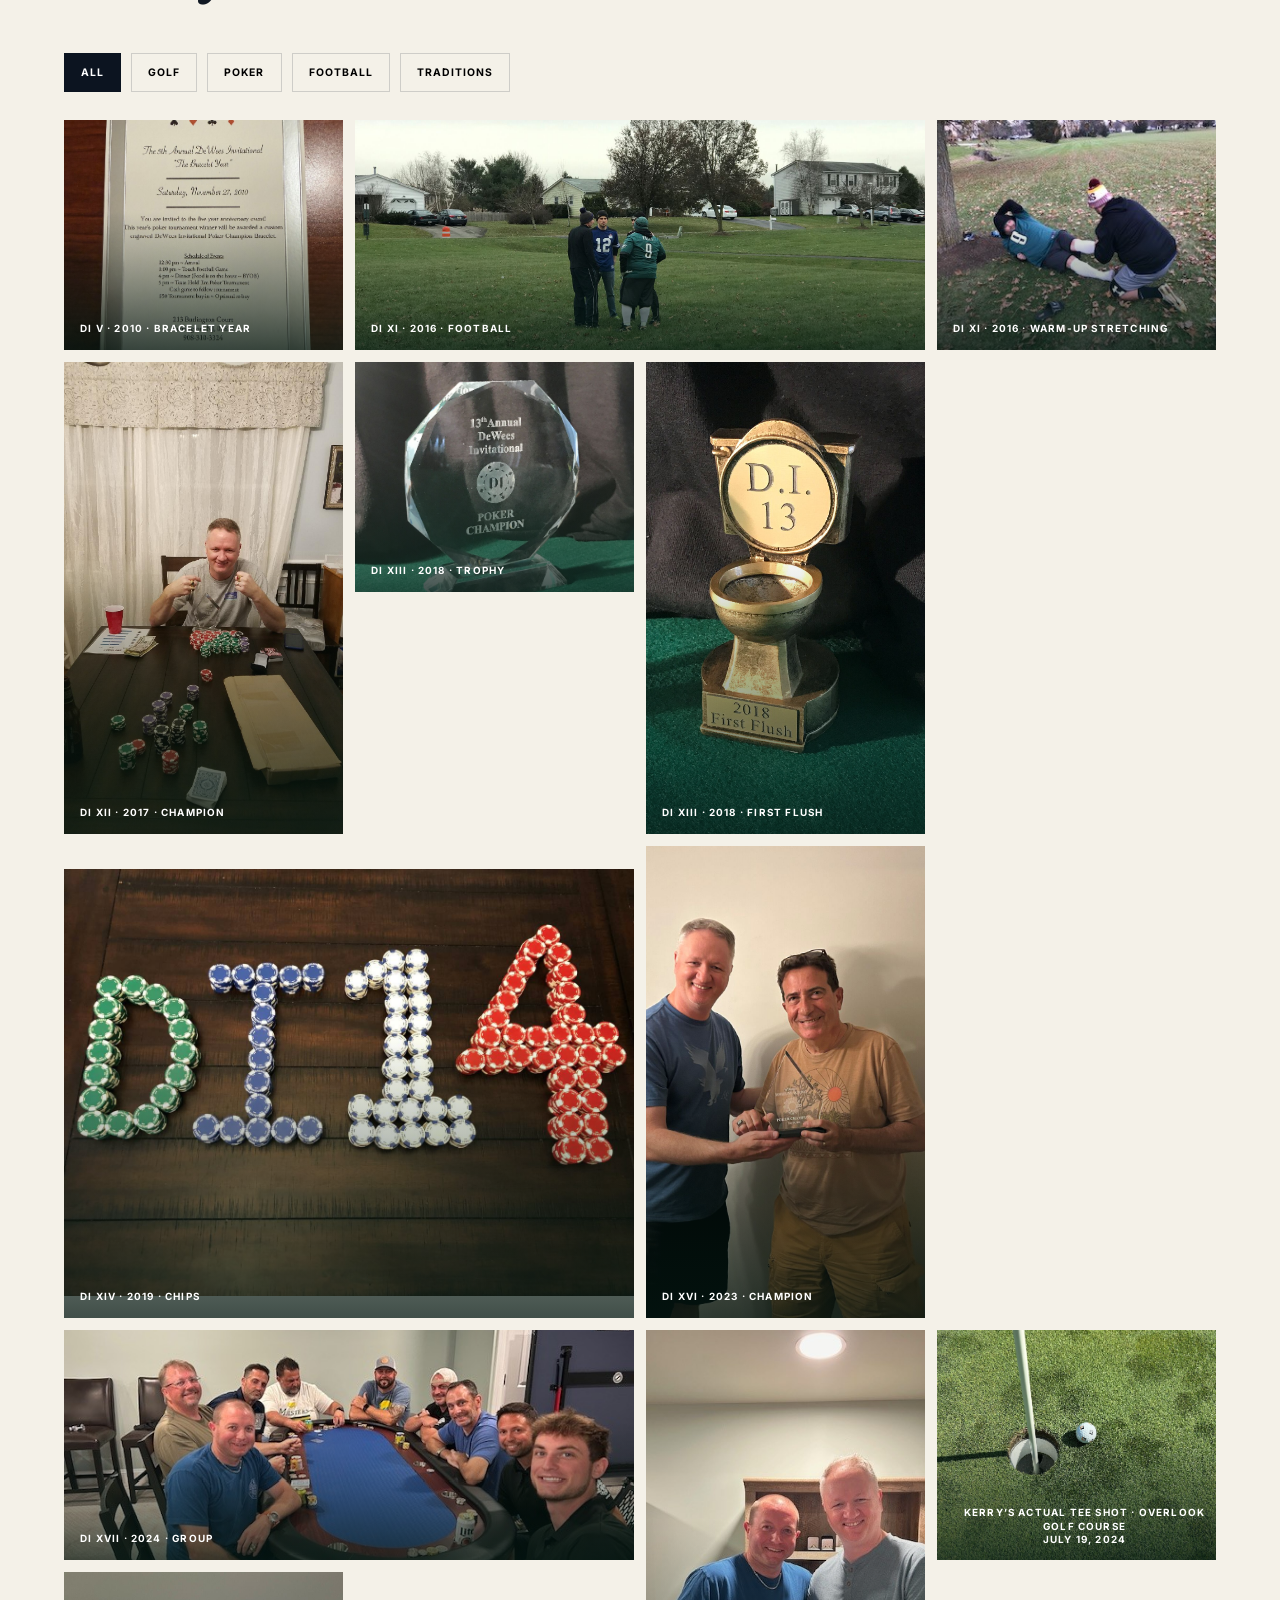
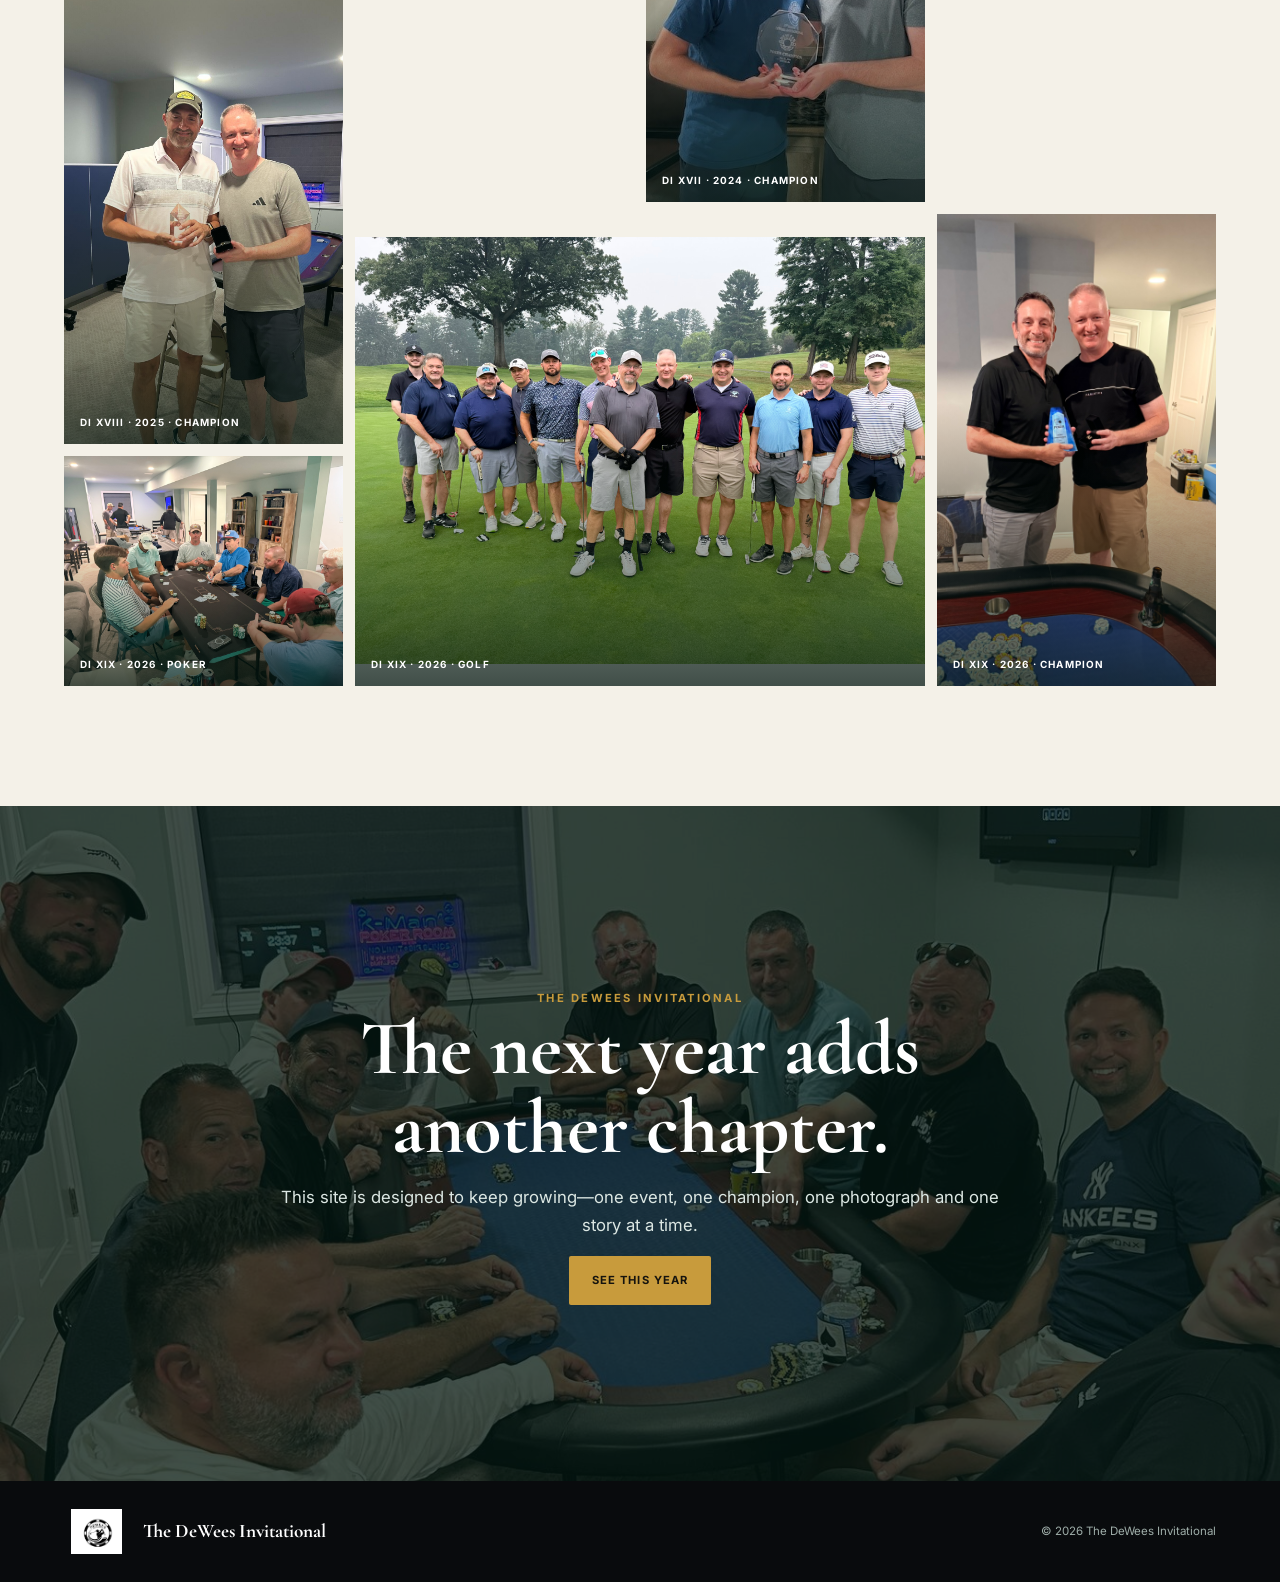
==== commit 1d03ac69: "Add files via upload" ====
--- a/index.html
+++ b/index.html
@@ -13,7 +13,7 @@
   <link rel="preconnect" href="https://fonts.googleapis.com">
   <link rel="preconnect" href="https://fonts.gstatic.com" crossorigin>
   <link href="https://fonts.googleapis.com/css2?family=Cormorant+Garamond:wght@600;700&family=Inter:wght@400;500;600;700&display=swap" rel="stylesheet">
-  <link rel="stylesheet" href="styles.css?v=round10">
+  <link rel="stylesheet" href="styles.css?v=round12">
 </head>
 <body>
   <div class="page-loader" aria-hidden="true">
--- a/styles.css
+++ b/styles.css
@@ -684,3 +684,17 @@
   .memory-header-copy small{font-size:.39rem}
 }
 @media(max-width:430px){.memory-header-copy small{display:none}}
+
+/* Round 12 locked changes only: memory button position/glow + DI XIV full-image display */
+.memory-header-button{
+  margin-left:auto;
+  margin-right:24px;
+  background:#d6a93f;
+  border-color:#e6c56f;
+  box-shadow:0 0 8px rgba(230,197,111,.42),0 0 16px rgba(200,155,60,.22);
+}
+.memory-header-button:hover{
+  background:#dfb54f;
+  box-shadow:0 0 10px rgba(230,197,111,.52),0 0 20px rgba(200,155,60,.28);
+}
+@media(max-width:900px){.memory-header-button{margin-right:12px}}
